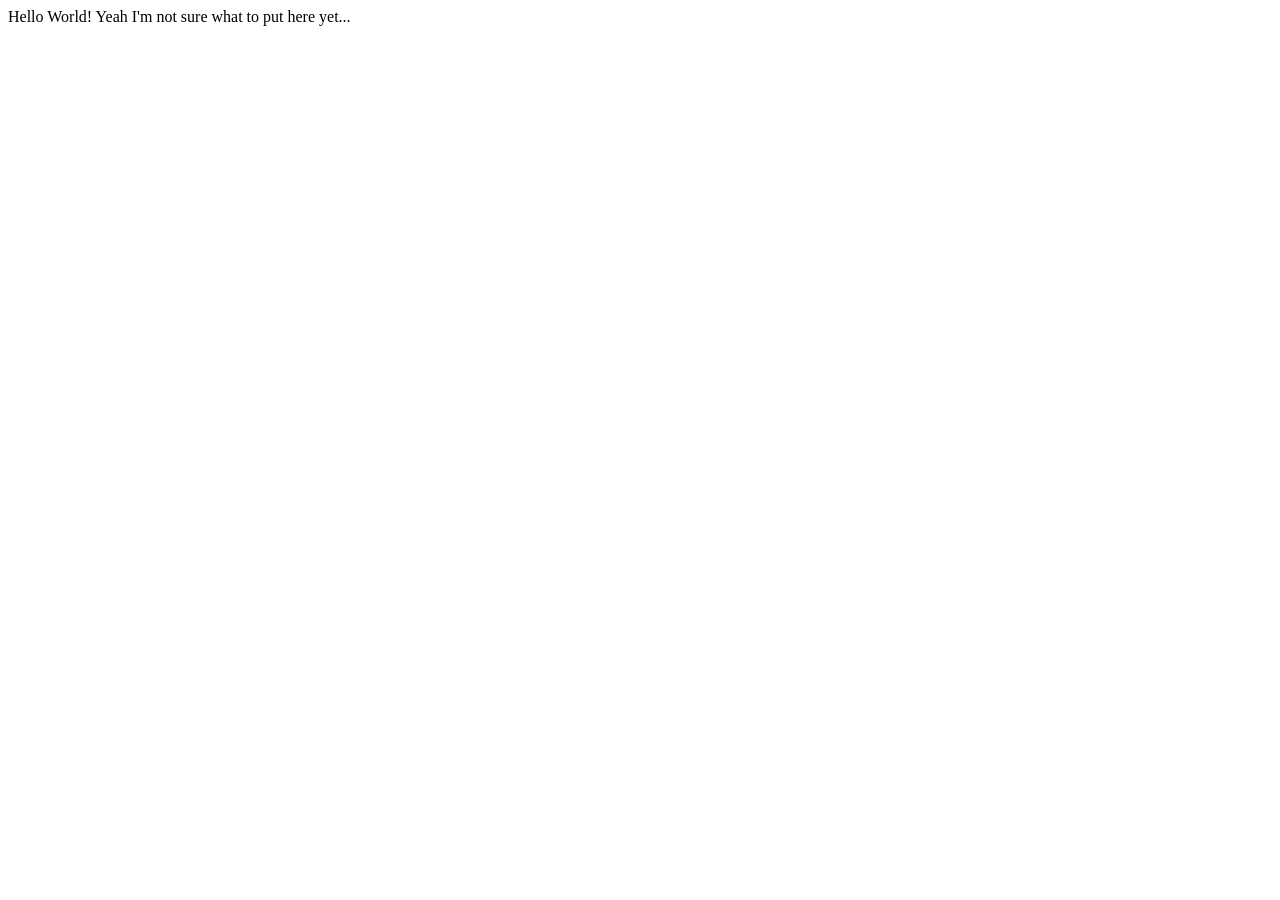
==== index.html @ 2ec55cf7 "Create index.html" ====
<!DOCTYPE html>
<html lang="en">
<head>
  <meta charset="utf-8">
  <meta name="viewport"
     content="width=device-width, initial-scale=1, user-scalable=yes">
 
  <title>Hello World!</title>
</head>
<body>
Hello World! Yeah I'm not sure what to put here yet...
 
</body>
</html>
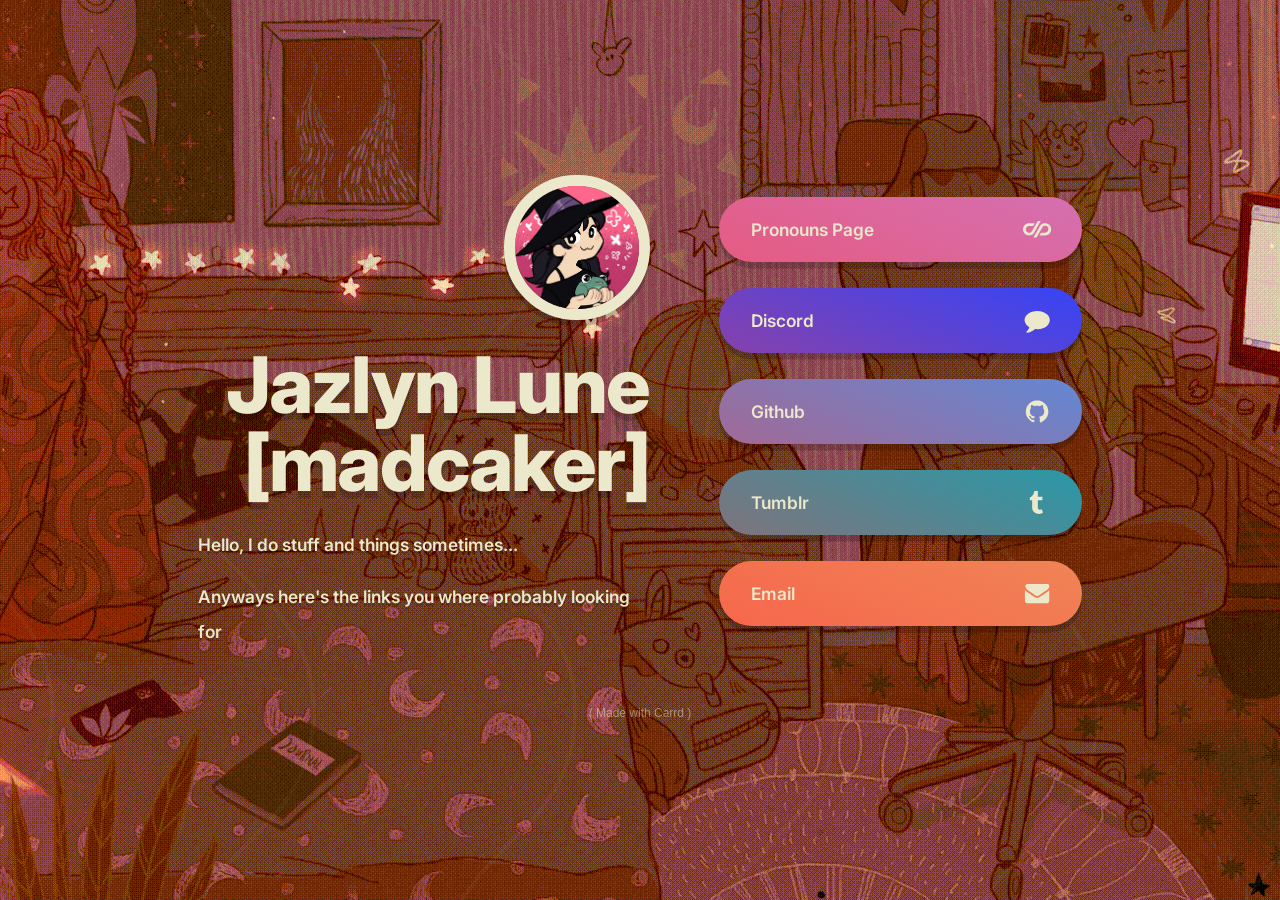
==== commit 2fa877c4: "Literally copied cardd website" ====
--- a/index.html
+++ b/index.html
@@ -1,14 +1,5 @@
-<!DOCTYPE html>
-<html lang="en">
-<head>
-  <meta charset="utf-8">
-  <meta name="viewport"
-     content="width=device-width, initial-scale=1, user-scalable=yes">
- 
-  <title>Hello World!</title>
-</head>
-<body>
-Hello World! Yeah I'm not sure what to put here yet...
- 
-</body>
+<!DOCTYPE HTML><html lang="en">
+<!-- Mirrored from madcaker.carrd.co/ by HTTrack Website Copier/3.x [XR&CO'2014], Fri, 03 Mar 2023 02:53:26 GMT -->
+<head><title>Jazlyn Lune</title><meta charset="utf-8" /><meta name="viewport" content="width=device-width,initial-scale=1" /><meta name="color-scheme" content="light only" /><meta name="description" content="Some bitch idk" /><meta property="og:site_name" content="Jazlyn Lune" /><meta property="og:title" content="Jazlyn Lune" /><meta property="og:type" content="website" /><meta property="og:description" content="Some bitch idk" /><meta property="og:image" content="assets/images/card76d2.jpg?v=fe4a9319" /><meta property="og:image:type" content="image/jpeg" /><meta property="og:image:width" content="1280" /><meta property="og:image:height" content="800" /><meta property="og:url" content="index.html" /><meta property="twitter:card" content="summary_large_image" /><link rel="canonical" href="index.html" /><link href="https://fonts.googleapis.com/css?display=swap&amp;family=Inter:800,800italic,600,600italic" rel="stylesheet" type="text/css" /><style>html,body,div,span,applet,object,iframe,h1,h2,h3,h4,h5,h6,p,blockquote,pre,a,abbr,acronym,address,big,cite,code,del,dfn,em,img,ins,kbd,q,s,samp,small,strike,strong,sub,sup,tt,var,b,u,i,center,dl,dt,dd,ol,ul,li,fieldset,form,label,legend,table,caption,tbody,tfoot,thead,tr,th,td,article,aside,canvas,details,embed,figure,figcaption,footer,header,hgroup,menu,nav,output,ruby,section,summary,time,mark,audio,video{margin:0;padding:0;border:0;font-size:100%;font:inherit;vertical-align:baseline;}article,aside,details,figcaption,figure,footer,header,hgroup,menu,nav,section{display:block;}body{line-height:1;}ol,ul{list-style:none;}blockquote,q{quotes:none;}blockquote:before,blockquote:after,q:before,q:after{content:'';content:none;}table{border-collapse:collapse;border-spacing:0;}body{-webkit-text-size-adjust:none}mark{background-color:transparent;color:inherit}input::-moz-focus-inner{border:0;padding:0}input[type="text"],input[type="email"],select,textarea{-moz-appearance:none;-webkit-appearance:none;-ms-appearance:none;appearance:none}*, *:before, *:after {box-sizing: border-box;}body {line-height: 1.0;min-height: var(--viewport-height);min-width: 320px;overflow-x: hidden;word-wrap: break-word;}body:before {content: '';display: block;background-attachment: scroll;height: var(--background-height);left: 0;pointer-events: none;position: fixed;top: 0;transform: scale(1);width: 100vw;z-index: 0;background-image: url('data:image/svg+xml;charset=utf8,%3Csvg%20xmlns%3D%22http%3A%2F%2Fwww.w3.org%2F2000%2Fsvg%22%20viewBox%3D%220%200%20512%20512%22%20width%3D%22512%22%20height%3D%22512%22%20preserveAspectRatio%3D%22none%22%3E%20%3Cstyle%3E%20path%20%7B%20fill%3A%20none%3B%20stroke-width%3A%204.01px%3B%20stroke%3A%20rgba(237,236,199,0.039)%3B%20vector-effect%3A%20non-scaling-stroke%3B%20%7D%20%3C%2Fstyle%3E%20%3Cpath%20d%3D%22M448%2C512c0-128-128-128-128-256S448%2C128%2C448%2C0%22%20%2F%3E%20%3Cpath%20d%3D%22M192%2C512c0-128-128-128-128-256S192%2C128%2C192%2C0%22%20%2F%3E%3C%2Fsvg%3E'), url('assets/images/bg76d2.gif?v=fe4a9319');background-size: 523px, auto;background-position: center, center;background-repeat: repeat, repeat;background-color: #FFFFFF;}body:after {background-color: #59404B;content: '';display: block;height: 100%;left: 0;opacity: 0;position: fixed;top: 0;transform: scale(1);transition: opacity 1s ease-in-out 0s, visibility 1s 0s;visibility: hidden;width: 100%;z-index: 1;}body.is-loading:after {opacity: 1;visibility: visible;}:root {--background-height: 100vh;--site-language-alignment: left;--site-language-direction: ltr;--site-language-flex-alignment: flex-start;--site-language-indent-left: 1;--site-language-indent-right: 0;--viewport-height: 100vh;}html {font-size: 18pt;}u {text-decoration: underline;}strong {color: inherit;font-weight: bolder;}em {font-style: italic;}code {background-color: rgba(144,144,144,0.25);border-radius: 0.25em;font-family: 'Lucida Console', 'Courier New', monospace;font-size: 0.9em;font-weight: normal;letter-spacing: 0;margin: 0 0.25em;padding: 0.25em 0.5em;text-indent: 0;}mark {background-color: rgba(144,144,144,0.25);}s {text-decoration: line-through;}sub {font-size: smaller;vertical-align: sub;}sup {font-size: smaller;vertical-align: super;}a {color: inherit;text-decoration: underline;transition: color 0.25s ease;}#wrapper {-webkit-overflow-scrolling: touch;align-items: center;display: flex;flex-direction: column;justify-content: center;min-height: var(--viewport-height);overflow: hidden;position: relative;z-index: 2;}#main {--alignment: center;--flex-alignment: center;--indent-left: 1;--indent-right: 1;--border-radius-tl: 0;--border-radius-tr: 0;--border-radius-br: 0;--border-radius-bl: 0;align-items: center;display: flex;flex-grow: 0;flex-shrink: 0;justify-content: center;max-width: 100%;position: relative;text-align: var(--alignment);z-index: 1;transition: opacity 1s ease 0s,transform 1s ease 0s;}#main > .inner {--padding-horizontal: 3rem;--padding-vertical: 3rem;--spacing: 1.5rem;--width: 57rem;border-radius: var(--border-radius-tl) var(--border-radius-tr) var(--border-radius-br) var(--border-radius-bl);max-width: 100%;position: relative;width: var(--width);z-index: 1;padding: var(--padding-vertical) var(--padding-horizontal);}#main > .inner > * {margin-top: var(--spacing);margin-bottom: var(--spacing);}#main > .inner > :first-child {margin-top: 0 !important;}#main > .inner > :last-child {margin-bottom: 0 !important;}#main > .inner > .full {margin-left: calc(var(--padding-horizontal) * -1);max-width: calc(100% + calc(var(--padding-horizontal) * 2) + 0.4725px);width: calc(100% + calc(var(--padding-horizontal) * 2) + 0.4725px);}#main > .inner > .full:first-child {border-top-left-radius: inherit;border-top-right-radius: inherit;margin-top: calc(var(--padding-vertical) * -1) !important;}#main > .inner > .full:last-child {border-bottom-left-radius: inherit;border-bottom-right-radius: inherit;margin-bottom: calc(var(--padding-vertical) * -1) !important;}#main > .inner > .full.screen {border-radius: 0 !important;max-width: 100vw;position: relative;width: 100vw;left: 50%;margin-left: -50vw;right: auto;}body.is-loading #main {opacity: 0;transform: scale(0.97);}body.is-instant #main, body.is-instant #main > .inner > *,body.is-instant #main > .inner > section > * {transition: none !important;}body.is-instant:after {display: none !important;transition: none !important;}.image {display: block;line-height: 0;max-width: 100%;position: relative;}.image .frame {-webkit-backface-visibility: hidden;-webkit-transform: translate3d(0, 0, 0);display: inline-block;max-width: 100%;overflow: hidden;vertical-align: top;width: 100%;}.image .frame img {border-radius: 0 !important;max-width: 100%;vertical-align: top;width: inherit;}.image.full .frame {display: block;}.image.full:first-child .frame {border-top-left-radius: inherit;border-top-right-radius: inherit;}.image.full:last-child .frame {border-bottom-left-radius: inherit;border-bottom-right-radius: inherit;}#image01 .frame {width: 8.375rem;border-radius: 100%;border-color: #EBE8CC;border-style: solid;border-width: 11px;box-shadow: 0rem 0.375rem 0rem 0rem rgba(0,0,0,0.188);transition: none;}#image01 .frame img {transition: none;}h1, h2, h3, p {direction: var(--site-language-direction);position: relative;}h1 span.p, h2 span.p, h3 span.p, p span.p {display: block;position: relative;}h1 span[style], h2 span[style], h3 span[style], p span[style], h1 strong, h2 strong, h3 strong, p strong, h1 a, h2 a, h3 a, p a, h1 code, h2 code, h3 code, p code, h1 mark, h2 mark, h3 mark, p mark {-webkit-text-fill-color: currentcolor;}#text01 {color: #EBE8CC;font-family: 'Inter', sans-serif;letter-spacing: -0.1rem;width: 100%;font-size: 4.5em;line-height: 1;font-weight: 800;text-shadow: 0rem 0.375rem 0rem rgba(0,0,0,0.188);}#text01 a {text-decoration: underline;}#text01 a:hover {text-decoration: none;}#text01 span.p:nth-child(n + 2) {margin-top: 1rem;}#text02 {text-align: left;color: #EBE8CC;font-family: 'Inter', sans-serif;font-size: 1em;line-height: 2;font-weight: 600;text-shadow: 0rem 0.188rem 0rem rgba(0,0,0,0.188);}#text02 a {color: #FFA078;text-decoration: underline;}#text02 a:hover {text-decoration: none;}#text02 span.p:nth-child(n + 2) {margin-top: 1rem;}.buttons {cursor: default;display: flex;justify-content: var(--flex-alignment);letter-spacing: 0;padding: 0;}.buttons li {max-width: 100%;}.buttons li a {align-items: center;justify-content: center;max-width: 100%;text-align: center;text-decoration: none;vertical-align: middle;white-space: nowrap;}#buttons01 {gap: 1.5rem;flex-direction: column;flex-wrap: nowrap;}#buttons01 li a {display: inline-flex;width: 100vw;height: 3.75rem;line-height: 3.75rem;padding: 0 1.875rem;vertical-align: middle;font-family: 'Inter', sans-serif;font-size: 1em;font-weight: 600;border-radius: 2rem;box-shadow: 0rem 0.375rem 0rem 0rem rgba(0,0,0,0.188);flex-direction: row-reverse;justify-content: flex-end;transition: transform 0.25s ease, color 0.25s ease, background-color 0.25s ease, border-color 0.25s ease;}#buttons01 li a svg {display: block;fill: #EBE8CC;flex-grow: 0;flex-shrink: 0;height: 100%;min-width: 16px;width: 1.625em;margin-left: 0.5em;margin-right: calc(-0.125em + 0rem);transition: fill 0.25s ease;}#buttons01 li a .label {direction: var(--site-language-direction);overflow: hidden;text-overflow: ellipsis;flex-grow: 1;flex-shrink: 1;text-align: left;width: 100%;}#buttons01 .button {background-color: #F08456;color: #EBE8CC;background-image: linear-gradient(22deg, rgba(255,61,61,0.412) 0%, rgba(240,132,86,0.008) 100%);background-position: 0% 0%;background-repeat: repeat;background-size: cover;}#buttons01 li a:hover {transform: scale(1.025);}#buttons01 .n01 {background-color: #D470B2;}#buttons01 .n02 {background-color: #3444F7;}#buttons01 .n03 {background-color: #6188D4;}#buttons01 .n04 {background-color: #2799A8;}#buttons01 .n05 {background-color: #F08456;}.container {position: relative;}.container > .wrapper {vertical-align: top;position: relative;max-width: 100%;border-radius: inherit;}.container > .wrapper > .inner {vertical-align: top;position: relative;max-width: 100%;border-radius: inherit;text-align: var(--alignment);}#main .container.full:first-child > .wrapper {border-top-left-radius: inherit;border-top-right-radius: inherit;}#main .container.full:last-child > .wrapper {border-bottom-left-radius: inherit;border-bottom-right-radius: inherit;}#main .container.full:first-child > .wrapper > .inner {border-top-left-radius: inherit;border-top-right-radius: inherit;}#main .container.full:last-child > .wrapper > .inner {border-bottom-left-radius: inherit;border-bottom-right-radius: inherit;}#container01 {--alignment: right;--flex-alignment: flex-end;--indent-left: 0;--indent-right: 1;display: flex;width: 100%;align-items: center;justify-content: center;background-color: transparent;}#container01 > .wrapper > .inner {--gutters: 4rem;--padding-horizontal: 0rem;--padding-vertical: 0rem;padding: var(--padding-vertical) var(--padding-horizontal);}#container01 > .wrapper {max-width: var(--width);width: 100%;}#container01.default > .wrapper > .inner > * {margin-bottom: var(--spacing);margin-top: var(--spacing);}#container01.default > .wrapper > .inner > *:first-child {margin-top: 0 !important;}#container01.default > .wrapper > .inner > *:last-child {margin-bottom: 0 !important;}#container01.columns > .wrapper > .inner {flex-wrap: wrap;display: flex;align-items: center;}#container01.columns > .wrapper > .inner > * {flex-grow: 0;flex-shrink: 0;max-width: 100%;text-align: var(--alignment);padding: 0 0 0 var(--gutters);}#container01.columns > .wrapper > .inner > * > * {margin-bottom: var(--spacing);margin-top: var(--spacing);}#container01.columns > .wrapper > .inner > * > *:first-child {margin-top: 0 !important;}#container01.columns > .wrapper > .inner > * > *:last-child {margin-bottom: 0 !important;}#container01.columns > .wrapper > .inner > *:first-child {margin-left: calc(var(--gutters) * -1);}#container01.default > .wrapper > .inner > .full {margin-left: calc(var(--padding-horizontal) * -1);max-width: none !important;width: calc(100% + (var(--padding-horizontal) * 2) + 0.4725px);}#container01.default > .wrapper > .inner > .full:first-child {margin-top: calc(var(--padding-vertical) * -1) !important;border-top-left-radius: inherit;border-top-right-radius: inherit;}#container01.default > .wrapper > .inner > .full:last-child {margin-bottom: calc(var(--padding-vertical) * -1) !important;border-bottom-left-radius: inherit;border-bottom-right-radius: inherit;}#container01.columns > .wrapper > .inner > div > .full {margin-left: calc(var(--gutters) * -0.5);max-width: none !important;width: calc(100% + var(--gutters) + 0.4725px);}#container01.columns > .wrapper > .inner > div:first-child > .full {margin-left: calc(var(--padding-horizontal) * -1);width: calc(100% + var(--padding-horizontal) + calc(var(--gutters) * 0.5) + 0.4725px);}#container01.columns > .wrapper > .inner > div:last-child > .full {width: calc(100% + var(--padding-horizontal) + calc(var(--gutters) * 0.5) + 0.4725px);}#container01.columns > .wrapper > .inner > div > .full:first-child {margin-top: calc(var(--padding-vertical) * -1) !important;}#container01.columns > .wrapper > .inner > div > .full:last-child {margin-bottom: calc(var(--padding-vertical) * -1) !important;}#container01.columns > .wrapper > .inner > .full {align-self: stretch;}#container01.columns > .wrapper > .inner > .full:first-child {border-bottom-left-radius: inherit;border-top-left-radius: inherit;}#container01.columns > .wrapper > .inner > .full:last-child {border-bottom-right-radius: inherit;border-top-right-radius: inherit;}#container01.columns > .wrapper > .inner > .full > .full:first-child:last-child {border-radius: inherit;height: calc(100% + (var(--padding-vertical) * 2));}#container01.columns > .wrapper > .inner > .full > .full:first-child:last-child > * {border-radius: inherit;height: 100%;position: absolute;width: 100%;}#container01 > .wrapper > .inner > :nth-child(1) {width: calc(55% + (var(--gutters) / 2));}#container01 > .wrapper > .inner > :nth-child(2) {width: calc(45% + (var(--gutters) / 2));}.icc-credits {display: block;opacity: 1 !important;position: relative;transition-delay: 0s !important;}.icc-credits span {border-radius: 24px;cursor: pointer;display: inline-block;font-family: Arial, sans-serif;font-size: 12px;letter-spacing: 0;line-height: 1;position: relative;text-decoration: none;width: auto;}.icc-credits span a {display: inline-block;padding: 0.5em 0.375em;position: relative;text-decoration: none;transition: color 0.25s ease, transform 0.25s ease;z-index: 1;}.icc-credits span a:before {content: '( ';opacity: 1;transition: opacity 0.25s ease;}.icc-credits span a:after {content: ' )';opacity: 1;transition: opacity 0.25s ease;}.icc-credits span::after {background-image: linear-gradient(30deg, #A464A1 15%, #3B5DAD 85%);border-radius: inherit;box-shadow: 0 0.25em 1.25em 0 rgba(0,0,0,0.25);content: '';display: block;height: calc(100% + 2px);left: -1px;opacity: 0;pointer-events: none;position: absolute;top: -1px;transition: opacity 0.25s ease, box-shadow 0.25s ease, transform 0.25s ease;width: calc(100% + 2px);}.icc-credits span:hover {text-transform: none !important;}.icc-credits span:hover a {color: #ffffff !important;transform: scale(1.1) translateY(-0.05rem);}.icc-credits span:hover a:before {opacity: 0;}.icc-credits span:hover a:after {opacity: 0;}.icc-credits span:hover::after {opacity: 1;transform: scale(1.1) translateY(-0.05rem);}#credits span {color: rgba(235,232,204,0.498);margin-top: 1.5rem !important;}@media (max-width: 1920px) {}@media (max-width: 1680px) {html {font-size: 13pt;}}@media (max-width: 1280px) {html {font-size: 13pt;}}@media (max-width: 1024px) {}@media (max-width: 980px) {html {font-size: 11pt;}}@media (max-width: 736px) {html {font-size: 12pt;}#main > .inner {--padding-horizontal: 2rem;--padding-vertical: 3rem;--spacing: 1.5rem;}#image01 .frame {width: 8.375rem;}#text01 {letter-spacing: -0.0875rem;width: 100%;font-size: 2.5em;line-height: 1.25;}#text02 {letter-spacing: 0rem;width: 100%;font-size: 1em;line-height: 2;}#buttons01 {gap: 1.5rem;}#buttons01 li a {letter-spacing: 0rem;font-size: 1em;}#buttons01 li a svg {width: 1.625em;}#container01 {--alignment: center;--flex-alignment: center;--indent-left: 1;--indent-right: 1;}#container01 > .wrapper > .inner {--gutters: 2rem;--padding-horizontal: 0rem;--padding-vertical: 0rem;}#container01.columns > .wrapper > .inner {flex-direction: column !important;flex-wrap: nowrap !important;}#container01.columns > .wrapper > .inner > span {height: 0;margin-top: calc(var(--gutters) * -1);pointer-events: none;visibility: hidden;}#container01.columns > .wrapper > .inner > *:first-child {margin-left: 0 !important;padding-top: 0 !important;}#container01.columns > .wrapper > .inner > * {padding: calc(var(--gutters) * 0.5) 0 !important;}#container01.columns > .wrapper > .inner > *:last-child {padding-bottom: 0 !important;}#container01.columns > .wrapper > .inner > div > .full {margin-left: calc(var(--padding-horizontal) * -1);width: calc(100% + (var(--padding-horizontal) * 2) + 0.4725px);}#container01.columns > .wrapper > .inner > div:first-of-type > .full {margin-left: calc(var(--padding-horizontal) * -1);width: calc(100% + (var(--padding-horizontal) * 2) + 0.4725px);}#container01.columns > .wrapper > .inner > div:last-of-type > .full {margin-left: calc(var(--padding-horizontal) * -1);width: calc(100% + (var(--padding-horizontal) * 2) + 0.4725px);}#container01.columns > .wrapper > .inner > div > .full:first-child {margin-top: calc(var(--gutters) * -0.5) !important;}#container01.columns > .wrapper > .inner > div > .full:last-child {margin-bottom: calc(var(--gutters) * -0.5) !important;}#container01.columns > .wrapper > .inner > div:first-of-type > .full:first-child {margin-top: calc(var(--padding-vertical) * -1) !important;}#container01.columns > .wrapper > .inner > div:last-of-type > .full:last-child {margin-bottom: calc(var(--padding-vertical) * -1) !important;}#container01.columns > .wrapper > .inner > div:first-of-type, #container01.columns > .wrapper > .inner > div:first-of-type > .full:first-child {border-top-left-radius: inherit;border-top-right-radius: inherit;}#container01.columns > .wrapper > .inner > div:last-of-type, #container01.columns > .wrapper > .inner > div:last-of-type > .full:last-child {border-bottom-left-radius: inherit;border-bottom-right-radius: inherit;}#container01.columns > .wrapper > .inner > div:first-of-type, #container01.columns > .wrapper > .inner > div:first-of-type > .full:last-child {border-bottom-left-radius: 0 !important;}#container01.columns > .wrapper > .inner > div:last-of-type, #container01.columns > .wrapper > .inner > div:last-of-type > .full:first-child {border-top-right-radius: 0 !important;}#container01.columns > .wrapper > .inner > .full > .full:first-child:last-child {height: auto;}#container01.columns > .wrapper > .inner > .full > .full:first-child:last-child > * {height: auto;position: relative;width: auto;}#container01 > .wrapper > .inner > :nth-child(1) {--alignment: center;--flex-alignment: center;--indent-left: 1;--indent-right: 1;min-height: 100% !important;width: 100% !important;}#container01 > .wrapper > .inner > :nth-child(2) {--alignment: center;--flex-alignment: center;--indent-left: 1;--indent-right: 1;min-height: 100% !important;width: 100% !important;}}@media (max-width: 480px) {#main > .inner {--spacing: 1.3125rem;}#buttons01 li a {max-width: 100%;width: 100%;}}@media (max-width: 360px) {#main > .inner {--padding-horizontal: 1.5rem;--padding-vertical: 2.25rem;--spacing: 1.125rem;}#text01 {font-size: 2.5em;}#text02 {font-size: 1em;}#buttons01 {gap: 1.125rem;}#container01 > .wrapper > .inner {--gutters: 2rem;--padding-horizontal: 0rem;--padding-vertical: 0rem;}}</style><noscript><style>body {overflow: auto !important;}body:after {display: none !important;}#main > .inner {opacity: 1.0 !important;}#main {opacity: 1.0 !important;transform: none !important;transition: none !important;filter: none !important;}</style></noscript></head><body class="is-loading"><svg xmlns="http://www.w3.org/2000/svg" version="1.1" xmlns:xlink="http://www.w3.org/1999/xlink" viewBox="0 0 40 40" display="none" width="0" height="0"><symbol id="icon-7b8b203a175397e05376f74d544a45d4" viewBox="0 0 40 40"><path d="M25,8.3C25.1,8.1,25,8,24.8,8l-3.4,0c-0.2,0-0.4,0.1-0.5,0.3l-8.4,14.2c-1.2,1.9-2.8,2.4-4.4,2.2C5.4,24.3,4,22.3,4,19.7 c0-2.6,2.2-4.8,4.8-4.8h5.3c0.2,0,0.4-0.1,0.5-0.3l1.9-3.3c0.1-0.2,0-0.3-0.2-0.3H8.8C3.9,11,0,14.9,0,19.7c0,2.3,0.9,4.8,2.6,6.5 c1.6,1.6,3.8,2.2,6.1,2.3c1.3,0,4.9,0,6.6-3C17.2,22.1,25,8.3,25,8.3L25,8.3z M37.4,13.3c-1.6-1.6-3.8-2.2-6.1-2.3 c-1.3,0-4.9,0-6.6,3C22.8,17.4,15,31.2,15,31.2c-0.1,0.2,0,0.3,0.2,0.3l3.4,0c0.2,0,0.4-0.1,0.5-0.3L27.5,17 c1.2-1.9,2.8-2.4,4.4-2.2c2.7,0.3,4.1,2.3,4.1,4.9c0,2.6-2.2,4.8-4.8,4.8h-5.3c-0.2,0-0.4,0.1-0.5,0.3l-1.9,3.3 c-0.1,0.2,0,0.3,0.2,0.3h7.6c4.8,0,8.8-3.9,8.8-8.8C40,17.4,39.1,14.9,37.4,13.3L37.4,13.3z"/></symbol><symbol id="icon-021973a1bb185878b41e1ef48ed6bbaa" viewBox="0 0 40 40"><path d="M35.7,13c-1.6-2-3.8-3.5-6.5-4.7c-2.8-1.1-5.8-1.7-9-1.7c-2.4,0-4.8,0.3-7,1C10.9,8.2,9,9.2,7.4,10.3 c-1.6,1.2-2.9,2.5-3.8,4.1c-1,1.6-1.4,3.3-1.4,5c0,2,0.6,3.9,1.8,5.7c1.2,1.8,2.9,3.2,5,4.4c-0.1,0.5-0.3,1-0.5,1.5 c-0.2,0.5-0.4,0.9-0.5,1.2c-0.2,0.3-0.4,0.7-0.7,1c-0.3,0.4-0.5,0.6-0.6,0.8c-0.1,0.2-0.4,0.4-0.7,0.8c-0.3,0.4-0.5,0.6-0.6,0.7 c0,0-0.1,0.1-0.2,0.2C5,35.8,5,35.8,5,35.8L4.8,36c-0.1,0.1-0.1,0.2-0.1,0.2c0,0,0,0.1,0,0.2c0,0.1,0,0.2,0,0.2v0 c0.1,0.2,0.2,0.4,0.4,0.6c0.2,0.1,0.4,0.2,0.6,0.2C6.6,37.3,7.3,37.2,8,37c3.5-0.9,6.6-2.5,9.2-4.9c1,0.1,2,0.2,2.9,0.2 c3.3,0,6.3-0.6,9-1.7c2.8-1.1,4.9-2.7,6.5-4.7c1.6-2,2.4-4.1,2.4-6.5C38.1,17.1,37.3,14.9,35.7,13z" /></symbol><symbol id="icon-8c4b37645de3c276d895d87df51ba614" viewBox="0 0 40 40"><path d="M36,20.3c0,3.5-1,6.6-3.1,9.4c-2,2.8-4.7,4.7-7.9,5.8c-0.4,0.1-0.6,0-0.8-0.1c-0.2-0.2-0.3-0.4-0.3-0.6v-4.4 c0-1.3-0.4-2.3-1.1-3c0.8-0.1,1.5-0.2,2.1-0.4c0.6-0.2,1.3-0.4,2-0.8c0.7-0.4,1.2-0.8,1.7-1.4c0.5-0.5,0.8-1.3,1.1-2.2 s0.4-2,0.4-3.1c0-1.7-0.5-3.1-1.6-4.3c0.5-1.3,0.5-2.7-0.2-4.2c-0.4-0.1-1,0-1.7,0.2c-0.7,0.3-1.4,0.6-1.9,0.9L24,12.5 c-1.3-0.4-2.6-0.5-4-0.5s-2.7,0.2-4,0.5c-0.2-0.2-0.5-0.3-0.9-0.6c-0.4-0.2-0.9-0.5-1.7-0.8c-0.8-0.3-1.4-0.4-1.8-0.3 c-0.6,1.6-0.7,3-0.1,4.2c-1.1,1.2-1.6,2.6-1.6,4.3c0,1.2,0.1,2.2,0.4,3.1s0.6,1.6,1.1,2.2s1,1,1.7,1.4c0.7,0.4,1.3,0.6,2,0.8 c0.6,0.2,1.3,0.3,2.1,0.4c-0.6,0.5-0.9,1.2-1,2.1c-0.3,0.1-0.6,0.2-0.9,0.3c-0.3,0.1-0.7,0.1-1.2,0.1c-0.5,0-0.9-0.1-1.4-0.4 c-0.5-0.3-0.8-0.7-1.2-1.3c-0.3-0.4-0.6-0.8-1-1.1c-0.4-0.3-0.8-0.4-1-0.5L9,26.5c-0.3,0-0.5,0-0.6,0.1c-0.1,0.1-0.1,0.1-0.1,0.2 c0,0.1,0.1,0.2,0.2,0.3c0.1,0.1,0.2,0.2,0.3,0.2l0.1,0.1c0.3,0.1,0.6,0.4,0.9,0.8s0.5,0.7,0.7,1.1l0.2,0.5c0.2,0.5,0.5,1,0.9,1.3 c0.4,0.3,0.9,0.5,1.4,0.6c0.5,0.1,1,0.1,1.4,0.1c0.5,0,0.9,0,1.2-0.1l0.5-0.1c0,0.5,0,1.1,0,1.9c0,0.7,0,1.1,0,1.1 c0,0.2-0.1,0.5-0.3,0.6c-0.2,0.2-0.5,0.2-0.8,0.1c-3.2-1.1-5.8-3-7.9-5.8S4,23.8,4,20.3c0-2.9,0.7-5.6,2.1-8S9.5,7.8,12,6.4 s5.1-2.1,8-2.1s5.6,0.7,8,2.1s4.4,3.4,5.8,5.8S36,17.4,36,20.3L36,20.3z"/></symbol><symbol id="icon-c1d8f15855a0b42b59eb995995e64fcd" viewBox="0 0 40 40"><path d="M26.8,29.7l1.6,4.6c-0.3,0.5-1,0.9-2.2,1.3s-2.3,0.6-3.4,0.6c-1.4,0-2.6-0.1-3.7-0.5s-2.1-0.8-2.8-1.4 c-0.7-0.6-1.3-1.3-1.9-2.1c-0.5-0.8-0.9-1.6-1.1-2.3c-0.2-0.8-0.3-1.5-0.3-2.3V16.9H9.7v-4.2c0.9-0.3,1.8-0.8,2.5-1.4 s1.3-1.1,1.8-1.8s0.8-1.3,1.1-2c0.3-0.7,0.5-1.4,0.7-1.9S16,4.6,16.1,4c0-0.1,0-0.1,0.1-0.2s0.1-0.1,0.1-0.1h4.8V12h6.5v4.9h-6.5V27 c0,0.4,0,0.8,0.1,1.1c0.1,0.3,0.2,0.7,0.4,1s0.5,0.6,1,0.8c0.4,0.2,1,0.3,1.6,0.3C25.2,30.2,26.1,30,26.8,29.7L26.8,29.7z"/></symbol><symbol id="icon-c3c8e1063e3b7f84f6b54712741de139" viewBox="0 0 40 40"><path d="M37.3,15.3v15.3c0,0.8-0.3,1.6-0.9,2.2c-0.6,0.6-1.4,0.9-2.2,0.9H5.8c-0.8,0-1.6-0.3-2.2-0.9s-0.9-1.4-0.9-2.2V15.3 c0.5,0.6,1.2,1.1,2,1.7c4.7,3.1,7.9,5.4,9.6,6.7c0.7,0.5,1.4,0.9,1.8,1.2c0.4,0.3,1,0.6,1.9,0.9c0.7,0.3,1.5,0.5,2.1,0.5l0,0 c0.6,0,1.4-0.2,2.1-0.5c0.7-0.3,1.4-0.6,1.9-0.9c0.4-0.3,1-0.7,1.8-1.2c2.2-1.6,5.4-3.8,9.6-6.7C36.1,16.5,36.7,15.9,37.3,15.3 L37.3,15.3z M37.3,9.6c0,1-0.3,2-0.9,2.9c-0.6,0.9-1.5,1.8-2.4,2.4c-4.9,3.3-7.9,5.4-9,6.2c-0.1,0.1-0.4,0.3-0.8,0.6 c-0.4,0.3-0.7,0.5-1,0.7c-0.3,0.2-0.6,0.4-1,0.6c-0.4,0.2-0.7,0.4-1.1,0.5c-0.4,0.1-0.6,0.2-0.9,0.2l0,0c-0.3,0-0.6-0.1-0.9-0.2 c-0.3-0.1-0.7-0.3-1.1-0.5c-0.4-0.2-0.7-0.4-1-0.6c-0.3-0.2-0.6-0.4-1-0.7c-0.4-0.3-0.7-0.5-0.8-0.6c-1.1-0.8-2.8-2-5.1-3.5 c-2.3-1.6-3.3-2.4-3.7-2.7c-0.8-0.5-1.6-1.2-2.3-2.2s-1-1.9-1-2.6c0-1,0.3-1.9,0.8-2.5c0.5-0.6,1.2-1,2.3-1h28.4 c0.8,0,1.6,0.3,2.2,0.9C37.1,8.1,37.3,8.8,37.3,9.6L37.3,9.6z"/></symbol></svg><div id="wrapper"><div id="main"><div class="inner"><div id="container01" class="container columns"><div class="wrapper"><div class="inner"><div><div id="image01" class="image"><span class="frame"><img src="assets/images/image0176d2.png?v=fe4a9319" alt="Picrew profile picture" /></span></div><h1 id="text01">Jazlyn Lune [madcaker]</h1><p id="text02"><span class="p">Hello, I do stuff and things sometimes...</span><span class="p">Anyways here&#039;s the links you where probably looking for</span></p></div><div><ul id="buttons01" class="buttons"><li><a href="https://pronouns.madcaker.dev/" class="button n01"><svg><use xlink:href="#icon-7b8b203a175397e05376f74d544a45d4"></use></svg><span class="label">Pronouns Page</span></a></li><li><a href="https://discordapp.com/users/500959414417752090" class="button n02"><svg><use xlink:href="#icon-021973a1bb185878b41e1ef48ed6bbaa"></use></svg><span class="label">Discord</span></a></li><li><a href="https://github.com/madcaker" class="button n03"><svg><use xlink:href="#icon-8c4b37645de3c276d895d87df51ba614"></use></svg><span class="label">Github</span></a></li><li><a href="https://www.tumblr.com/blog/madcaker" class="button n04"><svg><use xlink:href="#icon-c1d8f15855a0b42b59eb995995e64fcd"></use></svg><span class="label">Tumblr</span></a></li><li><a href="mailto:jazlyn@madcaker.dev" class="button n05"><svg><use xlink:href="#icon-c3c8e1063e3b7f84f6b54712741de139"></use></svg><span class="label">Email</span></a></li></ul></div></div></div></div><div id="credits" class="icc-credits"><span><a href="https://carrd.co/build?ref=auto">Made with Carrd</a></span></div></div></div></div><script data-cfasync="false" src="cdn-cgi/scripts/5c5dd728/cloudflare-static/email-decode.min.js"></script><script>(function() {var on = addEventListener,$ = function(q) { return document.querySelector(q) },$$ = function(q) { return document.querySelectorAll(q) },$body = document.body,$inner = $('.inner'),client = (function() {var o = {browser: 'other',browserVersion: 0,os: 'other',osVersion: 0,mobile: false,canUse: null,flags: {lsdUnits: false,},},ua = navigator.userAgent,a, i;a = [['firefox', /Firefox\/([0-9\.]+)/],['edge', /Edge\/([0-9\.]+)/],['safari', /Version\/([0-9\.]+).+Safari/],['chrome', /Chrome\/([0-9\.]+)/],['chrome', /CriOS\/([0-9\.]+)/],['ie', /Trident\/.+rv:([0-9]+)/]];for (i=0; i < a.length; i++) {if (ua.match(a[i][1])) {o.browser = a[i][0];o.browserVersion = parseFloat(RegExp.$1);break;}}a = [['ios', /([0-9_]+) like Mac OS X/, function(v) { return v.replace('_', '.').replace('_', ''); }],['ios', /CPU like Mac OS X/, function(v) { return 0 }],['ios', /iPad; CPU/, function(v) { return 0 }],['android', /Android ([0-9\.]+)/, null],['mac', /Macintosh.+Mac OS X ([0-9_]+)/, function(v) { return v.replace('_', '.').replace('_', ''); }],['windows', /Windows NT ([0-9\.]+)/, null],['undefined', /Undefined/, null],];for (i=0; i < a.length; i++) {if (ua.match(a[i][1])) {o.os = a[i][0];o.osVersion = parseFloat( a[i][2] ? (a[i][2])(RegExp.$1) : RegExp.$1 );break;}}if (o.os == 'mac'&& ('ontouchstart' in window)&& ((screen.width == 1024 && screen.height == 1366)|| (screen.width == 834 && screen.height == 1112)|| (screen.width == 810 && screen.height == 1080)|| (screen.width == 768 && screen.height == 1024)))o.os = 'ios';o.mobile = (o.os == 'android' || o.os == 'ios');var _canUse = document.createElement('div');o.canUse = function(property, value) {var style;style = _canUse.style;if (!(property in style))return false;if (typeof value !== 'undefined') {style[property] = value;if (style[property] == '')return false;}return true;};o.flags.lsdUnits = o.canUse('width', '100dvw');return o;}()),trigger = function(t) {dispatchEvent(new Event(t));},cssRules = function(selectorText) {var ss = document.styleSheets,a = [],f = function(s) {var r = s.cssRules,i;for (i=0; i < r.length; i++) {if (r[i] instanceof CSSMediaRule && matchMedia(r[i].conditionText).matches)(f)(r[i]); else if (r[i] instanceof CSSStyleRule && r[i].selectorText == selectorText)a.push(r[i]);}},x, i;for (i=0; i < ss.length; i++)f(ss[i]);return a;},thisHash = function() {var h = location.hash ? location.hash.substring(1) : null,a;if (!h)return null;if (h.match(/\?/)) {a = h.split('?');h = a[0];history.replaceState(undefined, undefined, '#' + h);window.location.search = a[1];}if (h.length > 0&& !h.match(/^[a-zA-Z]/))h = 'x' + h;if (typeof h == 'string')h = h.toLowerCase();return h;},scrollToElement = function(e, style, duration) {var y, cy, dy,start, easing, offset, f;if (!e)y = 0; else {offset = (e.dataset.scrollOffset ? parseInt(e.dataset.scrollOffset) : 0) * parseFloat(getComputedStyle(document.documentElement).fontSize);switch (e.dataset.scrollBehavior ? e.dataset.scrollBehavior : 'default') {case 'default':default:y = e.offsetTop + offset;break;case 'center':if (e.offsetHeight < window.innerHeight)y = e.offsetTop - ((window.innerHeight - e.offsetHeight) / 2) + offset; else y = e.offsetTop - offset;break;case 'previous':if (e.previousElementSibling)y = e.previousElementSibling.offsetTop + e.previousElementSibling.offsetHeight + offset; else y = e.offsetTop + offset;break;}}if (!style)style = 'smooth';if (!duration)duration = 750;if (style == 'instant') {window.scrollTo(0, y);return;}start = Date.now();cy = window.scrollY;dy = y - cy;switch (style) {case 'linear':easing = function (t) { return t };break;case 'smooth':easing = function (t) { return t<.5 ? 4*t*t*t : (t-1)*(2*t-2)*(2*t-2)+1 };break;}f = function() {var t = Date.now() - start;if (t >= duration)window.scroll(0, y); else {window.scroll(0, cy + (dy * easing(t / duration)));requestAnimationFrame(f);}};f();},scrollToTop = function() {scrollToElement(null);},loadElements = function(parent) {var a, e, x, i;a = parent.querySelectorAll('iframe[data-src]:not([data-src=""])');for (i=0; i < a.length; i++) {a[i].contentWindow.location.replace(a[i].dataset.src);a[i].dataset.initialSrc = a[i].dataset.src;a[i].dataset.src = '';}a = parent.querySelectorAll('video[autoplay]');for (i=0; i < a.length; i++) {if (a[i].paused)a[i].play();}e = parent.querySelector('[data-autofocus="1"]');x = e ? e.tagName : null;switch (x) {case 'FORM':e = e.querySelector('.field input, .field select, .field textarea');if (e)e.focus();break;default:break;}},unloadElements = function(parent) {var a, e, x, i;a = parent.querySelectorAll('iframe[data-src=""]');for (i=0; i < a.length; i++) {if (a[i].dataset.srcUnload === '0')continue;if ('initialSrc' in a[i].dataset)a[i].dataset.src = a[i].dataset.initialSrc; else a[i].dataset.src = a[i].src;a[i].contentWindow.location.replace('about:blank');}a = parent.querySelectorAll('video');for (i=0; i < a.length; i++) {if (!a[i].paused)a[i].pause();}e = $(':focus');if (e)e.blur();};window._scrollToTop = scrollToTop;var thisURL = function() {return window.location.href.replace(window.location.search, '').replace(/#$/, '');};var getVar = function(name) {var a = window.location.search.substring(1).split('&'),b, k;for (k in a) {b = a[k].split('=');if (b[0] == name)return b[1];}return null;};var errors = {handle: function(handler) {window.onerror = function(message, url, line, column, error) {(handler)(error.message);return true;};},unhandle: function() {window.onerror = null;}};on('load', function() {setTimeout(function() {$body.classList.remove('is-loading');$body.classList.add('is-playing');setTimeout(function() {$body.classList.remove('is-playing');$body.classList.add('is-ready');}, 1000);}, 100);});loadElements(document.body);var style, sheet, rule;style = document.createElement('style');style.appendChild(document.createTextNode(''));document.head.appendChild(style);sheet = style.sheet;if (client.mobile) {(function() {if (client.flags.lsdUnits) {document.documentElement.style.setProperty('--viewport-height', '100svh');document.documentElement.style.setProperty('--background-height', '100dvh');} else {var f = function() {document.documentElement.style.setProperty('--viewport-height', window.innerHeight + 'px');document.documentElement.style.setProperty('--background-height', (window.innerHeight + 250) + 'px');};on('load', f);on('orientationchange', function() {setTimeout(function() {(f)();}, 100);});}})();}if (client.os == 'android') {(function() {sheet.insertRule('body::after { }', 0);rule = sheet.cssRules[0];var f = function() {rule.style.cssText = 'height: ' + (Math.max(screen.width, screen.height)) + 'px';};on('load', f);on('orientationchange', f);on('touchmove', f);})();$body.classList.add('is-touch');} else if (client.os == 'ios') {if (client.osVersion <= 11)(function() {sheet.insertRule('body::after { }', 0);rule = sheet.cssRules[0];rule.style.cssText = '-webkit-transform: scale(1.0)';})();if (client.osVersion <= 11)(function() {sheet.insertRule('body.ios-focus-fix::before { }', 0);rule = sheet.cssRules[0];rule.style.cssText = 'height: calc(100% + 60px)';on('focus', function(event) {$body.classList.add('ios-focus-fix');}, true);on('blur', function(event) {$body.classList.remove('ios-focus-fix');}, true);})();$body.classList.add('is-touch');}var scrollEvents = {items: [],add: function(o) {this.items.push({element: o.element,triggerElement: (('triggerElement' in o && o.triggerElement) ? o.triggerElement : o.element),enter: ('enter' in o ? o.enter : null),leave: ('leave' in o ? o.leave : null),mode: ('mode' in o ? o.mode : 3),offset: ('offset' in o ? o.offset : 0),initialState: ('initialState' in o ? o.initialState : null),state: false,});},handler: function() {var height, top, bottom, scrollPad;if (client.os == 'ios') {height = document.documentElement.clientHeight;top = document.body.scrollTop + window.scrollY;bottom = top + height;scrollPad = 125;} else {height = document.documentElement.clientHeight;top = document.documentElement.scrollTop;bottom = top + height;scrollPad = 0;}scrollEvents.items.forEach(function(item) {var bcr, elementTop, elementBottom, state, a, b;if (!item.enter&& !item.leave)return true;if (!item.triggerElement)return true;if (item.triggerElement.offsetParent === null) {if (item.state == true&& item.leave) {item.state = false;(item.leave).apply(item.element);if (!item.enter)item.leave = null;}return true;}bcr = item.triggerElement.getBoundingClientRect();elementTop = top + Math.floor(bcr.top);elementBottom = elementTop + bcr.height;if (item.initialState !== null) {state = item.initialState;item.initialState = null;} else {switch (item.mode) {case 1:default:state = (bottom > (elementTop - item.offset) && top < (elementBottom + item.offset));break;case 2:a = (top + (height * 0.5));state = (a > (elementTop - item.offset) && a < (elementBottom + item.offset));break;case 3:a = top + (height * 0.25);if (a - (height * 0.375) <= 0)a = 0;b = top + (height * 0.75);if (b + (height * 0.375) >= document.body.scrollHeight - scrollPad)b = document.body.scrollHeight + scrollPad;state = (b > (elementTop - item.offset) && a < (elementBottom + item.offset));break;}}if (state != item.state) {item.state = state;if (item.state) {if (item.enter) {(item.enter).apply(item.element);if (!item.leave)item.enter = null;}} else {if (item.leave) {(item.leave).apply(item.element);if (!item.enter)item.leave = null;}}}});},init: function() {on('load', this.handler);on('resize', this.handler);on('scroll', this.handler);(this.handler)();}};scrollEvents.init();var onvisible = {effects: {'blur-in': {transition: function (speed, delay) {return 'opacity ' + speed + 's ease' + (delay ? ' ' + delay + 's' : '') + ', ' +'filter ' + speed + 's ease' + (delay ? ' ' + delay + 's' : '');},rewind: function(intensity) {this.style.opacity = 0;this.style.filter = 'blur(' + (0.25 * intensity) + 'rem)';},play: function() {this.style.opacity = 1;this.style.filter = 'none';},},'zoom-in': {transition: function (speed, delay) {return 'opacity ' + speed + 's ease' + (delay ? ' ' + delay + 's' : '') + ', ' +'transform ' + speed + 's ease' + (delay ? ' ' + delay + 's' : '');},rewind: function(intensity, alt) {this.style.opacity = 0;this.style.transform = 'scale(' + (1 - ((alt ? 0.25 : 0.05) * intensity)) + ')';},play: function() {this.style.opacity = 1;this.style.transform = 'none';},},'zoom-out': {transition: function (speed, delay) {return 'opacity ' + speed + 's ease' + (delay ? ' ' + delay + 's' : '') + ', ' +'transform ' + speed + 's ease' + (delay ? ' ' + delay + 's' : '');},rewind: function(intensity, alt) {this.style.opacity = 0;this.style.transform = 'scale(' + (1 + ((alt ? 0.25 : 0.05) * intensity)) + ')';},play: function() {this.style.opacity = 1;this.style.transform = 'none';},},'slide-left': {transition: function (speed, delay) {return 'transform ' + speed + 's ease' + (delay ? ' ' + delay + 's' : '');},rewind: function() {this.style.transform = 'translateX(100vw)';},play: function() {this.style.transform = 'none';},},'slide-right': {transition: function (speed, delay) {return 'transform ' + speed + 's ease' + (delay ? ' ' + delay + 's' : '');},rewind: function() {this.style.transform = 'translateX(-100vw)';},play: function() {this.style.transform = 'none';},},'flip-forward': {transition: function (speed, delay) {return 'opacity ' + speed + 's ease' + (delay ? ' ' + delay + 's' : '') + ', ' +'transform ' + speed + 's ease' + (delay ? ' ' + delay + 's' : '');},rewind: function(intensity, alt) {this.style.opacity = 0;this.style.transformOrigin = '50% 50%';this.style.transform = 'perspective(1000px) rotateX(' + ((alt ? 45 : 15) * intensity) + 'deg)';},play: function() {this.style.opacity = 1;this.style.transform = 'none';},},'flip-backward': {transition: function (speed, delay) {return 'opacity ' + speed + 's ease' + (delay ? ' ' + delay + 's' : '') + ', ' +'transform ' + speed + 's ease' + (delay ? ' ' + delay + 's' : '');},rewind: function(intensity, alt) {this.style.opacity = 0;this.style.transformOrigin = '50% 50%';this.style.transform = 'perspective(1000px) rotateX(' + ((alt ? -45 : -15) * intensity) + 'deg)';},play: function() {this.style.opacity = 1;this.style.transform = 'none';},},'flip-left': {transition: function (speed, delay) {return 'opacity ' + speed + 's ease' + (delay ? ' ' + delay + 's' : '') + ', ' +'transform ' + speed + 's ease' + (delay ? ' ' + delay + 's' : '');},rewind: function(intensity, alt) {this.style.opacity = 0;this.style.transformOrigin = '50% 50%';this.style.transform = 'perspective(1000px) rotateY(' + ((alt ? 45 : 15) * intensity) + 'deg)';},play: function() {this.style.opacity = 1;this.style.transform = 'none';},},'flip-right': {transition: function (speed, delay) {return 'opacity ' + speed + 's ease' + (delay ? ' ' + delay + 's' : '') + ', ' +'transform ' + speed + 's ease' + (delay ? ' ' + delay + 's' : '');},rewind: function(intensity, alt) {this.style.opacity = 0;this.style.transformOrigin = '50% 50%';this.style.transform = 'perspective(1000px) rotateY(' + ((alt ? -45 : -15) * intensity) + 'deg)';},play: function() {this.style.opacity = 1;this.style.transform = 'none';},},'tilt-left': {transition: function (speed, delay) {return 'opacity ' + speed + 's ease' + (delay ? ' ' + delay + 's' : '') + ', ' +'transform ' + speed + 's ease' + (delay ? ' ' + delay + 's' : '');},rewind: function(intensity, alt) {this.style.opacity = 0;this.style.transform = 'rotate(' + ((alt ? 45 : 5) * intensity) + 'deg)';},play: function() {this.style.opacity = 1;this.style.transform = 'none';},},'tilt-right': {transition: function (speed, delay) {return 'opacity ' + speed + 's ease' + (delay ? ' ' + delay + 's' : '') + ', ' +'transform ' + speed + 's ease' + (delay ? ' ' + delay + 's' : '');},rewind: function(intensity, alt) {this.style.opacity = 0;this.style.transform = 'rotate(' + ((alt ? -45 : -5) * intensity) + 'deg)';},play: function() {this.style.opacity = 1;this.style.transform = 'none';},},'fade-right': {transition: function (speed, delay) {return 'opacity ' + speed + 's ease' + (delay ? ' ' + delay + 's' : '') + ', ' +'transform ' + speed + 's ease' + (delay ? ' ' + delay + 's' : '');},rewind: function(intensity) {this.style.opacity = 0;this.style.transform = 'translateX(' + (-1.5 * intensity) + 'rem)';},play: function() {this.style.opacity = 1;this.style.transform = 'none';},},'fade-left': {transition: function (speed, delay) {return 'opacity ' + speed + 's ease' + (delay ? ' ' + delay + 's' : '') + ', ' +'transform ' + speed + 's ease' + (delay ? ' ' + delay + 's' : '');},rewind: function(intensity) {this.style.opacity = 0;this.style.transform = 'translateX(' + (1.5 * intensity) + 'rem)';},play: function() {this.style.opacity = 1;this.style.transform = 'none';},},'fade-down': {transition: function (speed, delay) {return 'opacity ' + speed + 's ease' + (delay ? ' ' + delay + 's' : '') + ', ' +'transform ' + speed + 's ease' + (delay ? ' ' + delay + 's' : '');},rewind: function(intensity) {this.style.opacity = 0;this.style.transform = 'translateY(' + (-1.5 * intensity) + 'rem)';},play: function() {this.style.opacity = 1;this.style.transform = 'none';},},'fade-up': {transition: function (speed, delay) {return 'opacity ' + speed + 's ease' + (delay ? ' ' + delay + 's' : '') + ', ' +'transform ' + speed + 's ease' + (delay ? ' ' + delay + 's' : '');},rewind: function(intensity) {this.style.opacity = 0;this.style.transform = 'translateY(' + (1.5 * intensity) + 'rem)';},play: function() {this.style.opacity = 1;this.style.transform = 'none';},},'fade-in': {transition: function (speed, delay) {return 'opacity ' + speed + 's ease' + (delay ? ' ' + delay + 's' : '');},rewind: function() {this.style.opacity = 0;},play: function() {this.style.opacity = 1;},},'fade-in-background': {custom: true,transition: function (speed, delay) {this.style.setProperty('--onvisible-speed', speed + 's');if (delay)this.style.setProperty('--onvisible-delay', delay + 's');},rewind: function() {this.style.removeProperty('--onvisible-background-color');},play: function() {this.style.setProperty('--onvisible-background-color', 'rgba(0,0,0,0.001)');},},'zoom-in-image': {target: 'img',transition: function (speed, delay) {return 'transform ' + speed + 's ease' + (delay ? ' ' + delay + 's' : '');},rewind: function() {this.style.transform = 'scale(1)';},play: function(intensity) {this.style.transform = 'scale(' + (1 + (0.1 * intensity)) + ')';},},'zoom-out-image': {target: 'img',transition: function (speed, delay) {return 'transform ' + speed + 's ease' + (delay ? ' ' + delay + 's' : '');},rewind: function(intensity) {this.style.transform = 'scale(' + (1 + (0.1 * intensity)) + ')';},play: function() {this.style.transform = 'none';},},'focus-image': {target: 'img',transition: function (speed, delay) {return 'transform ' + speed + 's ease' + (delay ? ' ' + delay + 's' : '') + ', ' +'filter ' + speed + 's ease' + (delay ? ' ' + delay + 's' : '');},rewind: function(intensity) {this.style.transform = 'scale(' + (1 + (0.05 * intensity)) + ')';this.style.filter = 'blur(' + (0.25 * intensity) + 'rem)';},play: function(intensity) {this.style.transform = 'none';this.style.filter = 'none';},},},add: function(selector, settings) {var style = settings.style in this.effects ? settings.style : 'fade',speed = parseInt('speed' in settings ? settings.speed : 1000) / 1000,intensity = ((parseInt('intensity' in settings ? settings.intensity : 5) / 10) * 1.75) + 0.25,delay = parseInt('delay' in settings ? settings.delay : 0) / 1000,replay = 'replay' in settings ? settings.replay : false,stagger = 'stagger' in settings ? (parseInt(settings.stagger) > -125 ? (parseInt(settings.stagger) / 1000) : false) : false,staggerOrder = 'staggerOrder' in settings ? settings.staggerOrder : 'default',state = 'state' in settings ? settings.state : null,effect = this.effects[style];if ('CARRD_DISABLE_ANIMATION' in window) {if (style == 'fade-in-background')$$(selector).forEach(function(e) {e.style.setProperty('--onvisible-background-color', 'rgba(0,0,0,0.001)');});return;}$$(selector).forEach(function(e) {var children = (stagger !== false) ? e.querySelectorAll(':scope > li, :scope ul > li') : null,enter = function(staggerDelay=0) {var _this = this,transitionOrig;if (effect.target)_this = this.querySelector(effect.target);if (!effect.custom) {transitionOrig = _this.style.transition;_this.style.setProperty('backface-visibility', 'hidden');_this.style.transition = effect.transition(speed, delay + staggerDelay);} else effect.transition.apply(_this, [speed, delay + staggerDelay]);effect.play.apply(_this, [intensity, !!children]);if (!effect.custom)setTimeout(function() {_this.style.removeProperty('backface-visibility');_this.style.transition = transitionOrig;}, (speed + delay + staggerDelay) * 1000 * 2);},leave = function() {var _this = this,transitionOrig;if (effect.target)_this = this.querySelector(effect.target);if (!effect.custom) {transitionOrig = _this.style.transition;_this.style.setProperty('backface-visibility', 'hidden');_this.style.transition = effect.transition(speed);} else effect.transition.apply(_this, [speed]);effect.rewind.apply(_this, [intensity, !!children]);if (!effect.custom)setTimeout(function() {_this.style.removeProperty('backface-visibility');_this.style.transition = transitionOrig;}, speed * 1000 * 2);},targetElement, triggerElement;if (effect.target)targetElement = e.querySelector(effect.target); else targetElement = e;if (children)children.forEach(function(targetElement) {effect.rewind.apply(targetElement, [intensity, true]);}); else effect.rewind.apply(targetElement, [intensity]);triggerElement = e;if (e.parentNode) {if (e.parentNode.dataset.onvisibleTrigger)triggerElement = e.parentNode; else if (e.parentNode.parentNode) {if (e.parentNode.parentNode.dataset.onvisibleTrigger)triggerElement = e.parentNode.parentNode;}}scrollEvents.add({element: e,triggerElement: triggerElement,initialState: state,enter: children ? function() {var staggerDelay = 0,childHandler = function(e) {enter.apply(e, [staggerDelay]);staggerDelay += stagger;},a;if (staggerOrder == 'default') {children.forEach(childHandler);} else {a = Array.from(children);switch (staggerOrder) {case 'reverse':a.reverse();break;case 'random':a.sort(function() {return Math.random() - 0.5;});break;}a.forEach(childHandler);}} : enter,leave: (replay ? (children ? function() {children.forEach(function(e) {leave.apply(e);});} : leave) : null),});});},};onvisible.add('#image01', { style: 'fade-down', speed: 1000, intensity: 2, delay: 0, staggerOrder: '', replay: false });onvisible.add('#text01', { style: 'fade-right', speed: 1000, intensity: 2, delay: 0, staggerOrder: '', replay: false });onvisible.add('#text02', { style: 'fade-up', speed: 1000, intensity: 2, delay: 250, staggerOrder: '', replay: false });onvisible.add('#buttons01', { style: 'fade-left', speed: 1000, intensity: 6, delay: 0, stagger: 125, replay: false });})();</script></body>
+<!-- Mirrored from madcaker.carrd.co/ by HTTrack Website Copier/3.x [XR&CO'2014], Fri, 03 Mar 2023 02:53:27 GMT -->
 </html>
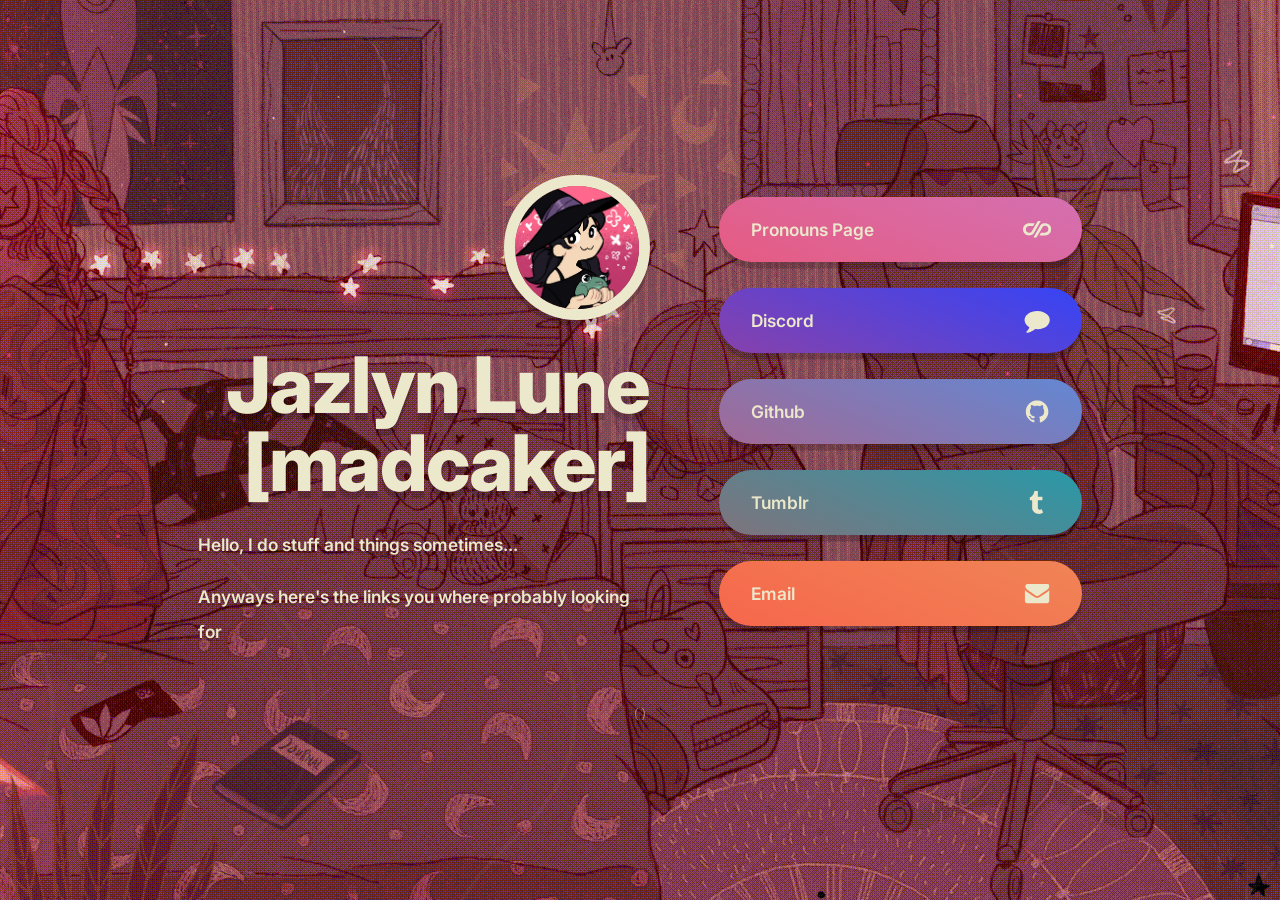
==== commit 54072bee: "Update index.html" ====
--- a/index.html
+++ b/index.html
@@ -1,5 +1,5 @@
 <!DOCTYPE HTML><html lang="en">
 <!-- Mirrored from madcaker.carrd.co/ by HTTrack Website Copier/3.x [XR&CO'2014], Fri, 03 Mar 2023 02:53:26 GMT -->
-<head><title>Jazlyn Lune</title><meta charset="utf-8" /><meta name="viewport" content="width=device-width,initial-scale=1" /><meta name="color-scheme" content="light only" /><meta name="description" content="Some bitch idk" /><meta property="og:site_name" content="Jazlyn Lune" /><meta property="og:title" content="Jazlyn Lune" /><meta property="og:type" content="website" /><meta property="og:description" content="Some bitch idk" /><meta property="og:image" content="assets/images/card76d2.jpg?v=fe4a9319" /><meta property="og:image:type" content="image/jpeg" /><meta property="og:image:width" content="1280" /><meta property="og:image:height" content="800" /><meta property="og:url" content="index.html" /><meta property="twitter:card" content="summary_large_image" /><link rel="canonical" href="index.html" /><link href="https://fonts.googleapis.com/css?display=swap&amp;family=Inter:800,800italic,600,600italic" rel="stylesheet" type="text/css" /><style>html,body,div,span,applet,object,iframe,h1,h2,h3,h4,h5,h6,p,blockquote,pre,a,abbr,acronym,address,big,cite,code,del,dfn,em,img,ins,kbd,q,s,samp,small,strike,strong,sub,sup,tt,var,b,u,i,center,dl,dt,dd,ol,ul,li,fieldset,form,label,legend,table,caption,tbody,tfoot,thead,tr,th,td,article,aside,canvas,details,embed,figure,figcaption,footer,header,hgroup,menu,nav,output,ruby,section,summary,time,mark,audio,video{margin:0;padding:0;border:0;font-size:100%;font:inherit;vertical-align:baseline;}article,aside,details,figcaption,figure,footer,header,hgroup,menu,nav,section{display:block;}body{line-height:1;}ol,ul{list-style:none;}blockquote,q{quotes:none;}blockquote:before,blockquote:after,q:before,q:after{content:'';content:none;}table{border-collapse:collapse;border-spacing:0;}body{-webkit-text-size-adjust:none}mark{background-color:transparent;color:inherit}input::-moz-focus-inner{border:0;padding:0}input[type="text"],input[type="email"],select,textarea{-moz-appearance:none;-webkit-appearance:none;-ms-appearance:none;appearance:none}*, *:before, *:after {box-sizing: border-box;}body {line-height: 1.0;min-height: var(--viewport-height);min-width: 320px;overflow-x: hidden;word-wrap: break-word;}body:before {content: '';display: block;background-attachment: scroll;height: var(--background-height);left: 0;pointer-events: none;position: fixed;top: 0;transform: scale(1);width: 100vw;z-index: 0;background-image: url('data:image/svg+xml;charset=utf8,%3Csvg%20xmlns%3D%22http%3A%2F%2Fwww.w3.org%2F2000%2Fsvg%22%20viewBox%3D%220%200%20512%20512%22%20width%3D%22512%22%20height%3D%22512%22%20preserveAspectRatio%3D%22none%22%3E%20%3Cstyle%3E%20path%20%7B%20fill%3A%20none%3B%20stroke-width%3A%204.01px%3B%20stroke%3A%20rgba(237,236,199,0.039)%3B%20vector-effect%3A%20non-scaling-stroke%3B%20%7D%20%3C%2Fstyle%3E%20%3Cpath%20d%3D%22M448%2C512c0-128-128-128-128-256S448%2C128%2C448%2C0%22%20%2F%3E%20%3Cpath%20d%3D%22M192%2C512c0-128-128-128-128-256S192%2C128%2C192%2C0%22%20%2F%3E%3C%2Fsvg%3E'), url('assets/images/bg76d2.gif?v=fe4a9319');background-size: 523px, auto;background-position: center, center;background-repeat: repeat, repeat;background-color: #FFFFFF;}body:after {background-color: #59404B;content: '';display: block;height: 100%;left: 0;opacity: 0;position: fixed;top: 0;transform: scale(1);transition: opacity 1s ease-in-out 0s, visibility 1s 0s;visibility: hidden;width: 100%;z-index: 1;}body.is-loading:after {opacity: 1;visibility: visible;}:root {--background-height: 100vh;--site-language-alignment: left;--site-language-direction: ltr;--site-language-flex-alignment: flex-start;--site-language-indent-left: 1;--site-language-indent-right: 0;--viewport-height: 100vh;}html {font-size: 18pt;}u {text-decoration: underline;}strong {color: inherit;font-weight: bolder;}em {font-style: italic;}code {background-color: rgba(144,144,144,0.25);border-radius: 0.25em;font-family: 'Lucida Console', 'Courier New', monospace;font-size: 0.9em;font-weight: normal;letter-spacing: 0;margin: 0 0.25em;padding: 0.25em 0.5em;text-indent: 0;}mark {background-color: rgba(144,144,144,0.25);}s {text-decoration: line-through;}sub {font-size: smaller;vertical-align: sub;}sup {font-size: smaller;vertical-align: super;}a {color: inherit;text-decoration: underline;transition: color 0.25s ease;}#wrapper {-webkit-overflow-scrolling: touch;align-items: center;display: flex;flex-direction: column;justify-content: center;min-height: var(--viewport-height);overflow: hidden;position: relative;z-index: 2;}#main {--alignment: center;--flex-alignment: center;--indent-left: 1;--indent-right: 1;--border-radius-tl: 0;--border-radius-tr: 0;--border-radius-br: 0;--border-radius-bl: 0;align-items: center;display: flex;flex-grow: 0;flex-shrink: 0;justify-content: center;max-width: 100%;position: relative;text-align: var(--alignment);z-index: 1;transition: opacity 1s ease 0s,transform 1s ease 0s;}#main > .inner {--padding-horizontal: 3rem;--padding-vertical: 3rem;--spacing: 1.5rem;--width: 57rem;border-radius: var(--border-radius-tl) var(--border-radius-tr) var(--border-radius-br) var(--border-radius-bl);max-width: 100%;position: relative;width: var(--width);z-index: 1;padding: var(--padding-vertical) var(--padding-horizontal);}#main > .inner > * {margin-top: var(--spacing);margin-bottom: var(--spacing);}#main > .inner > :first-child {margin-top: 0 !important;}#main > .inner > :last-child {margin-bottom: 0 !important;}#main > .inner > .full {margin-left: calc(var(--padding-horizontal) * -1);max-width: calc(100% + calc(var(--padding-horizontal) * 2) + 0.4725px);width: calc(100% + calc(var(--padding-horizontal) * 2) + 0.4725px);}#main > .inner > .full:first-child {border-top-left-radius: inherit;border-top-right-radius: inherit;margin-top: calc(var(--padding-vertical) * -1) !important;}#main > .inner > .full:last-child {border-bottom-left-radius: inherit;border-bottom-right-radius: inherit;margin-bottom: calc(var(--padding-vertical) * -1) !important;}#main > .inner > .full.screen {border-radius: 0 !important;max-width: 100vw;position: relative;width: 100vw;left: 50%;margin-left: -50vw;right: auto;}body.is-loading #main {opacity: 0;transform: scale(0.97);}body.is-instant #main, body.is-instant #main > .inner > *,body.is-instant #main > .inner > section > * {transition: none !important;}body.is-instant:after {display: none !important;transition: none !important;}.image {display: block;line-height: 0;max-width: 100%;position: relative;}.image .frame {-webkit-backface-visibility: hidden;-webkit-transform: translate3d(0, 0, 0);display: inline-block;max-width: 100%;overflow: hidden;vertical-align: top;width: 100%;}.image .frame img {border-radius: 0 !important;max-width: 100%;vertical-align: top;width: inherit;}.image.full .frame {display: block;}.image.full:first-child .frame {border-top-left-radius: inherit;border-top-right-radius: inherit;}.image.full:last-child .frame {border-bottom-left-radius: inherit;border-bottom-right-radius: inherit;}#image01 .frame {width: 8.375rem;border-radius: 100%;border-color: #EBE8CC;border-style: solid;border-width: 11px;box-shadow: 0rem 0.375rem 0rem 0rem rgba(0,0,0,0.188);transition: none;}#image01 .frame img {transition: none;}h1, h2, h3, p {direction: var(--site-language-direction);position: relative;}h1 span.p, h2 span.p, h3 span.p, p span.p {display: block;position: relative;}h1 span[style], h2 span[style], h3 span[style], p span[style], h1 strong, h2 strong, h3 strong, p strong, h1 a, h2 a, h3 a, p a, h1 code, h2 code, h3 code, p code, h1 mark, h2 mark, h3 mark, p mark {-webkit-text-fill-color: currentcolor;}#text01 {color: #EBE8CC;font-family: 'Inter', sans-serif;letter-spacing: -0.1rem;width: 100%;font-size: 4.5em;line-height: 1;font-weight: 800;text-shadow: 0rem 0.375rem 0rem rgba(0,0,0,0.188);}#text01 a {text-decoration: underline;}#text01 a:hover {text-decoration: none;}#text01 span.p:nth-child(n + 2) {margin-top: 1rem;}#text02 {text-align: left;color: #EBE8CC;font-family: 'Inter', sans-serif;font-size: 1em;line-height: 2;font-weight: 600;text-shadow: 0rem 0.188rem 0rem rgba(0,0,0,0.188);}#text02 a {color: #FFA078;text-decoration: underline;}#text02 a:hover {text-decoration: none;}#text02 span.p:nth-child(n + 2) {margin-top: 1rem;}.buttons {cursor: default;display: flex;justify-content: var(--flex-alignment);letter-spacing: 0;padding: 0;}.buttons li {max-width: 100%;}.buttons li a {align-items: center;justify-content: center;max-width: 100%;text-align: center;text-decoration: none;vertical-align: middle;white-space: nowrap;}#buttons01 {gap: 1.5rem;flex-direction: column;flex-wrap: nowrap;}#buttons01 li a {display: inline-flex;width: 100vw;height: 3.75rem;line-height: 3.75rem;padding: 0 1.875rem;vertical-align: middle;font-family: 'Inter', sans-serif;font-size: 1em;font-weight: 600;border-radius: 2rem;box-shadow: 0rem 0.375rem 0rem 0rem rgba(0,0,0,0.188);flex-direction: row-reverse;justify-content: flex-end;transition: transform 0.25s ease, color 0.25s ease, background-color 0.25s ease, border-color 0.25s ease;}#buttons01 li a svg {display: block;fill: #EBE8CC;flex-grow: 0;flex-shrink: 0;height: 100%;min-width: 16px;width: 1.625em;margin-left: 0.5em;margin-right: calc(-0.125em + 0rem);transition: fill 0.25s ease;}#buttons01 li a .label {direction: var(--site-language-direction);overflow: hidden;text-overflow: ellipsis;flex-grow: 1;flex-shrink: 1;text-align: left;width: 100%;}#buttons01 .button {background-color: #F08456;color: #EBE8CC;background-image: linear-gradient(22deg, rgba(255,61,61,0.412) 0%, rgba(240,132,86,0.008) 100%);background-position: 0% 0%;background-repeat: repeat;background-size: cover;}#buttons01 li a:hover {transform: scale(1.025);}#buttons01 .n01 {background-color: #D470B2;}#buttons01 .n02 {background-color: #3444F7;}#buttons01 .n03 {background-color: #6188D4;}#buttons01 .n04 {background-color: #2799A8;}#buttons01 .n05 {background-color: #F08456;}.container {position: relative;}.container > .wrapper {vertical-align: top;position: relative;max-width: 100%;border-radius: inherit;}.container > .wrapper > .inner {vertical-align: top;position: relative;max-width: 100%;border-radius: inherit;text-align: var(--alignment);}#main .container.full:first-child > .wrapper {border-top-left-radius: inherit;border-top-right-radius: inherit;}#main .container.full:last-child > .wrapper {border-bottom-left-radius: inherit;border-bottom-right-radius: inherit;}#main .container.full:first-child > .wrapper > .inner {border-top-left-radius: inherit;border-top-right-radius: inherit;}#main .container.full:last-child > .wrapper > .inner {border-bottom-left-radius: inherit;border-bottom-right-radius: inherit;}#container01 {--alignment: right;--flex-alignment: flex-end;--indent-left: 0;--indent-right: 1;display: flex;width: 100%;align-items: center;justify-content: center;background-color: transparent;}#container01 > .wrapper > .inner {--gutters: 4rem;--padding-horizontal: 0rem;--padding-vertical: 0rem;padding: var(--padding-vertical) var(--padding-horizontal);}#container01 > .wrapper {max-width: var(--width);width: 100%;}#container01.default > .wrapper > .inner > * {margin-bottom: var(--spacing);margin-top: var(--spacing);}#container01.default > .wrapper > .inner > *:first-child {margin-top: 0 !important;}#container01.default > .wrapper > .inner > *:last-child {margin-bottom: 0 !important;}#container01.columns > .wrapper > .inner {flex-wrap: wrap;display: flex;align-items: center;}#container01.columns > .wrapper > .inner > * {flex-grow: 0;flex-shrink: 0;max-width: 100%;text-align: var(--alignment);padding: 0 0 0 var(--gutters);}#container01.columns > .wrapper > .inner > * > * {margin-bottom: var(--spacing);margin-top: var(--spacing);}#container01.columns > .wrapper > .inner > * > *:first-child {margin-top: 0 !important;}#container01.columns > .wrapper > .inner > * > *:last-child {margin-bottom: 0 !important;}#container01.columns > .wrapper > .inner > *:first-child {margin-left: calc(var(--gutters) * -1);}#container01.default > .wrapper > .inner > .full {margin-left: calc(var(--padding-horizontal) * -1);max-width: none !important;width: calc(100% + (var(--padding-horizontal) * 2) + 0.4725px);}#container01.default > .wrapper > .inner > .full:first-child {margin-top: calc(var(--padding-vertical) * -1) !important;border-top-left-radius: inherit;border-top-right-radius: inherit;}#container01.default > .wrapper > .inner > .full:last-child {margin-bottom: calc(var(--padding-vertical) * -1) !important;border-bottom-left-radius: inherit;border-bottom-right-radius: inherit;}#container01.columns > .wrapper > .inner > div > .full {margin-left: calc(var(--gutters) * -0.5);max-width: none !important;width: calc(100% + var(--gutters) + 0.4725px);}#container01.columns > .wrapper > .inner > div:first-child > .full {margin-left: calc(var(--padding-horizontal) * -1);width: calc(100% + var(--padding-horizontal) + calc(var(--gutters) * 0.5) + 0.4725px);}#container01.columns > .wrapper > .inner > div:last-child > .full {width: calc(100% + var(--padding-horizontal) + calc(var(--gutters) * 0.5) + 0.4725px);}#container01.columns > .wrapper > .inner > div > .full:first-child {margin-top: calc(var(--padding-vertical) * -1) !important;}#container01.columns > .wrapper > .inner > div > .full:last-child {margin-bottom: calc(var(--padding-vertical) * -1) !important;}#container01.columns > .wrapper > .inner > .full {align-self: stretch;}#container01.columns > .wrapper > .inner > .full:first-child {border-bottom-left-radius: inherit;border-top-left-radius: inherit;}#container01.columns > .wrapper > .inner > .full:last-child {border-bottom-right-radius: inherit;border-top-right-radius: inherit;}#container01.columns > .wrapper > .inner > .full > .full:first-child:last-child {border-radius: inherit;height: calc(100% + (var(--padding-vertical) * 2));}#container01.columns > .wrapper > .inner > .full > .full:first-child:last-child > * {border-radius: inherit;height: 100%;position: absolute;width: 100%;}#container01 > .wrapper > .inner > :nth-child(1) {width: calc(55% + (var(--gutters) / 2));}#container01 > .wrapper > .inner > :nth-child(2) {width: calc(45% + (var(--gutters) / 2));}.icc-credits {display: block;opacity: 1 !important;position: relative;transition-delay: 0s !important;}.icc-credits span {border-radius: 24px;cursor: pointer;display: inline-block;font-family: Arial, sans-serif;font-size: 12px;letter-spacing: 0;line-height: 1;position: relative;text-decoration: none;width: auto;}.icc-credits span a {display: inline-block;padding: 0.5em 0.375em;position: relative;text-decoration: none;transition: color 0.25s ease, transform 0.25s ease;z-index: 1;}.icc-credits span a:before {content: '( ';opacity: 1;transition: opacity 0.25s ease;}.icc-credits span a:after {content: ' )';opacity: 1;transition: opacity 0.25s ease;}.icc-credits span::after {background-image: linear-gradient(30deg, #A464A1 15%, #3B5DAD 85%);border-radius: inherit;box-shadow: 0 0.25em 1.25em 0 rgba(0,0,0,0.25);content: '';display: block;height: calc(100% + 2px);left: -1px;opacity: 0;pointer-events: none;position: absolute;top: -1px;transition: opacity 0.25s ease, box-shadow 0.25s ease, transform 0.25s ease;width: calc(100% + 2px);}.icc-credits span:hover {text-transform: none !important;}.icc-credits span:hover a {color: #ffffff !important;transform: scale(1.1) translateY(-0.05rem);}.icc-credits span:hover a:before {opacity: 0;}.icc-credits span:hover a:after {opacity: 0;}.icc-credits span:hover::after {opacity: 1;transform: scale(1.1) translateY(-0.05rem);}#credits span {color: rgba(235,232,204,0.498);margin-top: 1.5rem !important;}@media (max-width: 1920px) {}@media (max-width: 1680px) {html {font-size: 13pt;}}@media (max-width: 1280px) {html {font-size: 13pt;}}@media (max-width: 1024px) {}@media (max-width: 980px) {html {font-size: 11pt;}}@media (max-width: 736px) {html {font-size: 12pt;}#main > .inner {--padding-horizontal: 2rem;--padding-vertical: 3rem;--spacing: 1.5rem;}#image01 .frame {width: 8.375rem;}#text01 {letter-spacing: -0.0875rem;width: 100%;font-size: 2.5em;line-height: 1.25;}#text02 {letter-spacing: 0rem;width: 100%;font-size: 1em;line-height: 2;}#buttons01 {gap: 1.5rem;}#buttons01 li a {letter-spacing: 0rem;font-size: 1em;}#buttons01 li a svg {width: 1.625em;}#container01 {--alignment: center;--flex-alignment: center;--indent-left: 1;--indent-right: 1;}#container01 > .wrapper > .inner {--gutters: 2rem;--padding-horizontal: 0rem;--padding-vertical: 0rem;}#container01.columns > .wrapper > .inner {flex-direction: column !important;flex-wrap: nowrap !important;}#container01.columns > .wrapper > .inner > span {height: 0;margin-top: calc(var(--gutters) * -1);pointer-events: none;visibility: hidden;}#container01.columns > .wrapper > .inner > *:first-child {margin-left: 0 !important;padding-top: 0 !important;}#container01.columns > .wrapper > .inner > * {padding: calc(var(--gutters) * 0.5) 0 !important;}#container01.columns > .wrapper > .inner > *:last-child {padding-bottom: 0 !important;}#container01.columns > .wrapper > .inner > div > .full {margin-left: calc(var(--padding-horizontal) * -1);width: calc(100% + (var(--padding-horizontal) * 2) + 0.4725px);}#container01.columns > .wrapper > .inner > div:first-of-type > .full {margin-left: calc(var(--padding-horizontal) * -1);width: calc(100% + (var(--padding-horizontal) * 2) + 0.4725px);}#container01.columns > .wrapper > .inner > div:last-of-type > .full {margin-left: calc(var(--padding-horizontal) * -1);width: calc(100% + (var(--padding-horizontal) * 2) + 0.4725px);}#container01.columns > .wrapper > .inner > div > .full:first-child {margin-top: calc(var(--gutters) * -0.5) !important;}#container01.columns > .wrapper > .inner > div > .full:last-child {margin-bottom: calc(var(--gutters) * -0.5) !important;}#container01.columns > .wrapper > .inner > div:first-of-type > .full:first-child {margin-top: calc(var(--padding-vertical) * -1) !important;}#container01.columns > .wrapper > .inner > div:last-of-type > .full:last-child {margin-bottom: calc(var(--padding-vertical) * -1) !important;}#container01.columns > .wrapper > .inner > div:first-of-type, #container01.columns > .wrapper > .inner > div:first-of-type > .full:first-child {border-top-left-radius: inherit;border-top-right-radius: inherit;}#container01.columns > .wrapper > .inner > div:last-of-type, #container01.columns > .wrapper > .inner > div:last-of-type > .full:last-child {border-bottom-left-radius: inherit;border-bottom-right-radius: inherit;}#container01.columns > .wrapper > .inner > div:first-of-type, #container01.columns > .wrapper > .inner > div:first-of-type > .full:last-child {border-bottom-left-radius: 0 !important;}#container01.columns > .wrapper > .inner > div:last-of-type, #container01.columns > .wrapper > .inner > div:last-of-type > .full:first-child {border-top-right-radius: 0 !important;}#container01.columns > .wrapper > .inner > .full > .full:first-child:last-child {height: auto;}#container01.columns > .wrapper > .inner > .full > .full:first-child:last-child > * {height: auto;position: relative;width: auto;}#container01 > .wrapper > .inner > :nth-child(1) {--alignment: center;--flex-alignment: center;--indent-left: 1;--indent-right: 1;min-height: 100% !important;width: 100% !important;}#container01 > .wrapper > .inner > :nth-child(2) {--alignment: center;--flex-alignment: center;--indent-left: 1;--indent-right: 1;min-height: 100% !important;width: 100% !important;}}@media (max-width: 480px) {#main > .inner {--spacing: 1.3125rem;}#buttons01 li a {max-width: 100%;width: 100%;}}@media (max-width: 360px) {#main > .inner {--padding-horizontal: 1.5rem;--padding-vertical: 2.25rem;--spacing: 1.125rem;}#text01 {font-size: 2.5em;}#text02 {font-size: 1em;}#buttons01 {gap: 1.125rem;}#container01 > .wrapper > .inner {--gutters: 2rem;--padding-horizontal: 0rem;--padding-vertical: 0rem;}}</style><noscript><style>body {overflow: auto !important;}body:after {display: none !important;}#main > .inner {opacity: 1.0 !important;}#main {opacity: 1.0 !important;transform: none !important;transition: none !important;filter: none !important;}</style></noscript></head><body class="is-loading"><svg xmlns="http://www.w3.org/2000/svg" version="1.1" xmlns:xlink="http://www.w3.org/1999/xlink" viewBox="0 0 40 40" display="none" width="0" height="0"><symbol id="icon-7b8b203a175397e05376f74d544a45d4" viewBox="0 0 40 40"><path d="M25,8.3C25.1,8.1,25,8,24.8,8l-3.4,0c-0.2,0-0.4,0.1-0.5,0.3l-8.4,14.2c-1.2,1.9-2.8,2.4-4.4,2.2C5.4,24.3,4,22.3,4,19.7 c0-2.6,2.2-4.8,4.8-4.8h5.3c0.2,0,0.4-0.1,0.5-0.3l1.9-3.3c0.1-0.2,0-0.3-0.2-0.3H8.8C3.9,11,0,14.9,0,19.7c0,2.3,0.9,4.8,2.6,6.5 c1.6,1.6,3.8,2.2,6.1,2.3c1.3,0,4.9,0,6.6-3C17.2,22.1,25,8.3,25,8.3L25,8.3z M37.4,13.3c-1.6-1.6-3.8-2.2-6.1-2.3 c-1.3,0-4.9,0-6.6,3C22.8,17.4,15,31.2,15,31.2c-0.1,0.2,0,0.3,0.2,0.3l3.4,0c0.2,0,0.4-0.1,0.5-0.3L27.5,17 c1.2-1.9,2.8-2.4,4.4-2.2c2.7,0.3,4.1,2.3,4.1,4.9c0,2.6-2.2,4.8-4.8,4.8h-5.3c-0.2,0-0.4,0.1-0.5,0.3l-1.9,3.3 c-0.1,0.2,0,0.3,0.2,0.3h7.6c4.8,0,8.8-3.9,8.8-8.8C40,17.4,39.1,14.9,37.4,13.3L37.4,13.3z"/></symbol><symbol id="icon-021973a1bb185878b41e1ef48ed6bbaa" viewBox="0 0 40 40"><path d="M35.7,13c-1.6-2-3.8-3.5-6.5-4.7c-2.8-1.1-5.8-1.7-9-1.7c-2.4,0-4.8,0.3-7,1C10.9,8.2,9,9.2,7.4,10.3 c-1.6,1.2-2.9,2.5-3.8,4.1c-1,1.6-1.4,3.3-1.4,5c0,2,0.6,3.9,1.8,5.7c1.2,1.8,2.9,3.2,5,4.4c-0.1,0.5-0.3,1-0.5,1.5 c-0.2,0.5-0.4,0.9-0.5,1.2c-0.2,0.3-0.4,0.7-0.7,1c-0.3,0.4-0.5,0.6-0.6,0.8c-0.1,0.2-0.4,0.4-0.7,0.8c-0.3,0.4-0.5,0.6-0.6,0.7 c0,0-0.1,0.1-0.2,0.2C5,35.8,5,35.8,5,35.8L4.8,36c-0.1,0.1-0.1,0.2-0.1,0.2c0,0,0,0.1,0,0.2c0,0.1,0,0.2,0,0.2v0 c0.1,0.2,0.2,0.4,0.4,0.6c0.2,0.1,0.4,0.2,0.6,0.2C6.6,37.3,7.3,37.2,8,37c3.5-0.9,6.6-2.5,9.2-4.9c1,0.1,2,0.2,2.9,0.2 c3.3,0,6.3-0.6,9-1.7c2.8-1.1,4.9-2.7,6.5-4.7c1.6-2,2.4-4.1,2.4-6.5C38.1,17.1,37.3,14.9,35.7,13z" /></symbol><symbol id="icon-8c4b37645de3c276d895d87df51ba614" viewBox="0 0 40 40"><path d="M36,20.3c0,3.5-1,6.6-3.1,9.4c-2,2.8-4.7,4.7-7.9,5.8c-0.4,0.1-0.6,0-0.8-0.1c-0.2-0.2-0.3-0.4-0.3-0.6v-4.4 c0-1.3-0.4-2.3-1.1-3c0.8-0.1,1.5-0.2,2.1-0.4c0.6-0.2,1.3-0.4,2-0.8c0.7-0.4,1.2-0.8,1.7-1.4c0.5-0.5,0.8-1.3,1.1-2.2 s0.4-2,0.4-3.1c0-1.7-0.5-3.1-1.6-4.3c0.5-1.3,0.5-2.7-0.2-4.2c-0.4-0.1-1,0-1.7,0.2c-0.7,0.3-1.4,0.6-1.9,0.9L24,12.5 c-1.3-0.4-2.6-0.5-4-0.5s-2.7,0.2-4,0.5c-0.2-0.2-0.5-0.3-0.9-0.6c-0.4-0.2-0.9-0.5-1.7-0.8c-0.8-0.3-1.4-0.4-1.8-0.3 c-0.6,1.6-0.7,3-0.1,4.2c-1.1,1.2-1.6,2.6-1.6,4.3c0,1.2,0.1,2.2,0.4,3.1s0.6,1.6,1.1,2.2s1,1,1.7,1.4c0.7,0.4,1.3,0.6,2,0.8 c0.6,0.2,1.3,0.3,2.1,0.4c-0.6,0.5-0.9,1.2-1,2.1c-0.3,0.1-0.6,0.2-0.9,0.3c-0.3,0.1-0.7,0.1-1.2,0.1c-0.5,0-0.9-0.1-1.4-0.4 c-0.5-0.3-0.8-0.7-1.2-1.3c-0.3-0.4-0.6-0.8-1-1.1c-0.4-0.3-0.8-0.4-1-0.5L9,26.5c-0.3,0-0.5,0-0.6,0.1c-0.1,0.1-0.1,0.1-0.1,0.2 c0,0.1,0.1,0.2,0.2,0.3c0.1,0.1,0.2,0.2,0.3,0.2l0.1,0.1c0.3,0.1,0.6,0.4,0.9,0.8s0.5,0.7,0.7,1.1l0.2,0.5c0.2,0.5,0.5,1,0.9,1.3 c0.4,0.3,0.9,0.5,1.4,0.6c0.5,0.1,1,0.1,1.4,0.1c0.5,0,0.9,0,1.2-0.1l0.5-0.1c0,0.5,0,1.1,0,1.9c0,0.7,0,1.1,0,1.1 c0,0.2-0.1,0.5-0.3,0.6c-0.2,0.2-0.5,0.2-0.8,0.1c-3.2-1.1-5.8-3-7.9-5.8S4,23.8,4,20.3c0-2.9,0.7-5.6,2.1-8S9.5,7.8,12,6.4 s5.1-2.1,8-2.1s5.6,0.7,8,2.1s4.4,3.4,5.8,5.8S36,17.4,36,20.3L36,20.3z"/></symbol><symbol id="icon-c1d8f15855a0b42b59eb995995e64fcd" viewBox="0 0 40 40"><path d="M26.8,29.7l1.6,4.6c-0.3,0.5-1,0.9-2.2,1.3s-2.3,0.6-3.4,0.6c-1.4,0-2.6-0.1-3.7-0.5s-2.1-0.8-2.8-1.4 c-0.7-0.6-1.3-1.3-1.9-2.1c-0.5-0.8-0.9-1.6-1.1-2.3c-0.2-0.8-0.3-1.5-0.3-2.3V16.9H9.7v-4.2c0.9-0.3,1.8-0.8,2.5-1.4 s1.3-1.1,1.8-1.8s0.8-1.3,1.1-2c0.3-0.7,0.5-1.4,0.7-1.9S16,4.6,16.1,4c0-0.1,0-0.1,0.1-0.2s0.1-0.1,0.1-0.1h4.8V12h6.5v4.9h-6.5V27 c0,0.4,0,0.8,0.1,1.1c0.1,0.3,0.2,0.7,0.4,1s0.5,0.6,1,0.8c0.4,0.2,1,0.3,1.6,0.3C25.2,30.2,26.1,30,26.8,29.7L26.8,29.7z"/></symbol><symbol id="icon-c3c8e1063e3b7f84f6b54712741de139" viewBox="0 0 40 40"><path d="M37.3,15.3v15.3c0,0.8-0.3,1.6-0.9,2.2c-0.6,0.6-1.4,0.9-2.2,0.9H5.8c-0.8,0-1.6-0.3-2.2-0.9s-0.9-1.4-0.9-2.2V15.3 c0.5,0.6,1.2,1.1,2,1.7c4.7,3.1,7.9,5.4,9.6,6.7c0.7,0.5,1.4,0.9,1.8,1.2c0.4,0.3,1,0.6,1.9,0.9c0.7,0.3,1.5,0.5,2.1,0.5l0,0 c0.6,0,1.4-0.2,2.1-0.5c0.7-0.3,1.4-0.6,1.9-0.9c0.4-0.3,1-0.7,1.8-1.2c2.2-1.6,5.4-3.8,9.6-6.7C36.1,16.5,36.7,15.9,37.3,15.3 L37.3,15.3z M37.3,9.6c0,1-0.3,2-0.9,2.9c-0.6,0.9-1.5,1.8-2.4,2.4c-4.9,3.3-7.9,5.4-9,6.2c-0.1,0.1-0.4,0.3-0.8,0.6 c-0.4,0.3-0.7,0.5-1,0.7c-0.3,0.2-0.6,0.4-1,0.6c-0.4,0.2-0.7,0.4-1.1,0.5c-0.4,0.1-0.6,0.2-0.9,0.2l0,0c-0.3,0-0.6-0.1-0.9-0.2 c-0.3-0.1-0.7-0.3-1.1-0.5c-0.4-0.2-0.7-0.4-1-0.6c-0.3-0.2-0.6-0.4-1-0.7c-0.4-0.3-0.7-0.5-0.8-0.6c-1.1-0.8-2.8-2-5.1-3.5 c-2.3-1.6-3.3-2.4-3.7-2.7c-0.8-0.5-1.6-1.2-2.3-2.2s-1-1.9-1-2.6c0-1,0.3-1.9,0.8-2.5c0.5-0.6,1.2-1,2.3-1h28.4 c0.8,0,1.6,0.3,2.2,0.9C37.1,8.1,37.3,8.8,37.3,9.6L37.3,9.6z"/></symbol></svg><div id="wrapper"><div id="main"><div class="inner"><div id="container01" class="container columns"><div class="wrapper"><div class="inner"><div><div id="image01" class="image"><span class="frame"><img src="assets/images/image0176d2.png?v=fe4a9319" alt="Picrew profile picture" /></span></div><h1 id="text01">Jazlyn Lune [madcaker]</h1><p id="text02"><span class="p">Hello, I do stuff and things sometimes...</span><span class="p">Anyways here&#039;s the links you where probably looking for</span></p></div><div><ul id="buttons01" class="buttons"><li><a href="https://pronouns.madcaker.dev/" class="button n01"><svg><use xlink:href="#icon-7b8b203a175397e05376f74d544a45d4"></use></svg><span class="label">Pronouns Page</span></a></li><li><a href="https://discordapp.com/users/500959414417752090" class="button n02"><svg><use xlink:href="#icon-021973a1bb185878b41e1ef48ed6bbaa"></use></svg><span class="label">Discord</span></a></li><li><a href="https://github.com/madcaker" class="button n03"><svg><use xlink:href="#icon-8c4b37645de3c276d895d87df51ba614"></use></svg><span class="label">Github</span></a></li><li><a href="https://www.tumblr.com/blog/madcaker" class="button n04"><svg><use xlink:href="#icon-c1d8f15855a0b42b59eb995995e64fcd"></use></svg><span class="label">Tumblr</span></a></li><li><a href="mailto:jazlyn@madcaker.dev" class="button n05"><svg><use xlink:href="#icon-c3c8e1063e3b7f84f6b54712741de139"></use></svg><span class="label">Email</span></a></li></ul></div></div></div></div><div id="credits" class="icc-credits"><span><a href="https://carrd.co/build?ref=auto">Made with Carrd</a></span></div></div></div></div><script data-cfasync="false" src="cdn-cgi/scripts/5c5dd728/cloudflare-static/email-decode.min.js"></script><script>(function() {var on = addEventListener,$ = function(q) { return document.querySelector(q) },$$ = function(q) { return document.querySelectorAll(q) },$body = document.body,$inner = $('.inner'),client = (function() {var o = {browser: 'other',browserVersion: 0,os: 'other',osVersion: 0,mobile: false,canUse: null,flags: {lsdUnits: false,},},ua = navigator.userAgent,a, i;a = [['firefox', /Firefox\/([0-9\.]+)/],['edge', /Edge\/([0-9\.]+)/],['safari', /Version\/([0-9\.]+).+Safari/],['chrome', /Chrome\/([0-9\.]+)/],['chrome', /CriOS\/([0-9\.]+)/],['ie', /Trident\/.+rv:([0-9]+)/]];for (i=0; i < a.length; i++) {if (ua.match(a[i][1])) {o.browser = a[i][0];o.browserVersion = parseFloat(RegExp.$1);break;}}a = [['ios', /([0-9_]+) like Mac OS X/, function(v) { return v.replace('_', '.').replace('_', ''); }],['ios', /CPU like Mac OS X/, function(v) { return 0 }],['ios', /iPad; CPU/, function(v) { return 0 }],['android', /Android ([0-9\.]+)/, null],['mac', /Macintosh.+Mac OS X ([0-9_]+)/, function(v) { return v.replace('_', '.').replace('_', ''); }],['windows', /Windows NT ([0-9\.]+)/, null],['undefined', /Undefined/, null],];for (i=0; i < a.length; i++) {if (ua.match(a[i][1])) {o.os = a[i][0];o.osVersion = parseFloat( a[i][2] ? (a[i][2])(RegExp.$1) : RegExp.$1 );break;}}if (o.os == 'mac'&& ('ontouchstart' in window)&& ((screen.width == 1024 && screen.height == 1366)|| (screen.width == 834 && screen.height == 1112)|| (screen.width == 810 && screen.height == 1080)|| (screen.width == 768 && screen.height == 1024)))o.os = 'ios';o.mobile = (o.os == 'android' || o.os == 'ios');var _canUse = document.createElement('div');o.canUse = function(property, value) {var style;style = _canUse.style;if (!(property in style))return false;if (typeof value !== 'undefined') {style[property] = value;if (style[property] == '')return false;}return true;};o.flags.lsdUnits = o.canUse('width', '100dvw');return o;}()),trigger = function(t) {dispatchEvent(new Event(t));},cssRules = function(selectorText) {var ss = document.styleSheets,a = [],f = function(s) {var r = s.cssRules,i;for (i=0; i < r.length; i++) {if (r[i] instanceof CSSMediaRule && matchMedia(r[i].conditionText).matches)(f)(r[i]); else if (r[i] instanceof CSSStyleRule && r[i].selectorText == selectorText)a.push(r[i]);}},x, i;for (i=0; i < ss.length; i++)f(ss[i]);return a;},thisHash = function() {var h = location.hash ? location.hash.substring(1) : null,a;if (!h)return null;if (h.match(/\?/)) {a = h.split('?');h = a[0];history.replaceState(undefined, undefined, '#' + h);window.location.search = a[1];}if (h.length > 0&& !h.match(/^[a-zA-Z]/))h = 'x' + h;if (typeof h == 'string')h = h.toLowerCase();return h;},scrollToElement = function(e, style, duration) {var y, cy, dy,start, easing, offset, f;if (!e)y = 0; else {offset = (e.dataset.scrollOffset ? parseInt(e.dataset.scrollOffset) : 0) * parseFloat(getComputedStyle(document.documentElement).fontSize);switch (e.dataset.scrollBehavior ? e.dataset.scrollBehavior : 'default') {case 'default':default:y = e.offsetTop + offset;break;case 'center':if (e.offsetHeight < window.innerHeight)y = e.offsetTop - ((window.innerHeight - e.offsetHeight) / 2) + offset; else y = e.offsetTop - offset;break;case 'previous':if (e.previousElementSibling)y = e.previousElementSibling.offsetTop + e.previousElementSibling.offsetHeight + offset; else y = e.offsetTop + offset;break;}}if (!style)style = 'smooth';if (!duration)duration = 750;if (style == 'instant') {window.scrollTo(0, y);return;}start = Date.now();cy = window.scrollY;dy = y - cy;switch (style) {case 'linear':easing = function (t) { return t };break;case 'smooth':easing = function (t) { return t<.5 ? 4*t*t*t : (t-1)*(2*t-2)*(2*t-2)+1 };break;}f = function() {var t = Date.now() - start;if (t >= duration)window.scroll(0, y); else {window.scroll(0, cy + (dy * easing(t / duration)));requestAnimationFrame(f);}};f();},scrollToTop = function() {scrollToElement(null);},loadElements = function(parent) {var a, e, x, i;a = parent.querySelectorAll('iframe[data-src]:not([data-src=""])');for (i=0; i < a.length; i++) {a[i].contentWindow.location.replace(a[i].dataset.src);a[i].dataset.initialSrc = a[i].dataset.src;a[i].dataset.src = '';}a = parent.querySelectorAll('video[autoplay]');for (i=0; i < a.length; i++) {if (a[i].paused)a[i].play();}e = parent.querySelector('[data-autofocus="1"]');x = e ? e.tagName : null;switch (x) {case 'FORM':e = e.querySelector('.field input, .field select, .field textarea');if (e)e.focus();break;default:break;}},unloadElements = function(parent) {var a, e, x, i;a = parent.querySelectorAll('iframe[data-src=""]');for (i=0; i < a.length; i++) {if (a[i].dataset.srcUnload === '0')continue;if ('initialSrc' in a[i].dataset)a[i].dataset.src = a[i].dataset.initialSrc; else a[i].dataset.src = a[i].src;a[i].contentWindow.location.replace('about:blank');}a = parent.querySelectorAll('video');for (i=0; i < a.length; i++) {if (!a[i].paused)a[i].pause();}e = $(':focus');if (e)e.blur();};window._scrollToTop = scrollToTop;var thisURL = function() {return window.location.href.replace(window.location.search, '').replace(/#$/, '');};var getVar = function(name) {var a = window.location.search.substring(1).split('&'),b, k;for (k in a) {b = a[k].split('=');if (b[0] == name)return b[1];}return null;};var errors = {handle: function(handler) {window.onerror = function(message, url, line, column, error) {(handler)(error.message);return true;};},unhandle: function() {window.onerror = null;}};on('load', function() {setTimeout(function() {$body.classList.remove('is-loading');$body.classList.add('is-playing');setTimeout(function() {$body.classList.remove('is-playing');$body.classList.add('is-ready');}, 1000);}, 100);});loadElements(document.body);var style, sheet, rule;style = document.createElement('style');style.appendChild(document.createTextNode(''));document.head.appendChild(style);sheet = style.sheet;if (client.mobile) {(function() {if (client.flags.lsdUnits) {document.documentElement.style.setProperty('--viewport-height', '100svh');document.documentElement.style.setProperty('--background-height', '100dvh');} else {var f = function() {document.documentElement.style.setProperty('--viewport-height', window.innerHeight + 'px');document.documentElement.style.setProperty('--background-height', (window.innerHeight + 250) + 'px');};on('load', f);on('orientationchange', function() {setTimeout(function() {(f)();}, 100);});}})();}if (client.os == 'android') {(function() {sheet.insertRule('body::after { }', 0);rule = sheet.cssRules[0];var f = function() {rule.style.cssText = 'height: ' + (Math.max(screen.width, screen.height)) + 'px';};on('load', f);on('orientationchange', f);on('touchmove', f);})();$body.classList.add('is-touch');} else if (client.os == 'ios') {if (client.osVersion <= 11)(function() {sheet.insertRule('body::after { }', 0);rule = sheet.cssRules[0];rule.style.cssText = '-webkit-transform: scale(1.0)';})();if (client.osVersion <= 11)(function() {sheet.insertRule('body.ios-focus-fix::before { }', 0);rule = sheet.cssRules[0];rule.style.cssText = 'height: calc(100% + 60px)';on('focus', function(event) {$body.classList.add('ios-focus-fix');}, true);on('blur', function(event) {$body.classList.remove('ios-focus-fix');}, true);})();$body.classList.add('is-touch');}var scrollEvents = {items: [],add: function(o) {this.items.push({element: o.element,triggerElement: (('triggerElement' in o && o.triggerElement) ? o.triggerElement : o.element),enter: ('enter' in o ? o.enter : null),leave: ('leave' in o ? o.leave : null),mode: ('mode' in o ? o.mode : 3),offset: ('offset' in o ? o.offset : 0),initialState: ('initialState' in o ? o.initialState : null),state: false,});},handler: function() {var height, top, bottom, scrollPad;if (client.os == 'ios') {height = document.documentElement.clientHeight;top = document.body.scrollTop + window.scrollY;bottom = top + height;scrollPad = 125;} else {height = document.documentElement.clientHeight;top = document.documentElement.scrollTop;bottom = top + height;scrollPad = 0;}scrollEvents.items.forEach(function(item) {var bcr, elementTop, elementBottom, state, a, b;if (!item.enter&& !item.leave)return true;if (!item.triggerElement)return true;if (item.triggerElement.offsetParent === null) {if (item.state == true&& item.leave) {item.state = false;(item.leave).apply(item.element);if (!item.enter)item.leave = null;}return true;}bcr = item.triggerElement.getBoundingClientRect();elementTop = top + Math.floor(bcr.top);elementBottom = elementTop + bcr.height;if (item.initialState !== null) {state = item.initialState;item.initialState = null;} else {switch (item.mode) {case 1:default:state = (bottom > (elementTop - item.offset) && top < (elementBottom + item.offset));break;case 2:a = (top + (height * 0.5));state = (a > (elementTop - item.offset) && a < (elementBottom + item.offset));break;case 3:a = top + (height * 0.25);if (a - (height * 0.375) <= 0)a = 0;b = top + (height * 0.75);if (b + (height * 0.375) >= document.body.scrollHeight - scrollPad)b = document.body.scrollHeight + scrollPad;state = (b > (elementTop - item.offset) && a < (elementBottom + item.offset));break;}}if (state != item.state) {item.state = state;if (item.state) {if (item.enter) {(item.enter).apply(item.element);if (!item.leave)item.enter = null;}} else {if (item.leave) {(item.leave).apply(item.element);if (!item.enter)item.leave = null;}}}});},init: function() {on('load', this.handler);on('resize', this.handler);on('scroll', this.handler);(this.handler)();}};scrollEvents.init();var onvisible = {effects: {'blur-in': {transition: function (speed, delay) {return 'opacity ' + speed + 's ease' + (delay ? ' ' + delay + 's' : '') + ', ' +'filter ' + speed + 's ease' + (delay ? ' ' + delay + 's' : '');},rewind: function(intensity) {this.style.opacity = 0;this.style.filter = 'blur(' + (0.25 * intensity) + 'rem)';},play: function() {this.style.opacity = 1;this.style.filter = 'none';},},'zoom-in': {transition: function (speed, delay) {return 'opacity ' + speed + 's ease' + (delay ? ' ' + delay + 's' : '') + ', ' +'transform ' + speed + 's ease' + (delay ? ' ' + delay + 's' : '');},rewind: function(intensity, alt) {this.style.opacity = 0;this.style.transform = 'scale(' + (1 - ((alt ? 0.25 : 0.05) * intensity)) + ')';},play: function() {this.style.opacity = 1;this.style.transform = 'none';},},'zoom-out': {transition: function (speed, delay) {return 'opacity ' + speed + 's ease' + (delay ? ' ' + delay + 's' : '') + ', ' +'transform ' + speed + 's ease' + (delay ? ' ' + delay + 's' : '');},rewind: function(intensity, alt) {this.style.opacity = 0;this.style.transform = 'scale(' + (1 + ((alt ? 0.25 : 0.05) * intensity)) + ')';},play: function() {this.style.opacity = 1;this.style.transform = 'none';},},'slide-left': {transition: function (speed, delay) {return 'transform ' + speed + 's ease' + (delay ? ' ' + delay + 's' : '');},rewind: function() {this.style.transform = 'translateX(100vw)';},play: function() {this.style.transform = 'none';},},'slide-right': {transition: function (speed, delay) {return 'transform ' + speed + 's ease' + (delay ? ' ' + delay + 's' : '');},rewind: function() {this.style.transform = 'translateX(-100vw)';},play: function() {this.style.transform = 'none';},},'flip-forward': {transition: function (speed, delay) {return 'opacity ' + speed + 's ease' + (delay ? ' ' + delay + 's' : '') + ', ' +'transform ' + speed + 's ease' + (delay ? ' ' + delay + 's' : '');},rewind: function(intensity, alt) {this.style.opacity = 0;this.style.transformOrigin = '50% 50%';this.style.transform = 'perspective(1000px) rotateX(' + ((alt ? 45 : 15) * intensity) + 'deg)';},play: function() {this.style.opacity = 1;this.style.transform = 'none';},},'flip-backward': {transition: function (speed, delay) {return 'opacity ' + speed + 's ease' + (delay ? ' ' + delay + 's' : '') + ', ' +'transform ' + speed + 's ease' + (delay ? ' ' + delay + 's' : '');},rewind: function(intensity, alt) {this.style.opacity = 0;this.style.transformOrigin = '50% 50%';this.style.transform = 'perspective(1000px) rotateX(' + ((alt ? -45 : -15) * intensity) + 'deg)';},play: function() {this.style.opacity = 1;this.style.transform = 'none';},},'flip-left': {transition: function (speed, delay) {return 'opacity ' + speed + 's ease' + (delay ? ' ' + delay + 's' : '') + ', ' +'transform ' + speed + 's ease' + (delay ? ' ' + delay + 's' : '');},rewind: function(intensity, alt) {this.style.opacity = 0;this.style.transformOrigin = '50% 50%';this.style.transform = 'perspective(1000px) rotateY(' + ((alt ? 45 : 15) * intensity) + 'deg)';},play: function() {this.style.opacity = 1;this.style.transform = 'none';},},'flip-right': {transition: function (speed, delay) {return 'opacity ' + speed + 's ease' + (delay ? ' ' + delay + 's' : '') + ', ' +'transform ' + speed + 's ease' + (delay ? ' ' + delay + 's' : '');},rewind: function(intensity, alt) {this.style.opacity = 0;this.style.transformOrigin = '50% 50%';this.style.transform = 'perspective(1000px) rotateY(' + ((alt ? -45 : -15) * intensity) + 'deg)';},play: function() {this.style.opacity = 1;this.style.transform = 'none';},},'tilt-left': {transition: function (speed, delay) {return 'opacity ' + speed + 's ease' + (delay ? ' ' + delay + 's' : '') + ', ' +'transform ' + speed + 's ease' + (delay ? ' ' + delay + 's' : '');},rewind: function(intensity, alt) {this.style.opacity = 0;this.style.transform = 'rotate(' + ((alt ? 45 : 5) * intensity) + 'deg)';},play: function() {this.style.opacity = 1;this.style.transform = 'none';},},'tilt-right': {transition: function (speed, delay) {return 'opacity ' + speed + 's ease' + (delay ? ' ' + delay + 's' : '') + ', ' +'transform ' + speed + 's ease' + (delay ? ' ' + delay + 's' : '');},rewind: function(intensity, alt) {this.style.opacity = 0;this.style.transform = 'rotate(' + ((alt ? -45 : -5) * intensity) + 'deg)';},play: function() {this.style.opacity = 1;this.style.transform = 'none';},},'fade-right': {transition: function (speed, delay) {return 'opacity ' + speed + 's ease' + (delay ? ' ' + delay + 's' : '') + ', ' +'transform ' + speed + 's ease' + (delay ? ' ' + delay + 's' : '');},rewind: function(intensity) {this.style.opacity = 0;this.style.transform = 'translateX(' + (-1.5 * intensity) + 'rem)';},play: function() {this.style.opacity = 1;this.style.transform = 'none';},},'fade-left': {transition: function (speed, delay) {return 'opacity ' + speed + 's ease' + (delay ? ' ' + delay + 's' : '') + ', ' +'transform ' + speed + 's ease' + (delay ? ' ' + delay + 's' : '');},rewind: function(intensity) {this.style.opacity = 0;this.style.transform = 'translateX(' + (1.5 * intensity) + 'rem)';},play: function() {this.style.opacity = 1;this.style.transform = 'none';},},'fade-down': {transition: function (speed, delay) {return 'opacity ' + speed + 's ease' + (delay ? ' ' + delay + 's' : '') + ', ' +'transform ' + speed + 's ease' + (delay ? ' ' + delay + 's' : '');},rewind: function(intensity) {this.style.opacity = 0;this.style.transform = 'translateY(' + (-1.5 * intensity) + 'rem)';},play: function() {this.style.opacity = 1;this.style.transform = 'none';},},'fade-up': {transition: function (speed, delay) {return 'opacity ' + speed + 's ease' + (delay ? ' ' + delay + 's' : '') + ', ' +'transform ' + speed + 's ease' + (delay ? ' ' + delay + 's' : '');},rewind: function(intensity) {this.style.opacity = 0;this.style.transform = 'translateY(' + (1.5 * intensity) + 'rem)';},play: function() {this.style.opacity = 1;this.style.transform = 'none';},},'fade-in': {transition: function (speed, delay) {return 'opacity ' + speed + 's ease' + (delay ? ' ' + delay + 's' : '');},rewind: function() {this.style.opacity = 0;},play: function() {this.style.opacity = 1;},},'fade-in-background': {custom: true,transition: function (speed, delay) {this.style.setProperty('--onvisible-speed', speed + 's');if (delay)this.style.setProperty('--onvisible-delay', delay + 's');},rewind: function() {this.style.removeProperty('--onvisible-background-color');},play: function() {this.style.setProperty('--onvisible-background-color', 'rgba(0,0,0,0.001)');},},'zoom-in-image': {target: 'img',transition: function (speed, delay) {return 'transform ' + speed + 's ease' + (delay ? ' ' + delay + 's' : '');},rewind: function() {this.style.transform = 'scale(1)';},play: function(intensity) {this.style.transform = 'scale(' + (1 + (0.1 * intensity)) + ')';},},'zoom-out-image': {target: 'img',transition: function (speed, delay) {return 'transform ' + speed + 's ease' + (delay ? ' ' + delay + 's' : '');},rewind: function(intensity) {this.style.transform = 'scale(' + (1 + (0.1 * intensity)) + ')';},play: function() {this.style.transform = 'none';},},'focus-image': {target: 'img',transition: function (speed, delay) {return 'transform ' + speed + 's ease' + (delay ? ' ' + delay + 's' : '') + ', ' +'filter ' + speed + 's ease' + (delay ? ' ' + delay + 's' : '');},rewind: function(intensity) {this.style.transform = 'scale(' + (1 + (0.05 * intensity)) + ')';this.style.filter = 'blur(' + (0.25 * intensity) + 'rem)';},play: function(intensity) {this.style.transform = 'none';this.style.filter = 'none';},},},add: function(selector, settings) {var style = settings.style in this.effects ? settings.style : 'fade',speed = parseInt('speed' in settings ? settings.speed : 1000) / 1000,intensity = ((parseInt('intensity' in settings ? settings.intensity : 5) / 10) * 1.75) + 0.25,delay = parseInt('delay' in settings ? settings.delay : 0) / 1000,replay = 'replay' in settings ? settings.replay : false,stagger = 'stagger' in settings ? (parseInt(settings.stagger) > -125 ? (parseInt(settings.stagger) / 1000) : false) : false,staggerOrder = 'staggerOrder' in settings ? settings.staggerOrder : 'default',state = 'state' in settings ? settings.state : null,effect = this.effects[style];if ('CARRD_DISABLE_ANIMATION' in window) {if (style == 'fade-in-background')$$(selector).forEach(function(e) {e.style.setProperty('--onvisible-background-color', 'rgba(0,0,0,0.001)');});return;}$$(selector).forEach(function(e) {var children = (stagger !== false) ? e.querySelectorAll(':scope > li, :scope ul > li') : null,enter = function(staggerDelay=0) {var _this = this,transitionOrig;if (effect.target)_this = this.querySelector(effect.target);if (!effect.custom) {transitionOrig = _this.style.transition;_this.style.setProperty('backface-visibility', 'hidden');_this.style.transition = effect.transition(speed, delay + staggerDelay);} else effect.transition.apply(_this, [speed, delay + staggerDelay]);effect.play.apply(_this, [intensity, !!children]);if (!effect.custom)setTimeout(function() {_this.style.removeProperty('backface-visibility');_this.style.transition = transitionOrig;}, (speed + delay + staggerDelay) * 1000 * 2);},leave = function() {var _this = this,transitionOrig;if (effect.target)_this = this.querySelector(effect.target);if (!effect.custom) {transitionOrig = _this.style.transition;_this.style.setProperty('backface-visibility', 'hidden');_this.style.transition = effect.transition(speed);} else effect.transition.apply(_this, [speed]);effect.rewind.apply(_this, [intensity, !!children]);if (!effect.custom)setTimeout(function() {_this.style.removeProperty('backface-visibility');_this.style.transition = transitionOrig;}, speed * 1000 * 2);},targetElement, triggerElement;if (effect.target)targetElement = e.querySelector(effect.target); else targetElement = e;if (children)children.forEach(function(targetElement) {effect.rewind.apply(targetElement, [intensity, true]);}); else effect.rewind.apply(targetElement, [intensity]);triggerElement = e;if (e.parentNode) {if (e.parentNode.dataset.onvisibleTrigger)triggerElement = e.parentNode; else if (e.parentNode.parentNode) {if (e.parentNode.parentNode.dataset.onvisibleTrigger)triggerElement = e.parentNode.parentNode;}}scrollEvents.add({element: e,triggerElement: triggerElement,initialState: state,enter: children ? function() {var staggerDelay = 0,childHandler = function(e) {enter.apply(e, [staggerDelay]);staggerDelay += stagger;},a;if (staggerOrder == 'default') {children.forEach(childHandler);} else {a = Array.from(children);switch (staggerOrder) {case 'reverse':a.reverse();break;case 'random':a.sort(function() {return Math.random() - 0.5;});break;}a.forEach(childHandler);}} : enter,leave: (replay ? (children ? function() {children.forEach(function(e) {leave.apply(e);});} : leave) : null),});});},};onvisible.add('#image01', { style: 'fade-down', speed: 1000, intensity: 2, delay: 0, staggerOrder: '', replay: false });onvisible.add('#text01', { style: 'fade-right', speed: 1000, intensity: 2, delay: 0, staggerOrder: '', replay: false });onvisible.add('#text02', { style: 'fade-up', speed: 1000, intensity: 2, delay: 250, staggerOrder: '', replay: false });onvisible.add('#buttons01', { style: 'fade-left', speed: 1000, intensity: 6, delay: 0, stagger: 125, replay: false });})();</script></body>
+<head><title>Jazlyn Lune</title><meta charset="utf-8" /><meta name="viewport" content="width=device-width,initial-scale=1" /><meta name="color-scheme" content="light only" /><meta name="description" content="Some bitch idk" /><meta property="og:site_name" content="Jazlyn Lune" /><meta property="og:title" content="Jazlyn Lune" /><meta property="og:type" content="website" /><meta property="og:description" content="Some bitch idk" /><meta property="og:image" content="assets/images/card76d2.jpg?v=fe4a9319" /><meta property="og:image:type" content="image/jpeg" /><meta property="og:image:width" content="1280" /><meta property="og:image:height" content="800" /><meta property="og:url" content="index.html" /><meta property="twitter:card" content="summary_large_image" /><link rel="canonical" href="index.html" /><link href="https://fonts.googleapis.com/css?display=swap&amp;family=Inter:800,800italic,600,600italic" rel="stylesheet" type="text/css" /><style>html,body,div,span,applet,object,iframe,h1,h2,h3,h4,h5,h6,p,blockquote,pre,a,abbr,acronym,address,big,cite,code,del,dfn,em,img,ins,kbd,q,s,samp,small,strike,strong,sub,sup,tt,var,b,u,i,center,dl,dt,dd,ol,ul,li,fieldset,form,label,legend,table,caption,tbody,tfoot,thead,tr,th,td,article,aside,canvas,details,embed,figure,figcaption,footer,header,hgroup,menu,nav,output,ruby,section,summary,time,mark,audio,video{margin:0;padding:0;border:0;font-size:100%;font:inherit;vertical-align:baseline;}article,aside,details,figcaption,figure,footer,header,hgroup,menu,nav,section{display:block;}body{line-height:1;}ol,ul{list-style:none;}blockquote,q{quotes:none;}blockquote:before,blockquote:after,q:before,q:after{content:'';content:none;}table{border-collapse:collapse;border-spacing:0;}body{-webkit-text-size-adjust:none}mark{background-color:transparent;color:inherit}input::-moz-focus-inner{border:0;padding:0}input[type="text"],input[type="email"],select,textarea{-moz-appearance:none;-webkit-appearance:none;-ms-appearance:none;appearance:none}*, *:before, *:after {box-sizing: border-box;}body {line-height: 1.0;min-height: var(--viewport-height);min-width: 320px;overflow-x: hidden;word-wrap: break-word;}body:before {content: '';display: block;background-attachment: scroll;height: var(--background-height);left: 0;pointer-events: none;position: fixed;top: 0;transform: scale(1);width: 100vw;z-index: 0;background-image: url('data:image/svg+xml;charset=utf8,%3Csvg%20xmlns%3D%22http%3A%2F%2Fwww.w3.org%2F2000%2Fsvg%22%20viewBox%3D%220%200%20512%20512%22%20width%3D%22512%22%20height%3D%22512%22%20preserveAspectRatio%3D%22none%22%3E%20%3Cstyle%3E%20path%20%7B%20fill%3A%20none%3B%20stroke-width%3A%204.01px%3B%20stroke%3A%20rgba(237,236,199,0.039)%3B%20vector-effect%3A%20non-scaling-stroke%3B%20%7D%20%3C%2Fstyle%3E%20%3Cpath%20d%3D%22M448%2C512c0-128-128-128-128-256S448%2C128%2C448%2C0%22%20%2F%3E%20%3Cpath%20d%3D%22M192%2C512c0-128-128-128-128-256S192%2C128%2C192%2C0%22%20%2F%3E%3C%2Fsvg%3E'), url('assets/images/bg76d2.gif?v=fe4a9319');background-size: 523px, auto;background-position: center, center;background-repeat: repeat, repeat;background-color: #FFFFFF;}body:after {background-color: #59404B;content: '';display: block;height: 100%;left: 0;opacity: 0;position: fixed;top: 0;transform: scale(1);transition: opacity 1s ease-in-out 0s, visibility 1s 0s;visibility: hidden;width: 100%;z-index: 1;}body.is-loading:after {opacity: 1;visibility: visible;}:root {--background-height: 100vh;--site-language-alignment: left;--site-language-direction: ltr;--site-language-flex-alignment: flex-start;--site-language-indent-left: 1;--site-language-indent-right: 0;--viewport-height: 100vh;}html {font-size: 18pt;}u {text-decoration: underline;}strong {color: inherit;font-weight: bolder;}em {font-style: italic;}code {background-color: rgba(144,144,144,0.25);border-radius: 0.25em;font-family: 'Lucida Console', 'Courier New', monospace;font-size: 0.9em;font-weight: normal;letter-spacing: 0;margin: 0 0.25em;padding: 0.25em 0.5em;text-indent: 0;}mark {background-color: rgba(144,144,144,0.25);}s {text-decoration: line-through;}sub {font-size: smaller;vertical-align: sub;}sup {font-size: smaller;vertical-align: super;}a {color: inherit;text-decoration: underline;transition: color 0.25s ease;}#wrapper {-webkit-overflow-scrolling: touch;align-items: center;display: flex;flex-direction: column;justify-content: center;min-height: var(--viewport-height);overflow: hidden;position: relative;z-index: 2;}#main {--alignment: center;--flex-alignment: center;--indent-left: 1;--indent-right: 1;--border-radius-tl: 0;--border-radius-tr: 0;--border-radius-br: 0;--border-radius-bl: 0;align-items: center;display: flex;flex-grow: 0;flex-shrink: 0;justify-content: center;max-width: 100%;position: relative;text-align: var(--alignment);z-index: 1;transition: opacity 1s ease 0s,transform 1s ease 0s;}#main > .inner {--padding-horizontal: 3rem;--padding-vertical: 3rem;--spacing: 1.5rem;--width: 57rem;border-radius: var(--border-radius-tl) var(--border-radius-tr) var(--border-radius-br) var(--border-radius-bl);max-width: 100%;position: relative;width: var(--width);z-index: 1;padding: var(--padding-vertical) var(--padding-horizontal);}#main > .inner > * {margin-top: var(--spacing);margin-bottom: var(--spacing);}#main > .inner > :first-child {margin-top: 0 !important;}#main > .inner > :last-child {margin-bottom: 0 !important;}#main > .inner > .full {margin-left: calc(var(--padding-horizontal) * -1);max-width: calc(100% + calc(var(--padding-horizontal) * 2) + 0.4725px);width: calc(100% + calc(var(--padding-horizontal) * 2) + 0.4725px);}#main > .inner > .full:first-child {border-top-left-radius: inherit;border-top-right-radius: inherit;margin-top: calc(var(--padding-vertical) * -1) !important;}#main > .inner > .full:last-child {border-bottom-left-radius: inherit;border-bottom-right-radius: inherit;margin-bottom: calc(var(--padding-vertical) * -1) !important;}#main > .inner > .full.screen {border-radius: 0 !important;max-width: 100vw;position: relative;width: 100vw;left: 50%;margin-left: -50vw;right: auto;}body.is-loading #main {opacity: 0;transform: scale(0.97);}body.is-instant #main, body.is-instant #main > .inner > *,body.is-instant #main > .inner > section > * {transition: none !important;}body.is-instant:after {display: none !important;transition: none !important;}.image {display: block;line-height: 0;max-width: 100%;position: relative;}.image .frame {-webkit-backface-visibility: hidden;-webkit-transform: translate3d(0, 0, 0);display: inline-block;max-width: 100%;overflow: hidden;vertical-align: top;width: 100%;}.image .frame img {border-radius: 0 !important;max-width: 100%;vertical-align: top;width: inherit;}.image.full .frame {display: block;}.image.full:first-child .frame {border-top-left-radius: inherit;border-top-right-radius: inherit;}.image.full:last-child .frame {border-bottom-left-radius: inherit;border-bottom-right-radius: inherit;}#image01 .frame {width: 8.375rem;border-radius: 100%;border-color: #EBE8CC;border-style: solid;border-width: 11px;box-shadow: 0rem 0.375rem 0rem 0rem rgba(0,0,0,0.188);transition: none;}#image01 .frame img {transition: none;}h1, h2, h3, p {direction: var(--site-language-direction);position: relative;}h1 span.p, h2 span.p, h3 span.p, p span.p {display: block;position: relative;}h1 span[style], h2 span[style], h3 span[style], p span[style], h1 strong, h2 strong, h3 strong, p strong, h1 a, h2 a, h3 a, p a, h1 code, h2 code, h3 code, p code, h1 mark, h2 mark, h3 mark, p mark {-webkit-text-fill-color: currentcolor;}#text01 {color: #EBE8CC;font-family: 'Inter', sans-serif;letter-spacing: -0.1rem;width: 100%;font-size: 4.5em;line-height: 1;font-weight: 800;text-shadow: 0rem 0.375rem 0rem rgba(0,0,0,0.188);}#text01 a {text-decoration: underline;}#text01 a:hover {text-decoration: none;}#text01 span.p:nth-child(n + 2) {margin-top: 1rem;}#text02 {text-align: left;color: #EBE8CC;font-family: 'Inter', sans-serif;font-size: 1em;line-height: 2;font-weight: 600;text-shadow: 0rem 0.188rem 0rem rgba(0,0,0,0.188);}#text02 a {color: #FFA078;text-decoration: underline;}#text02 a:hover {text-decoration: none;}#text02 span.p:nth-child(n + 2) {margin-top: 1rem;}.buttons {cursor: default;display: flex;justify-content: var(--flex-alignment);letter-spacing: 0;padding: 0;}.buttons li {max-width: 100%;}.buttons li a {align-items: center;justify-content: center;max-width: 100%;text-align: center;text-decoration: none;vertical-align: middle;white-space: nowrap;}#buttons01 {gap: 1.5rem;flex-direction: column;flex-wrap: nowrap;}#buttons01 li a {display: inline-flex;width: 100vw;height: 3.75rem;line-height: 3.75rem;padding: 0 1.875rem;vertical-align: middle;font-family: 'Inter', sans-serif;font-size: 1em;font-weight: 600;border-radius: 2rem;box-shadow: 0rem 0.375rem 0rem 0rem rgba(0,0,0,0.188);flex-direction: row-reverse;justify-content: flex-end;transition: transform 0.25s ease, color 0.25s ease, background-color 0.25s ease, border-color 0.25s ease;}#buttons01 li a svg {display: block;fill: #EBE8CC;flex-grow: 0;flex-shrink: 0;height: 100%;min-width: 16px;width: 1.625em;margin-left: 0.5em;margin-right: calc(-0.125em + 0rem);transition: fill 0.25s ease;}#buttons01 li a .label {direction: var(--site-language-direction);overflow: hidden;text-overflow: ellipsis;flex-grow: 1;flex-shrink: 1;text-align: left;width: 100%;}#buttons01 .button {background-color: #F08456;color: #EBE8CC;background-image: linear-gradient(22deg, rgba(255,61,61,0.412) 0%, rgba(240,132,86,0.008) 100%);background-position: 0% 0%;background-repeat: repeat;background-size: cover;}#buttons01 li a:hover {transform: scale(1.025);}#buttons01 .n01 {background-color: #D470B2;}#buttons01 .n02 {background-color: #3444F7;}#buttons01 .n03 {background-color: #6188D4;}#buttons01 .n04 {background-color: #2799A8;}#buttons01 .n05 {background-color: #F08456;}.container {position: relative;}.container > .wrapper {vertical-align: top;position: relative;max-width: 100%;border-radius: inherit;}.container > .wrapper > .inner {vertical-align: top;position: relative;max-width: 100%;border-radius: inherit;text-align: var(--alignment);}#main .container.full:first-child > .wrapper {border-top-left-radius: inherit;border-top-right-radius: inherit;}#main .container.full:last-child > .wrapper {border-bottom-left-radius: inherit;border-bottom-right-radius: inherit;}#main .container.full:first-child > .wrapper > .inner {border-top-left-radius: inherit;border-top-right-radius: inherit;}#main .container.full:last-child > .wrapper > .inner {border-bottom-left-radius: inherit;border-bottom-right-radius: inherit;}#container01 {--alignment: right;--flex-alignment: flex-end;--indent-left: 0;--indent-right: 1;display: flex;width: 100%;align-items: center;justify-content: center;background-color: transparent;}#container01 > .wrapper > .inner {--gutters: 4rem;--padding-horizontal: 0rem;--padding-vertical: 0rem;padding: var(--padding-vertical) var(--padding-horizontal);}#container01 > .wrapper {max-width: var(--width);width: 100%;}#container01.default > .wrapper > .inner > * {margin-bottom: var(--spacing);margin-top: var(--spacing);}#container01.default > .wrapper > .inner > *:first-child {margin-top: 0 !important;}#container01.default > .wrapper > .inner > *:last-child {margin-bottom: 0 !important;}#container01.columns > .wrapper > .inner {flex-wrap: wrap;display: flex;align-items: center;}#container01.columns > .wrapper > .inner > * {flex-grow: 0;flex-shrink: 0;max-width: 100%;text-align: var(--alignment);padding: 0 0 0 var(--gutters);}#container01.columns > .wrapper > .inner > * > * {margin-bottom: var(--spacing);margin-top: var(--spacing);}#container01.columns > .wrapper > .inner > * > *:first-child {margin-top: 0 !important;}#container01.columns > .wrapper > .inner > * > *:last-child {margin-bottom: 0 !important;}#container01.columns > .wrapper > .inner > *:first-child {margin-left: calc(var(--gutters) * -1);}#container01.default > .wrapper > .inner > .full {margin-left: calc(var(--padding-horizontal) * -1);max-width: none !important;width: calc(100% + (var(--padding-horizontal) * 2) + 0.4725px);}#container01.default > .wrapper > .inner > .full:first-child {margin-top: calc(var(--padding-vertical) * -1) !important;border-top-left-radius: inherit;border-top-right-radius: inherit;}#container01.default > .wrapper > .inner > .full:last-child {margin-bottom: calc(var(--padding-vertical) * -1) !important;border-bottom-left-radius: inherit;border-bottom-right-radius: inherit;}#container01.columns > .wrapper > .inner > div > .full {margin-left: calc(var(--gutters) * -0.5);max-width: none !important;width: calc(100% + var(--gutters) + 0.4725px);}#container01.columns > .wrapper > .inner > div:first-child > .full {margin-left: calc(var(--padding-horizontal) * -1);width: calc(100% + var(--padding-horizontal) + calc(var(--gutters) * 0.5) + 0.4725px);}#container01.columns > .wrapper > .inner > div:last-child > .full {width: calc(100% + var(--padding-horizontal) + calc(var(--gutters) * 0.5) + 0.4725px);}#container01.columns > .wrapper > .inner > div > .full:first-child {margin-top: calc(var(--padding-vertical) * -1) !important;}#container01.columns > .wrapper > .inner > div > .full:last-child {margin-bottom: calc(var(--padding-vertical) * -1) !important;}#container01.columns > .wrapper > .inner > .full {align-self: stretch;}#container01.columns > .wrapper > .inner > .full:first-child {border-bottom-left-radius: inherit;border-top-left-radius: inherit;}#container01.columns > .wrapper > .inner > .full:last-child {border-bottom-right-radius: inherit;border-top-right-radius: inherit;}#container01.columns > .wrapper > .inner > .full > .full:first-child:last-child {border-radius: inherit;height: calc(100% + (var(--padding-vertical) * 2));}#container01.columns > .wrapper > .inner > .full > .full:first-child:last-child > * {border-radius: inherit;height: 100%;position: absolute;width: 100%;}#container01 > .wrapper > .inner > :nth-child(1) {width: calc(55% + (var(--gutters) / 2));}#container01 > .wrapper > .inner > :nth-child(2) {width: calc(45% + (var(--gutters) / 2));}.icc-credits {display: block;opacity: 1 !important;position: relative;transition-delay: 0s !important;}.icc-credits span {border-radius: 24px;cursor: pointer;display: inline-block;font-family: Arial, sans-serif;font-size: 12px;letter-spacing: 0;line-height: 1;position: relative;text-decoration: none;width: auto;}.icc-credits span a {display: inline-block;padding: 0.5em 0.375em;position: relative;text-decoration: none;transition: color 0.25s ease, transform 0.25s ease;z-index: 1;}.icc-credits span a:before {content: '( ';opacity: 1;transition: opacity 0.25s ease;}.icc-credits span a:after {content: ' )';opacity: 1;transition: opacity 0.25s ease;}.icc-credits span::after {background-image: linear-gradient(30deg, #A464A1 15%, #3B5DAD 85%);border-radius: inherit;box-shadow: 0 0.25em 1.25em 0 rgba(0,0,0,0.25);content: '';display: block;height: calc(100% + 2px);left: -1px;opacity: 0;pointer-events: none;position: absolute;top: -1px;transition: opacity 0.25s ease, box-shadow 0.25s ease, transform 0.25s ease;width: calc(100% + 2px);}.icc-credits span:hover {text-transform: none !important;}.icc-credits span:hover a {color: #ffffff !important;transform: scale(1.1) translateY(-0.05rem);}.icc-credits span:hover a:before {opacity: 0;}.icc-credits span:hover a:after {opacity: 0;}.icc-credits span:hover::after {opacity: 1;transform: scale(1.1) translateY(-0.05rem);}#credits span {color: rgba(235,232,204,0.498);margin-top: 1.5rem !important;}@media (max-width: 1920px) {}@media (max-width: 1680px) {html {font-size: 13pt;}}@media (max-width: 1280px) {html {font-size: 13pt;}}@media (max-width: 1024px) {}@media (max-width: 980px) {html {font-size: 11pt;}}@media (max-width: 736px) {html {font-size: 12pt;}#main > .inner {--padding-horizontal: 2rem;--padding-vertical: 3rem;--spacing: 1.5rem;}#image01 .frame {width: 8.375rem;}#text01 {letter-spacing: -0.0875rem;width: 100%;font-size: 2.5em;line-height: 1.25;}#text02 {letter-spacing: 0rem;width: 100%;font-size: 1em;line-height: 2;}#buttons01 {gap: 1.5rem;}#buttons01 li a {letter-spacing: 0rem;font-size: 1em;}#buttons01 li a svg {width: 1.625em;}#container01 {--alignment: center;--flex-alignment: center;--indent-left: 1;--indent-right: 1;}#container01 > .wrapper > .inner {--gutters: 2rem;--padding-horizontal: 0rem;--padding-vertical: 0rem;}#container01.columns > .wrapper > .inner {flex-direction: column !important;flex-wrap: nowrap !important;}#container01.columns > .wrapper > .inner > span {height: 0;margin-top: calc(var(--gutters) * -1);pointer-events: none;visibility: hidden;}#container01.columns > .wrapper > .inner > *:first-child {margin-left: 0 !important;padding-top: 0 !important;}#container01.columns > .wrapper > .inner > * {padding: calc(var(--gutters) * 0.5) 0 !important;}#container01.columns > .wrapper > .inner > *:last-child {padding-bottom: 0 !important;}#container01.columns > .wrapper > .inner > div > .full {margin-left: calc(var(--padding-horizontal) * -1);width: calc(100% + (var(--padding-horizontal) * 2) + 0.4725px);}#container01.columns > .wrapper > .inner > div:first-of-type > .full {margin-left: calc(var(--padding-horizontal) * -1);width: calc(100% + (var(--padding-horizontal) * 2) + 0.4725px);}#container01.columns > .wrapper > .inner > div:last-of-type > .full {margin-left: calc(var(--padding-horizontal) * -1);width: calc(100% + (var(--padding-horizontal) * 2) + 0.4725px);}#container01.columns > .wrapper > .inner > div > .full:first-child {margin-top: calc(var(--gutters) * -0.5) !important;}#container01.columns > .wrapper > .inner > div > .full:last-child {margin-bottom: calc(var(--gutters) * -0.5) !important;}#container01.columns > .wrapper > .inner > div:first-of-type > .full:first-child {margin-top: calc(var(--padding-vertical) * -1) !important;}#container01.columns > .wrapper > .inner > div:last-of-type > .full:last-child {margin-bottom: calc(var(--padding-vertical) * -1) !important;}#container01.columns > .wrapper > .inner > div:first-of-type, #container01.columns > .wrapper > .inner > div:first-of-type > .full:first-child {border-top-left-radius: inherit;border-top-right-radius: inherit;}#container01.columns > .wrapper > .inner > div:last-of-type, #container01.columns > .wrapper > .inner > div:last-of-type > .full:last-child {border-bottom-left-radius: inherit;border-bottom-right-radius: inherit;}#container01.columns > .wrapper > .inner > div:first-of-type, #container01.columns > .wrapper > .inner > div:first-of-type > .full:last-child {border-bottom-left-radius: 0 !important;}#container01.columns > .wrapper > .inner > div:last-of-type, #container01.columns > .wrapper > .inner > div:last-of-type > .full:first-child {border-top-right-radius: 0 !important;}#container01.columns > .wrapper > .inner > .full > .full:first-child:last-child {height: auto;}#container01.columns > .wrapper > .inner > .full > .full:first-child:last-child > * {height: auto;position: relative;width: auto;}#container01 > .wrapper > .inner > :nth-child(1) {--alignment: center;--flex-alignment: center;--indent-left: 1;--indent-right: 1;min-height: 100% !important;width: 100% !important;}#container01 > .wrapper > .inner > :nth-child(2) {--alignment: center;--flex-alignment: center;--indent-left: 1;--indent-right: 1;min-height: 100% !important;width: 100% !important;}}@media (max-width: 480px) {#main > .inner {--spacing: 1.3125rem;}#buttons01 li a {max-width: 100%;width: 100%;}}@media (max-width: 360px) {#main > .inner {--padding-horizontal: 1.5rem;--padding-vertical: 2.25rem;--spacing: 1.125rem;}#text01 {font-size: 2.5em;}#text02 {font-size: 1em;}#buttons01 {gap: 1.125rem;}#container01 > .wrapper > .inner {--gutters: 2rem;--padding-horizontal: 0rem;--padding-vertical: 0rem;}}</style><noscript><style>body {overflow: auto !important;}body:after {display: none !important;}#main > .inner {opacity: 1.0 !important;}#main {opacity: 1.0 !important;transform: none !important;transition: none !important;filter: none !important;}</style></noscript></head><body class="is-loading"><svg xmlns="http://www.w3.org/2000/svg" version="1.1" xmlns:xlink="http://www.w3.org/1999/xlink" viewBox="0 0 40 40" display="none" width="0" height="0"><symbol id="icon-7b8b203a175397e05376f74d544a45d4" viewBox="0 0 40 40"><path d="M25,8.3C25.1,8.1,25,8,24.8,8l-3.4,0c-0.2,0-0.4,0.1-0.5,0.3l-8.4,14.2c-1.2,1.9-2.8,2.4-4.4,2.2C5.4,24.3,4,22.3,4,19.7 c0-2.6,2.2-4.8,4.8-4.8h5.3c0.2,0,0.4-0.1,0.5-0.3l1.9-3.3c0.1-0.2,0-0.3-0.2-0.3H8.8C3.9,11,0,14.9,0,19.7c0,2.3,0.9,4.8,2.6,6.5 c1.6,1.6,3.8,2.2,6.1,2.3c1.3,0,4.9,0,6.6-3C17.2,22.1,25,8.3,25,8.3L25,8.3z M37.4,13.3c-1.6-1.6-3.8-2.2-6.1-2.3 c-1.3,0-4.9,0-6.6,3C22.8,17.4,15,31.2,15,31.2c-0.1,0.2,0,0.3,0.2,0.3l3.4,0c0.2,0,0.4-0.1,0.5-0.3L27.5,17 c1.2-1.9,2.8-2.4,4.4-2.2c2.7,0.3,4.1,2.3,4.1,4.9c0,2.6-2.2,4.8-4.8,4.8h-5.3c-0.2,0-0.4,0.1-0.5,0.3l-1.9,3.3 c-0.1,0.2,0,0.3,0.2,0.3h7.6c4.8,0,8.8-3.9,8.8-8.8C40,17.4,39.1,14.9,37.4,13.3L37.4,13.3z"/></symbol><symbol id="icon-021973a1bb185878b41e1ef48ed6bbaa" viewBox="0 0 40 40"><path d="M35.7,13c-1.6-2-3.8-3.5-6.5-4.7c-2.8-1.1-5.8-1.7-9-1.7c-2.4,0-4.8,0.3-7,1C10.9,8.2,9,9.2,7.4,10.3 c-1.6,1.2-2.9,2.5-3.8,4.1c-1,1.6-1.4,3.3-1.4,5c0,2,0.6,3.9,1.8,5.7c1.2,1.8,2.9,3.2,5,4.4c-0.1,0.5-0.3,1-0.5,1.5 c-0.2,0.5-0.4,0.9-0.5,1.2c-0.2,0.3-0.4,0.7-0.7,1c-0.3,0.4-0.5,0.6-0.6,0.8c-0.1,0.2-0.4,0.4-0.7,0.8c-0.3,0.4-0.5,0.6-0.6,0.7 c0,0-0.1,0.1-0.2,0.2C5,35.8,5,35.8,5,35.8L4.8,36c-0.1,0.1-0.1,0.2-0.1,0.2c0,0,0,0.1,0,0.2c0,0.1,0,0.2,0,0.2v0 c0.1,0.2,0.2,0.4,0.4,0.6c0.2,0.1,0.4,0.2,0.6,0.2C6.6,37.3,7.3,37.2,8,37c3.5-0.9,6.6-2.5,9.2-4.9c1,0.1,2,0.2,2.9,0.2 c3.3,0,6.3-0.6,9-1.7c2.8-1.1,4.9-2.7,6.5-4.7c1.6-2,2.4-4.1,2.4-6.5C38.1,17.1,37.3,14.9,35.7,13z" /></symbol><symbol id="icon-8c4b37645de3c276d895d87df51ba614" viewBox="0 0 40 40"><path d="M36,20.3c0,3.5-1,6.6-3.1,9.4c-2,2.8-4.7,4.7-7.9,5.8c-0.4,0.1-0.6,0-0.8-0.1c-0.2-0.2-0.3-0.4-0.3-0.6v-4.4 c0-1.3-0.4-2.3-1.1-3c0.8-0.1,1.5-0.2,2.1-0.4c0.6-0.2,1.3-0.4,2-0.8c0.7-0.4,1.2-0.8,1.7-1.4c0.5-0.5,0.8-1.3,1.1-2.2 s0.4-2,0.4-3.1c0-1.7-0.5-3.1-1.6-4.3c0.5-1.3,0.5-2.7-0.2-4.2c-0.4-0.1-1,0-1.7,0.2c-0.7,0.3-1.4,0.6-1.9,0.9L24,12.5 c-1.3-0.4-2.6-0.5-4-0.5s-2.7,0.2-4,0.5c-0.2-0.2-0.5-0.3-0.9-0.6c-0.4-0.2-0.9-0.5-1.7-0.8c-0.8-0.3-1.4-0.4-1.8-0.3 c-0.6,1.6-0.7,3-0.1,4.2c-1.1,1.2-1.6,2.6-1.6,4.3c0,1.2,0.1,2.2,0.4,3.1s0.6,1.6,1.1,2.2s1,1,1.7,1.4c0.7,0.4,1.3,0.6,2,0.8 c0.6,0.2,1.3,0.3,2.1,0.4c-0.6,0.5-0.9,1.2-1,2.1c-0.3,0.1-0.6,0.2-0.9,0.3c-0.3,0.1-0.7,0.1-1.2,0.1c-0.5,0-0.9-0.1-1.4-0.4 c-0.5-0.3-0.8-0.7-1.2-1.3c-0.3-0.4-0.6-0.8-1-1.1c-0.4-0.3-0.8-0.4-1-0.5L9,26.5c-0.3,0-0.5,0-0.6,0.1c-0.1,0.1-0.1,0.1-0.1,0.2 c0,0.1,0.1,0.2,0.2,0.3c0.1,0.1,0.2,0.2,0.3,0.2l0.1,0.1c0.3,0.1,0.6,0.4,0.9,0.8s0.5,0.7,0.7,1.1l0.2,0.5c0.2,0.5,0.5,1,0.9,1.3 c0.4,0.3,0.9,0.5,1.4,0.6c0.5,0.1,1,0.1,1.4,0.1c0.5,0,0.9,0,1.2-0.1l0.5-0.1c0,0.5,0,1.1,0,1.9c0,0.7,0,1.1,0,1.1 c0,0.2-0.1,0.5-0.3,0.6c-0.2,0.2-0.5,0.2-0.8,0.1c-3.2-1.1-5.8-3-7.9-5.8S4,23.8,4,20.3c0-2.9,0.7-5.6,2.1-8S9.5,7.8,12,6.4 s5.1-2.1,8-2.1s5.6,0.7,8,2.1s4.4,3.4,5.8,5.8S36,17.4,36,20.3L36,20.3z"/></symbol><symbol id="icon-c1d8f15855a0b42b59eb995995e64fcd" viewBox="0 0 40 40"><path d="M26.8,29.7l1.6,4.6c-0.3,0.5-1,0.9-2.2,1.3s-2.3,0.6-3.4,0.6c-1.4,0-2.6-0.1-3.7-0.5s-2.1-0.8-2.8-1.4 c-0.7-0.6-1.3-1.3-1.9-2.1c-0.5-0.8-0.9-1.6-1.1-2.3c-0.2-0.8-0.3-1.5-0.3-2.3V16.9H9.7v-4.2c0.9-0.3,1.8-0.8,2.5-1.4 s1.3-1.1,1.8-1.8s0.8-1.3,1.1-2c0.3-0.7,0.5-1.4,0.7-1.9S16,4.6,16.1,4c0-0.1,0-0.1,0.1-0.2s0.1-0.1,0.1-0.1h4.8V12h6.5v4.9h-6.5V27 c0,0.4,0,0.8,0.1,1.1c0.1,0.3,0.2,0.7,0.4,1s0.5,0.6,1,0.8c0.4,0.2,1,0.3,1.6,0.3C25.2,30.2,26.1,30,26.8,29.7L26.8,29.7z"/></symbol><symbol id="icon-c3c8e1063e3b7f84f6b54712741de139" viewBox="0 0 40 40"><path d="M37.3,15.3v15.3c0,0.8-0.3,1.6-0.9,2.2c-0.6,0.6-1.4,0.9-2.2,0.9H5.8c-0.8,0-1.6-0.3-2.2-0.9s-0.9-1.4-0.9-2.2V15.3 c0.5,0.6,1.2,1.1,2,1.7c4.7,3.1,7.9,5.4,9.6,6.7c0.7,0.5,1.4,0.9,1.8,1.2c0.4,0.3,1,0.6,1.9,0.9c0.7,0.3,1.5,0.5,2.1,0.5l0,0 c0.6,0,1.4-0.2,2.1-0.5c0.7-0.3,1.4-0.6,1.9-0.9c0.4-0.3,1-0.7,1.8-1.2c2.2-1.6,5.4-3.8,9.6-6.7C36.1,16.5,36.7,15.9,37.3,15.3 L37.3,15.3z M37.3,9.6c0,1-0.3,2-0.9,2.9c-0.6,0.9-1.5,1.8-2.4,2.4c-4.9,3.3-7.9,5.4-9,6.2c-0.1,0.1-0.4,0.3-0.8,0.6 c-0.4,0.3-0.7,0.5-1,0.7c-0.3,0.2-0.6,0.4-1,0.6c-0.4,0.2-0.7,0.4-1.1,0.5c-0.4,0.1-0.6,0.2-0.9,0.2l0,0c-0.3,0-0.6-0.1-0.9-0.2 c-0.3-0.1-0.7-0.3-1.1-0.5c-0.4-0.2-0.7-0.4-1-0.6c-0.3-0.2-0.6-0.4-1-0.7c-0.4-0.3-0.7-0.5-0.8-0.6c-1.1-0.8-2.8-2-5.1-3.5 c-2.3-1.6-3.3-2.4-3.7-2.7c-0.8-0.5-1.6-1.2-2.3-2.2s-1-1.9-1-2.6c0-1,0.3-1.9,0.8-2.5c0.5-0.6,1.2-1,2.3-1h28.4 c0.8,0,1.6,0.3,2.2,0.9C37.1,8.1,37.3,8.8,37.3,9.6L37.3,9.6z"/></symbol></svg><div id="wrapper"><div id="main"><div class="inner"><div id="container01" class="container columns"><div class="wrapper"><div class="inner"><div><div id="image01" class="image"><span class="frame"><img src="assets/images/image0176d2.png?v=fe4a9319" alt="Picrew profile picture" /></span></div><h1 id="text01">Jazlyn Lune [madcaker]</h1><p id="text02"><span class="p">Hello, I do stuff and things sometimes...</span><span class="p">Anyways here&#039;s the links you where probably looking for</span></p></div><div><ul id="buttons01" class="buttons"><li><a href="https://pronouns.madcaker.dev/" class="button n01"><svg><use xlink:href="#icon-7b8b203a175397e05376f74d544a45d4"></use></svg><span class="label">Pronouns Page</span></a></li><li><a href="https://discordapp.com/users/500959414417752090" class="button n02"><svg><use xlink:href="#icon-021973a1bb185878b41e1ef48ed6bbaa"></use></svg><span class="label">Discord</span></a></li><li><a href="https://github.com/madcaker" class="button n03"><svg><use xlink:href="#icon-8c4b37645de3c276d895d87df51ba614"></use></svg><span class="label">Github</span></a></li><li><a href="https://www.tumblr.com/blog/madcaker" class="button n04"><svg><use xlink:href="#icon-c1d8f15855a0b42b59eb995995e64fcd"></use></svg><span class="label">Tumblr</span></a></li><li><a href="mailto:jazlyn@madcaker.dev" class="button n05"><svg><use xlink:href="#icon-c3c8e1063e3b7f84f6b54712741de139"></use></svg><span class="label">Email</span></a></li></ul></div></div></div></div><div id="credits" class="icc-credits"><span><a></a></span></div></div></div></div><script data-cfasync="false" src="cdn-cgi/scripts/5c5dd728/cloudflare-static/email-decode.min.js"></script><script>(function() {var on = addEventListener,$ = function(q) { return document.querySelector(q) },$$ = function(q) { return document.querySelectorAll(q) },$body = document.body,$inner = $('.inner'),client = (function() {var o = {browser: 'other',browserVersion: 0,os: 'other',osVersion: 0,mobile: false,canUse: null,flags: {lsdUnits: false,},},ua = navigator.userAgent,a, i;a = [['firefox', /Firefox\/([0-9\.]+)/],['edge', /Edge\/([0-9\.]+)/],['safari', /Version\/([0-9\.]+).+Safari/],['chrome', /Chrome\/([0-9\.]+)/],['chrome', /CriOS\/([0-9\.]+)/],['ie', /Trident\/.+rv:([0-9]+)/]];for (i=0; i < a.length; i++) {if (ua.match(a[i][1])) {o.browser = a[i][0];o.browserVersion = parseFloat(RegExp.$1);break;}}a = [['ios', /([0-9_]+) like Mac OS X/, function(v) { return v.replace('_', '.').replace('_', ''); }],['ios', /CPU like Mac OS X/, function(v) { return 0 }],['ios', /iPad; CPU/, function(v) { return 0 }],['android', /Android ([0-9\.]+)/, null],['mac', /Macintosh.+Mac OS X ([0-9_]+)/, function(v) { return v.replace('_', '.').replace('_', ''); }],['windows', /Windows NT ([0-9\.]+)/, null],['undefined', /Undefined/, null],];for (i=0; i < a.length; i++) {if (ua.match(a[i][1])) {o.os = a[i][0];o.osVersion = parseFloat( a[i][2] ? (a[i][2])(RegExp.$1) : RegExp.$1 );break;}}if (o.os == 'mac'&& ('ontouchstart' in window)&& ((screen.width == 1024 && screen.height == 1366)|| (screen.width == 834 && screen.height == 1112)|| (screen.width == 810 && screen.height == 1080)|| (screen.width == 768 && screen.height == 1024)))o.os = 'ios';o.mobile = (o.os == 'android' || o.os == 'ios');var _canUse = document.createElement('div');o.canUse = function(property, value) {var style;style = _canUse.style;if (!(property in style))return false;if (typeof value !== 'undefined') {style[property] = value;if (style[property] == '')return false;}return true;};o.flags.lsdUnits = o.canUse('width', '100dvw');return o;}()),trigger = function(t) {dispatchEvent(new Event(t));},cssRules = function(selectorText) {var ss = document.styleSheets,a = [],f = function(s) {var r = s.cssRules,i;for (i=0; i < r.length; i++) {if (r[i] instanceof CSSMediaRule && matchMedia(r[i].conditionText).matches)(f)(r[i]); else if (r[i] instanceof CSSStyleRule && r[i].selectorText == selectorText)a.push(r[i]);}},x, i;for (i=0; i < ss.length; i++)f(ss[i]);return a;},thisHash = function() {var h = location.hash ? location.hash.substring(1) : null,a;if (!h)return null;if (h.match(/\?/)) {a = h.split('?');h = a[0];history.replaceState(undefined, undefined, '#' + h);window.location.search = a[1];}if (h.length > 0&& !h.match(/^[a-zA-Z]/))h = 'x' + h;if (typeof h == 'string')h = h.toLowerCase();return h;},scrollToElement = function(e, style, duration) {var y, cy, dy,start, easing, offset, f;if (!e)y = 0; else {offset = (e.dataset.scrollOffset ? parseInt(e.dataset.scrollOffset) : 0) * parseFloat(getComputedStyle(document.documentElement).fontSize);switch (e.dataset.scrollBehavior ? e.dataset.scrollBehavior : 'default') {case 'default':default:y = e.offsetTop + offset;break;case 'center':if (e.offsetHeight < window.innerHeight)y = e.offsetTop - ((window.innerHeight - e.offsetHeight) / 2) + offset; else y = e.offsetTop - offset;break;case 'previous':if (e.previousElementSibling)y = e.previousElementSibling.offsetTop + e.previousElementSibling.offsetHeight + offset; else y = e.offsetTop + offset;break;}}if (!style)style = 'smooth';if (!duration)duration = 750;if (style == 'instant') {window.scrollTo(0, y);return;}start = Date.now();cy = window.scrollY;dy = y - cy;switch (style) {case 'linear':easing = function (t) { return t };break;case 'smooth':easing = function (t) { return t<.5 ? 4*t*t*t : (t-1)*(2*t-2)*(2*t-2)+1 };break;}f = function() {var t = Date.now() - start;if (t >= duration)window.scroll(0, y); else {window.scroll(0, cy + (dy * easing(t / duration)));requestAnimationFrame(f);}};f();},scrollToTop = function() {scrollToElement(null);},loadElements = function(parent) {var a, e, x, i;a = parent.querySelectorAll('iframe[data-src]:not([data-src=""])');for (i=0; i < a.length; i++) {a[i].contentWindow.location.replace(a[i].dataset.src);a[i].dataset.initialSrc = a[i].dataset.src;a[i].dataset.src = '';}a = parent.querySelectorAll('video[autoplay]');for (i=0; i < a.length; i++) {if (a[i].paused)a[i].play();}e = parent.querySelector('[data-autofocus="1"]');x = e ? e.tagName : null;switch (x) {case 'FORM':e = e.querySelector('.field input, .field select, .field textarea');if (e)e.focus();break;default:break;}},unloadElements = function(parent) {var a, e, x, i;a = parent.querySelectorAll('iframe[data-src=""]');for (i=0; i < a.length; i++) {if (a[i].dataset.srcUnload === '0')continue;if ('initialSrc' in a[i].dataset)a[i].dataset.src = a[i].dataset.initialSrc; else a[i].dataset.src = a[i].src;a[i].contentWindow.location.replace('about:blank');}a = parent.querySelectorAll('video');for (i=0; i < a.length; i++) {if (!a[i].paused)a[i].pause();}e = $(':focus');if (e)e.blur();};window._scrollToTop = scrollToTop;var thisURL = function() {return window.location.href.replace(window.location.search, '').replace(/#$/, '');};var getVar = function(name) {var a = window.location.search.substring(1).split('&'),b, k;for (k in a) {b = a[k].split('=');if (b[0] == name)return b[1];}return null;};var errors = {handle: function(handler) {window.onerror = function(message, url, line, column, error) {(handler)(error.message);return true;};},unhandle: function() {window.onerror = null;}};on('load', function() {setTimeout(function() {$body.classList.remove('is-loading');$body.classList.add('is-playing');setTimeout(function() {$body.classList.remove('is-playing');$body.classList.add('is-ready');}, 1000);}, 100);});loadElements(document.body);var style, sheet, rule;style = document.createElement('style');style.appendChild(document.createTextNode(''));document.head.appendChild(style);sheet = style.sheet;if (client.mobile) {(function() {if (client.flags.lsdUnits) {document.documentElement.style.setProperty('--viewport-height', '100svh');document.documentElement.style.setProperty('--background-height', '100dvh');} else {var f = function() {document.documentElement.style.setProperty('--viewport-height', window.innerHeight + 'px');document.documentElement.style.setProperty('--background-height', (window.innerHeight + 250) + 'px');};on('load', f);on('orientationchange', function() {setTimeout(function() {(f)();}, 100);});}})();}if (client.os == 'android') {(function() {sheet.insertRule('body::after { }', 0);rule = sheet.cssRules[0];var f = function() {rule.style.cssText = 'height: ' + (Math.max(screen.width, screen.height)) + 'px';};on('load', f);on('orientationchange', f);on('touchmove', f);})();$body.classList.add('is-touch');} else if (client.os == 'ios') {if (client.osVersion <= 11)(function() {sheet.insertRule('body::after { }', 0);rule = sheet.cssRules[0];rule.style.cssText = '-webkit-transform: scale(1.0)';})();if (client.osVersion <= 11)(function() {sheet.insertRule('body.ios-focus-fix::before { }', 0);rule = sheet.cssRules[0];rule.style.cssText = 'height: calc(100% + 60px)';on('focus', function(event) {$body.classList.add('ios-focus-fix');}, true);on('blur', function(event) {$body.classList.remove('ios-focus-fix');}, true);})();$body.classList.add('is-touch');}var scrollEvents = {items: [],add: function(o) {this.items.push({element: o.element,triggerElement: (('triggerElement' in o && o.triggerElement) ? o.triggerElement : o.element),enter: ('enter' in o ? o.enter : null),leave: ('leave' in o ? o.leave : null),mode: ('mode' in o ? o.mode : 3),offset: ('offset' in o ? o.offset : 0),initialState: ('initialState' in o ? o.initialState : null),state: false,});},handler: function() {var height, top, bottom, scrollPad;if (client.os == 'ios') {height = document.documentElement.clientHeight;top = document.body.scrollTop + window.scrollY;bottom = top + height;scrollPad = 125;} else {height = document.documentElement.clientHeight;top = document.documentElement.scrollTop;bottom = top + height;scrollPad = 0;}scrollEvents.items.forEach(function(item) {var bcr, elementTop, elementBottom, state, a, b;if (!item.enter&& !item.leave)return true;if (!item.triggerElement)return true;if (item.triggerElement.offsetParent === null) {if (item.state == true&& item.leave) {item.state = false;(item.leave).apply(item.element);if (!item.enter)item.leave = null;}return true;}bcr = item.triggerElement.getBoundingClientRect();elementTop = top + Math.floor(bcr.top);elementBottom = elementTop + bcr.height;if (item.initialState !== null) {state = item.initialState;item.initialState = null;} else {switch (item.mode) {case 1:default:state = (bottom > (elementTop - item.offset) && top < (elementBottom + item.offset));break;case 2:a = (top + (height * 0.5));state = (a > (elementTop - item.offset) && a < (elementBottom + item.offset));break;case 3:a = top + (height * 0.25);if (a - (height * 0.375) <= 0)a = 0;b = top + (height * 0.75);if (b + (height * 0.375) >= document.body.scrollHeight - scrollPad)b = document.body.scrollHeight + scrollPad;state = (b > (elementTop - item.offset) && a < (elementBottom + item.offset));break;}}if (state != item.state) {item.state = state;if (item.state) {if (item.enter) {(item.enter).apply(item.element);if (!item.leave)item.enter = null;}} else {if (item.leave) {(item.leave).apply(item.element);if (!item.enter)item.leave = null;}}}});},init: function() {on('load', this.handler);on('resize', this.handler);on('scroll', this.handler);(this.handler)();}};scrollEvents.init();var onvisible = {effects: {'blur-in': {transition: function (speed, delay) {return 'opacity ' + speed + 's ease' + (delay ? ' ' + delay + 's' : '') + ', ' +'filter ' + speed + 's ease' + (delay ? ' ' + delay + 's' : '');},rewind: function(intensity) {this.style.opacity = 0;this.style.filter = 'blur(' + (0.25 * intensity) + 'rem)';},play: function() {this.style.opacity = 1;this.style.filter = 'none';},},'zoom-in': {transition: function (speed, delay) {return 'opacity ' + speed + 's ease' + (delay ? ' ' + delay + 's' : '') + ', ' +'transform ' + speed + 's ease' + (delay ? ' ' + delay + 's' : '');},rewind: function(intensity, alt) {this.style.opacity = 0;this.style.transform = 'scale(' + (1 - ((alt ? 0.25 : 0.05) * intensity)) + ')';},play: function() {this.style.opacity = 1;this.style.transform = 'none';},},'zoom-out': {transition: function (speed, delay) {return 'opacity ' + speed + 's ease' + (delay ? ' ' + delay + 's' : '') + ', ' +'transform ' + speed + 's ease' + (delay ? ' ' + delay + 's' : '');},rewind: function(intensity, alt) {this.style.opacity = 0;this.style.transform = 'scale(' + (1 + ((alt ? 0.25 : 0.05) * intensity)) + ')';},play: function() {this.style.opacity = 1;this.style.transform = 'none';},},'slide-left': {transition: function (speed, delay) {return 'transform ' + speed + 's ease' + (delay ? ' ' + delay + 's' : '');},rewind: function() {this.style.transform = 'translateX(100vw)';},play: function() {this.style.transform = 'none';},},'slide-right': {transition: function (speed, delay) {return 'transform ' + speed + 's ease' + (delay ? ' ' + delay + 's' : '');},rewind: function() {this.style.transform = 'translateX(-100vw)';},play: function() {this.style.transform = 'none';},},'flip-forward': {transition: function (speed, delay) {return 'opacity ' + speed + 's ease' + (delay ? ' ' + delay + 's' : '') + ', ' +'transform ' + speed + 's ease' + (delay ? ' ' + delay + 's' : '');},rewind: function(intensity, alt) {this.style.opacity = 0;this.style.transformOrigin = '50% 50%';this.style.transform = 'perspective(1000px) rotateX(' + ((alt ? 45 : 15) * intensity) + 'deg)';},play: function() {this.style.opacity = 1;this.style.transform = 'none';},},'flip-backward': {transition: function (speed, delay) {return 'opacity ' + speed + 's ease' + (delay ? ' ' + delay + 's' : '') + ', ' +'transform ' + speed + 's ease' + (delay ? ' ' + delay + 's' : '');},rewind: function(intensity, alt) {this.style.opacity = 0;this.style.transformOrigin = '50% 50%';this.style.transform = 'perspective(1000px) rotateX(' + ((alt ? -45 : -15) * intensity) + 'deg)';},play: function() {this.style.opacity = 1;this.style.transform = 'none';},},'flip-left': {transition: function (speed, delay) {return 'opacity ' + speed + 's ease' + (delay ? ' ' + delay + 's' : '') + ', ' +'transform ' + speed + 's ease' + (delay ? ' ' + delay + 's' : '');},rewind: function(intensity, alt) {this.style.opacity = 0;this.style.transformOrigin = '50% 50%';this.style.transform = 'perspective(1000px) rotateY(' + ((alt ? 45 : 15) * intensity) + 'deg)';},play: function() {this.style.opacity = 1;this.style.transform = 'none';},},'flip-right': {transition: function (speed, delay) {return 'opacity ' + speed + 's ease' + (delay ? ' ' + delay + 's' : '') + ', ' +'transform ' + speed + 's ease' + (delay ? ' ' + delay + 's' : '');},rewind: function(intensity, alt) {this.style.opacity = 0;this.style.transformOrigin = '50% 50%';this.style.transform = 'perspective(1000px) rotateY(' + ((alt ? -45 : -15) * intensity) + 'deg)';},play: function() {this.style.opacity = 1;this.style.transform = 'none';},},'tilt-left': {transition: function (speed, delay) {return 'opacity ' + speed + 's ease' + (delay ? ' ' + delay + 's' : '') + ', ' +'transform ' + speed + 's ease' + (delay ? ' ' + delay + 's' : '');},rewind: function(intensity, alt) {this.style.opacity = 0;this.style.transform = 'rotate(' + ((alt ? 45 : 5) * intensity) + 'deg)';},play: function() {this.style.opacity = 1;this.style.transform = 'none';},},'tilt-right': {transition: function (speed, delay) {return 'opacity ' + speed + 's ease' + (delay ? ' ' + delay + 's' : '') + ', ' +'transform ' + speed + 's ease' + (delay ? ' ' + delay + 's' : '');},rewind: function(intensity, alt) {this.style.opacity = 0;this.style.transform = 'rotate(' + ((alt ? -45 : -5) * intensity) + 'deg)';},play: function() {this.style.opacity = 1;this.style.transform = 'none';},},'fade-right': {transition: function (speed, delay) {return 'opacity ' + speed + 's ease' + (delay ? ' ' + delay + 's' : '') + ', ' +'transform ' + speed + 's ease' + (delay ? ' ' + delay + 's' : '');},rewind: function(intensity) {this.style.opacity = 0;this.style.transform = 'translateX(' + (-1.5 * intensity) + 'rem)';},play: function() {this.style.opacity = 1;this.style.transform = 'none';},},'fade-left': {transition: function (speed, delay) {return 'opacity ' + speed + 's ease' + (delay ? ' ' + delay + 's' : '') + ', ' +'transform ' + speed + 's ease' + (delay ? ' ' + delay + 's' : '');},rewind: function(intensity) {this.style.opacity = 0;this.style.transform = 'translateX(' + (1.5 * intensity) + 'rem)';},play: function() {this.style.opacity = 1;this.style.transform = 'none';},},'fade-down': {transition: function (speed, delay) {return 'opacity ' + speed + 's ease' + (delay ? ' ' + delay + 's' : '') + ', ' +'transform ' + speed + 's ease' + (delay ? ' ' + delay + 's' : '');},rewind: function(intensity) {this.style.opacity = 0;this.style.transform = 'translateY(' + (-1.5 * intensity) + 'rem)';},play: function() {this.style.opacity = 1;this.style.transform = 'none';},},'fade-up': {transition: function (speed, delay) {return 'opacity ' + speed + 's ease' + (delay ? ' ' + delay + 's' : '') + ', ' +'transform ' + speed + 's ease' + (delay ? ' ' + delay + 's' : '');},rewind: function(intensity) {this.style.opacity = 0;this.style.transform = 'translateY(' + (1.5 * intensity) + 'rem)';},play: function() {this.style.opacity = 1;this.style.transform = 'none';},},'fade-in': {transition: function (speed, delay) {return 'opacity ' + speed + 's ease' + (delay ? ' ' + delay + 's' : '');},rewind: function() {this.style.opacity = 0;},play: function() {this.style.opacity = 1;},},'fade-in-background': {custom: true,transition: function (speed, delay) {this.style.setProperty('--onvisible-speed', speed + 's');if (delay)this.style.setProperty('--onvisible-delay', delay + 's');},rewind: function() {this.style.removeProperty('--onvisible-background-color');},play: function() {this.style.setProperty('--onvisible-background-color', 'rgba(0,0,0,0.001)');},},'zoom-in-image': {target: 'img',transition: function (speed, delay) {return 'transform ' + speed + 's ease' + (delay ? ' ' + delay + 's' : '');},rewind: function() {this.style.transform = 'scale(1)';},play: function(intensity) {this.style.transform = 'scale(' + (1 + (0.1 * intensity)) + ')';},},'zoom-out-image': {target: 'img',transition: function (speed, delay) {return 'transform ' + speed + 's ease' + (delay ? ' ' + delay + 's' : '');},rewind: function(intensity) {this.style.transform = 'scale(' + (1 + (0.1 * intensity)) + ')';},play: function() {this.style.transform = 'none';},},'focus-image': {target: 'img',transition: function (speed, delay) {return 'transform ' + speed + 's ease' + (delay ? ' ' + delay + 's' : '') + ', ' +'filter ' + speed + 's ease' + (delay ? ' ' + delay + 's' : '');},rewind: function(intensity) {this.style.transform = 'scale(' + (1 + (0.05 * intensity)) + ')';this.style.filter = 'blur(' + (0.25 * intensity) + 'rem)';},play: function(intensity) {this.style.transform = 'none';this.style.filter = 'none';},},},add: function(selector, settings) {var style = settings.style in this.effects ? settings.style : 'fade',speed = parseInt('speed' in settings ? settings.speed : 1000) / 1000,intensity = ((parseInt('intensity' in settings ? settings.intensity : 5) / 10) * 1.75) + 0.25,delay = parseInt('delay' in settings ? settings.delay : 0) / 1000,replay = 'replay' in settings ? settings.replay : false,stagger = 'stagger' in settings ? (parseInt(settings.stagger) > -125 ? (parseInt(settings.stagger) / 1000) : false) : false,staggerOrder = 'staggerOrder' in settings ? settings.staggerOrder : 'default',state = 'state' in settings ? settings.state : null,effect = this.effects[style];if ('CARRD_DISABLE_ANIMATION' in window) {if (style == 'fade-in-background')$$(selector).forEach(function(e) {e.style.setProperty('--onvisible-background-color', 'rgba(0,0,0,0.001)');});return;}$$(selector).forEach(function(e) {var children = (stagger !== false) ? e.querySelectorAll(':scope > li, :scope ul > li') : null,enter = function(staggerDelay=0) {var _this = this,transitionOrig;if (effect.target)_this = this.querySelector(effect.target);if (!effect.custom) {transitionOrig = _this.style.transition;_this.style.setProperty('backface-visibility', 'hidden');_this.style.transition = effect.transition(speed, delay + staggerDelay);} else effect.transition.apply(_this, [speed, delay + staggerDelay]);effect.play.apply(_this, [intensity, !!children]);if (!effect.custom)setTimeout(function() {_this.style.removeProperty('backface-visibility');_this.style.transition = transitionOrig;}, (speed + delay + staggerDelay) * 1000 * 2);},leave = function() {var _this = this,transitionOrig;if (effect.target)_this = this.querySelector(effect.target);if (!effect.custom) {transitionOrig = _this.style.transition;_this.style.setProperty('backface-visibility', 'hidden');_this.style.transition = effect.transition(speed);} else effect.transition.apply(_this, [speed]);effect.rewind.apply(_this, [intensity, !!children]);if (!effect.custom)setTimeout(function() {_this.style.removeProperty('backface-visibility');_this.style.transition = transitionOrig;}, speed * 1000 * 2);},targetElement, triggerElement;if (effect.target)targetElement = e.querySelector(effect.target); else targetElement = e;if (children)children.forEach(function(targetElement) {effect.rewind.apply(targetElement, [intensity, true]);}); else effect.rewind.apply(targetElement, [intensity]);triggerElement = e;if (e.parentNode) {if (e.parentNode.dataset.onvisibleTrigger)triggerElement = e.parentNode; else if (e.parentNode.parentNode) {if (e.parentNode.parentNode.dataset.onvisibleTrigger)triggerElement = e.parentNode.parentNode;}}scrollEvents.add({element: e,triggerElement: triggerElement,initialState: state,enter: children ? function() {var staggerDelay = 0,childHandler = function(e) {enter.apply(e, [staggerDelay]);staggerDelay += stagger;},a;if (staggerOrder == 'default') {children.forEach(childHandler);} else {a = Array.from(children);switch (staggerOrder) {case 'reverse':a.reverse();break;case 'random':a.sort(function() {return Math.random() - 0.5;});break;}a.forEach(childHandler);}} : enter,leave: (replay ? (children ? function() {children.forEach(function(e) {leave.apply(e);});} : leave) : null),});});},};onvisible.add('#image01', { style: 'fade-down', speed: 1000, intensity: 2, delay: 0, staggerOrder: '', replay: false });onvisible.add('#text01', { style: 'fade-right', speed: 1000, intensity: 2, delay: 0, staggerOrder: '', replay: false });onvisible.add('#text02', { style: 'fade-up', speed: 1000, intensity: 2, delay: 250, staggerOrder: '', replay: false });onvisible.add('#buttons01', { style: 'fade-left', speed: 1000, intensity: 6, delay: 0, stagger: 125, replay: false });})();</script></body>
 <!-- Mirrored from madcaker.carrd.co/ by HTTrack Website Copier/3.x [XR&CO'2014], Fri, 03 Mar 2023 02:53:27 GMT -->
 </html>
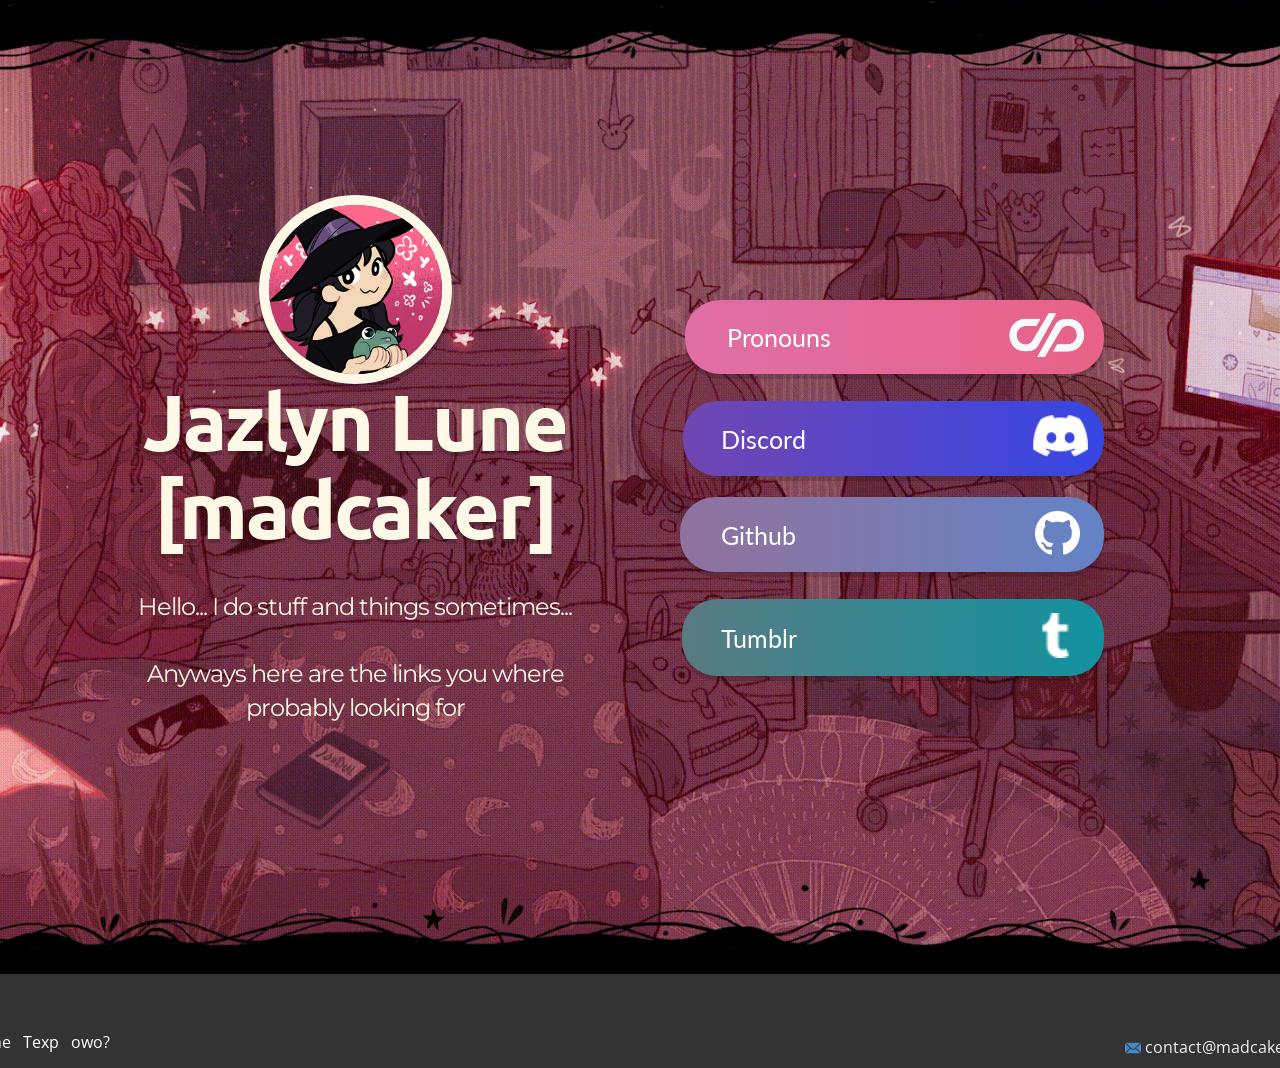
==== commit 1dbd02d2: "Watermark" ====
--- a/index.html
+++ b/index.html
@@ -1,5 +1,96 @@
-<!DOCTYPE HTML><html lang="en">
-<!-- Mirrored from madcaker.carrd.co/ by HTTrack Website Copier/3.x [XR&CO'2014], Fri, 03 Mar 2023 02:53:26 GMT -->
-<head><title>Jazlyn Lune</title><meta charset="utf-8" /><meta name="viewport" content="width=device-width,initial-scale=1" /><meta name="color-scheme" content="light only" /><meta name="description" content="Some bitch idk" /><meta property="og:site_name" content="Jazlyn Lune" /><meta property="og:title" content="Jazlyn Lune" /><meta property="og:type" content="website" /><meta property="og:description" content="Some bitch idk" /><meta property="og:image" content="assets/images/card76d2.jpg?v=fe4a9319" /><meta property="og:image:type" content="image/jpeg" /><meta property="og:image:width" content="1280" /><meta property="og:image:height" content="800" /><meta property="og:url" content="index.html" /><meta property="twitter:card" content="summary_large_image" /><link rel="canonical" href="index.html" /><link href="https://fonts.googleapis.com/css?display=swap&amp;family=Inter:800,800italic,600,600italic" rel="stylesheet" type="text/css" /><style>html,body,div,span,applet,object,iframe,h1,h2,h3,h4,h5,h6,p,blockquote,pre,a,abbr,acronym,address,big,cite,code,del,dfn,em,img,ins,kbd,q,s,samp,small,strike,strong,sub,sup,tt,var,b,u,i,center,dl,dt,dd,ol,ul,li,fieldset,form,label,legend,table,caption,tbody,tfoot,thead,tr,th,td,article,aside,canvas,details,embed,figure,figcaption,footer,header,hgroup,menu,nav,output,ruby,section,summary,time,mark,audio,video{margin:0;padding:0;border:0;font-size:100%;font:inherit;vertical-align:baseline;}article,aside,details,figcaption,figure,footer,header,hgroup,menu,nav,section{display:block;}body{line-height:1;}ol,ul{list-style:none;}blockquote,q{quotes:none;}blockquote:before,blockquote:after,q:before,q:after{content:'';content:none;}table{border-collapse:collapse;border-spacing:0;}body{-webkit-text-size-adjust:none}mark{background-color:transparent;color:inherit}input::-moz-focus-inner{border:0;padding:0}input[type="text"],input[type="email"],select,textarea{-moz-appearance:none;-webkit-appearance:none;-ms-appearance:none;appearance:none}*, *:before, *:after {box-sizing: border-box;}body {line-height: 1.0;min-height: var(--viewport-height);min-width: 320px;overflow-x: hidden;word-wrap: break-word;}body:before {content: '';display: block;background-attachment: scroll;height: var(--background-height);left: 0;pointer-events: none;position: fixed;top: 0;transform: scale(1);width: 100vw;z-index: 0;background-image: url('data:image/svg+xml;charset=utf8,%3Csvg%20xmlns%3D%22http%3A%2F%2Fwww.w3.org%2F2000%2Fsvg%22%20viewBox%3D%220%200%20512%20512%22%20width%3D%22512%22%20height%3D%22512%22%20preserveAspectRatio%3D%22none%22%3E%20%3Cstyle%3E%20path%20%7B%20fill%3A%20none%3B%20stroke-width%3A%204.01px%3B%20stroke%3A%20rgba(237,236,199,0.039)%3B%20vector-effect%3A%20non-scaling-stroke%3B%20%7D%20%3C%2Fstyle%3E%20%3Cpath%20d%3D%22M448%2C512c0-128-128-128-128-256S448%2C128%2C448%2C0%22%20%2F%3E%20%3Cpath%20d%3D%22M192%2C512c0-128-128-128-128-256S192%2C128%2C192%2C0%22%20%2F%3E%3C%2Fsvg%3E'), url('assets/images/bg76d2.gif?v=fe4a9319');background-size: 523px, auto;background-position: center, center;background-repeat: repeat, repeat;background-color: #FFFFFF;}body:after {background-color: #59404B;content: '';display: block;height: 100%;left: 0;opacity: 0;position: fixed;top: 0;transform: scale(1);transition: opacity 1s ease-in-out 0s, visibility 1s 0s;visibility: hidden;width: 100%;z-index: 1;}body.is-loading:after {opacity: 1;visibility: visible;}:root {--background-height: 100vh;--site-language-alignment: left;--site-language-direction: ltr;--site-language-flex-alignment: flex-start;--site-language-indent-left: 1;--site-language-indent-right: 0;--viewport-height: 100vh;}html {font-size: 18pt;}u {text-decoration: underline;}strong {color: inherit;font-weight: bolder;}em {font-style: italic;}code {background-color: rgba(144,144,144,0.25);border-radius: 0.25em;font-family: 'Lucida Console', 'Courier New', monospace;font-size: 0.9em;font-weight: normal;letter-spacing: 0;margin: 0 0.25em;padding: 0.25em 0.5em;text-indent: 0;}mark {background-color: rgba(144,144,144,0.25);}s {text-decoration: line-through;}sub {font-size: smaller;vertical-align: sub;}sup {font-size: smaller;vertical-align: super;}a {color: inherit;text-decoration: underline;transition: color 0.25s ease;}#wrapper {-webkit-overflow-scrolling: touch;align-items: center;display: flex;flex-direction: column;justify-content: center;min-height: var(--viewport-height);overflow: hidden;position: relative;z-index: 2;}#main {--alignment: center;--flex-alignment: center;--indent-left: 1;--indent-right: 1;--border-radius-tl: 0;--border-radius-tr: 0;--border-radius-br: 0;--border-radius-bl: 0;align-items: center;display: flex;flex-grow: 0;flex-shrink: 0;justify-content: center;max-width: 100%;position: relative;text-align: var(--alignment);z-index: 1;transition: opacity 1s ease 0s,transform 1s ease 0s;}#main > .inner {--padding-horizontal: 3rem;--padding-vertical: 3rem;--spacing: 1.5rem;--width: 57rem;border-radius: var(--border-radius-tl) var(--border-radius-tr) var(--border-radius-br) var(--border-radius-bl);max-width: 100%;position: relative;width: var(--width);z-index: 1;padding: var(--padding-vertical) var(--padding-horizontal);}#main > .inner > * {margin-top: var(--spacing);margin-bottom: var(--spacing);}#main > .inner > :first-child {margin-top: 0 !important;}#main > .inner > :last-child {margin-bottom: 0 !important;}#main > .inner > .full {margin-left: calc(var(--padding-horizontal) * -1);max-width: calc(100% + calc(var(--padding-horizontal) * 2) + 0.4725px);width: calc(100% + calc(var(--padding-horizontal) * 2) + 0.4725px);}#main > .inner > .full:first-child {border-top-left-radius: inherit;border-top-right-radius: inherit;margin-top: calc(var(--padding-vertical) * -1) !important;}#main > .inner > .full:last-child {border-bottom-left-radius: inherit;border-bottom-right-radius: inherit;margin-bottom: calc(var(--padding-vertical) * -1) !important;}#main > .inner > .full.screen {border-radius: 0 !important;max-width: 100vw;position: relative;width: 100vw;left: 50%;margin-left: -50vw;right: auto;}body.is-loading #main {opacity: 0;transform: scale(0.97);}body.is-instant #main, body.is-instant #main > .inner > *,body.is-instant #main > .inner > section > * {transition: none !important;}body.is-instant:after {display: none !important;transition: none !important;}.image {display: block;line-height: 0;max-width: 100%;position: relative;}.image .frame {-webkit-backface-visibility: hidden;-webkit-transform: translate3d(0, 0, 0);display: inline-block;max-width: 100%;overflow: hidden;vertical-align: top;width: 100%;}.image .frame img {border-radius: 0 !important;max-width: 100%;vertical-align: top;width: inherit;}.image.full .frame {display: block;}.image.full:first-child .frame {border-top-left-radius: inherit;border-top-right-radius: inherit;}.image.full:last-child .frame {border-bottom-left-radius: inherit;border-bottom-right-radius: inherit;}#image01 .frame {width: 8.375rem;border-radius: 100%;border-color: #EBE8CC;border-style: solid;border-width: 11px;box-shadow: 0rem 0.375rem 0rem 0rem rgba(0,0,0,0.188);transition: none;}#image01 .frame img {transition: none;}h1, h2, h3, p {direction: var(--site-language-direction);position: relative;}h1 span.p, h2 span.p, h3 span.p, p span.p {display: block;position: relative;}h1 span[style], h2 span[style], h3 span[style], p span[style], h1 strong, h2 strong, h3 strong, p strong, h1 a, h2 a, h3 a, p a, h1 code, h2 code, h3 code, p code, h1 mark, h2 mark, h3 mark, p mark {-webkit-text-fill-color: currentcolor;}#text01 {color: #EBE8CC;font-family: 'Inter', sans-serif;letter-spacing: -0.1rem;width: 100%;font-size: 4.5em;line-height: 1;font-weight: 800;text-shadow: 0rem 0.375rem 0rem rgba(0,0,0,0.188);}#text01 a {text-decoration: underline;}#text01 a:hover {text-decoration: none;}#text01 span.p:nth-child(n + 2) {margin-top: 1rem;}#text02 {text-align: left;color: #EBE8CC;font-family: 'Inter', sans-serif;font-size: 1em;line-height: 2;font-weight: 600;text-shadow: 0rem 0.188rem 0rem rgba(0,0,0,0.188);}#text02 a {color: #FFA078;text-decoration: underline;}#text02 a:hover {text-decoration: none;}#text02 span.p:nth-child(n + 2) {margin-top: 1rem;}.buttons {cursor: default;display: flex;justify-content: var(--flex-alignment);letter-spacing: 0;padding: 0;}.buttons li {max-width: 100%;}.buttons li a {align-items: center;justify-content: center;max-width: 100%;text-align: center;text-decoration: none;vertical-align: middle;white-space: nowrap;}#buttons01 {gap: 1.5rem;flex-direction: column;flex-wrap: nowrap;}#buttons01 li a {display: inline-flex;width: 100vw;height: 3.75rem;line-height: 3.75rem;padding: 0 1.875rem;vertical-align: middle;font-family: 'Inter', sans-serif;font-size: 1em;font-weight: 600;border-radius: 2rem;box-shadow: 0rem 0.375rem 0rem 0rem rgba(0,0,0,0.188);flex-direction: row-reverse;justify-content: flex-end;transition: transform 0.25s ease, color 0.25s ease, background-color 0.25s ease, border-color 0.25s ease;}#buttons01 li a svg {display: block;fill: #EBE8CC;flex-grow: 0;flex-shrink: 0;height: 100%;min-width: 16px;width: 1.625em;margin-left: 0.5em;margin-right: calc(-0.125em + 0rem);transition: fill 0.25s ease;}#buttons01 li a .label {direction: var(--site-language-direction);overflow: hidden;text-overflow: ellipsis;flex-grow: 1;flex-shrink: 1;text-align: left;width: 100%;}#buttons01 .button {background-color: #F08456;color: #EBE8CC;background-image: linear-gradient(22deg, rgba(255,61,61,0.412) 0%, rgba(240,132,86,0.008) 100%);background-position: 0% 0%;background-repeat: repeat;background-size: cover;}#buttons01 li a:hover {transform: scale(1.025);}#buttons01 .n01 {background-color: #D470B2;}#buttons01 .n02 {background-color: #3444F7;}#buttons01 .n03 {background-color: #6188D4;}#buttons01 .n04 {background-color: #2799A8;}#buttons01 .n05 {background-color: #F08456;}.container {position: relative;}.container > .wrapper {vertical-align: top;position: relative;max-width: 100%;border-radius: inherit;}.container > .wrapper > .inner {vertical-align: top;position: relative;max-width: 100%;border-radius: inherit;text-align: var(--alignment);}#main .container.full:first-child > .wrapper {border-top-left-radius: inherit;border-top-right-radius: inherit;}#main .container.full:last-child > .wrapper {border-bottom-left-radius: inherit;border-bottom-right-radius: inherit;}#main .container.full:first-child > .wrapper > .inner {border-top-left-radius: inherit;border-top-right-radius: inherit;}#main .container.full:last-child > .wrapper > .inner {border-bottom-left-radius: inherit;border-bottom-right-radius: inherit;}#container01 {--alignment: right;--flex-alignment: flex-end;--indent-left: 0;--indent-right: 1;display: flex;width: 100%;align-items: center;justify-content: center;background-color: transparent;}#container01 > .wrapper > .inner {--gutters: 4rem;--padding-horizontal: 0rem;--padding-vertical: 0rem;padding: var(--padding-vertical) var(--padding-horizontal);}#container01 > .wrapper {max-width: var(--width);width: 100%;}#container01.default > .wrapper > .inner > * {margin-bottom: var(--spacing);margin-top: var(--spacing);}#container01.default > .wrapper > .inner > *:first-child {margin-top: 0 !important;}#container01.default > .wrapper > .inner > *:last-child {margin-bottom: 0 !important;}#container01.columns > .wrapper > .inner {flex-wrap: wrap;display: flex;align-items: center;}#container01.columns > .wrapper > .inner > * {flex-grow: 0;flex-shrink: 0;max-width: 100%;text-align: var(--alignment);padding: 0 0 0 var(--gutters);}#container01.columns > .wrapper > .inner > * > * {margin-bottom: var(--spacing);margin-top: var(--spacing);}#container01.columns > .wrapper > .inner > * > *:first-child {margin-top: 0 !important;}#container01.columns > .wrapper > .inner > * > *:last-child {margin-bottom: 0 !important;}#container01.columns > .wrapper > .inner > *:first-child {margin-left: calc(var(--gutters) * -1);}#container01.default > .wrapper > .inner > .full {margin-left: calc(var(--padding-horizontal) * -1);max-width: none !important;width: calc(100% + (var(--padding-horizontal) * 2) + 0.4725px);}#container01.default > .wrapper > .inner > .full:first-child {margin-top: calc(var(--padding-vertical) * -1) !important;border-top-left-radius: inherit;border-top-right-radius: inherit;}#container01.default > .wrapper > .inner > .full:last-child {margin-bottom: calc(var(--padding-vertical) * -1) !important;border-bottom-left-radius: inherit;border-bottom-right-radius: inherit;}#container01.columns > .wrapper > .inner > div > .full {margin-left: calc(var(--gutters) * -0.5);max-width: none !important;width: calc(100% + var(--gutters) + 0.4725px);}#container01.columns > .wrapper > .inner > div:first-child > .full {margin-left: calc(var(--padding-horizontal) * -1);width: calc(100% + var(--padding-horizontal) + calc(var(--gutters) * 0.5) + 0.4725px);}#container01.columns > .wrapper > .inner > div:last-child > .full {width: calc(100% + var(--padding-horizontal) + calc(var(--gutters) * 0.5) + 0.4725px);}#container01.columns > .wrapper > .inner > div > .full:first-child {margin-top: calc(var(--padding-vertical) * -1) !important;}#container01.columns > .wrapper > .inner > div > .full:last-child {margin-bottom: calc(var(--padding-vertical) * -1) !important;}#container01.columns > .wrapper > .inner > .full {align-self: stretch;}#container01.columns > .wrapper > .inner > .full:first-child {border-bottom-left-radius: inherit;border-top-left-radius: inherit;}#container01.columns > .wrapper > .inner > .full:last-child {border-bottom-right-radius: inherit;border-top-right-radius: inherit;}#container01.columns > .wrapper > .inner > .full > .full:first-child:last-child {border-radius: inherit;height: calc(100% + (var(--padding-vertical) * 2));}#container01.columns > .wrapper > .inner > .full > .full:first-child:last-child > * {border-radius: inherit;height: 100%;position: absolute;width: 100%;}#container01 > .wrapper > .inner > :nth-child(1) {width: calc(55% + (var(--gutters) / 2));}#container01 > .wrapper > .inner > :nth-child(2) {width: calc(45% + (var(--gutters) / 2));}.icc-credits {display: block;opacity: 1 !important;position: relative;transition-delay: 0s !important;}.icc-credits span {border-radius: 24px;cursor: pointer;display: inline-block;font-family: Arial, sans-serif;font-size: 12px;letter-spacing: 0;line-height: 1;position: relative;text-decoration: none;width: auto;}.icc-credits span a {display: inline-block;padding: 0.5em 0.375em;position: relative;text-decoration: none;transition: color 0.25s ease, transform 0.25s ease;z-index: 1;}.icc-credits span a:before {content: '( ';opacity: 1;transition: opacity 0.25s ease;}.icc-credits span a:after {content: ' )';opacity: 1;transition: opacity 0.25s ease;}.icc-credits span::after {background-image: linear-gradient(30deg, #A464A1 15%, #3B5DAD 85%);border-radius: inherit;box-shadow: 0 0.25em 1.25em 0 rgba(0,0,0,0.25);content: '';display: block;height: calc(100% + 2px);left: -1px;opacity: 0;pointer-events: none;position: absolute;top: -1px;transition: opacity 0.25s ease, box-shadow 0.25s ease, transform 0.25s ease;width: calc(100% + 2px);}.icc-credits span:hover {text-transform: none !important;}.icc-credits span:hover a {color: #ffffff !important;transform: scale(1.1) translateY(-0.05rem);}.icc-credits span:hover a:before {opacity: 0;}.icc-credits span:hover a:after {opacity: 0;}.icc-credits span:hover::after {opacity: 1;transform: scale(1.1) translateY(-0.05rem);}#credits span {color: rgba(235,232,204,0.498);margin-top: 1.5rem !important;}@media (max-width: 1920px) {}@media (max-width: 1680px) {html {font-size: 13pt;}}@media (max-width: 1280px) {html {font-size: 13pt;}}@media (max-width: 1024px) {}@media (max-width: 980px) {html {font-size: 11pt;}}@media (max-width: 736px) {html {font-size: 12pt;}#main > .inner {--padding-horizontal: 2rem;--padding-vertical: 3rem;--spacing: 1.5rem;}#image01 .frame {width: 8.375rem;}#text01 {letter-spacing: -0.0875rem;width: 100%;font-size: 2.5em;line-height: 1.25;}#text02 {letter-spacing: 0rem;width: 100%;font-size: 1em;line-height: 2;}#buttons01 {gap: 1.5rem;}#buttons01 li a {letter-spacing: 0rem;font-size: 1em;}#buttons01 li a svg {width: 1.625em;}#container01 {--alignment: center;--flex-alignment: center;--indent-left: 1;--indent-right: 1;}#container01 > .wrapper > .inner {--gutters: 2rem;--padding-horizontal: 0rem;--padding-vertical: 0rem;}#container01.columns > .wrapper > .inner {flex-direction: column !important;flex-wrap: nowrap !important;}#container01.columns > .wrapper > .inner > span {height: 0;margin-top: calc(var(--gutters) * -1);pointer-events: none;visibility: hidden;}#container01.columns > .wrapper > .inner > *:first-child {margin-left: 0 !important;padding-top: 0 !important;}#container01.columns > .wrapper > .inner > * {padding: calc(var(--gutters) * 0.5) 0 !important;}#container01.columns > .wrapper > .inner > *:last-child {padding-bottom: 0 !important;}#container01.columns > .wrapper > .inner > div > .full {margin-left: calc(var(--padding-horizontal) * -1);width: calc(100% + (var(--padding-horizontal) * 2) + 0.4725px);}#container01.columns > .wrapper > .inner > div:first-of-type > .full {margin-left: calc(var(--padding-horizontal) * -1);width: calc(100% + (var(--padding-horizontal) * 2) + 0.4725px);}#container01.columns > .wrapper > .inner > div:last-of-type > .full {margin-left: calc(var(--padding-horizontal) * -1);width: calc(100% + (var(--padding-horizontal) * 2) + 0.4725px);}#container01.columns > .wrapper > .inner > div > .full:first-child {margin-top: calc(var(--gutters) * -0.5) !important;}#container01.columns > .wrapper > .inner > div > .full:last-child {margin-bottom: calc(var(--gutters) * -0.5) !important;}#container01.columns > .wrapper > .inner > div:first-of-type > .full:first-child {margin-top: calc(var(--padding-vertical) * -1) !important;}#container01.columns > .wrapper > .inner > div:last-of-type > .full:last-child {margin-bottom: calc(var(--padding-vertical) * -1) !important;}#container01.columns > .wrapper > .inner > div:first-of-type, #container01.columns > .wrapper > .inner > div:first-of-type > .full:first-child {border-top-left-radius: inherit;border-top-right-radius: inherit;}#container01.columns > .wrapper > .inner > div:last-of-type, #container01.columns > .wrapper > .inner > div:last-of-type > .full:last-child {border-bottom-left-radius: inherit;border-bottom-right-radius: inherit;}#container01.columns > .wrapper > .inner > div:first-of-type, #container01.columns > .wrapper > .inner > div:first-of-type > .full:last-child {border-bottom-left-radius: 0 !important;}#container01.columns > .wrapper > .inner > div:last-of-type, #container01.columns > .wrapper > .inner > div:last-of-type > .full:first-child {border-top-right-radius: 0 !important;}#container01.columns > .wrapper > .inner > .full > .full:first-child:last-child {height: auto;}#container01.columns > .wrapper > .inner > .full > .full:first-child:last-child > * {height: auto;position: relative;width: auto;}#container01 > .wrapper > .inner > :nth-child(1) {--alignment: center;--flex-alignment: center;--indent-left: 1;--indent-right: 1;min-height: 100% !important;width: 100% !important;}#container01 > .wrapper > .inner > :nth-child(2) {--alignment: center;--flex-alignment: center;--indent-left: 1;--indent-right: 1;min-height: 100% !important;width: 100% !important;}}@media (max-width: 480px) {#main > .inner {--spacing: 1.3125rem;}#buttons01 li a {max-width: 100%;width: 100%;}}@media (max-width: 360px) {#main > .inner {--padding-horizontal: 1.5rem;--padding-vertical: 2.25rem;--spacing: 1.125rem;}#text01 {font-size: 2.5em;}#text02 {font-size: 1em;}#buttons01 {gap: 1.125rem;}#container01 > .wrapper > .inner {--gutters: 2rem;--padding-horizontal: 0rem;--padding-vertical: 0rem;}}</style><noscript><style>body {overflow: auto !important;}body:after {display: none !important;}#main > .inner {opacity: 1.0 !important;}#main {opacity: 1.0 !important;transform: none !important;transition: none !important;filter: none !important;}</style></noscript></head><body class="is-loading"><svg xmlns="http://www.w3.org/2000/svg" version="1.1" xmlns:xlink="http://www.w3.org/1999/xlink" viewBox="0 0 40 40" display="none" width="0" height="0"><symbol id="icon-7b8b203a175397e05376f74d544a45d4" viewBox="0 0 40 40"><path d="M25,8.3C25.1,8.1,25,8,24.8,8l-3.4,0c-0.2,0-0.4,0.1-0.5,0.3l-8.4,14.2c-1.2,1.9-2.8,2.4-4.4,2.2C5.4,24.3,4,22.3,4,19.7 c0-2.6,2.2-4.8,4.8-4.8h5.3c0.2,0,0.4-0.1,0.5-0.3l1.9-3.3c0.1-0.2,0-0.3-0.2-0.3H8.8C3.9,11,0,14.9,0,19.7c0,2.3,0.9,4.8,2.6,6.5 c1.6,1.6,3.8,2.2,6.1,2.3c1.3,0,4.9,0,6.6-3C17.2,22.1,25,8.3,25,8.3L25,8.3z M37.4,13.3c-1.6-1.6-3.8-2.2-6.1-2.3 c-1.3,0-4.9,0-6.6,3C22.8,17.4,15,31.2,15,31.2c-0.1,0.2,0,0.3,0.2,0.3l3.4,0c0.2,0,0.4-0.1,0.5-0.3L27.5,17 c1.2-1.9,2.8-2.4,4.4-2.2c2.7,0.3,4.1,2.3,4.1,4.9c0,2.6-2.2,4.8-4.8,4.8h-5.3c-0.2,0-0.4,0.1-0.5,0.3l-1.9,3.3 c-0.1,0.2,0,0.3,0.2,0.3h7.6c4.8,0,8.8-3.9,8.8-8.8C40,17.4,39.1,14.9,37.4,13.3L37.4,13.3z"/></symbol><symbol id="icon-021973a1bb185878b41e1ef48ed6bbaa" viewBox="0 0 40 40"><path d="M35.7,13c-1.6-2-3.8-3.5-6.5-4.7c-2.8-1.1-5.8-1.7-9-1.7c-2.4,0-4.8,0.3-7,1C10.9,8.2,9,9.2,7.4,10.3 c-1.6,1.2-2.9,2.5-3.8,4.1c-1,1.6-1.4,3.3-1.4,5c0,2,0.6,3.9,1.8,5.7c1.2,1.8,2.9,3.2,5,4.4c-0.1,0.5-0.3,1-0.5,1.5 c-0.2,0.5-0.4,0.9-0.5,1.2c-0.2,0.3-0.4,0.7-0.7,1c-0.3,0.4-0.5,0.6-0.6,0.8c-0.1,0.2-0.4,0.4-0.7,0.8c-0.3,0.4-0.5,0.6-0.6,0.7 c0,0-0.1,0.1-0.2,0.2C5,35.8,5,35.8,5,35.8L4.8,36c-0.1,0.1-0.1,0.2-0.1,0.2c0,0,0,0.1,0,0.2c0,0.1,0,0.2,0,0.2v0 c0.1,0.2,0.2,0.4,0.4,0.6c0.2,0.1,0.4,0.2,0.6,0.2C6.6,37.3,7.3,37.2,8,37c3.5-0.9,6.6-2.5,9.2-4.9c1,0.1,2,0.2,2.9,0.2 c3.3,0,6.3-0.6,9-1.7c2.8-1.1,4.9-2.7,6.5-4.7c1.6-2,2.4-4.1,2.4-6.5C38.1,17.1,37.3,14.9,35.7,13z" /></symbol><symbol id="icon-8c4b37645de3c276d895d87df51ba614" viewBox="0 0 40 40"><path d="M36,20.3c0,3.5-1,6.6-3.1,9.4c-2,2.8-4.7,4.7-7.9,5.8c-0.4,0.1-0.6,0-0.8-0.1c-0.2-0.2-0.3-0.4-0.3-0.6v-4.4 c0-1.3-0.4-2.3-1.1-3c0.8-0.1,1.5-0.2,2.1-0.4c0.6-0.2,1.3-0.4,2-0.8c0.7-0.4,1.2-0.8,1.7-1.4c0.5-0.5,0.8-1.3,1.1-2.2 s0.4-2,0.4-3.1c0-1.7-0.5-3.1-1.6-4.3c0.5-1.3,0.5-2.7-0.2-4.2c-0.4-0.1-1,0-1.7,0.2c-0.7,0.3-1.4,0.6-1.9,0.9L24,12.5 c-1.3-0.4-2.6-0.5-4-0.5s-2.7,0.2-4,0.5c-0.2-0.2-0.5-0.3-0.9-0.6c-0.4-0.2-0.9-0.5-1.7-0.8c-0.8-0.3-1.4-0.4-1.8-0.3 c-0.6,1.6-0.7,3-0.1,4.2c-1.1,1.2-1.6,2.6-1.6,4.3c0,1.2,0.1,2.2,0.4,3.1s0.6,1.6,1.1,2.2s1,1,1.7,1.4c0.7,0.4,1.3,0.6,2,0.8 c0.6,0.2,1.3,0.3,2.1,0.4c-0.6,0.5-0.9,1.2-1,2.1c-0.3,0.1-0.6,0.2-0.9,0.3c-0.3,0.1-0.7,0.1-1.2,0.1c-0.5,0-0.9-0.1-1.4-0.4 c-0.5-0.3-0.8-0.7-1.2-1.3c-0.3-0.4-0.6-0.8-1-1.1c-0.4-0.3-0.8-0.4-1-0.5L9,26.5c-0.3,0-0.5,0-0.6,0.1c-0.1,0.1-0.1,0.1-0.1,0.2 c0,0.1,0.1,0.2,0.2,0.3c0.1,0.1,0.2,0.2,0.3,0.2l0.1,0.1c0.3,0.1,0.6,0.4,0.9,0.8s0.5,0.7,0.7,1.1l0.2,0.5c0.2,0.5,0.5,1,0.9,1.3 c0.4,0.3,0.9,0.5,1.4,0.6c0.5,0.1,1,0.1,1.4,0.1c0.5,0,0.9,0,1.2-0.1l0.5-0.1c0,0.5,0,1.1,0,1.9c0,0.7,0,1.1,0,1.1 c0,0.2-0.1,0.5-0.3,0.6c-0.2,0.2-0.5,0.2-0.8,0.1c-3.2-1.1-5.8-3-7.9-5.8S4,23.8,4,20.3c0-2.9,0.7-5.6,2.1-8S9.5,7.8,12,6.4 s5.1-2.1,8-2.1s5.6,0.7,8,2.1s4.4,3.4,5.8,5.8S36,17.4,36,20.3L36,20.3z"/></symbol><symbol id="icon-c1d8f15855a0b42b59eb995995e64fcd" viewBox="0 0 40 40"><path d="M26.8,29.7l1.6,4.6c-0.3,0.5-1,0.9-2.2,1.3s-2.3,0.6-3.4,0.6c-1.4,0-2.6-0.1-3.7-0.5s-2.1-0.8-2.8-1.4 c-0.7-0.6-1.3-1.3-1.9-2.1c-0.5-0.8-0.9-1.6-1.1-2.3c-0.2-0.8-0.3-1.5-0.3-2.3V16.9H9.7v-4.2c0.9-0.3,1.8-0.8,2.5-1.4 s1.3-1.1,1.8-1.8s0.8-1.3,1.1-2c0.3-0.7,0.5-1.4,0.7-1.9S16,4.6,16.1,4c0-0.1,0-0.1,0.1-0.2s0.1-0.1,0.1-0.1h4.8V12h6.5v4.9h-6.5V27 c0,0.4,0,0.8,0.1,1.1c0.1,0.3,0.2,0.7,0.4,1s0.5,0.6,1,0.8c0.4,0.2,1,0.3,1.6,0.3C25.2,30.2,26.1,30,26.8,29.7L26.8,29.7z"/></symbol><symbol id="icon-c3c8e1063e3b7f84f6b54712741de139" viewBox="0 0 40 40"><path d="M37.3,15.3v15.3c0,0.8-0.3,1.6-0.9,2.2c-0.6,0.6-1.4,0.9-2.2,0.9H5.8c-0.8,0-1.6-0.3-2.2-0.9s-0.9-1.4-0.9-2.2V15.3 c0.5,0.6,1.2,1.1,2,1.7c4.7,3.1,7.9,5.4,9.6,6.7c0.7,0.5,1.4,0.9,1.8,1.2c0.4,0.3,1,0.6,1.9,0.9c0.7,0.3,1.5,0.5,2.1,0.5l0,0 c0.6,0,1.4-0.2,2.1-0.5c0.7-0.3,1.4-0.6,1.9-0.9c0.4-0.3,1-0.7,1.8-1.2c2.2-1.6,5.4-3.8,9.6-6.7C36.1,16.5,36.7,15.9,37.3,15.3 L37.3,15.3z M37.3,9.6c0,1-0.3,2-0.9,2.9c-0.6,0.9-1.5,1.8-2.4,2.4c-4.9,3.3-7.9,5.4-9,6.2c-0.1,0.1-0.4,0.3-0.8,0.6 c-0.4,0.3-0.7,0.5-1,0.7c-0.3,0.2-0.6,0.4-1,0.6c-0.4,0.2-0.7,0.4-1.1,0.5c-0.4,0.1-0.6,0.2-0.9,0.2l0,0c-0.3,0-0.6-0.1-0.9-0.2 c-0.3-0.1-0.7-0.3-1.1-0.5c-0.4-0.2-0.7-0.4-1-0.6c-0.3-0.2-0.6-0.4-1-0.7c-0.4-0.3-0.7-0.5-0.8-0.6c-1.1-0.8-2.8-2-5.1-3.5 c-2.3-1.6-3.3-2.4-3.7-2.7c-0.8-0.5-1.6-1.2-2.3-2.2s-1-1.9-1-2.6c0-1,0.3-1.9,0.8-2.5c0.5-0.6,1.2-1,2.3-1h28.4 c0.8,0,1.6,0.3,2.2,0.9C37.1,8.1,37.3,8.8,37.3,9.6L37.3,9.6z"/></symbol></svg><div id="wrapper"><div id="main"><div class="inner"><div id="container01" class="container columns"><div class="wrapper"><div class="inner"><div><div id="image01" class="image"><span class="frame"><img src="assets/images/image0176d2.png?v=fe4a9319" alt="Picrew profile picture" /></span></div><h1 id="text01">Jazlyn Lune [madcaker]</h1><p id="text02"><span class="p">Hello, I do stuff and things sometimes...</span><span class="p">Anyways here&#039;s the links you where probably looking for</span></p></div><div><ul id="buttons01" class="buttons"><li><a href="https://pronouns.madcaker.dev/" class="button n01"><svg><use xlink:href="#icon-7b8b203a175397e05376f74d544a45d4"></use></svg><span class="label">Pronouns Page</span></a></li><li><a href="https://discordapp.com/users/500959414417752090" class="button n02"><svg><use xlink:href="#icon-021973a1bb185878b41e1ef48ed6bbaa"></use></svg><span class="label">Discord</span></a></li><li><a href="https://github.com/madcaker" class="button n03"><svg><use xlink:href="#icon-8c4b37645de3c276d895d87df51ba614"></use></svg><span class="label">Github</span></a></li><li><a href="https://www.tumblr.com/blog/madcaker" class="button n04"><svg><use xlink:href="#icon-c1d8f15855a0b42b59eb995995e64fcd"></use></svg><span class="label">Tumblr</span></a></li><li><a href="mailto:jazlyn@madcaker.dev" class="button n05"><svg><use xlink:href="#icon-c3c8e1063e3b7f84f6b54712741de139"></use></svg><span class="label">Email</span></a></li></ul></div></div></div></div><div id="credits" class="icc-credits"><span><a></a></span></div></div></div></div><script data-cfasync="false" src="cdn-cgi/scripts/5c5dd728/cloudflare-static/email-decode.min.js"></script><script>(function() {var on = addEventListener,$ = function(q) { return document.querySelector(q) },$$ = function(q) { return document.querySelectorAll(q) },$body = document.body,$inner = $('.inner'),client = (function() {var o = {browser: 'other',browserVersion: 0,os: 'other',osVersion: 0,mobile: false,canUse: null,flags: {lsdUnits: false,},},ua = navigator.userAgent,a, i;a = [['firefox', /Firefox\/([0-9\.]+)/],['edge', /Edge\/([0-9\.]+)/],['safari', /Version\/([0-9\.]+).+Safari/],['chrome', /Chrome\/([0-9\.]+)/],['chrome', /CriOS\/([0-9\.]+)/],['ie', /Trident\/.+rv:([0-9]+)/]];for (i=0; i < a.length; i++) {if (ua.match(a[i][1])) {o.browser = a[i][0];o.browserVersion = parseFloat(RegExp.$1);break;}}a = [['ios', /([0-9_]+) like Mac OS X/, function(v) { return v.replace('_', '.').replace('_', ''); }],['ios', /CPU like Mac OS X/, function(v) { return 0 }],['ios', /iPad; CPU/, function(v) { return 0 }],['android', /Android ([0-9\.]+)/, null],['mac', /Macintosh.+Mac OS X ([0-9_]+)/, function(v) { return v.replace('_', '.').replace('_', ''); }],['windows', /Windows NT ([0-9\.]+)/, null],['undefined', /Undefined/, null],];for (i=0; i < a.length; i++) {if (ua.match(a[i][1])) {o.os = a[i][0];o.osVersion = parseFloat( a[i][2] ? (a[i][2])(RegExp.$1) : RegExp.$1 );break;}}if (o.os == 'mac'&& ('ontouchstart' in window)&& ((screen.width == 1024 && screen.height == 1366)|| (screen.width == 834 && screen.height == 1112)|| (screen.width == 810 && screen.height == 1080)|| (screen.width == 768 && screen.height == 1024)))o.os = 'ios';o.mobile = (o.os == 'android' || o.os == 'ios');var _canUse = document.createElement('div');o.canUse = function(property, value) {var style;style = _canUse.style;if (!(property in style))return false;if (typeof value !== 'undefined') {style[property] = value;if (style[property] == '')return false;}return true;};o.flags.lsdUnits = o.canUse('width', '100dvw');return o;}()),trigger = function(t) {dispatchEvent(new Event(t));},cssRules = function(selectorText) {var ss = document.styleSheets,a = [],f = function(s) {var r = s.cssRules,i;for (i=0; i < r.length; i++) {if (r[i] instanceof CSSMediaRule && matchMedia(r[i].conditionText).matches)(f)(r[i]); else if (r[i] instanceof CSSStyleRule && r[i].selectorText == selectorText)a.push(r[i]);}},x, i;for (i=0; i < ss.length; i++)f(ss[i]);return a;},thisHash = function() {var h = location.hash ? location.hash.substring(1) : null,a;if (!h)return null;if (h.match(/\?/)) {a = h.split('?');h = a[0];history.replaceState(undefined, undefined, '#' + h);window.location.search = a[1];}if (h.length > 0&& !h.match(/^[a-zA-Z]/))h = 'x' + h;if (typeof h == 'string')h = h.toLowerCase();return h;},scrollToElement = function(e, style, duration) {var y, cy, dy,start, easing, offset, f;if (!e)y = 0; else {offset = (e.dataset.scrollOffset ? parseInt(e.dataset.scrollOffset) : 0) * parseFloat(getComputedStyle(document.documentElement).fontSize);switch (e.dataset.scrollBehavior ? e.dataset.scrollBehavior : 'default') {case 'default':default:y = e.offsetTop + offset;break;case 'center':if (e.offsetHeight < window.innerHeight)y = e.offsetTop - ((window.innerHeight - e.offsetHeight) / 2) + offset; else y = e.offsetTop - offset;break;case 'previous':if (e.previousElementSibling)y = e.previousElementSibling.offsetTop + e.previousElementSibling.offsetHeight + offset; else y = e.offsetTop + offset;break;}}if (!style)style = 'smooth';if (!duration)duration = 750;if (style == 'instant') {window.scrollTo(0, y);return;}start = Date.now();cy = window.scrollY;dy = y - cy;switch (style) {case 'linear':easing = function (t) { return t };break;case 'smooth':easing = function (t) { return t<.5 ? 4*t*t*t : (t-1)*(2*t-2)*(2*t-2)+1 };break;}f = function() {var t = Date.now() - start;if (t >= duration)window.scroll(0, y); else {window.scroll(0, cy + (dy * easing(t / duration)));requestAnimationFrame(f);}};f();},scrollToTop = function() {scrollToElement(null);},loadElements = function(parent) {var a, e, x, i;a = parent.querySelectorAll('iframe[data-src]:not([data-src=""])');for (i=0; i < a.length; i++) {a[i].contentWindow.location.replace(a[i].dataset.src);a[i].dataset.initialSrc = a[i].dataset.src;a[i].dataset.src = '';}a = parent.querySelectorAll('video[autoplay]');for (i=0; i < a.length; i++) {if (a[i].paused)a[i].play();}e = parent.querySelector('[data-autofocus="1"]');x = e ? e.tagName : null;switch (x) {case 'FORM':e = e.querySelector('.field input, .field select, .field textarea');if (e)e.focus();break;default:break;}},unloadElements = function(parent) {var a, e, x, i;a = parent.querySelectorAll('iframe[data-src=""]');for (i=0; i < a.length; i++) {if (a[i].dataset.srcUnload === '0')continue;if ('initialSrc' in a[i].dataset)a[i].dataset.src = a[i].dataset.initialSrc; else a[i].dataset.src = a[i].src;a[i].contentWindow.location.replace('about:blank');}a = parent.querySelectorAll('video');for (i=0; i < a.length; i++) {if (!a[i].paused)a[i].pause();}e = $(':focus');if (e)e.blur();};window._scrollToTop = scrollToTop;var thisURL = function() {return window.location.href.replace(window.location.search, '').replace(/#$/, '');};var getVar = function(name) {var a = window.location.search.substring(1).split('&'),b, k;for (k in a) {b = a[k].split('=');if (b[0] == name)return b[1];}return null;};var errors = {handle: function(handler) {window.onerror = function(message, url, line, column, error) {(handler)(error.message);return true;};},unhandle: function() {window.onerror = null;}};on('load', function() {setTimeout(function() {$body.classList.remove('is-loading');$body.classList.add('is-playing');setTimeout(function() {$body.classList.remove('is-playing');$body.classList.add('is-ready');}, 1000);}, 100);});loadElements(document.body);var style, sheet, rule;style = document.createElement('style');style.appendChild(document.createTextNode(''));document.head.appendChild(style);sheet = style.sheet;if (client.mobile) {(function() {if (client.flags.lsdUnits) {document.documentElement.style.setProperty('--viewport-height', '100svh');document.documentElement.style.setProperty('--background-height', '100dvh');} else {var f = function() {document.documentElement.style.setProperty('--viewport-height', window.innerHeight + 'px');document.documentElement.style.setProperty('--background-height', (window.innerHeight + 250) + 'px');};on('load', f);on('orientationchange', function() {setTimeout(function() {(f)();}, 100);});}})();}if (client.os == 'android') {(function() {sheet.insertRule('body::after { }', 0);rule = sheet.cssRules[0];var f = function() {rule.style.cssText = 'height: ' + (Math.max(screen.width, screen.height)) + 'px';};on('load', f);on('orientationchange', f);on('touchmove', f);})();$body.classList.add('is-touch');} else if (client.os == 'ios') {if (client.osVersion <= 11)(function() {sheet.insertRule('body::after { }', 0);rule = sheet.cssRules[0];rule.style.cssText = '-webkit-transform: scale(1.0)';})();if (client.osVersion <= 11)(function() {sheet.insertRule('body.ios-focus-fix::before { }', 0);rule = sheet.cssRules[0];rule.style.cssText = 'height: calc(100% + 60px)';on('focus', function(event) {$body.classList.add('ios-focus-fix');}, true);on('blur', function(event) {$body.classList.remove('ios-focus-fix');}, true);})();$body.classList.add('is-touch');}var scrollEvents = {items: [],add: function(o) {this.items.push({element: o.element,triggerElement: (('triggerElement' in o && o.triggerElement) ? o.triggerElement : o.element),enter: ('enter' in o ? o.enter : null),leave: ('leave' in o ? o.leave : null),mode: ('mode' in o ? o.mode : 3),offset: ('offset' in o ? o.offset : 0),initialState: ('initialState' in o ? o.initialState : null),state: false,});},handler: function() {var height, top, bottom, scrollPad;if (client.os == 'ios') {height = document.documentElement.clientHeight;top = document.body.scrollTop + window.scrollY;bottom = top + height;scrollPad = 125;} else {height = document.documentElement.clientHeight;top = document.documentElement.scrollTop;bottom = top + height;scrollPad = 0;}scrollEvents.items.forEach(function(item) {var bcr, elementTop, elementBottom, state, a, b;if (!item.enter&& !item.leave)return true;if (!item.triggerElement)return true;if (item.triggerElement.offsetParent === null) {if (item.state == true&& item.leave) {item.state = false;(item.leave).apply(item.element);if (!item.enter)item.leave = null;}return true;}bcr = item.triggerElement.getBoundingClientRect();elementTop = top + Math.floor(bcr.top);elementBottom = elementTop + bcr.height;if (item.initialState !== null) {state = item.initialState;item.initialState = null;} else {switch (item.mode) {case 1:default:state = (bottom > (elementTop - item.offset) && top < (elementBottom + item.offset));break;case 2:a = (top + (height * 0.5));state = (a > (elementTop - item.offset) && a < (elementBottom + item.offset));break;case 3:a = top + (height * 0.25);if (a - (height * 0.375) <= 0)a = 0;b = top + (height * 0.75);if (b + (height * 0.375) >= document.body.scrollHeight - scrollPad)b = document.body.scrollHeight + scrollPad;state = (b > (elementTop - item.offset) && a < (elementBottom + item.offset));break;}}if (state != item.state) {item.state = state;if (item.state) {if (item.enter) {(item.enter).apply(item.element);if (!item.leave)item.enter = null;}} else {if (item.leave) {(item.leave).apply(item.element);if (!item.enter)item.leave = null;}}}});},init: function() {on('load', this.handler);on('resize', this.handler);on('scroll', this.handler);(this.handler)();}};scrollEvents.init();var onvisible = {effects: {'blur-in': {transition: function (speed, delay) {return 'opacity ' + speed + 's ease' + (delay ? ' ' + delay + 's' : '') + ', ' +'filter ' + speed + 's ease' + (delay ? ' ' + delay + 's' : '');},rewind: function(intensity) {this.style.opacity = 0;this.style.filter = 'blur(' + (0.25 * intensity) + 'rem)';},play: function() {this.style.opacity = 1;this.style.filter = 'none';},},'zoom-in': {transition: function (speed, delay) {return 'opacity ' + speed + 's ease' + (delay ? ' ' + delay + 's' : '') + ', ' +'transform ' + speed + 's ease' + (delay ? ' ' + delay + 's' : '');},rewind: function(intensity, alt) {this.style.opacity = 0;this.style.transform = 'scale(' + (1 - ((alt ? 0.25 : 0.05) * intensity)) + ')';},play: function() {this.style.opacity = 1;this.style.transform = 'none';},},'zoom-out': {transition: function (speed, delay) {return 'opacity ' + speed + 's ease' + (delay ? ' ' + delay + 's' : '') + ', ' +'transform ' + speed + 's ease' + (delay ? ' ' + delay + 's' : '');},rewind: function(intensity, alt) {this.style.opacity = 0;this.style.transform = 'scale(' + (1 + ((alt ? 0.25 : 0.05) * intensity)) + ')';},play: function() {this.style.opacity = 1;this.style.transform = 'none';},},'slide-left': {transition: function (speed, delay) {return 'transform ' + speed + 's ease' + (delay ? ' ' + delay + 's' : '');},rewind: function() {this.style.transform = 'translateX(100vw)';},play: function() {this.style.transform = 'none';},},'slide-right': {transition: function (speed, delay) {return 'transform ' + speed + 's ease' + (delay ? ' ' + delay + 's' : '');},rewind: function() {this.style.transform = 'translateX(-100vw)';},play: function() {this.style.transform = 'none';},},'flip-forward': {transition: function (speed, delay) {return 'opacity ' + speed + 's ease' + (delay ? ' ' + delay + 's' : '') + ', ' +'transform ' + speed + 's ease' + (delay ? ' ' + delay + 's' : '');},rewind: function(intensity, alt) {this.style.opacity = 0;this.style.transformOrigin = '50% 50%';this.style.transform = 'perspective(1000px) rotateX(' + ((alt ? 45 : 15) * intensity) + 'deg)';},play: function() {this.style.opacity = 1;this.style.transform = 'none';},},'flip-backward': {transition: function (speed, delay) {return 'opacity ' + speed + 's ease' + (delay ? ' ' + delay + 's' : '') + ', ' +'transform ' + speed + 's ease' + (delay ? ' ' + delay + 's' : '');},rewind: function(intensity, alt) {this.style.opacity = 0;this.style.transformOrigin = '50% 50%';this.style.transform = 'perspective(1000px) rotateX(' + ((alt ? -45 : -15) * intensity) + 'deg)';},play: function() {this.style.opacity = 1;this.style.transform = 'none';},},'flip-left': {transition: function (speed, delay) {return 'opacity ' + speed + 's ease' + (delay ? ' ' + delay + 's' : '') + ', ' +'transform ' + speed + 's ease' + (delay ? ' ' + delay + 's' : '');},rewind: function(intensity, alt) {this.style.opacity = 0;this.style.transformOrigin = '50% 50%';this.style.transform = 'perspective(1000px) rotateY(' + ((alt ? 45 : 15) * intensity) + 'deg)';},play: function() {this.style.opacity = 1;this.style.transform = 'none';},},'flip-right': {transition: function (speed, delay) {return 'opacity ' + speed + 's ease' + (delay ? ' ' + delay + 's' : '') + ', ' +'transform ' + speed + 's ease' + (delay ? ' ' + delay + 's' : '');},rewind: function(intensity, alt) {this.style.opacity = 0;this.style.transformOrigin = '50% 50%';this.style.transform = 'perspective(1000px) rotateY(' + ((alt ? -45 : -15) * intensity) + 'deg)';},play: function() {this.style.opacity = 1;this.style.transform = 'none';},},'tilt-left': {transition: function (speed, delay) {return 'opacity ' + speed + 's ease' + (delay ? ' ' + delay + 's' : '') + ', ' +'transform ' + speed + 's ease' + (delay ? ' ' + delay + 's' : '');},rewind: function(intensity, alt) {this.style.opacity = 0;this.style.transform = 'rotate(' + ((alt ? 45 : 5) * intensity) + 'deg)';},play: function() {this.style.opacity = 1;this.style.transform = 'none';},},'tilt-right': {transition: function (speed, delay) {return 'opacity ' + speed + 's ease' + (delay ? ' ' + delay + 's' : '') + ', ' +'transform ' + speed + 's ease' + (delay ? ' ' + delay + 's' : '');},rewind: function(intensity, alt) {this.style.opacity = 0;this.style.transform = 'rotate(' + ((alt ? -45 : -5) * intensity) + 'deg)';},play: function() {this.style.opacity = 1;this.style.transform = 'none';},},'fade-right': {transition: function (speed, delay) {return 'opacity ' + speed + 's ease' + (delay ? ' ' + delay + 's' : '') + ', ' +'transform ' + speed + 's ease' + (delay ? ' ' + delay + 's' : '');},rewind: function(intensity) {this.style.opacity = 0;this.style.transform = 'translateX(' + (-1.5 * intensity) + 'rem)';},play: function() {this.style.opacity = 1;this.style.transform = 'none';},},'fade-left': {transition: function (speed, delay) {return 'opacity ' + speed + 's ease' + (delay ? ' ' + delay + 's' : '') + ', ' +'transform ' + speed + 's ease' + (delay ? ' ' + delay + 's' : '');},rewind: function(intensity) {this.style.opacity = 0;this.style.transform = 'translateX(' + (1.5 * intensity) + 'rem)';},play: function() {this.style.opacity = 1;this.style.transform = 'none';},},'fade-down': {transition: function (speed, delay) {return 'opacity ' + speed + 's ease' + (delay ? ' ' + delay + 's' : '') + ', ' +'transform ' + speed + 's ease' + (delay ? ' ' + delay + 's' : '');},rewind: function(intensity) {this.style.opacity = 0;this.style.transform = 'translateY(' + (-1.5 * intensity) + 'rem)';},play: function() {this.style.opacity = 1;this.style.transform = 'none';},},'fade-up': {transition: function (speed, delay) {return 'opacity ' + speed + 's ease' + (delay ? ' ' + delay + 's' : '') + ', ' +'transform ' + speed + 's ease' + (delay ? ' ' + delay + 's' : '');},rewind: function(intensity) {this.style.opacity = 0;this.style.transform = 'translateY(' + (1.5 * intensity) + 'rem)';},play: function() {this.style.opacity = 1;this.style.transform = 'none';},},'fade-in': {transition: function (speed, delay) {return 'opacity ' + speed + 's ease' + (delay ? ' ' + delay + 's' : '');},rewind: function() {this.style.opacity = 0;},play: function() {this.style.opacity = 1;},},'fade-in-background': {custom: true,transition: function (speed, delay) {this.style.setProperty('--onvisible-speed', speed + 's');if (delay)this.style.setProperty('--onvisible-delay', delay + 's');},rewind: function() {this.style.removeProperty('--onvisible-background-color');},play: function() {this.style.setProperty('--onvisible-background-color', 'rgba(0,0,0,0.001)');},},'zoom-in-image': {target: 'img',transition: function (speed, delay) {return 'transform ' + speed + 's ease' + (delay ? ' ' + delay + 's' : '');},rewind: function() {this.style.transform = 'scale(1)';},play: function(intensity) {this.style.transform = 'scale(' + (1 + (0.1 * intensity)) + ')';},},'zoom-out-image': {target: 'img',transition: function (speed, delay) {return 'transform ' + speed + 's ease' + (delay ? ' ' + delay + 's' : '');},rewind: function(intensity) {this.style.transform = 'scale(' + (1 + (0.1 * intensity)) + ')';},play: function() {this.style.transform = 'none';},},'focus-image': {target: 'img',transition: function (speed, delay) {return 'transform ' + speed + 's ease' + (delay ? ' ' + delay + 's' : '') + ', ' +'filter ' + speed + 's ease' + (delay ? ' ' + delay + 's' : '');},rewind: function(intensity) {this.style.transform = 'scale(' + (1 + (0.05 * intensity)) + ')';this.style.filter = 'blur(' + (0.25 * intensity) + 'rem)';},play: function(intensity) {this.style.transform = 'none';this.style.filter = 'none';},},},add: function(selector, settings) {var style = settings.style in this.effects ? settings.style : 'fade',speed = parseInt('speed' in settings ? settings.speed : 1000) / 1000,intensity = ((parseInt('intensity' in settings ? settings.intensity : 5) / 10) * 1.75) + 0.25,delay = parseInt('delay' in settings ? settings.delay : 0) / 1000,replay = 'replay' in settings ? settings.replay : false,stagger = 'stagger' in settings ? (parseInt(settings.stagger) > -125 ? (parseInt(settings.stagger) / 1000) : false) : false,staggerOrder = 'staggerOrder' in settings ? settings.staggerOrder : 'default',state = 'state' in settings ? settings.state : null,effect = this.effects[style];if ('CARRD_DISABLE_ANIMATION' in window) {if (style == 'fade-in-background')$$(selector).forEach(function(e) {e.style.setProperty('--onvisible-background-color', 'rgba(0,0,0,0.001)');});return;}$$(selector).forEach(function(e) {var children = (stagger !== false) ? e.querySelectorAll(':scope > li, :scope ul > li') : null,enter = function(staggerDelay=0) {var _this = this,transitionOrig;if (effect.target)_this = this.querySelector(effect.target);if (!effect.custom) {transitionOrig = _this.style.transition;_this.style.setProperty('backface-visibility', 'hidden');_this.style.transition = effect.transition(speed, delay + staggerDelay);} else effect.transition.apply(_this, [speed, delay + staggerDelay]);effect.play.apply(_this, [intensity, !!children]);if (!effect.custom)setTimeout(function() {_this.style.removeProperty('backface-visibility');_this.style.transition = transitionOrig;}, (speed + delay + staggerDelay) * 1000 * 2);},leave = function() {var _this = this,transitionOrig;if (effect.target)_this = this.querySelector(effect.target);if (!effect.custom) {transitionOrig = _this.style.transition;_this.style.setProperty('backface-visibility', 'hidden');_this.style.transition = effect.transition(speed);} else effect.transition.apply(_this, [speed]);effect.rewind.apply(_this, [intensity, !!children]);if (!effect.custom)setTimeout(function() {_this.style.removeProperty('backface-visibility');_this.style.transition = transitionOrig;}, speed * 1000 * 2);},targetElement, triggerElement;if (effect.target)targetElement = e.querySelector(effect.target); else targetElement = e;if (children)children.forEach(function(targetElement) {effect.rewind.apply(targetElement, [intensity, true]);}); else effect.rewind.apply(targetElement, [intensity]);triggerElement = e;if (e.parentNode) {if (e.parentNode.dataset.onvisibleTrigger)triggerElement = e.parentNode; else if (e.parentNode.parentNode) {if (e.parentNode.parentNode.dataset.onvisibleTrigger)triggerElement = e.parentNode.parentNode;}}scrollEvents.add({element: e,triggerElement: triggerElement,initialState: state,enter: children ? function() {var staggerDelay = 0,childHandler = function(e) {enter.apply(e, [staggerDelay]);staggerDelay += stagger;},a;if (staggerOrder == 'default') {children.forEach(childHandler);} else {a = Array.from(children);switch (staggerOrder) {case 'reverse':a.reverse();break;case 'random':a.sort(function() {return Math.random() - 0.5;});break;}a.forEach(childHandler);}} : enter,leave: (replay ? (children ? function() {children.forEach(function(e) {leave.apply(e);});} : leave) : null),});});},};onvisible.add('#image01', { style: 'fade-down', speed: 1000, intensity: 2, delay: 0, staggerOrder: '', replay: false });onvisible.add('#text01', { style: 'fade-right', speed: 1000, intensity: 2, delay: 0, staggerOrder: '', replay: false });onvisible.add('#text02', { style: 'fade-up', speed: 1000, intensity: 2, delay: 250, staggerOrder: '', replay: false });onvisible.add('#buttons01', { style: 'fade-left', speed: 1000, intensity: 6, delay: 0, stagger: 125, replay: false });})();</script></body>
-<!-- Mirrored from madcaker.carrd.co/ by HTTrack Website Copier/3.x [XR&CO'2014], Fri, 03 Mar 2023 02:53:27 GMT -->
-</html>+<!DOCTYPE html>
+<html style="font-size: 16px;" lang="en"><head>
+    <meta name="viewport" content="width=device-width, initial-scale=1.0">
+    <meta charset="utf-8">
+    <meta name="keywords" content="Jazlyn Lune[madcaker]​, Hello... I do stuff and things sometimes...Anyways here are the links you where probably looking for​​">
+    <meta name="description" content="">
+    <title>Home</title>
+    <link rel="stylesheet" href="nicepage.css" media="screen">
+<link rel="stylesheet" href="Home.css" media="screen">
+    <script class="u-script" type="text/javascript" src="jquery.js" defer=""></script>
+    <script class="u-script" type="text/javascript" src="nicepage.js" defer=""></script>
+    <meta name="generator" content="Nicepage 5.6.2, nicepage.com">
+    <link id="u-theme-google-font" rel="stylesheet" href="https://fonts.googleapis.com/css?family=Roboto:100,100i,300,300i,400,400i,500,500i,700,700i,900,900i|Open+Sans:300,300i,400,400i,500,500i,600,600i,700,700i,800,800i">
+    <link id="u-page-google-font" rel="stylesheet" href="https://fonts.googleapis.com/css?family=Ubuntu:300,300i,400,400i,500,500i,700,700i|Source+Sans+Pro:200,200i,300,300i,400,400i,600,600i,700,700i,900,900i|Lato:100,100i,300,300i,400,400i,700,700i,900,900i|Montserrat:100,100i,200,200i,300,300i,400,400i,500,500i,600,600i,700,700i,800,800i,900,900i">
+    
+    
+    <script type="application/ld+json">{
+		"@context": "http://schema.org",
+		"@type": "Organization",
+		"name": "Site1"
+}</script>
+    <meta name="theme-color" content="#478ac9">
+    <meta property="og:title" content="Home">
+    <meta property="og:description" content="">
+    <meta property="og:type" content="website">
+  <meta data-intl-tel-input-cdn-path="intlTelInput/"></head>
+  <body data-home-page="Home.html" data-home-page-title="Home" class="u-body u-xl-mode" data-lang="en">
+    <section class="u-align-center u-clearfix u-image u-section-1" id="carousel_94f2" data-image-width="1920" data-image-height="1080">
+      <div class="u-clearfix u-sheet u-sheet-1">
+        <img class="u-border-10 u-border-palette-3-light-3 u-image u-image-circle u-preserve-proportions u-image-1" src="images/image0176d2.png" alt="" data-image-width="251" data-image-height="251" data-animation-name="customAnimationIn" data-animation-duration="2000" data-animation-delay="0" data-animation-direction="">
+        <h1 class="u-align-center u-custom-font u-font-ubuntu u-text u-text-1">Jazlyn Lune<br>[madcaker] 
+        </h1>
+        <a href="https://pronouns.madcaker.dev" class="u-btn u-btn-round u-button-style u-custom-font u-font-source-sans-pro u-gradient u-hover-palette-1-light-2 u-none u-radius-35 u-text-grey-10 u-btn-1" target="_blank" data-animation-name="" data-animation-duration="0" data-animation-direction="">&nbsp; &nbsp; &nbsp; &nbsp; &nbsp; &nbsp; &nbsp; &nbsp; &nbsp; &nbsp; &nbsp; &nbsp; &nbsp; &nbsp; &nbsp; &nbsp; &nbsp; &nbsp; &nbsp; &nbsp; &nbsp; &nbsp; &nbsp; &nbsp; &nbsp; &nbsp; &nbsp; &nbsp; &nbsp; &nbsp; &nbsp; &nbsp; &nbsp; &nbsp; &nbsp; &nbsp; &nbsp; &nbsp; &nbsp; &nbsp; &nbsp; &nbsp; &nbsp;<span class="u-file-icon u-icon u-icon-1"><img src="images/logo-light1.png" alt=""></span>
+        </a>
+        <p class="u-align-left u-custom-font u-font-lato u-text u-text-custom-color-6 u-text-2">
+          <a class="u-active-none u-border-none u-btn u-button-link u-button-style u-hover-none u-none u-text-body-alt-color u-btn-2" href="https://pronouns.madcaker.dev"> &nbsp;Pronouns</a>
+        </p>
+        <a href="https://discord.com/users/500959414417752090" class="u-border-none u-btn u-btn-round u-button-style u-custom-font u-font-source-sans-pro u-gradient u-hover-palette-1-light-2 u-none u-radius-35 u-text-grey-10 u-btn-3" target="_blank" data-animation-name="" data-animation-duration="0" data-animation-direction="">&nbsp; &nbsp; &nbsp; &nbsp; &nbsp; &nbsp; &nbsp; &nbsp; &nbsp; &nbsp; &nbsp; &nbsp; &nbsp; &nbsp; &nbsp; &nbsp; &nbsp; &nbsp; &nbsp; &nbsp; &nbsp; &nbsp; &nbsp; &nbsp; &nbsp; &nbsp; &nbsp; &nbsp; &nbsp; &nbsp; &nbsp; &nbsp; &nbsp; &nbsp; &nbsp; &nbsp; &nbsp; &nbsp; &nbsp; &nbsp; &nbsp; &nbsp; &nbsp; &nbsp; &nbsp; &nbsp; &nbsp; &nbsp;<span class="u-file-icon u-icon u-icon-2"><img src="images/icons8-discord-new-641.png" alt=""></span>‎
+        </a>
+        <p class="u-align-left u-custom-font u-font-lato u-text u-text-custom-color-6 u-text-3">
+          <a class="u-active-none u-border-none u-btn u-button-link u-button-style u-hover-none u-none u-text-body-alt-color u-btn-4" href="https://discord.com/users/500959414417752090"> Discord</a>
+        </p>
+        <a href="https://github.com/madcaker" class="u-border-none u-btn u-btn-round u-button-style u-custom-font u-font-source-sans-pro u-gradient u-hover-palette-1-light-2 u-none u-radius-35 u-text-grey-10 u-btn-5" target="_blank" data-animation-name="" data-animation-duration="0" data-animation-direction="">&nbsp; &nbsp; &nbsp; &nbsp; &nbsp; &nbsp; &nbsp; &nbsp; &nbsp; &nbsp; &nbsp; &nbsp; &nbsp; &nbsp; &nbsp; &nbsp; &nbsp; &nbsp; &nbsp; &nbsp; &nbsp; &nbsp; &nbsp; &nbsp; &nbsp; &nbsp; &nbsp; &nbsp; &nbsp; &nbsp; &nbsp; &nbsp; &nbsp; &nbsp; &nbsp; &nbsp; &nbsp; &nbsp; &nbsp; &nbsp; &nbsp; &nbsp; &nbsp; &nbsp; &nbsp; &nbsp; &nbsp; &nbsp;<span class="u-file-icon u-icon u-icon-3"><img src="images/github-mark-white2.png" alt=""></span> ‎
+        </a>
+        <p class="u-align-left u-custom-font u-font-lato u-text u-text-custom-color-6 u-text-4">
+          <a class="u-active-none u-border-none u-btn u-button-link u-button-style u-hover-none u-none u-text-body-alt-color u-btn-6" href="https://github.com/madcaker"> Github</a>
+        </p>
+        <h2 class="u-align-center u-custom-font u-font-montserrat u-hidden-sm u-subtitle u-text u-text-palette-3-light-3 u-text-5">Hello... I do stuff and things sometimes...<br>
+          <br>Anyways here are the links you where probably looking for 
+        </h2>
+        <a href="https://www.tumblr.com/madcaker" class="u-border-none u-btn u-btn-round u-button-style u-custom-font u-font-source-sans-pro u-gradient u-hover-palette-1-light-2 u-none u-radius-35 u-text-grey-10 u-btn-7" target="_blank" data-animation-name="" data-animation-duration="0" data-animation-direction="">&nbsp; &nbsp; &nbsp; &nbsp; &nbsp; &nbsp; &nbsp; &nbsp; &nbsp; &nbsp; &nbsp; &nbsp; &nbsp; &nbsp; &nbsp; &nbsp; &nbsp; &nbsp; &nbsp; &nbsp; &nbsp; &nbsp; &nbsp; &nbsp; &nbsp; &nbsp; &nbsp; &nbsp; &nbsp; &nbsp; &nbsp; &nbsp; &nbsp; &nbsp; &nbsp; &nbsp; &nbsp; &nbsp; &nbsp; &nbsp; &nbsp; &nbsp; &nbsp; &nbsp; &nbsp; &nbsp; &nbsp;<span class="u-file-icon u-icon u-icon-4"><img src="images/icons8-tumblr-a-microblogging-and-social-networking-website-24.png" alt=""></span> ‎
+        </a>
+        <p class="u-align-left u-custom-font u-font-lato u-text u-text-custom-color-6 u-text-6">
+          <a class="u-active-none u-border-none u-btn u-button-link u-button-style u-hover-none u-none u-text-body-alt-color u-btn-8" href="https://www.tumblr.com/madcaker"> Tumblr</a>
+        </p>
+      </div>
+    </section>
+    
+    
+    <footer class="u-align-center u-clearfix u-footer u-grey-80 u-footer" id="sec-23f0"><div class="u-clearfix u-sheet u-valign-bottom-sm u-sheet-1">
+        <a class="u-login u-login-1" href="secretpageomg.html">Login</a>
+        <nav class="u-menu u-menu-one-level u-offcanvas u-menu-1" data-responsive-from="XS">
+          <div class="menu-collapse">
+            <a class="u-button-style u-custom-left-right-menu-spacing u-custom-top-bottom-menu-spacing u-nav-link" href="#">
+              <svg class="u-svg-link" viewBox="0 0 24 24"><use xmlns:xlink="http://www.w3.org/1999/xlink" xlink:href="#svg-e741"></use></svg>
+              <svg class="u-svg-content" version="1.1" id="svg-e741" viewBox="0 0 16 16" x="0px" y="0px" xmlns:xlink="http://www.w3.org/1999/xlink" xmlns="http://www.w3.org/2000/svg"><g><rect y="1" width="16" height="2"></rect><rect y="7" width="16" height="2"></rect><rect y="13" width="16" height="2"></rect>
+</g></svg>
+            </a>
+          </div>
+          <div class="u-custom-menu u-nav-container">
+            <ul class="u-nav u-unstyled"><li class="u-nav-item"><a class="u-button-style u-nav-link" href="Home.html" style="padding: 11px 6px;">Home</a>
+</li><li class="u-nav-item"><a class="u-button-style u-nav-link" href="https://www.madcaker.dev/texp" style="padding: 11px 6px;">Texp</a>
+</li><li class="u-nav-item"><a class="u-button-style u-nav-link" href="https://www.madcaker.com/owo" style="padding: 11px 6px;">owo?</a>
+</li></ul>
+          </div>
+          <div class="u-custom-menu u-nav-container-collapse">
+            <div class="u-black u-container-style u-inner-container-layout u-opacity u-opacity-95 u-sidenav">
+              <div class="u-inner-container-layout u-sidenav-overflow">
+                <div class="u-menu-close"></div>
+                <ul class="u-align-center u-nav u-popupmenu-items u-unstyled u-nav-2"><li class="u-nav-item"><a class="u-button-style u-nav-link" href="Home.html">Home</a>
+</li><li class="u-nav-item"><a class="u-button-style u-nav-link" href="https://www.madcaker.dev/texp">Texp</a>
+</li><li class="u-nav-item"><a class="u-button-style u-nav-link" href="https://www.madcaker.com/owo">owo?</a>
+</li></ul>
+              </div>
+            </div>
+            <div class="u-black u-menu-overlay u-opacity u-opacity-70"></div>
+          </div>
+        </nav>
+        <a href="mailto:contact@madcaker.dev?subject=-Sent%20from%20madcaker.dev-" class="u-active-none u-bottom-left-radius-0 u-bottom-right-radius-0 u-btn u-btn-rectangle u-button-style u-hover-none u-none u-radius-0 u-text-grey-5 u-top-left-radius-0 u-top-right-radius-0 u-btn-1"><span class="u-icon u-icon-1"><svg class="u-svg-content" viewBox="0 0 24 16" x="0px" y="0px" style="width: 1em; height: 1em;"><path fill="currentColor" d="M23.8,1.1l-7.3,6.8l7.3,6.8c0.1-0.2,0.2-0.6,0.2-0.9V2C24,1.7,23.9,1.4,23.8,1.1z M21.8,0H2.2
+	c-0.4,0-0.7,0.1-1,0.2L10.6,9c0.8,0.8,2.2,0.8,3,0l9.2-8.7C22.6,0.1,22.2,0,21.8,0z M0.2,1.1C0.1,1.4,0,1.7,0,2V14
+	c0,0.3,0.1,0.6,0.2,0.9l7.3-6.8L0.2,1.1z M15.5,9l-1.1,1c-1.3,1.2-3.6,1.2-4.9,0l-1-1l-7.3,6.8c0.2,0.1,0.6,0.2,1,0.2H22
+	c0.4,0,0.6-0.1,1-0.2L15.5,9z"></path></svg><img></span>&nbsp;contact@madcaker.dev
+        </a>
+      </div></footer>
+
+</body></html>
--- a/nicepage.css
+++ b/nicepage.css
@@ -0,0 +1,43327 @@
+@charset "UTF-8";
+.u-hidden-block {
+  visibility: hidden!important;
+}
+.u-locked-block {
+  pointer-events: none!important;
+}
+/*! normalize.css v4.1.1 | MIT License | github.com/necolas/normalize.css */
+html {
+  font-family: sans-serif;
+  -ms-text-size-adjust: 100%;
+  -webkit-text-size-adjust: 100%;
+}
+body {
+  margin: 0;
+}
+article,
+aside,
+details,
+figcaption,
+figure,
+footer,
+header,
+main,
+menu,
+nav,
+section,
+summary {
+  display: block;
+}
+audio,
+canvas,
+progress,
+video {
+  display: inline-block;
+}
+audio:not([controls]) {
+  display: none;
+  height: 0;
+}
+progress {
+  vertical-align: baseline;
+}
+template,
+[hidden] {
+  display: none;
+}
+a {
+  background-color: transparent;
+  -webkit-text-decoration-skip: objects;
+}
+a:active,
+a:hover {
+  outline-width: 0;
+}
+abbr[title] {
+  border-bottom: none;
+  text-decoration: underline;
+}
+b,
+strong {
+  font-weight: inherit;
+  font-weight: bold;
+}
+dfn {
+  font-style: italic;
+}
+h1 {
+  font-size: 2em;
+  margin: 0.67em 0;
+}
+mark {
+  background-color: #ff0;
+  color: #000;
+}
+small {
+  font-size: 80%;
+}
+sub,
+sup {
+  font-size: 75%;
+  line-height: 0;
+  position: relative;
+  vertical-align: baseline;
+}
+sub {
+  bottom: -0.25em;
+}
+sup {
+  top: -0.5em;
+}
+img {
+  border-style: none;
+}
+svg:not(:root) {
+  overflow: hidden;
+}
+code,
+kbd,
+pre,
+samp {
+  font-family: monospace,monospace;
+  font-size: 1em;
+}
+hr {
+  box-sizing: content-box;
+  height: 0;
+  overflow: visible;
+}
+button,
+input,
+optgroup,
+select,
+textarea {
+  color: inherit;
+  font: inherit;
+  margin: 0;
+}
+optgroup {
+  font-weight: 700;
+}
+button,
+input {
+  overflow: visible;
+}
+button,
+select {
+  text-transform: none;
+}
+button,
+html [type="button"],
+[type="reset"],
+[type="submit"] {
+  -webkit-appearance: button;
+}
+button::-moz-focus-inner,
+[type="button"]::-moz-focus-inner,
+[type="reset"]::-moz-focus-inner,
+[type="submit"]::-moz-focus-inner {
+  border-style: none;
+  padding: 0;
+}
+button:-moz-focusring,
+[type="button"]:-moz-focusring,
+[type="reset"]:-moz-focusring,
+[type="submit"]:-moz-focusring {
+  outline: 1px dotted ButtonText;
+}
+fieldset {
+  border: 1px solid silver;
+  margin: 0 2px;
+  padding: 0.35em 0.625em 0.75em;
+}
+legend {
+  box-sizing: border-box;
+  color: inherit;
+  display: table;
+  max-width: 100%;
+  padding: 0;
+  white-space: normal;
+}
+textarea {
+  overflow: auto;
+  outline: none;
+}
+button,
+select,
+input,
+textarea {
+  outline: none;
+}
+[type="checkbox"],
+[type="radio"] {
+  box-sizing: border-box;
+  padding: 0;
+}
+[type="number"]::-webkit-inner-spin-button,
+[type="number"]::-webkit-outer-spin-button {
+  height: auto;
+}
+[type="search"] {
+  -webkit-appearance: textfield;
+  outline-offset: -2px;
+}
+[type="search"]::-webkit-search-cancel-button,
+[type="search"]::-webkit-search-decoration {
+  -webkit-appearance: none;
+}
+::-webkit-input-placeholder {
+  color: inherit;
+  opacity: 0.54;
+}
+::-webkit-file-upload-button {
+  -webkit-appearance: button;
+  font: inherit;
+}
+ul,
+ol {
+  padding-left: 20px;
+}
+/* Fade effect */
+/* Over effect */
+/* Slide effect */
+/* Over and Slide effect */
+/* Flip Left effect */
+/* Flip Right effect */
+/* Flip Top effect */
+/* Flip Bottom effect */
+/* Wobble Left effect */
+/* Wobble Right effect */
+/* Wobble top effect */
+/* Wobble bottom effect */
+/* Zoom and Rotate Effects */
+/* Utility */
+.u-over-slide {
+  position: absolute;
+  left: 0;
+  top: 0;
+  width: 100%;
+  height: 100%;
+}
+.u-background-effect {
+  overflow: hidden;
+}
+.u-background-effect ~ .u-container-layout {
+  cursor: pointer;
+}
+/* Fade effect */
+.u-effect-fade .u-over-slide {
+  opacity: 0;
+  transition: all 500ms ease;
+}
+.u-effect-fade:hover .u-over-slide,
+.u-effect-fade.u-effect-active .u-over-slide {
+  opacity: 1;
+}
+/* Over effect */
+.u-effect-over-left .u-over-slide {
+  transform: translate(-100%, 0);
+  transition: all 500ms ease;
+}
+.u-effect-over-left:hover .u-over-slide,
+.u-effect-over-left.u-effect-active .u-over-slide {
+  transform: translate(0, 0);
+}
+.u-effect-over-right .u-over-slide {
+  transform: translate(100%, 0);
+  transition: all 500ms ease;
+}
+.u-effect-over-right:hover .u-over-slide,
+.u-effect-over-right.u-effect-active .u-over-slide {
+  transform: translate(0, 0);
+}
+.u-effect-over-top .u-over-slide {
+  transform: translate(0, -100%);
+  transition: all 500ms ease;
+}
+.u-effect-over-top:hover .u-over-slide,
+.u-effect-over-top.u-effect-active .u-over-slide {
+  transform: translate(0, 0);
+}
+.u-effect-over-bottom .u-over-slide {
+  transform: translate(0, 100%);
+  transition: all 500ms ease;
+}
+.u-effect-over-bottom:hover .u-over-slide,
+.u-effect-over-bottom.u-effect-active .u-over-slide {
+  transform: translate(0, 0);
+}
+.u-effect-over-topleft .u-over-slide {
+  transform: translate(-100%, -100%);
+  transition: all 500ms ease;
+}
+.u-effect-over-topleft:hover .u-over-slide,
+.u-effect-over-topleft.u-effect-active .u-over-slide {
+  transform: translate(0, 0);
+}
+.u-effect-over-topright .u-over-slide {
+  transform: translate(100%, -100%);
+  transition: all 500ms ease;
+}
+.u-effect-over-topright:hover .u-over-slide,
+.u-effect-over-topright.u-effect-active .u-over-slide {
+  transform: translate(0, 0);
+}
+.u-effect-over-bottomleft .u-over-slide {
+  transform: translate(-100%, 100%);
+  transition: all 500ms ease;
+}
+.u-effect-over-bottomleft:hover .u-over-slide,
+.u-effect-over-bottomleft.u-effect-active .u-over-slide {
+  transform: translate(0, 0);
+}
+.u-effect-over-bottomright .u-over-slide {
+  transform: translate(100%, 100%);
+  transition: all 500ms ease;
+}
+.u-effect-over-bottomright:hover .u-over-slide,
+.u-effect-over-bottomright.u-effect-active .u-over-slide {
+  transform: translate(0, 0);
+}
+/* Slide effect */
+.u-effect-slide-left .u-over-slide {
+  transform: translate(-100%, 0);
+  transition: all 500ms ease;
+}
+.u-effect-slide-left:hover .u-over-slide,
+.u-effect-slide-left.u-effect-active .u-over-slide {
+  transform: translate(0, 0);
+}
+.u-effect-slide-left .u-back-slide {
+  transition: all 500ms ease;
+}
+.u-effect-slide-left:hover .u-back-slide,
+.u-effect-slide-left.u-effect-active .u-back-slide {
+  transform: translate(100%, 0);
+}
+.u-effect-slide-right .u-over-slide {
+  transform: translate(100%, 0);
+  transition: all 500ms ease;
+}
+.u-effect-slide-right:hover .u-over-slide,
+.u-effect-slide-right.u-effect-active .u-over-slide {
+  transform: translate(0, 0);
+}
+.u-effect-slide-right .u-back-slide {
+  transition: all 500ms ease;
+}
+.u-effect-slide-right:hover .u-back-slide,
+.u-effect-slide-right.u-effect-active .u-back-slide {
+  transform: translate(-100%, 0);
+}
+.u-effect-slide-top .u-over-slide {
+  transform: translate(0, -100%);
+  transition: all 500ms ease;
+}
+.u-effect-slide-top:hover .u-over-slide,
+.u-effect-slide-top.u-effect-active .u-over-slide {
+  transform: translate(0, 0);
+}
+.u-effect-slide-top .u-back-slide {
+  transition: all 500ms ease;
+}
+.u-effect-slide-top:hover .u-back-slide,
+.u-effect-slide-top.u-effect-active .u-back-slide {
+  transform: translate(0, 100%);
+}
+.u-effect-slide-bottom .u-over-slide {
+  transform: translate(0, 100%);
+  transition: all 500ms ease;
+}
+.u-effect-slide-bottom:hover .u-over-slide,
+.u-effect-slide-bottom.u-effect-active .u-over-slide {
+  transform: translate(0, 0);
+}
+.u-effect-slide-bottom .u-back-slide {
+  transition: all 500ms ease;
+}
+.u-effect-slide-bottom:hover .u-back-slide,
+.u-effect-slide-bottom.u-effect-active .u-back-slide {
+  transform: translate(0, -100%);
+}
+.u-effect-slide-topleft .u-over-slide {
+  transform: translate(-100%, -100%);
+  transition: all 500ms ease;
+}
+.u-effect-slide-topleft:hover .u-over-slide,
+.u-effect-slide-topleft.u-effect-active .u-over-slide {
+  transform: translate(0, 0);
+}
+.u-effect-slide-topleft .u-back-slide {
+  transition: all 500ms ease;
+}
+.u-effect-slide-topleft:hover .u-back-slide,
+.u-effect-slide-topleft.u-effect-active .u-back-slide {
+  transform: translate(100%, 100%);
+}
+.u-effect-slide-topright .u-over-slide {
+  transform: translate(100%, -100%);
+  transition: all 500ms ease;
+}
+.u-effect-slide-topright:hover .u-over-slide,
+.u-effect-slide-topright.u-effect-active .u-over-slide {
+  transform: translate(0, 0);
+}
+.u-effect-slide-topright .u-back-slide {
+  transition: all 500ms ease;
+}
+.u-effect-slide-topright:hover .u-back-slide,
+.u-effect-slide-topright.u-effect-active .u-back-slide {
+  transform: translate(-100%, 100%);
+}
+.u-effect-slide-bottomleft .u-over-slide {
+  transform: translate(-100%, 100%);
+  transition: all 500ms ease;
+}
+.u-effect-slide-bottomleft:hover .u-over-slide,
+.u-effect-slide-bottomleft.u-effect-active .u-over-slide {
+  transform: translate(0, 0);
+}
+.u-effect-slide-bottomleft .u-back-slide {
+  transition: all 500ms ease;
+}
+.u-effect-slide-bottomleft:hover .u-back-slide,
+.u-effect-slide-bottomleft.u-effect-active .u-back-slide {
+  transform: translate(100%, -100%);
+}
+.u-effect-slide-bottomright .u-over-slide {
+  transform: translate(100%, 100%);
+  transition: all 500ms ease;
+}
+.u-effect-slide-bottomright:hover .u-over-slide,
+.u-effect-slide-bottomright.u-effect-active .u-over-slide {
+  transform: translate(0, 0);
+}
+.u-effect-slide-bottomright .u-back-slide {
+  transition: all 500ms ease;
+}
+.u-effect-slide-bottomright:hover .u-back-slide,
+.u-effect-slide-bottomright.u-effect-active .u-back-slide {
+  transform: translate(-100%, -100%);
+}
+/* Flip */
+.u-effect-flip-left,
+.u-effect-flip-left .u-slidesWrapper {
+  perspective: 300px;
+}
+.u-effect-flip-left .u-over-slide {
+  opacity: 0;
+  transform: rotateY(180deg);
+  transform-origin: center left;
+  transition: transform 500ms ease, transform-origin 500ms ease, opacity 0ms ease 500ms;
+}
+.u-effect-flip-left:hover .u-over-slide,
+.u-effect-flip-left.u-effect-active .u-over-slide {
+  opacity: 1;
+  transform: rotateY(0deg);
+  transition: transform 500ms ease, transform-origin 500ms ease;
+}
+.u-effect-flip-right,
+.u-effect-flip-right .u-slidesWrapper {
+  perspective: 300px;
+}
+.u-effect-flip-right .u-over-slide {
+  opacity: 0;
+  transform: rotateY(-180deg);
+  transform-origin: center right;
+  transition: transform 500ms ease, transform-origin 500ms ease, opacity 0ms ease 500ms;
+}
+.u-effect-flip-right:hover .u-over-slide,
+.u-effect-flip-right.u-effect-active .u-over-slide {
+  opacity: 1;
+  transform: rotateY(0deg);
+  transition: transform 500ms ease, transform-origin 500ms ease;
+}
+.u-effect-flip-top,
+.u-effect-flip-top .u-slidesWrapper {
+  perspective: 300px;
+}
+.u-effect-flip-top .u-over-slide {
+  opacity: 0;
+  transform: rotateX(-180deg);
+  transform-origin: center top;
+  transition: transform 500ms ease, transform-origin 500ms ease, opacity 0ms ease 500ms;
+}
+.u-effect-flip-top:hover .u-over-slide,
+.u-effect-flip-top.u-effect-active .u-over-slide {
+  opacity: 1;
+  transform: rotateX(0deg);
+  transition: transform 500ms ease, transform-origin 500ms ease;
+}
+.u-effect-flip-bottom,
+.u-effect-flip-bottom .u-slidesWrapper {
+  perspective: 300px;
+}
+.u-effect-flip-bottom .u-over-slide {
+  opacity: 0;
+  transform: rotateX(180deg);
+  transform-origin: center bottom;
+  transition: transform 500ms ease, transform-origin 500ms ease, opacity 0ms ease 500ms;
+}
+.u-effect-flip-bottom:hover .u-over-slide,
+.u-effect-flip-bottom.u-effect-active .u-over-slide {
+  opacity: 1;
+  transform: rotateX(0deg);
+  transition: transform 500ms ease, transform-origin 500ms ease;
+}
+/* Wooble */
+.u-effect-wobble-left,
+.u-effect-wobble-left .u-slidesWrapper {
+  perspective: 300px;
+}
+.u-effect-wobble-left .u-over-slide {
+  opacity: 0;
+  transform: rotateY(130deg);
+  transform-origin: center left;
+  transition: transform 500ms ease, transform-origin 500ms ease, opacity 0ms ease 500ms;
+}
+.u-effect-wobble-left:hover .u-over-slide,
+.u-effect-wobble-left.u-effect-active .u-over-slide {
+  opacity: 1;
+  transform: rotateY(0deg);
+  transform-origin: center right;
+  transition: transform 500ms ease, transform-origin 500ms ease;
+}
+.u-effect-wobble-right,
+.u-effect-wobble-right .u-slidesWrapper {
+  perspective: 300px;
+}
+.u-effect-wobble-right .u-over-slide {
+  opacity: 0;
+  transform: rotateY(-130deg);
+  transform-origin: center right;
+  transition: transform 500ms ease, transform-origin 500ms ease, opacity 0ms ease 500ms;
+}
+.u-effect-wobble-right:hover .u-over-slide,
+.u-effect-wobble-right.u-effect-active .u-over-slide {
+  opacity: 1;
+  transform: rotateY(0deg);
+  transform-origin: center left;
+  transition: transform 500ms ease, transform-origin 500ms ease;
+}
+.u-effect-wobble-top,
+.u-effect-wobble-top .u-slidesWrapper {
+  perspective: 300px;
+}
+.u-effect-wobble-top .u-over-slide {
+  opacity: 0;
+  transform: rotateX(-130deg);
+  transform-origin: center top;
+  transition: transform 500ms ease, transform-origin 500ms ease, opacity 0ms ease 500ms;
+}
+.u-effect-wobble-top:hover .u-over-slide,
+.u-effect-wobble-top.u-effect-active .u-over-slide {
+  opacity: 1;
+  transform: rotateX(0deg);
+  transform-origin: center bottom;
+  transition: transform 500ms ease, transform-origin 500ms ease;
+}
+.u-effect-wobble-bottom,
+.u-effect-wobble-bottom .u-slidesWrapper {
+  perspective: 300px;
+}
+.u-effect-wobble-bottom .u-over-slide {
+  opacity: 0;
+  transform: rotateX(130deg);
+  transform-origin: center bottom;
+  transition: transform 500ms ease, transform-origin 500ms ease, opacity 0ms ease 500ms;
+}
+.u-effect-wobble-bottom:hover .u-over-slide,
+.u-effect-wobble-bottom.u-effect-active .u-over-slide {
+  opacity: 1;
+  transform: rotateX(0deg);
+  transform-origin: center top;
+  transition: transform 500ms ease, transform-origin 500ms ease;
+}
+/* Zoom */
+.u-effect-zoom .u-over-slide {
+  transition: transform 500ms ease;
+  transform: scale(0, 0);
+}
+.u-effect-zoom:hover .u-over-slide,
+.u-effect-zoom.u-effect-active .u-over-slide {
+  transform: scale(1, 1);
+}
+.u-effect-hover-zoom .u-back-slide,
+.u-effect-hover-zoom .u-background-effect-image {
+  transition: transform 500ms ease;
+  transform: scale(1);
+}
+.u-effect-hover-zoom:hover .u-back-slide,
+.u-effect-hover-zoom:hover .u-background-effect-image,
+.u-effect-hover-zoom.u-effect-active .u-back-slide,
+.u-effect-hover-zoom.u-effect-active .u-background-effect-image {
+  transform: scale(var(--effect-scale));
+}
+.u-effect-hover-zoomOut .u-back-slide,
+.u-effect-hover-zoomOut .u-background-effect-image {
+  transition: transform 500ms ease;
+  transform: scale(var(--effect-scale));
+}
+.u-effect-hover-zoomOut:hover .u-back-slide,
+.u-effect-hover-zoomOut:hover .u-background-effect-image,
+.u-effect-hover-zoomOut.u-effect-active .u-back-slide,
+.u-effect-hover-zoomOut.u-effect-active .u-background-effect-image {
+  transform: scale(1);
+}
+.u-effect-hover-liftUp > .u-background-effect {
+  overflow: visible;
+}
+.u-effect-hover-liftUp .u-back-slide,
+.u-effect-hover-liftUp .u-background-effect-image {
+  transition: transform 500ms ease;
+  transform: scale(1);
+}
+.u-effect-hover-liftUp:hover .u-back-slide,
+.u-effect-hover-liftUp.u-effect-active .u-back-slide,
+.u-effect-hover-liftUp:hover .u-background-effect-image,
+.u-effect-hover-liftUp.u-effect-active .u-background-effect-image {
+  transform: scale(var(--effect-scale));
+  z-index: 1;
+}
+.u-effect-hover-liftUp:hover > .u-container-layout {
+  z-index: 2;
+}
+.u-effect-zoom-rotate .u-over-slide {
+  transition: transform 500ms ease;
+  transform: rotate(0deg) scale(0, 0);
+}
+.u-effect-zoom-rotate:hover .u-over-slide,
+.u-effect-zoom-rotate.u-effect-active .u-over-slide {
+  transform: rotate(360deg) scale(1, 1);
+}
+.u-effect-zoom-rotateX .u-over-slide {
+  transition: transform 500ms ease;
+  transform: rotateX(0deg) scale(0, 0);
+}
+.u-effect-zoom-rotateX:hover .u-over-slide,
+.u-effect-zoom-rotateX.u-effect-active .u-over-slide {
+  transform: rotateX(360deg) scale(1, 1);
+}
+.u-effect-zoom-rotateY .u-over-slide {
+  transition: transform 500ms ease;
+  transform: rotateY(0deg) scale(0, 0);
+}
+.u-effect-zoom-rotateY:hover .u-over-slide,
+.u-effect-zoom-rotateY.u-effect-active .u-over-slide {
+  transform: rotateY(360deg) scale(1, 1);
+}
+.u-effect-hover-slide .u-back-image,
+.u-effect-hover-slide .u-background-effect-image {
+  transition-duration: 500ms;
+  transition-timing-function: ease;
+  transition-property: left, right, top, bottom;
+}
+.u-effect-hover-slide .u-effect-hover-slide-direction-right {
+  left: auto;
+}
+.u-effect-hover-slide .u-effect-hover-slide-direction-up {
+  top: auto;
+}
+.u-effect-hover-slide:hover .u-back-image.u-effect-hover-slide-direction-left,
+.u-effect-hover-slide:hover .u-background-effect-image.u-effect-hover-slide-direction-left,
+.u-effect-hover-slide.u-effect-active .u-back-image.u-effect-hover-slide-direction-left,
+.u-effect-hover-slide.u-effect-active .u-background-effect-image.u-effect-hover-slide-direction-left {
+  left: 0 !important;
+}
+.u-effect-hover-slide:hover .u-back-image.u-effect-hover-slide-direction-right,
+.u-effect-hover-slide:hover .u-background-effect-image.u-effect-hover-slide-direction-right,
+.u-effect-hover-slide.u-effect-active .u-back-image.u-effect-hover-slide-direction-right,
+.u-effect-hover-slide.u-effect-active .u-background-effect-image.u-effect-hover-slide-direction-right {
+  right: 0 !important;
+}
+.u-effect-hover-slide:hover .u-back-image.u-effect-hover-slide-direction-up,
+.u-effect-hover-slide:hover .u-background-effect-image.u-effect-hover-slide-direction-up,
+.u-effect-hover-slide.u-effect-active .u-back-image.u-effect-hover-slide-direction-up,
+.u-effect-hover-slide.u-effect-active .u-background-effect-image.u-effect-hover-slide-direction-up {
+  bottom: 0 !important;
+}
+.u-effect-hover-slide:hover .u-back-image.u-effect-hover-slide-direction-down,
+.u-effect-hover-slide:hover .u-background-effect-image.u-effect-hover-slide-direction-down,
+.u-effect-hover-slide.u-effect-active .u-back-image.u-effect-hover-slide-direction-down,
+.u-effect-hover-slide.u-effect-active .u-background-effect-image.u-effect-hover-slide-direction-down {
+  top: 0 !important;
+}
+.u-btn {
+  /*display: inline-block;*/
+  display: table;
+  /*TODO maye need another solution for negative marin*/
+  cursor: pointer;
+  color: inherit;
+  font-size: inherit;
+  font-family: inherit;
+  line-height: inherit;
+  letter-spacing: inherit;
+  text-transform: inherit;
+  font-style: inherit;
+  font-weight: inherit;
+  text-decoration: none;
+  border: 0 none transparent;
+  outline-width: 0;
+  background-color: transparent;
+  margin: 0;
+  -webkit-text-decoration-skip: objects;
+  font-style: initial;
+  white-space: nowrap;
+  -webkit-user-select: none;
+      -ms-user-select: none;
+          user-select: none;
+  vertical-align: middle;
+  text-align: center;
+  padding: 10px 30px;
+  border-radius: 0;
+  align-self: flex-start;
+}
+.u-btn:focus,
+.u-btn:active:focus,
+.u-btn.active:focus {
+  outline: thin dotted;
+  outline: 5px auto -webkit-focus-ring-color;
+  outline-offset: -2px;
+}
+.u-btn:hover,
+.u-btn:focus {
+  text-decoration: none;
+}
+.u-btn:active,
+.u-btn.active {
+  outline: 0;
+  background-image: none;
+}
+.u-btn.disabled,
+.u-btn[disabled] {
+  opacity: 0.6;
+}
+.u-btn-circle {
+  border-radius: 50%;
+}
+.u-btn-rectangle {
+  border-radius: 0 !important;
+}
+.u-text a,
+.u-post-content a,
+.u-tab-item a,
+.u-nav-item a {
+  font-size: inherit;
+  font-family: inherit;
+  line-height: inherit;
+  letter-spacing: inherit;
+  text-transform: inherit;
+}
+.u-text:not(ul):not(ol):not(p):not(.u-post-content):not(.u-block-content):not(.u-product-desc):not(.u-cart-block-content):not(.u-checkout-block-content) a {
+  color: inherit;
+}
+.u-text:not(ul):not(ol):not(p):not(.u-post-content):not(.u-block-content):not(.u-product-desc):not(.u-cart-block-content):not(.u-checkout-block-content) a,
+.u-text:not(ul):not(ol):not(p):not(.u-post-content):not(.u-block-content):not(.u-product-desc):not(.u-cart-block-content):not(.u-checkout-block-content) a:hover {
+  text-decoration: none;
+}
+.u-link,
+a {
+  border-top-width: 0;
+  border-left-width: 0;
+  border-right-width: 0;
+}
+.u-link {
+  display: table;
+  border-style: solid;
+  border-bottom-width: 0;
+  white-space: nowrap;
+  align-self: flex-start;
+}
+.u-link,
+.u-link:hover,
+.u-link:focus {
+  text-decoration: none;
+}
+.u-link:focus,
+.u-link:active:focus,
+.u-link.active:focus {
+  outline: thin dotted;
+  outline: 5px auto -webkit-focus-ring-color;
+  outline-offset: -2px;
+}
+.u-underline,
+.u-underline:hover {
+  text-decoration: underline;
+  border-bottom-width: 0;
+}
+.u-no-underline,
+.u-no-underline:hover {
+  text-decoration: none;
+  border-bottom-width: 0;
+}
+.u-block-content > :first-child,
+.u-product-desc > :first-child,
+.u-product-tab-pane > :first-child,
+.u-post-content > :first-child {
+  margin-top: 0;
+}
+.u-block-content > :last-child,
+.u-product-desc > :last-child,
+.u-product-tab-pane > :last-child,
+.u-post-content > :last-child {
+  margin-bottom: 0;
+}
+.u-block-content p,
+.u-product-desc p,
+.u-product-tab-pane p,
+.u-post-content p {
+  text-decoration: inherit !important;
+  color: inherit !important;
+  font-style: inherit !important;
+  font-size: inherit !important;
+  font-weight: inherit !important;
+  font-family: inherit !important;
+  line-height: inherit !important;
+  letter-spacing: inherit !important;
+  text-transform: inherit !important;
+}
+.u-logo {
+  color: inherit;
+  font-size: inherit;
+  font-family: inherit;
+  line-height: inherit;
+  letter-spacing: inherit;
+  text-transform: inherit;
+  font-style: inherit;
+  font-weight: inherit;
+  text-decoration: none;
+  border: 0 none transparent;
+  outline-width: 0;
+  background-color: transparent;
+  margin: 0;
+  -webkit-text-decoration-skip: objects;
+}
+.u-image.u-logo {
+  display: table;
+  white-space: nowrap;
+}
+.u-image.u-logo img {
+  display: block;
+}
+.u-form-horizontal {
+  display: flex;
+  flex-flow: row;
+  align-items: center;
+  flex-grow: 1;
+}
+.u-input {
+  display: block;
+  width: 100%;
+  padding: 10px 12px;
+  background-image: none;
+  background-clip: padding-box;
+  border-width: 0;
+  border-radius: 3px;
+  transition: border-color ease-in-out 0.15s, box-shadow ease-in-out 0.15s;
+  background-color: transparent;
+  color: inherit;
+  height: auto;
+}
+.u-form-horizontal .u-form-group:not(.u-label-top) label,
+.u-form-horizontal .u-form-group:not(.u-label-top) input,
+.u-form-horizontal .u-form-select-wrapper,
+.u-form-horizontal .u-form-radio-button-wrapper {
+  display: flex;
+  align-items: center;
+  justify-content: center;
+  margin-bottom: 0;
+  flex-grow: 1;
+}
+.u-form-vertical {
+  display: flex;
+  flex-wrap: wrap;
+  align-items: flex-end;
+}
+.u-form-vertical.u-form-spacing-50,
+.u-form-vertical.u-form-spacing-50 .u-form-step {
+  margin-left: -50px;
+  width: calc(100% +  50px);
+}
+.u-form-vertical.u-form-spacing-50 .u-form-group,
+.u-form-vertical.u-form-spacing-50 .u-form-step .u-form-group {
+  margin-bottom: 50px;
+}
+.u-form-vertical.u-form-spacing-50 .u-form-group:not(.u-image):not(.u-form-progress),
+.u-form-vertical.u-form-spacing-50 .u-form-step .u-form-group:not(.u-image):not(.u-form-progress) {
+  padding-left: 50px;
+}
+.u-form-vertical.u-form-spacing-50 .u-form-group.u-image,
+.u-form-vertical.u-form-spacing-50 .u-form-step .u-form-group.u-image {
+  margin-left: 50px !important;
+}
+.u-form-vertical.u-form-spacing-50 .u-form-group.u-form-line,
+.u-form-vertical.u-form-spacing-50 .u-form-step .u-form-group.u-form-line {
+  margin-left: 50px;
+}
+.u-form-vertical.u-form-spacing-49,
+.u-form-vertical.u-form-spacing-49 .u-form-step {
+  margin-left: -49px;
+  width: calc(100% +  49px);
+}
+.u-form-vertical.u-form-spacing-49 .u-form-group,
+.u-form-vertical.u-form-spacing-49 .u-form-step .u-form-group {
+  margin-bottom: 49px;
+}
+.u-form-vertical.u-form-spacing-49 .u-form-group:not(.u-image):not(.u-form-progress),
+.u-form-vertical.u-form-spacing-49 .u-form-step .u-form-group:not(.u-image):not(.u-form-progress) {
+  padding-left: 49px;
+}
+.u-form-vertical.u-form-spacing-49 .u-form-group.u-image,
+.u-form-vertical.u-form-spacing-49 .u-form-step .u-form-group.u-image {
+  margin-left: 49px !important;
+}
+.u-form-vertical.u-form-spacing-49 .u-form-group.u-form-line,
+.u-form-vertical.u-form-spacing-49 .u-form-step .u-form-group.u-form-line {
+  margin-left: 49px;
+}
+.u-form-vertical.u-form-spacing-48,
+.u-form-vertical.u-form-spacing-48 .u-form-step {
+  margin-left: -48px;
+  width: calc(100% +  48px);
+}
+.u-form-vertical.u-form-spacing-48 .u-form-group,
+.u-form-vertical.u-form-spacing-48 .u-form-step .u-form-group {
+  margin-bottom: 48px;
+}
+.u-form-vertical.u-form-spacing-48 .u-form-group:not(.u-image):not(.u-form-progress),
+.u-form-vertical.u-form-spacing-48 .u-form-step .u-form-group:not(.u-image):not(.u-form-progress) {
+  padding-left: 48px;
+}
+.u-form-vertical.u-form-spacing-48 .u-form-group.u-image,
+.u-form-vertical.u-form-spacing-48 .u-form-step .u-form-group.u-image {
+  margin-left: 48px !important;
+}
+.u-form-vertical.u-form-spacing-48 .u-form-group.u-form-line,
+.u-form-vertical.u-form-spacing-48 .u-form-step .u-form-group.u-form-line {
+  margin-left: 48px;
+}
+.u-form-vertical.u-form-spacing-47,
+.u-form-vertical.u-form-spacing-47 .u-form-step {
+  margin-left: -47px;
+  width: calc(100% +  47px);
+}
+.u-form-vertical.u-form-spacing-47 .u-form-group,
+.u-form-vertical.u-form-spacing-47 .u-form-step .u-form-group {
+  margin-bottom: 47px;
+}
+.u-form-vertical.u-form-spacing-47 .u-form-group:not(.u-image):not(.u-form-progress),
+.u-form-vertical.u-form-spacing-47 .u-form-step .u-form-group:not(.u-image):not(.u-form-progress) {
+  padding-left: 47px;
+}
+.u-form-vertical.u-form-spacing-47 .u-form-group.u-image,
+.u-form-vertical.u-form-spacing-47 .u-form-step .u-form-group.u-image {
+  margin-left: 47px !important;
+}
+.u-form-vertical.u-form-spacing-47 .u-form-group.u-form-line,
+.u-form-vertical.u-form-spacing-47 .u-form-step .u-form-group.u-form-line {
+  margin-left: 47px;
+}
+.u-form-vertical.u-form-spacing-46,
+.u-form-vertical.u-form-spacing-46 .u-form-step {
+  margin-left: -46px;
+  width: calc(100% +  46px);
+}
+.u-form-vertical.u-form-spacing-46 .u-form-group,
+.u-form-vertical.u-form-spacing-46 .u-form-step .u-form-group {
+  margin-bottom: 46px;
+}
+.u-form-vertical.u-form-spacing-46 .u-form-group:not(.u-image):not(.u-form-progress),
+.u-form-vertical.u-form-spacing-46 .u-form-step .u-form-group:not(.u-image):not(.u-form-progress) {
+  padding-left: 46px;
+}
+.u-form-vertical.u-form-spacing-46 .u-form-group.u-image,
+.u-form-vertical.u-form-spacing-46 .u-form-step .u-form-group.u-image {
+  margin-left: 46px !important;
+}
+.u-form-vertical.u-form-spacing-46 .u-form-group.u-form-line,
+.u-form-vertical.u-form-spacing-46 .u-form-step .u-form-group.u-form-line {
+  margin-left: 46px;
+}
+.u-form-vertical.u-form-spacing-45,
+.u-form-vertical.u-form-spacing-45 .u-form-step {
+  margin-left: -45px;
+  width: calc(100% +  45px);
+}
+.u-form-vertical.u-form-spacing-45 .u-form-group,
+.u-form-vertical.u-form-spacing-45 .u-form-step .u-form-group {
+  margin-bottom: 45px;
+}
+.u-form-vertical.u-form-spacing-45 .u-form-group:not(.u-image):not(.u-form-progress),
+.u-form-vertical.u-form-spacing-45 .u-form-step .u-form-group:not(.u-image):not(.u-form-progress) {
+  padding-left: 45px;
+}
+.u-form-vertical.u-form-spacing-45 .u-form-group.u-image,
+.u-form-vertical.u-form-spacing-45 .u-form-step .u-form-group.u-image {
+  margin-left: 45px !important;
+}
+.u-form-vertical.u-form-spacing-45 .u-form-group.u-form-line,
+.u-form-vertical.u-form-spacing-45 .u-form-step .u-form-group.u-form-line {
+  margin-left: 45px;
+}
+.u-form-vertical.u-form-spacing-44,
+.u-form-vertical.u-form-spacing-44 .u-form-step {
+  margin-left: -44px;
+  width: calc(100% +  44px);
+}
+.u-form-vertical.u-form-spacing-44 .u-form-group,
+.u-form-vertical.u-form-spacing-44 .u-form-step .u-form-group {
+  margin-bottom: 44px;
+}
+.u-form-vertical.u-form-spacing-44 .u-form-group:not(.u-image):not(.u-form-progress),
+.u-form-vertical.u-form-spacing-44 .u-form-step .u-form-group:not(.u-image):not(.u-form-progress) {
+  padding-left: 44px;
+}
+.u-form-vertical.u-form-spacing-44 .u-form-group.u-image,
+.u-form-vertical.u-form-spacing-44 .u-form-step .u-form-group.u-image {
+  margin-left: 44px !important;
+}
+.u-form-vertical.u-form-spacing-44 .u-form-group.u-form-line,
+.u-form-vertical.u-form-spacing-44 .u-form-step .u-form-group.u-form-line {
+  margin-left: 44px;
+}
+.u-form-vertical.u-form-spacing-43,
+.u-form-vertical.u-form-spacing-43 .u-form-step {
+  margin-left: -43px;
+  width: calc(100% +  43px);
+}
+.u-form-vertical.u-form-spacing-43 .u-form-group,
+.u-form-vertical.u-form-spacing-43 .u-form-step .u-form-group {
+  margin-bottom: 43px;
+}
+.u-form-vertical.u-form-spacing-43 .u-form-group:not(.u-image):not(.u-form-progress),
+.u-form-vertical.u-form-spacing-43 .u-form-step .u-form-group:not(.u-image):not(.u-form-progress) {
+  padding-left: 43px;
+}
+.u-form-vertical.u-form-spacing-43 .u-form-group.u-image,
+.u-form-vertical.u-form-spacing-43 .u-form-step .u-form-group.u-image {
+  margin-left: 43px !important;
+}
+.u-form-vertical.u-form-spacing-43 .u-form-group.u-form-line,
+.u-form-vertical.u-form-spacing-43 .u-form-step .u-form-group.u-form-line {
+  margin-left: 43px;
+}
+.u-form-vertical.u-form-spacing-42,
+.u-form-vertical.u-form-spacing-42 .u-form-step {
+  margin-left: -42px;
+  width: calc(100% +  42px);
+}
+.u-form-vertical.u-form-spacing-42 .u-form-group,
+.u-form-vertical.u-form-spacing-42 .u-form-step .u-form-group {
+  margin-bottom: 42px;
+}
+.u-form-vertical.u-form-spacing-42 .u-form-group:not(.u-image):not(.u-form-progress),
+.u-form-vertical.u-form-spacing-42 .u-form-step .u-form-group:not(.u-image):not(.u-form-progress) {
+  padding-left: 42px;
+}
+.u-form-vertical.u-form-spacing-42 .u-form-group.u-image,
+.u-form-vertical.u-form-spacing-42 .u-form-step .u-form-group.u-image {
+  margin-left: 42px !important;
+}
+.u-form-vertical.u-form-spacing-42 .u-form-group.u-form-line,
+.u-form-vertical.u-form-spacing-42 .u-form-step .u-form-group.u-form-line {
+  margin-left: 42px;
+}
+.u-form-vertical.u-form-spacing-41,
+.u-form-vertical.u-form-spacing-41 .u-form-step {
+  margin-left: -41px;
+  width: calc(100% +  41px);
+}
+.u-form-vertical.u-form-spacing-41 .u-form-group,
+.u-form-vertical.u-form-spacing-41 .u-form-step .u-form-group {
+  margin-bottom: 41px;
+}
+.u-form-vertical.u-form-spacing-41 .u-form-group:not(.u-image):not(.u-form-progress),
+.u-form-vertical.u-form-spacing-41 .u-form-step .u-form-group:not(.u-image):not(.u-form-progress) {
+  padding-left: 41px;
+}
+.u-form-vertical.u-form-spacing-41 .u-form-group.u-image,
+.u-form-vertical.u-form-spacing-41 .u-form-step .u-form-group.u-image {
+  margin-left: 41px !important;
+}
+.u-form-vertical.u-form-spacing-41 .u-form-group.u-form-line,
+.u-form-vertical.u-form-spacing-41 .u-form-step .u-form-group.u-form-line {
+  margin-left: 41px;
+}
+.u-form-vertical.u-form-spacing-40,
+.u-form-vertical.u-form-spacing-40 .u-form-step {
+  margin-left: -40px;
+  width: calc(100% +  40px);
+}
+.u-form-vertical.u-form-spacing-40 .u-form-group,
+.u-form-vertical.u-form-spacing-40 .u-form-step .u-form-group {
+  margin-bottom: 40px;
+}
+.u-form-vertical.u-form-spacing-40 .u-form-group:not(.u-image):not(.u-form-progress),
+.u-form-vertical.u-form-spacing-40 .u-form-step .u-form-group:not(.u-image):not(.u-form-progress) {
+  padding-left: 40px;
+}
+.u-form-vertical.u-form-spacing-40 .u-form-group.u-image,
+.u-form-vertical.u-form-spacing-40 .u-form-step .u-form-group.u-image {
+  margin-left: 40px !important;
+}
+.u-form-vertical.u-form-spacing-40 .u-form-group.u-form-line,
+.u-form-vertical.u-form-spacing-40 .u-form-step .u-form-group.u-form-line {
+  margin-left: 40px;
+}
+.u-form-vertical.u-form-spacing-39,
+.u-form-vertical.u-form-spacing-39 .u-form-step {
+  margin-left: -39px;
+  width: calc(100% +  39px);
+}
+.u-form-vertical.u-form-spacing-39 .u-form-group,
+.u-form-vertical.u-form-spacing-39 .u-form-step .u-form-group {
+  margin-bottom: 39px;
+}
+.u-form-vertical.u-form-spacing-39 .u-form-group:not(.u-image):not(.u-form-progress),
+.u-form-vertical.u-form-spacing-39 .u-form-step .u-form-group:not(.u-image):not(.u-form-progress) {
+  padding-left: 39px;
+}
+.u-form-vertical.u-form-spacing-39 .u-form-group.u-image,
+.u-form-vertical.u-form-spacing-39 .u-form-step .u-form-group.u-image {
+  margin-left: 39px !important;
+}
+.u-form-vertical.u-form-spacing-39 .u-form-group.u-form-line,
+.u-form-vertical.u-form-spacing-39 .u-form-step .u-form-group.u-form-line {
+  margin-left: 39px;
+}
+.u-form-vertical.u-form-spacing-38,
+.u-form-vertical.u-form-spacing-38 .u-form-step {
+  margin-left: -38px;
+  width: calc(100% +  38px);
+}
+.u-form-vertical.u-form-spacing-38 .u-form-group,
+.u-form-vertical.u-form-spacing-38 .u-form-step .u-form-group {
+  margin-bottom: 38px;
+}
+.u-form-vertical.u-form-spacing-38 .u-form-group:not(.u-image):not(.u-form-progress),
+.u-form-vertical.u-form-spacing-38 .u-form-step .u-form-group:not(.u-image):not(.u-form-progress) {
+  padding-left: 38px;
+}
+.u-form-vertical.u-form-spacing-38 .u-form-group.u-image,
+.u-form-vertical.u-form-spacing-38 .u-form-step .u-form-group.u-image {
+  margin-left: 38px !important;
+}
+.u-form-vertical.u-form-spacing-38 .u-form-group.u-form-line,
+.u-form-vertical.u-form-spacing-38 .u-form-step .u-form-group.u-form-line {
+  margin-left: 38px;
+}
+.u-form-vertical.u-form-spacing-37,
+.u-form-vertical.u-form-spacing-37 .u-form-step {
+  margin-left: -37px;
+  width: calc(100% +  37px);
+}
+.u-form-vertical.u-form-spacing-37 .u-form-group,
+.u-form-vertical.u-form-spacing-37 .u-form-step .u-form-group {
+  margin-bottom: 37px;
+}
+.u-form-vertical.u-form-spacing-37 .u-form-group:not(.u-image):not(.u-form-progress),
+.u-form-vertical.u-form-spacing-37 .u-form-step .u-form-group:not(.u-image):not(.u-form-progress) {
+  padding-left: 37px;
+}
+.u-form-vertical.u-form-spacing-37 .u-form-group.u-image,
+.u-form-vertical.u-form-spacing-37 .u-form-step .u-form-group.u-image {
+  margin-left: 37px !important;
+}
+.u-form-vertical.u-form-spacing-37 .u-form-group.u-form-line,
+.u-form-vertical.u-form-spacing-37 .u-form-step .u-form-group.u-form-line {
+  margin-left: 37px;
+}
+.u-form-vertical.u-form-spacing-36,
+.u-form-vertical.u-form-spacing-36 .u-form-step {
+  margin-left: -36px;
+  width: calc(100% +  36px);
+}
+.u-form-vertical.u-form-spacing-36 .u-form-group,
+.u-form-vertical.u-form-spacing-36 .u-form-step .u-form-group {
+  margin-bottom: 36px;
+}
+.u-form-vertical.u-form-spacing-36 .u-form-group:not(.u-image):not(.u-form-progress),
+.u-form-vertical.u-form-spacing-36 .u-form-step .u-form-group:not(.u-image):not(.u-form-progress) {
+  padding-left: 36px;
+}
+.u-form-vertical.u-form-spacing-36 .u-form-group.u-image,
+.u-form-vertical.u-form-spacing-36 .u-form-step .u-form-group.u-image {
+  margin-left: 36px !important;
+}
+.u-form-vertical.u-form-spacing-36 .u-form-group.u-form-line,
+.u-form-vertical.u-form-spacing-36 .u-form-step .u-form-group.u-form-line {
+  margin-left: 36px;
+}
+.u-form-vertical.u-form-spacing-35,
+.u-form-vertical.u-form-spacing-35 .u-form-step {
+  margin-left: -35px;
+  width: calc(100% +  35px);
+}
+.u-form-vertical.u-form-spacing-35 .u-form-group,
+.u-form-vertical.u-form-spacing-35 .u-form-step .u-form-group {
+  margin-bottom: 35px;
+}
+.u-form-vertical.u-form-spacing-35 .u-form-group:not(.u-image):not(.u-form-progress),
+.u-form-vertical.u-form-spacing-35 .u-form-step .u-form-group:not(.u-image):not(.u-form-progress) {
+  padding-left: 35px;
+}
+.u-form-vertical.u-form-spacing-35 .u-form-group.u-image,
+.u-form-vertical.u-form-spacing-35 .u-form-step .u-form-group.u-image {
+  margin-left: 35px !important;
+}
+.u-form-vertical.u-form-spacing-35 .u-form-group.u-form-line,
+.u-form-vertical.u-form-spacing-35 .u-form-step .u-form-group.u-form-line {
+  margin-left: 35px;
+}
+.u-form-vertical.u-form-spacing-34,
+.u-form-vertical.u-form-spacing-34 .u-form-step {
+  margin-left: -34px;
+  width: calc(100% +  34px);
+}
+.u-form-vertical.u-form-spacing-34 .u-form-group,
+.u-form-vertical.u-form-spacing-34 .u-form-step .u-form-group {
+  margin-bottom: 34px;
+}
+.u-form-vertical.u-form-spacing-34 .u-form-group:not(.u-image):not(.u-form-progress),
+.u-form-vertical.u-form-spacing-34 .u-form-step .u-form-group:not(.u-image):not(.u-form-progress) {
+  padding-left: 34px;
+}
+.u-form-vertical.u-form-spacing-34 .u-form-group.u-image,
+.u-form-vertical.u-form-spacing-34 .u-form-step .u-form-group.u-image {
+  margin-left: 34px !important;
+}
+.u-form-vertical.u-form-spacing-34 .u-form-group.u-form-line,
+.u-form-vertical.u-form-spacing-34 .u-form-step .u-form-group.u-form-line {
+  margin-left: 34px;
+}
+.u-form-vertical.u-form-spacing-33,
+.u-form-vertical.u-form-spacing-33 .u-form-step {
+  margin-left: -33px;
+  width: calc(100% +  33px);
+}
+.u-form-vertical.u-form-spacing-33 .u-form-group,
+.u-form-vertical.u-form-spacing-33 .u-form-step .u-form-group {
+  margin-bottom: 33px;
+}
+.u-form-vertical.u-form-spacing-33 .u-form-group:not(.u-image):not(.u-form-progress),
+.u-form-vertical.u-form-spacing-33 .u-form-step .u-form-group:not(.u-image):not(.u-form-progress) {
+  padding-left: 33px;
+}
+.u-form-vertical.u-form-spacing-33 .u-form-group.u-image,
+.u-form-vertical.u-form-spacing-33 .u-form-step .u-form-group.u-image {
+  margin-left: 33px !important;
+}
+.u-form-vertical.u-form-spacing-33 .u-form-group.u-form-line,
+.u-form-vertical.u-form-spacing-33 .u-form-step .u-form-group.u-form-line {
+  margin-left: 33px;
+}
+.u-form-vertical.u-form-spacing-32,
+.u-form-vertical.u-form-spacing-32 .u-form-step {
+  margin-left: -32px;
+  width: calc(100% +  32px);
+}
+.u-form-vertical.u-form-spacing-32 .u-form-group,
+.u-form-vertical.u-form-spacing-32 .u-form-step .u-form-group {
+  margin-bottom: 32px;
+}
+.u-form-vertical.u-form-spacing-32 .u-form-group:not(.u-image):not(.u-form-progress),
+.u-form-vertical.u-form-spacing-32 .u-form-step .u-form-group:not(.u-image):not(.u-form-progress) {
+  padding-left: 32px;
+}
+.u-form-vertical.u-form-spacing-32 .u-form-group.u-image,
+.u-form-vertical.u-form-spacing-32 .u-form-step .u-form-group.u-image {
+  margin-left: 32px !important;
+}
+.u-form-vertical.u-form-spacing-32 .u-form-group.u-form-line,
+.u-form-vertical.u-form-spacing-32 .u-form-step .u-form-group.u-form-line {
+  margin-left: 32px;
+}
+.u-form-vertical.u-form-spacing-31,
+.u-form-vertical.u-form-spacing-31 .u-form-step {
+  margin-left: -31px;
+  width: calc(100% +  31px);
+}
+.u-form-vertical.u-form-spacing-31 .u-form-group,
+.u-form-vertical.u-form-spacing-31 .u-form-step .u-form-group {
+  margin-bottom: 31px;
+}
+.u-form-vertical.u-form-spacing-31 .u-form-group:not(.u-image):not(.u-form-progress),
+.u-form-vertical.u-form-spacing-31 .u-form-step .u-form-group:not(.u-image):not(.u-form-progress) {
+  padding-left: 31px;
+}
+.u-form-vertical.u-form-spacing-31 .u-form-group.u-image,
+.u-form-vertical.u-form-spacing-31 .u-form-step .u-form-group.u-image {
+  margin-left: 31px !important;
+}
+.u-form-vertical.u-form-spacing-31 .u-form-group.u-form-line,
+.u-form-vertical.u-form-spacing-31 .u-form-step .u-form-group.u-form-line {
+  margin-left: 31px;
+}
+.u-form-vertical.u-form-spacing-30,
+.u-form-vertical.u-form-spacing-30 .u-form-step {
+  margin-left: -30px;
+  width: calc(100% +  30px);
+}
+.u-form-vertical.u-form-spacing-30 .u-form-group,
+.u-form-vertical.u-form-spacing-30 .u-form-step .u-form-group {
+  margin-bottom: 30px;
+}
+.u-form-vertical.u-form-spacing-30 .u-form-group:not(.u-image):not(.u-form-progress),
+.u-form-vertical.u-form-spacing-30 .u-form-step .u-form-group:not(.u-image):not(.u-form-progress) {
+  padding-left: 30px;
+}
+.u-form-vertical.u-form-spacing-30 .u-form-group.u-image,
+.u-form-vertical.u-form-spacing-30 .u-form-step .u-form-group.u-image {
+  margin-left: 30px !important;
+}
+.u-form-vertical.u-form-spacing-30 .u-form-group.u-form-line,
+.u-form-vertical.u-form-spacing-30 .u-form-step .u-form-group.u-form-line {
+  margin-left: 30px;
+}
+.u-form-vertical.u-form-spacing-29,
+.u-form-vertical.u-form-spacing-29 .u-form-step {
+  margin-left: -29px;
+  width: calc(100% +  29px);
+}
+.u-form-vertical.u-form-spacing-29 .u-form-group,
+.u-form-vertical.u-form-spacing-29 .u-form-step .u-form-group {
+  margin-bottom: 29px;
+}
+.u-form-vertical.u-form-spacing-29 .u-form-group:not(.u-image):not(.u-form-progress),
+.u-form-vertical.u-form-spacing-29 .u-form-step .u-form-group:not(.u-image):not(.u-form-progress) {
+  padding-left: 29px;
+}
+.u-form-vertical.u-form-spacing-29 .u-form-group.u-image,
+.u-form-vertical.u-form-spacing-29 .u-form-step .u-form-group.u-image {
+  margin-left: 29px !important;
+}
+.u-form-vertical.u-form-spacing-29 .u-form-group.u-form-line,
+.u-form-vertical.u-form-spacing-29 .u-form-step .u-form-group.u-form-line {
+  margin-left: 29px;
+}
+.u-form-vertical.u-form-spacing-28,
+.u-form-vertical.u-form-spacing-28 .u-form-step {
+  margin-left: -28px;
+  width: calc(100% +  28px);
+}
+.u-form-vertical.u-form-spacing-28 .u-form-group,
+.u-form-vertical.u-form-spacing-28 .u-form-step .u-form-group {
+  margin-bottom: 28px;
+}
+.u-form-vertical.u-form-spacing-28 .u-form-group:not(.u-image):not(.u-form-progress),
+.u-form-vertical.u-form-spacing-28 .u-form-step .u-form-group:not(.u-image):not(.u-form-progress) {
+  padding-left: 28px;
+}
+.u-form-vertical.u-form-spacing-28 .u-form-group.u-image,
+.u-form-vertical.u-form-spacing-28 .u-form-step .u-form-group.u-image {
+  margin-left: 28px !important;
+}
+.u-form-vertical.u-form-spacing-28 .u-form-group.u-form-line,
+.u-form-vertical.u-form-spacing-28 .u-form-step .u-form-group.u-form-line {
+  margin-left: 28px;
+}
+.u-form-vertical.u-form-spacing-27,
+.u-form-vertical.u-form-spacing-27 .u-form-step {
+  margin-left: -27px;
+  width: calc(100% +  27px);
+}
+.u-form-vertical.u-form-spacing-27 .u-form-group,
+.u-form-vertical.u-form-spacing-27 .u-form-step .u-form-group {
+  margin-bottom: 27px;
+}
+.u-form-vertical.u-form-spacing-27 .u-form-group:not(.u-image):not(.u-form-progress),
+.u-form-vertical.u-form-spacing-27 .u-form-step .u-form-group:not(.u-image):not(.u-form-progress) {
+  padding-left: 27px;
+}
+.u-form-vertical.u-form-spacing-27 .u-form-group.u-image,
+.u-form-vertical.u-form-spacing-27 .u-form-step .u-form-group.u-image {
+  margin-left: 27px !important;
+}
+.u-form-vertical.u-form-spacing-27 .u-form-group.u-form-line,
+.u-form-vertical.u-form-spacing-27 .u-form-step .u-form-group.u-form-line {
+  margin-left: 27px;
+}
+.u-form-vertical.u-form-spacing-26,
+.u-form-vertical.u-form-spacing-26 .u-form-step {
+  margin-left: -26px;
+  width: calc(100% +  26px);
+}
+.u-form-vertical.u-form-spacing-26 .u-form-group,
+.u-form-vertical.u-form-spacing-26 .u-form-step .u-form-group {
+  margin-bottom: 26px;
+}
+.u-form-vertical.u-form-spacing-26 .u-form-group:not(.u-image):not(.u-form-progress),
+.u-form-vertical.u-form-spacing-26 .u-form-step .u-form-group:not(.u-image):not(.u-form-progress) {
+  padding-left: 26px;
+}
+.u-form-vertical.u-form-spacing-26 .u-form-group.u-image,
+.u-form-vertical.u-form-spacing-26 .u-form-step .u-form-group.u-image {
+  margin-left: 26px !important;
+}
+.u-form-vertical.u-form-spacing-26 .u-form-group.u-form-line,
+.u-form-vertical.u-form-spacing-26 .u-form-step .u-form-group.u-form-line {
+  margin-left: 26px;
+}
+.u-form-vertical.u-form-spacing-25,
+.u-form-vertical.u-form-spacing-25 .u-form-step {
+  margin-left: -25px;
+  width: calc(100% +  25px);
+}
+.u-form-vertical.u-form-spacing-25 .u-form-group,
+.u-form-vertical.u-form-spacing-25 .u-form-step .u-form-group {
+  margin-bottom: 25px;
+}
+.u-form-vertical.u-form-spacing-25 .u-form-group:not(.u-image):not(.u-form-progress),
+.u-form-vertical.u-form-spacing-25 .u-form-step .u-form-group:not(.u-image):not(.u-form-progress) {
+  padding-left: 25px;
+}
+.u-form-vertical.u-form-spacing-25 .u-form-group.u-image,
+.u-form-vertical.u-form-spacing-25 .u-form-step .u-form-group.u-image {
+  margin-left: 25px !important;
+}
+.u-form-vertical.u-form-spacing-25 .u-form-group.u-form-line,
+.u-form-vertical.u-form-spacing-25 .u-form-step .u-form-group.u-form-line {
+  margin-left: 25px;
+}
+.u-form-vertical.u-form-spacing-24,
+.u-form-vertical.u-form-spacing-24 .u-form-step {
+  margin-left: -24px;
+  width: calc(100% +  24px);
+}
+.u-form-vertical.u-form-spacing-24 .u-form-group,
+.u-form-vertical.u-form-spacing-24 .u-form-step .u-form-group {
+  margin-bottom: 24px;
+}
+.u-form-vertical.u-form-spacing-24 .u-form-group:not(.u-image):not(.u-form-progress),
+.u-form-vertical.u-form-spacing-24 .u-form-step .u-form-group:not(.u-image):not(.u-form-progress) {
+  padding-left: 24px;
+}
+.u-form-vertical.u-form-spacing-24 .u-form-group.u-image,
+.u-form-vertical.u-form-spacing-24 .u-form-step .u-form-group.u-image {
+  margin-left: 24px !important;
+}
+.u-form-vertical.u-form-spacing-24 .u-form-group.u-form-line,
+.u-form-vertical.u-form-spacing-24 .u-form-step .u-form-group.u-form-line {
+  margin-left: 24px;
+}
+.u-form-vertical.u-form-spacing-23,
+.u-form-vertical.u-form-spacing-23 .u-form-step {
+  margin-left: -23px;
+  width: calc(100% +  23px);
+}
+.u-form-vertical.u-form-spacing-23 .u-form-group,
+.u-form-vertical.u-form-spacing-23 .u-form-step .u-form-group {
+  margin-bottom: 23px;
+}
+.u-form-vertical.u-form-spacing-23 .u-form-group:not(.u-image):not(.u-form-progress),
+.u-form-vertical.u-form-spacing-23 .u-form-step .u-form-group:not(.u-image):not(.u-form-progress) {
+  padding-left: 23px;
+}
+.u-form-vertical.u-form-spacing-23 .u-form-group.u-image,
+.u-form-vertical.u-form-spacing-23 .u-form-step .u-form-group.u-image {
+  margin-left: 23px !important;
+}
+.u-form-vertical.u-form-spacing-23 .u-form-group.u-form-line,
+.u-form-vertical.u-form-spacing-23 .u-form-step .u-form-group.u-form-line {
+  margin-left: 23px;
+}
+.u-form-vertical.u-form-spacing-22,
+.u-form-vertical.u-form-spacing-22 .u-form-step {
+  margin-left: -22px;
+  width: calc(100% +  22px);
+}
+.u-form-vertical.u-form-spacing-22 .u-form-group,
+.u-form-vertical.u-form-spacing-22 .u-form-step .u-form-group {
+  margin-bottom: 22px;
+}
+.u-form-vertical.u-form-spacing-22 .u-form-group:not(.u-image):not(.u-form-progress),
+.u-form-vertical.u-form-spacing-22 .u-form-step .u-form-group:not(.u-image):not(.u-form-progress) {
+  padding-left: 22px;
+}
+.u-form-vertical.u-form-spacing-22 .u-form-group.u-image,
+.u-form-vertical.u-form-spacing-22 .u-form-step .u-form-group.u-image {
+  margin-left: 22px !important;
+}
+.u-form-vertical.u-form-spacing-22 .u-form-group.u-form-line,
+.u-form-vertical.u-form-spacing-22 .u-form-step .u-form-group.u-form-line {
+  margin-left: 22px;
+}
+.u-form-vertical.u-form-spacing-21,
+.u-form-vertical.u-form-spacing-21 .u-form-step {
+  margin-left: -21px;
+  width: calc(100% +  21px);
+}
+.u-form-vertical.u-form-spacing-21 .u-form-group,
+.u-form-vertical.u-form-spacing-21 .u-form-step .u-form-group {
+  margin-bottom: 21px;
+}
+.u-form-vertical.u-form-spacing-21 .u-form-group:not(.u-image):not(.u-form-progress),
+.u-form-vertical.u-form-spacing-21 .u-form-step .u-form-group:not(.u-image):not(.u-form-progress) {
+  padding-left: 21px;
+}
+.u-form-vertical.u-form-spacing-21 .u-form-group.u-image,
+.u-form-vertical.u-form-spacing-21 .u-form-step .u-form-group.u-image {
+  margin-left: 21px !important;
+}
+.u-form-vertical.u-form-spacing-21 .u-form-group.u-form-line,
+.u-form-vertical.u-form-spacing-21 .u-form-step .u-form-group.u-form-line {
+  margin-left: 21px;
+}
+.u-form-vertical.u-form-spacing-20,
+.u-form-vertical.u-form-spacing-20 .u-form-step {
+  margin-left: -20px;
+  width: calc(100% +  20px);
+}
+.u-form-vertical.u-form-spacing-20 .u-form-group,
+.u-form-vertical.u-form-spacing-20 .u-form-step .u-form-group {
+  margin-bottom: 20px;
+}
+.u-form-vertical.u-form-spacing-20 .u-form-group:not(.u-image):not(.u-form-progress),
+.u-form-vertical.u-form-spacing-20 .u-form-step .u-form-group:not(.u-image):not(.u-form-progress) {
+  padding-left: 20px;
+}
+.u-form-vertical.u-form-spacing-20 .u-form-group.u-image,
+.u-form-vertical.u-form-spacing-20 .u-form-step .u-form-group.u-image {
+  margin-left: 20px !important;
+}
+.u-form-vertical.u-form-spacing-20 .u-form-group.u-form-line,
+.u-form-vertical.u-form-spacing-20 .u-form-step .u-form-group.u-form-line {
+  margin-left: 20px;
+}
+.u-form-vertical.u-form-spacing-19,
+.u-form-vertical.u-form-spacing-19 .u-form-step {
+  margin-left: -19px;
+  width: calc(100% +  19px);
+}
+.u-form-vertical.u-form-spacing-19 .u-form-group,
+.u-form-vertical.u-form-spacing-19 .u-form-step .u-form-group {
+  margin-bottom: 19px;
+}
+.u-form-vertical.u-form-spacing-19 .u-form-group:not(.u-image):not(.u-form-progress),
+.u-form-vertical.u-form-spacing-19 .u-form-step .u-form-group:not(.u-image):not(.u-form-progress) {
+  padding-left: 19px;
+}
+.u-form-vertical.u-form-spacing-19 .u-form-group.u-image,
+.u-form-vertical.u-form-spacing-19 .u-form-step .u-form-group.u-image {
+  margin-left: 19px !important;
+}
+.u-form-vertical.u-form-spacing-19 .u-form-group.u-form-line,
+.u-form-vertical.u-form-spacing-19 .u-form-step .u-form-group.u-form-line {
+  margin-left: 19px;
+}
+.u-form-vertical.u-form-spacing-18,
+.u-form-vertical.u-form-spacing-18 .u-form-step {
+  margin-left: -18px;
+  width: calc(100% +  18px);
+}
+.u-form-vertical.u-form-spacing-18 .u-form-group,
+.u-form-vertical.u-form-spacing-18 .u-form-step .u-form-group {
+  margin-bottom: 18px;
+}
+.u-form-vertical.u-form-spacing-18 .u-form-group:not(.u-image):not(.u-form-progress),
+.u-form-vertical.u-form-spacing-18 .u-form-step .u-form-group:not(.u-image):not(.u-form-progress) {
+  padding-left: 18px;
+}
+.u-form-vertical.u-form-spacing-18 .u-form-group.u-image,
+.u-form-vertical.u-form-spacing-18 .u-form-step .u-form-group.u-image {
+  margin-left: 18px !important;
+}
+.u-form-vertical.u-form-spacing-18 .u-form-group.u-form-line,
+.u-form-vertical.u-form-spacing-18 .u-form-step .u-form-group.u-form-line {
+  margin-left: 18px;
+}
+.u-form-vertical.u-form-spacing-17,
+.u-form-vertical.u-form-spacing-17 .u-form-step {
+  margin-left: -17px;
+  width: calc(100% +  17px);
+}
+.u-form-vertical.u-form-spacing-17 .u-form-group,
+.u-form-vertical.u-form-spacing-17 .u-form-step .u-form-group {
+  margin-bottom: 17px;
+}
+.u-form-vertical.u-form-spacing-17 .u-form-group:not(.u-image):not(.u-form-progress),
+.u-form-vertical.u-form-spacing-17 .u-form-step .u-form-group:not(.u-image):not(.u-form-progress) {
+  padding-left: 17px;
+}
+.u-form-vertical.u-form-spacing-17 .u-form-group.u-image,
+.u-form-vertical.u-form-spacing-17 .u-form-step .u-form-group.u-image {
+  margin-left: 17px !important;
+}
+.u-form-vertical.u-form-spacing-17 .u-form-group.u-form-line,
+.u-form-vertical.u-form-spacing-17 .u-form-step .u-form-group.u-form-line {
+  margin-left: 17px;
+}
+.u-form-vertical.u-form-spacing-16,
+.u-form-vertical.u-form-spacing-16 .u-form-step {
+  margin-left: -16px;
+  width: calc(100% +  16px);
+}
+.u-form-vertical.u-form-spacing-16 .u-form-group,
+.u-form-vertical.u-form-spacing-16 .u-form-step .u-form-group {
+  margin-bottom: 16px;
+}
+.u-form-vertical.u-form-spacing-16 .u-form-group:not(.u-image):not(.u-form-progress),
+.u-form-vertical.u-form-spacing-16 .u-form-step .u-form-group:not(.u-image):not(.u-form-progress) {
+  padding-left: 16px;
+}
+.u-form-vertical.u-form-spacing-16 .u-form-group.u-image,
+.u-form-vertical.u-form-spacing-16 .u-form-step .u-form-group.u-image {
+  margin-left: 16px !important;
+}
+.u-form-vertical.u-form-spacing-16 .u-form-group.u-form-line,
+.u-form-vertical.u-form-spacing-16 .u-form-step .u-form-group.u-form-line {
+  margin-left: 16px;
+}
+.u-form-vertical.u-form-spacing-15,
+.u-form-vertical.u-form-spacing-15 .u-form-step {
+  margin-left: -15px;
+  width: calc(100% +  15px);
+}
+.u-form-vertical.u-form-spacing-15 .u-form-group,
+.u-form-vertical.u-form-spacing-15 .u-form-step .u-form-group {
+  margin-bottom: 15px;
+}
+.u-form-vertical.u-form-spacing-15 .u-form-group:not(.u-image):not(.u-form-progress),
+.u-form-vertical.u-form-spacing-15 .u-form-step .u-form-group:not(.u-image):not(.u-form-progress) {
+  padding-left: 15px;
+}
+.u-form-vertical.u-form-spacing-15 .u-form-group.u-image,
+.u-form-vertical.u-form-spacing-15 .u-form-step .u-form-group.u-image {
+  margin-left: 15px !important;
+}
+.u-form-vertical.u-form-spacing-15 .u-form-group.u-form-line,
+.u-form-vertical.u-form-spacing-15 .u-form-step .u-form-group.u-form-line {
+  margin-left: 15px;
+}
+.u-form-vertical.u-form-spacing-14,
+.u-form-vertical.u-form-spacing-14 .u-form-step {
+  margin-left: -14px;
+  width: calc(100% +  14px);
+}
+.u-form-vertical.u-form-spacing-14 .u-form-group,
+.u-form-vertical.u-form-spacing-14 .u-form-step .u-form-group {
+  margin-bottom: 14px;
+}
+.u-form-vertical.u-form-spacing-14 .u-form-group:not(.u-image):not(.u-form-progress),
+.u-form-vertical.u-form-spacing-14 .u-form-step .u-form-group:not(.u-image):not(.u-form-progress) {
+  padding-left: 14px;
+}
+.u-form-vertical.u-form-spacing-14 .u-form-group.u-image,
+.u-form-vertical.u-form-spacing-14 .u-form-step .u-form-group.u-image {
+  margin-left: 14px !important;
+}
+.u-form-vertical.u-form-spacing-14 .u-form-group.u-form-line,
+.u-form-vertical.u-form-spacing-14 .u-form-step .u-form-group.u-form-line {
+  margin-left: 14px;
+}
+.u-form-vertical.u-form-spacing-13,
+.u-form-vertical.u-form-spacing-13 .u-form-step {
+  margin-left: -13px;
+  width: calc(100% +  13px);
+}
+.u-form-vertical.u-form-spacing-13 .u-form-group,
+.u-form-vertical.u-form-spacing-13 .u-form-step .u-form-group {
+  margin-bottom: 13px;
+}
+.u-form-vertical.u-form-spacing-13 .u-form-group:not(.u-image):not(.u-form-progress),
+.u-form-vertical.u-form-spacing-13 .u-form-step .u-form-group:not(.u-image):not(.u-form-progress) {
+  padding-left: 13px;
+}
+.u-form-vertical.u-form-spacing-13 .u-form-group.u-image,
+.u-form-vertical.u-form-spacing-13 .u-form-step .u-form-group.u-image {
+  margin-left: 13px !important;
+}
+.u-form-vertical.u-form-spacing-13 .u-form-group.u-form-line,
+.u-form-vertical.u-form-spacing-13 .u-form-step .u-form-group.u-form-line {
+  margin-left: 13px;
+}
+.u-form-vertical.u-form-spacing-12,
+.u-form-vertical.u-form-spacing-12 .u-form-step {
+  margin-left: -12px;
+  width: calc(100% +  12px);
+}
+.u-form-vertical.u-form-spacing-12 .u-form-group,
+.u-form-vertical.u-form-spacing-12 .u-form-step .u-form-group {
+  margin-bottom: 12px;
+}
+.u-form-vertical.u-form-spacing-12 .u-form-group:not(.u-image):not(.u-form-progress),
+.u-form-vertical.u-form-spacing-12 .u-form-step .u-form-group:not(.u-image):not(.u-form-progress) {
+  padding-left: 12px;
+}
+.u-form-vertical.u-form-spacing-12 .u-form-group.u-image,
+.u-form-vertical.u-form-spacing-12 .u-form-step .u-form-group.u-image {
+  margin-left: 12px !important;
+}
+.u-form-vertical.u-form-spacing-12 .u-form-group.u-form-line,
+.u-form-vertical.u-form-spacing-12 .u-form-step .u-form-group.u-form-line {
+  margin-left: 12px;
+}
+.u-form-vertical.u-form-spacing-11,
+.u-form-vertical.u-form-spacing-11 .u-form-step {
+  margin-left: -11px;
+  width: calc(100% +  11px);
+}
+.u-form-vertical.u-form-spacing-11 .u-form-group,
+.u-form-vertical.u-form-spacing-11 .u-form-step .u-form-group {
+  margin-bottom: 11px;
+}
+.u-form-vertical.u-form-spacing-11 .u-form-group:not(.u-image):not(.u-form-progress),
+.u-form-vertical.u-form-spacing-11 .u-form-step .u-form-group:not(.u-image):not(.u-form-progress) {
+  padding-left: 11px;
+}
+.u-form-vertical.u-form-spacing-11 .u-form-group.u-image,
+.u-form-vertical.u-form-spacing-11 .u-form-step .u-form-group.u-image {
+  margin-left: 11px !important;
+}
+.u-form-vertical.u-form-spacing-11 .u-form-group.u-form-line,
+.u-form-vertical.u-form-spacing-11 .u-form-step .u-form-group.u-form-line {
+  margin-left: 11px;
+}
+.u-form-vertical.u-form-spacing-10,
+.u-form-vertical.u-form-spacing-10 .u-form-step {
+  margin-left: -10px;
+  width: calc(100% +  10px);
+}
+.u-form-vertical.u-form-spacing-10 .u-form-group,
+.u-form-vertical.u-form-spacing-10 .u-form-step .u-form-group {
+  margin-bottom: 10px;
+}
+.u-form-vertical.u-form-spacing-10 .u-form-group:not(.u-image):not(.u-form-progress),
+.u-form-vertical.u-form-spacing-10 .u-form-step .u-form-group:not(.u-image):not(.u-form-progress) {
+  padding-left: 10px;
+}
+.u-form-vertical.u-form-spacing-10 .u-form-group.u-image,
+.u-form-vertical.u-form-spacing-10 .u-form-step .u-form-group.u-image {
+  margin-left: 10px !important;
+}
+.u-form-vertical.u-form-spacing-10 .u-form-group.u-form-line,
+.u-form-vertical.u-form-spacing-10 .u-form-step .u-form-group.u-form-line {
+  margin-left: 10px;
+}
+.u-form-vertical.u-form-spacing-9,
+.u-form-vertical.u-form-spacing-9 .u-form-step {
+  margin-left: -9px;
+  width: calc(100% +  9px);
+}
+.u-form-vertical.u-form-spacing-9 .u-form-group,
+.u-form-vertical.u-form-spacing-9 .u-form-step .u-form-group {
+  margin-bottom: 9px;
+}
+.u-form-vertical.u-form-spacing-9 .u-form-group:not(.u-image):not(.u-form-progress),
+.u-form-vertical.u-form-spacing-9 .u-form-step .u-form-group:not(.u-image):not(.u-form-progress) {
+  padding-left: 9px;
+}
+.u-form-vertical.u-form-spacing-9 .u-form-group.u-image,
+.u-form-vertical.u-form-spacing-9 .u-form-step .u-form-group.u-image {
+  margin-left: 9px !important;
+}
+.u-form-vertical.u-form-spacing-9 .u-form-group.u-form-line,
+.u-form-vertical.u-form-spacing-9 .u-form-step .u-form-group.u-form-line {
+  margin-left: 9px;
+}
+.u-form-vertical.u-form-spacing-8,
+.u-form-vertical.u-form-spacing-8 .u-form-step {
+  margin-left: -8px;
+  width: calc(100% +  8px);
+}
+.u-form-vertical.u-form-spacing-8 .u-form-group,
+.u-form-vertical.u-form-spacing-8 .u-form-step .u-form-group {
+  margin-bottom: 8px;
+}
+.u-form-vertical.u-form-spacing-8 .u-form-group:not(.u-image):not(.u-form-progress),
+.u-form-vertical.u-form-spacing-8 .u-form-step .u-form-group:not(.u-image):not(.u-form-progress) {
+  padding-left: 8px;
+}
+.u-form-vertical.u-form-spacing-8 .u-form-group.u-image,
+.u-form-vertical.u-form-spacing-8 .u-form-step .u-form-group.u-image {
+  margin-left: 8px !important;
+}
+.u-form-vertical.u-form-spacing-8 .u-form-group.u-form-line,
+.u-form-vertical.u-form-spacing-8 .u-form-step .u-form-group.u-form-line {
+  margin-left: 8px;
+}
+.u-form-vertical.u-form-spacing-7,
+.u-form-vertical.u-form-spacing-7 .u-form-step {
+  margin-left: -7px;
+  width: calc(100% +  7px);
+}
+.u-form-vertical.u-form-spacing-7 .u-form-group,
+.u-form-vertical.u-form-spacing-7 .u-form-step .u-form-group {
+  margin-bottom: 7px;
+}
+.u-form-vertical.u-form-spacing-7 .u-form-group:not(.u-image):not(.u-form-progress),
+.u-form-vertical.u-form-spacing-7 .u-form-step .u-form-group:not(.u-image):not(.u-form-progress) {
+  padding-left: 7px;
+}
+.u-form-vertical.u-form-spacing-7 .u-form-group.u-image,
+.u-form-vertical.u-form-spacing-7 .u-form-step .u-form-group.u-image {
+  margin-left: 7px !important;
+}
+.u-form-vertical.u-form-spacing-7 .u-form-group.u-form-line,
+.u-form-vertical.u-form-spacing-7 .u-form-step .u-form-group.u-form-line {
+  margin-left: 7px;
+}
+.u-form-vertical.u-form-spacing-6,
+.u-form-vertical.u-form-spacing-6 .u-form-step {
+  margin-left: -6px;
+  width: calc(100% +  6px);
+}
+.u-form-vertical.u-form-spacing-6 .u-form-group,
+.u-form-vertical.u-form-spacing-6 .u-form-step .u-form-group {
+  margin-bottom: 6px;
+}
+.u-form-vertical.u-form-spacing-6 .u-form-group:not(.u-image):not(.u-form-progress),
+.u-form-vertical.u-form-spacing-6 .u-form-step .u-form-group:not(.u-image):not(.u-form-progress) {
+  padding-left: 6px;
+}
+.u-form-vertical.u-form-spacing-6 .u-form-group.u-image,
+.u-form-vertical.u-form-spacing-6 .u-form-step .u-form-group.u-image {
+  margin-left: 6px !important;
+}
+.u-form-vertical.u-form-spacing-6 .u-form-group.u-form-line,
+.u-form-vertical.u-form-spacing-6 .u-form-step .u-form-group.u-form-line {
+  margin-left: 6px;
+}
+.u-form-vertical.u-form-spacing-5,
+.u-form-vertical.u-form-spacing-5 .u-form-step {
+  margin-left: -5px;
+  width: calc(100% +  5px);
+}
+.u-form-vertical.u-form-spacing-5 .u-form-group,
+.u-form-vertical.u-form-spacing-5 .u-form-step .u-form-group {
+  margin-bottom: 5px;
+}
+.u-form-vertical.u-form-spacing-5 .u-form-group:not(.u-image):not(.u-form-progress),
+.u-form-vertical.u-form-spacing-5 .u-form-step .u-form-group:not(.u-image):not(.u-form-progress) {
+  padding-left: 5px;
+}
+.u-form-vertical.u-form-spacing-5 .u-form-group.u-image,
+.u-form-vertical.u-form-spacing-5 .u-form-step .u-form-group.u-image {
+  margin-left: 5px !important;
+}
+.u-form-vertical.u-form-spacing-5 .u-form-group.u-form-line,
+.u-form-vertical.u-form-spacing-5 .u-form-step .u-form-group.u-form-line {
+  margin-left: 5px;
+}
+.u-form-vertical.u-form-spacing-4,
+.u-form-vertical.u-form-spacing-4 .u-form-step {
+  margin-left: -4px;
+  width: calc(100% +  4px);
+}
+.u-form-vertical.u-form-spacing-4 .u-form-group,
+.u-form-vertical.u-form-spacing-4 .u-form-step .u-form-group {
+  margin-bottom: 4px;
+}
+.u-form-vertical.u-form-spacing-4 .u-form-group:not(.u-image):not(.u-form-progress),
+.u-form-vertical.u-form-spacing-4 .u-form-step .u-form-group:not(.u-image):not(.u-form-progress) {
+  padding-left: 4px;
+}
+.u-form-vertical.u-form-spacing-4 .u-form-group.u-image,
+.u-form-vertical.u-form-spacing-4 .u-form-step .u-form-group.u-image {
+  margin-left: 4px !important;
+}
+.u-form-vertical.u-form-spacing-4 .u-form-group.u-form-line,
+.u-form-vertical.u-form-spacing-4 .u-form-step .u-form-group.u-form-line {
+  margin-left: 4px;
+}
+.u-form-vertical.u-form-spacing-3,
+.u-form-vertical.u-form-spacing-3 .u-form-step {
+  margin-left: -3px;
+  width: calc(100% +  3px);
+}
+.u-form-vertical.u-form-spacing-3 .u-form-group,
+.u-form-vertical.u-form-spacing-3 .u-form-step .u-form-group {
+  margin-bottom: 3px;
+}
+.u-form-vertical.u-form-spacing-3 .u-form-group:not(.u-image):not(.u-form-progress),
+.u-form-vertical.u-form-spacing-3 .u-form-step .u-form-group:not(.u-image):not(.u-form-progress) {
+  padding-left: 3px;
+}
+.u-form-vertical.u-form-spacing-3 .u-form-group.u-image,
+.u-form-vertical.u-form-spacing-3 .u-form-step .u-form-group.u-image {
+  margin-left: 3px !important;
+}
+.u-form-vertical.u-form-spacing-3 .u-form-group.u-form-line,
+.u-form-vertical.u-form-spacing-3 .u-form-step .u-form-group.u-form-line {
+  margin-left: 3px;
+}
+.u-form-vertical.u-form-spacing-2,
+.u-form-vertical.u-form-spacing-2 .u-form-step {
+  margin-left: -2px;
+  width: calc(100% +  2px);
+}
+.u-form-vertical.u-form-spacing-2 .u-form-group,
+.u-form-vertical.u-form-spacing-2 .u-form-step .u-form-group {
+  margin-bottom: 2px;
+}
+.u-form-vertical.u-form-spacing-2 .u-form-group:not(.u-image):not(.u-form-progress),
+.u-form-vertical.u-form-spacing-2 .u-form-step .u-form-group:not(.u-image):not(.u-form-progress) {
+  padding-left: 2px;
+}
+.u-form-vertical.u-form-spacing-2 .u-form-group.u-image,
+.u-form-vertical.u-form-spacing-2 .u-form-step .u-form-group.u-image {
+  margin-left: 2px !important;
+}
+.u-form-vertical.u-form-spacing-2 .u-form-group.u-form-line,
+.u-form-vertical.u-form-spacing-2 .u-form-step .u-form-group.u-form-line {
+  margin-left: 2px;
+}
+.u-form-vertical.u-form-spacing-1,
+.u-form-vertical.u-form-spacing-1 .u-form-step {
+  margin-left: -1px;
+  width: calc(100% +  1px);
+}
+.u-form-vertical.u-form-spacing-1 .u-form-group,
+.u-form-vertical.u-form-spacing-1 .u-form-step .u-form-group {
+  margin-bottom: 1px;
+}
+.u-form-vertical.u-form-spacing-1 .u-form-group:not(.u-image):not(.u-form-progress),
+.u-form-vertical.u-form-spacing-1 .u-form-step .u-form-group:not(.u-image):not(.u-form-progress) {
+  padding-left: 1px;
+}
+.u-form-vertical.u-form-spacing-1 .u-form-group.u-image,
+.u-form-vertical.u-form-spacing-1 .u-form-step .u-form-group.u-image {
+  margin-left: 1px !important;
+}
+.u-form-vertical.u-form-spacing-1 .u-form-group.u-form-line,
+.u-form-vertical.u-form-spacing-1 .u-form-step .u-form-group.u-form-line {
+  margin-left: 1px;
+}
+.u-form-vertical.u-form-spacing-0,
+.u-form-vertical.u-form-spacing-0 .u-form-step {
+  margin-left: 0px;
+  width: calc(100% +  0px);
+}
+.u-form-vertical.u-form-spacing-0 .u-form-group,
+.u-form-vertical.u-form-spacing-0 .u-form-step .u-form-group {
+  margin-bottom: 0px;
+}
+.u-form-vertical.u-form-spacing-0 .u-form-group:not(.u-image):not(.u-form-progress),
+.u-form-vertical.u-form-spacing-0 .u-form-step .u-form-group:not(.u-image):not(.u-form-progress) {
+  padding-left: 0px;
+}
+.u-form-vertical.u-form-spacing-0 .u-form-group.u-image,
+.u-form-vertical.u-form-spacing-0 .u-form-step .u-form-group.u-image {
+  margin-left: 0px !important;
+}
+.u-form-vertical.u-form-spacing-0 .u-form-group.u-form-line,
+.u-form-vertical.u-form-spacing-0 .u-form-step .u-form-group.u-form-line {
+  margin-left: 0px;
+}
+.u-form-vertical .u-form-group {
+  width: 100%;
+}
+.u-form-vertical .u-form-partition-factor-10 {
+  width: 10%;
+}
+.u-form-vertical .u-form-partition-factor-9 {
+  width: 11.11111111%;
+}
+.u-form-vertical .u-form-partition-factor-8 {
+  width: 12.5%;
+}
+.u-form-vertical .u-form-partition-factor-7 {
+  width: 14.28571429%;
+}
+.u-form-vertical .u-form-partition-factor-6 {
+  width: 16.66666667%;
+}
+.u-form-vertical .u-form-partition-factor-5 {
+  width: 20%;
+}
+.u-form-vertical .u-form-partition-factor-4 {
+  width: 25%;
+}
+.u-form-vertical .u-form-partition-factor-3 {
+  width: 33.33333333%;
+}
+.u-form-vertical .u-form-partition-factor-2 {
+  width: 50%;
+}
+.u-form-vertical .u-form-partition-factor-1 {
+  width: 100%;
+}
+@media (max-width: 575px) {
+  .u-form-vertical .u-form-group {
+    width: 100%;
+  }
+}
+@media (max-width: 575px) {
+  .u-form-vertical .u-form-group.u-label-left {
+    display: block;
+  }
+}
+.u-form-vertical.u-inner-form::before,
+.u-form-vertical.u-inner-form::after {
+  content: "";
+  width: 100%;
+  height: 0;
+  order: 1;
+}
+.u-form-vertical .u-form-image ~ .u-form-group {
+  order: 1;
+}
+.u-form-vertical .u-form-image ~ .u-form-image ~ .u-form-group {
+  order: 2;
+}
+.u-label-left {
+  display: flex;
+}
+.u-label-left label:nth-child(1) {
+  flex: none;
+  width: 100px;
+}
+.u-label-left label + input,
+.u-label-left label + textarea,
+.u-label-left label + .u-form-select-wrapper,
+.u-label-left label + div.u-input {
+  flex-grow: 1;
+}
+.u-agree-label {
+  width: auto!important;
+}
+.u-label-left.u-form-agree label + input {
+  flex-grow: 0;
+}
+.u-form-submit.u-label-left label {
+  pointer-events: none;
+}
+.u-form-submit.u-label-left .u-btn-submit {
+  pointer-events: auto;
+}
+.u-form-horizontal .u-form-group:not(.u-label-top) {
+  display: flex;
+  flex: 0 0 auto;
+  flex-flow: row nowrap;
+  align-items: center;
+  margin-bottom: 0;
+  flex-grow: 1;
+}
+.u-form-horizontal .u-form-group.u-label-top:not(.u-form-submit) {
+  width: 100%;
+}
+.u-form-horizontal .u-form-group.u-form-image {
+  display: none;
+}
+.u-form-horizontal .u-form-group.u-form-line {
+  display: none;
+}
+.u-form-horizontal .u-form-submit {
+  display: flex;
+  flex-grow: 0 !important;
+}
+.u-form-horizontal .u-form-submit label {
+  display: none !important;
+}
+.u-form-horizontal .u-form-group.u-label-top.u-form-submit {
+  align-self: flex-end;
+}
+.u-form-horizontal .u-form-group:not(.u-label-top) label {
+  display: flex;
+  flex-grow: 0;
+  margin-right: 10px;
+}
+.u-form-horizontal .u-form-group:not(.u-label-top) .u-input {
+  display: flex;
+  width: 0;
+  vertical-align: middle;
+  flex-grow: 1;
+  flex-shrink: 1;
+  min-width: 0px;
+}
+.u-label-none:not(.u-form-agree):not(.u-form-checkbox) > label {
+  display: none !important;
+}
+.u-form-horizontal .input-group {
+  width: auto;
+}
+.u-form-control-hidden {
+  display: none !important;
+}
+.u-form .u-btn-submit,
+.u-form .u-btn-step {
+  margin-top: 1px;
+  margin-bottom: 1px;
+  position: relative;
+}
+.u-form-horizontal .u-form-group:not(.u-label-top) {
+  flex-shrink: 1;
+  min-width: 0;
+}
+/* ********  spacing ******** */
+.u-form-horizontal.u-form-spacing-50 .u-form-group {
+  margin-right: 50px;
+}
+.u-form-horizontal.u-form-spacing-49 .u-form-group {
+  margin-right: 49px;
+}
+.u-form-horizontal.u-form-spacing-48 .u-form-group {
+  margin-right: 48px;
+}
+.u-form-horizontal.u-form-spacing-47 .u-form-group {
+  margin-right: 47px;
+}
+.u-form-horizontal.u-form-spacing-46 .u-form-group {
+  margin-right: 46px;
+}
+.u-form-horizontal.u-form-spacing-45 .u-form-group {
+  margin-right: 45px;
+}
+.u-form-horizontal.u-form-spacing-44 .u-form-group {
+  margin-right: 44px;
+}
+.u-form-horizontal.u-form-spacing-43 .u-form-group {
+  margin-right: 43px;
+}
+.u-form-horizontal.u-form-spacing-42 .u-form-group {
+  margin-right: 42px;
+}
+.u-form-horizontal.u-form-spacing-41 .u-form-group {
+  margin-right: 41px;
+}
+.u-form-horizontal.u-form-spacing-40 .u-form-group {
+  margin-right: 40px;
+}
+.u-form-horizontal.u-form-spacing-39 .u-form-group {
+  margin-right: 39px;
+}
+.u-form-horizontal.u-form-spacing-38 .u-form-group {
+  margin-right: 38px;
+}
+.u-form-horizontal.u-form-spacing-37 .u-form-group {
+  margin-right: 37px;
+}
+.u-form-horizontal.u-form-spacing-36 .u-form-group {
+  margin-right: 36px;
+}
+.u-form-horizontal.u-form-spacing-35 .u-form-group {
+  margin-right: 35px;
+}
+.u-form-horizontal.u-form-spacing-34 .u-form-group {
+  margin-right: 34px;
+}
+.u-form-horizontal.u-form-spacing-33 .u-form-group {
+  margin-right: 33px;
+}
+.u-form-horizontal.u-form-spacing-32 .u-form-group {
+  margin-right: 32px;
+}
+.u-form-horizontal.u-form-spacing-31 .u-form-group {
+  margin-right: 31px;
+}
+.u-form-horizontal.u-form-spacing-30 .u-form-group {
+  margin-right: 30px;
+}
+.u-form-horizontal.u-form-spacing-29 .u-form-group {
+  margin-right: 29px;
+}
+.u-form-horizontal.u-form-spacing-28 .u-form-group {
+  margin-right: 28px;
+}
+.u-form-horizontal.u-form-spacing-27 .u-form-group {
+  margin-right: 27px;
+}
+.u-form-horizontal.u-form-spacing-26 .u-form-group {
+  margin-right: 26px;
+}
+.u-form-horizontal.u-form-spacing-25 .u-form-group {
+  margin-right: 25px;
+}
+.u-form-horizontal.u-form-spacing-24 .u-form-group {
+  margin-right: 24px;
+}
+.u-form-horizontal.u-form-spacing-23 .u-form-group {
+  margin-right: 23px;
+}
+.u-form-horizontal.u-form-spacing-22 .u-form-group {
+  margin-right: 22px;
+}
+.u-form-horizontal.u-form-spacing-21 .u-form-group {
+  margin-right: 21px;
+}
+.u-form-horizontal.u-form-spacing-20 .u-form-group {
+  margin-right: 20px;
+}
+.u-form-horizontal.u-form-spacing-19 .u-form-group {
+  margin-right: 19px;
+}
+.u-form-horizontal.u-form-spacing-18 .u-form-group {
+  margin-right: 18px;
+}
+.u-form-horizontal.u-form-spacing-17 .u-form-group {
+  margin-right: 17px;
+}
+.u-form-horizontal.u-form-spacing-16 .u-form-group {
+  margin-right: 16px;
+}
+.u-form-horizontal.u-form-spacing-15 .u-form-group {
+  margin-right: 15px;
+}
+.u-form-horizontal.u-form-spacing-14 .u-form-group {
+  margin-right: 14px;
+}
+.u-form-horizontal.u-form-spacing-13 .u-form-group {
+  margin-right: 13px;
+}
+.u-form-horizontal.u-form-spacing-12 .u-form-group {
+  margin-right: 12px;
+}
+.u-form-horizontal.u-form-spacing-11 .u-form-group {
+  margin-right: 11px;
+}
+.u-form-horizontal.u-form-spacing-10 .u-form-group {
+  margin-right: 10px;
+}
+.u-form-horizontal.u-form-spacing-9 .u-form-group {
+  margin-right: 9px;
+}
+.u-form-horizontal.u-form-spacing-8 .u-form-group {
+  margin-right: 8px;
+}
+.u-form-horizontal.u-form-spacing-7 .u-form-group {
+  margin-right: 7px;
+}
+.u-form-horizontal.u-form-spacing-6 .u-form-group {
+  margin-right: 6px;
+}
+.u-form-horizontal.u-form-spacing-5 .u-form-group {
+  margin-right: 5px;
+}
+.u-form-horizontal.u-form-spacing-4 .u-form-group {
+  margin-right: 4px;
+}
+.u-form-horizontal.u-form-spacing-3 .u-form-group {
+  margin-right: 3px;
+}
+.u-form-horizontal.u-form-spacing-2 .u-form-group {
+  margin-right: 2px;
+}
+.u-form-horizontal.u-form-spacing-1 .u-form-group {
+  margin-right: 1px;
+}
+.u-form-horizontal.u-form-spacing-0 .u-form-group {
+  margin-right: 0px;
+}
+/* ********  end of spacing ******** */
+.u-form-horizontal .u-form-group.u-form-submit {
+  margin-right: 0;
+}
+.u-form div.u-form-send-error,
+.u-form div.u-form-send-success {
+  display: none;
+  position: absolute;
+  bottom: 0px;
+  left: 0px;
+  width: 100%;
+  text-align: center;
+  color: #fff;
+  padding: 20px;
+  border: none;
+}
+.u-form .u-form-group.u-form-checkbox,
+.u-form .u-form-group.u-form-agree {
+  display: flex;
+}
+.u-form .u-form-group.u-form-checkbox input[type="checkbox"],
+.u-form .u-form-group.u-form-agree input[type="checkbox"] {
+  float: left;
+  flex-shrink: 0;
+}
+.u-form .u-form-group.u-form-checkbox label.u-field-label:last-child,
+.u-form .u-form-group.u-form-agree label.u-field-label:last-child,
+.u-form .u-form-group.u-form-checkbox label.u-label:last-child,
+.u-form .u-form-group.u-form-agree label.u-label:last-child {
+  margin-left: 5px;
+}
+.u-form .u-form-group.u-form-checkbox label.u-field-label:last-child a,
+.u-form .u-form-group.u-form-agree label.u-field-label:last-child a,
+.u-form .u-form-group.u-form-checkbox label.u-label:last-child a,
+.u-form .u-form-group.u-form-agree label.u-label:last-child a {
+  margin-top: 0;
+  margin-bottom: 0;
+}
+.u-form .u-form-horizontal .u-form-group.u-form-checkbox,
+.u-form .u-form-horizontal .u-form-group.u-form-agree {
+  align-items: center;
+}
+.u-form .u-form-horizontal input[type="checkbox"] {
+  width: 13px;
+  max-width: 13px;
+  margin-bottom: 3px;
+  min-width: 13px;
+}
+.u-form .u-form-vertical .u-form-group.u-form-checkbox,
+.u-form .u-form-vertical .u-form-group.u-form-agree {
+  align-items: baseline;
+}
+.u-form .u-form-send-message-close {
+  color: white;
+  position: absolute;
+  right: 8px;
+  top: 0;
+}
+.u-form-send-message {
+  z-index: 1;
+}
+.u-form-send-error {
+  background: #F95D51;
+}
+.u-form-send-success {
+  background: #62C584;
+}
+.u-form {
+  position: relative;
+  font-size: 1rem;
+  height: auto !important;
+}
+.u-form-group {
+  text-align: start;
+}
+.u-btn-submit,
+.u-btn-step {
+  display: inline-block;
+}
+.u-field-label,
+.u-label {
+  font-weight: normal;
+}
+.u-form ::placeholder {
+  opacity: 0.5;
+}
+.u-form :-ms-input-placeholder {
+  opacity: 1;
+}
+.u-form-horizontal .u-form-submit {
+  margin-right: 0 !important;
+}
+@media (max-width: 767px) {
+  .u-form-horizontal {
+    flex-direction: column;
+    align-items: stretch;
+    margin: -0.5rem !important;
+  }
+  .u-form-horizontal .u-form-group {
+    border: 0.5rem solid transparent !important;
+    margin-right: 0 !important;
+  }
+  .u-form-horizontal label {
+    display: none;
+  }
+  .u-form-horizontal .u-btn-submit {
+    flex-grow: 1;
+  }
+}
+.u-input-round {
+  border-radius: 4px;
+}
+.u-input-rectangle {
+  border-radius: 0;
+}
+.u-form-select-wrapper {
+  position: relative;
+}
+.u-form-select-wrapper select {
+  -webkit-appearance: none;
+     -moz-appearance: none;
+          appearance: none;
+}
+.u-form-select-wrapper .u-caret {
+  position: absolute;
+  top: 50%;
+  transform: translateY(-50%);
+  right: 10px;
+  pointer-events: none;
+}
+.u-form-select-wrapper select[size] ~ .u-caret {
+  display: none;
+}
+.u-btn-submit-container {
+  width: 100%;
+  pointer-events: none;
+}
+.u-form-file-upload input[type="file"] {
+  display: none !important;
+}
+.u-form-file-upload .u-file-template {
+  display: none !important;
+}
+.u-form-file-upload .u-file-input-wrapper,
+.u-form-file-upload .u-file-list,
+.u-form-file-upload .u-file-item {
+  display: flex;
+}
+.u-form-file-upload .u-file-input-wrapper {
+  flex-wrap: wrap;
+}
+.u-form-file-upload .u-file-item {
+  align-items: center;
+}
+.u-form-file-upload .u-file-name {
+  overflow: hidden;
+  text-overflow: ellipsis;
+  word-wrap: normal;
+}
+.u-form-file-upload .u-file-list {
+  flex: 1 0 auto;
+  flex-direction: column;
+  max-width: 100%;
+}
+.u-form-file-upload .u-file-remove {
+  margin-left: 0.5em;
+}
+.u-form-file-upload .u-upload-button {
+  margin: 0 0.5em 0 0;
+}
+.u-form-file-upload .u-file-remove {
+  cursor: pointer;
+}
+.u-form-file-upload .u-file-max {
+  flex-basis: 100%;
+  margin-top: 0.5em;
+  margin-bottom: 0;
+}
+.u-form-text.u-text {
+  margin-top: 0;
+  margin-bottom: 0;
+}
+.u-input-row {
+  display: flex;
+  align-items: center;
+}
+.u-input-row input {
+  margin: 0;
+  flex-shrink: 0;
+}
+.u-input-row .u-field-label,
+.u-input-row .u-label {
+  display: inline-block;
+  margin-left: 5px;
+  margin-bottom: 0;
+}
+.u-form-input-layout-horizontal .u-form-radio-button-wrapper,
+.u-form-input-layout-horizontal .u-form-checkbox-group-wrapper {
+  display: flex;
+  align-items: center;
+  flex-wrap: wrap;
+}
+.u-form-input-layout-horizontal .u-form-radio-button-wrapper .u-input-row,
+.u-form-input-layout-horizontal .u-form-checkbox-group-wrapper .u-input-row {
+  margin-right: 1em;
+}
+.u-form-rating .u-input-hidden {
+  height: 100%;
+  width: 0 !important;
+  opacity: 0;
+  flex-grow: 0;
+  float: right;
+  display: block;
+  border: none;
+  pointer-events: none;
+  margin-left: -12%;
+}
+.u-form-rating .u-rating-icons {
+  display: flex;
+}
+.u-form-rating .u-rating-icons .u-form-rating-item {
+  display: inline;
+  line-height: 0;
+  cursor: pointer;
+}
+.u-form-horizontal .u-form-rating.u-form-group {
+  display: none;
+}
+.u-form-signature div {
+  position: relative;
+}
+.u-form-signature div canvas {
+  width: 100%;
+  height: 200px;
+}
+.u-form-signature div .u-clear-button {
+  position: absolute;
+  top: 2px;
+  right: 5px;
+  cursor: pointer;
+  margin: 0;
+}
+.u-form-gallery.u-layout-grid .u-back-slide {
+  height: auto;
+}
+.u-form-gallery.u-layout-grid .u-over-slide {
+  display: flex;
+  position: relative;
+  height: auto;
+}
+.u-form-gallery.u-layout-grid input {
+  margin: 0;
+  vertical-align: middle;
+}
+.u-form {
+  --thumb-color: transparent;
+  --thumb-hover-color: transparent;
+  --thumb-border-width: 0;
+  --thumb-border-color: transparent;
+  --thumb-radius: 50%;
+  --thumb-shadow: none;
+  --thumb-size: 13px;
+  --track-color: transparent;
+  --track-active-color: transparent;
+  --range-width: 50%;
+  --number-width: 100px;
+}
+.u-form-number {
+  --progress: 0%;
+}
+.u-form-number .u-input-row {
+  flex: 1;
+}
+.u-form-number .u-input-row .u-input:not(:first-child) {
+  margin-left: 12px;
+}
+.u-form-number.u-form-number-layout-range .u-input-row:after {
+  content: attr(data-value);
+  display: inline-block;
+  margin-left: 12px;
+}
+.u-form-number input[type="number"] {
+  width: var(--number-width);
+}
+.u-form-number input[type="range"] {
+  -webkit-appearance: none;
+  padding-left: 0;
+  padding-right: 0;
+}
+.u-form-number-layout-range.u-form-number input[type="range"] {
+  flex-shrink: 1;
+  width: var(--range-width);
+}
+.u-form-number-layout-range-number.u-form-number input[type="range"] {
+  flex: 1 1 0;
+}
+.u-form-number input[type="range"]:focus {
+  outline: none;
+}
+.u-form-number input[type="range"]::-webkit-slider-thumb {
+  -webkit-appearance: none;
+  width: var(--thumb-size);
+  height: var(--thumb-size);
+  border-radius: var(--thumb-radius);
+  background: var(--thumb-color);
+  border: var(--thumb-border-width) solid var(--thumb-border-color);
+  box-shadow: var(--thumb-shadow);
+  margin-top: -6px;
+}
+.u-form-number input[type="range"]::-webkit-slider-thumb:hover {
+  background: var(--thumb-hover-color);
+}
+.u-form-number input[type="range"]::-webkit-slider-runnable-track {
+  height: 2px;
+  border: none;
+  border-radius: 0;
+  box-shadow: none;
+}
+.u-form-number input[type="range"]::-webkit-slider-runnable-track {
+  background: linear-gradient(var(--track-active-color), var(--track-active-color)) 0/var(--progress) 100% no-repeat, var(--track-color);
+}
+.u-form-number input[type="range"]::-moz-range-thumb {
+  width: var(--thumb-size);
+  height: var(--thumb-size);
+  transform: translateY(-1px);
+  border-radius: var(--thumb-radius);
+  background: var(--thumb-color);
+  border: var(--thumb-border-width) solid var(--thumb-border-color);
+  box-shadow: var(--thumb-shadow);
+}
+.u-form-number input[type="range"]::-moz-range-thumb:hover {
+  background: var(--thumb-hover-color);
+}
+.u-form-number input[type="range"]::-moz-range-track {
+  height: 2px;
+  border: none;
+  border-radius: 0;
+  box-shadow: none;
+}
+.u-form-number input[type="range"]::-moz-range-track {
+  background: linear-gradient(var(--track-active-color), var(--track-active-color)) 0/var(--progress) 100% no-repeat, var(--track-color);
+}
+.u-form.u-carousel form {
+  width: 100%;
+  margin-left: unset;
+}
+.u-form.u-carousel .u-carousel-inner {
+  z-index: 1;
+}
+.u-form.u-carousel .u-form-step.u-carousel-item.u-active {
+  display: flex;
+  flex-wrap: wrap;
+  align-items: flex-end;
+}
+.u-form.u-carousel .u-form-submit {
+  padding-left: 0 !important;
+  margin-bottom: 0 !important;
+}
+.u-form.u-carousel .u-form-submit .u-btn {
+  margin-right: 12px;
+}
+.u-form.u-carousel .u-form-submit .u-btn.u-btn-submit {
+  margin-right: 0;
+}
+.u-form {
+  --progress-spacing: 0;
+  --bar-size: 0;
+  --bar-default-color: transparent;
+  --bar-active-color: transparent;
+  --step-icon-default-color: transparent;
+  --step-icon-done-color: transparent;
+  --step-icon-active-color: transparent;
+  --step-icon-text-default-color: transparent;
+  --step-icon-text-done-color: transparent;
+  --step-icon-text-active-color: transparent;
+  --step-text-default-color: transparent;
+  --step-text-done-color: transparent;
+  --step-text-active-color: transparent;
+  --step-icon-border-color: transparent;
+  --step-icon-border-width: 0;
+  --step-icon-border-radius: 0;
+  --step-icon-size: 0;
+}
+.u-form-progress-inner {
+  display: flex;
+  justify-content: space-between;
+  counter-reset: step;
+  margin-top: 0;
+  margin-bottom: 2em;
+  position: relative;
+  margin-left: var(--progress-spacing);
+  margin-right: var(--progress-spacing);
+}
+.u-form-progress-inner:before,
+.u-form-progress-bar {
+  content: '';
+  position: absolute;
+  top: 50%;
+  left: calc(var(--step-icon-size) / 2);
+  width: calc(100% - var(--step-icon-size));
+  transform: translateY(-50%);
+  background-color: var(--bar-default-color);
+  height: var(--bar-size);
+}
+.u-form-progress.u-hidden-bar .u-form-progress-inner:before,
+.u-form-progress.u-hidden-bar .u-form-progress-bar {
+  display: none;
+}
+.u-form-progress-bar {
+  background-color: var(--bar-active-color);
+  transition: 0.2s;
+  width: 0;
+}
+.u-form-progress-step {
+  display: flex;
+  justify-content: center;
+  align-items: center;
+  z-index: 1;
+}
+.u-form-progress-icon {
+  background-color: var(--step-icon-default-color);
+  border: var(--step-icon-border-width) solid var(--step-icon-border-color);
+  border-radius: var(--step-icon-border-radius);
+  color: var(--step-icon-text-default-color);
+  width: var(--step-icon-size);
+  height: var(--step-icon-size);
+}
+.u-form-progress-icon:empty {
+  display: flex;
+  align-items: center;
+  justify-content: center;
+}
+.u-form-progress-icon:empty:before {
+  counter-increment: step;
+  content: counter(step);
+  line-height: normal;
+}
+.u-form-progress-step.active .u-form-progress-icon {
+  background-color: var(--step-icon-active-color);
+  color: var(--step-icon-text-active-color);
+}
+.u-form-progress-step.done .u-form-progress-icon {
+  background-color: var(--step-icon-done-color);
+  color: var(--step-icon-text-done-color);
+}
+.u-form-progress .u-form-progress-text {
+  position: absolute;
+  top: calc(100% + 0.5rem);
+  bottom: auto;
+  color: var(--step-text-default-color);
+}
+.u-form-progress .u-form-progress-step.active .u-form-progress-text {
+  color: var(--step-text-active-color);
+}
+.u-form-progress .u-form-progress-step.done .u-form-progress-text {
+  color: var(--step-text-done-color);
+}
+.u-form-progress-text-top .u-form-progress-text {
+  top: auto;
+  bottom: calc(100% + 0.5rem);
+}
+.u-form-progress-text-top .u-form-progress-inner {
+  margin-bottom: 0;
+  margin-top: 2em;
+}
+*,
+*:before,
+*:after {
+  box-sizing: border-box;
+}
+html {
+  height: 100%;
+  overflow-y: auto;
+  overflow-x: hidden;
+}
+body {
+  height: auto;
+  min-height: 100%;
+}
+body,
+aside,
+.u-sidebar-block,
+section,
+header,
+footer {
+  position: relative;
+}
+section > *,
+header > *,
+footer > *,
+.u-sheet > *,
+.u-section-row > * {
+  position: relative;
+}
+base {
+  display: none;
+}
+a {
+  color: #259bca;
+  text-decoration: none;
+}
+a:hover {
+  color: #0676a4;
+}
+a:focus {
+  outline: thin dotted;
+  outline: 5px auto -webkit-focus-ring-color;
+  outline-offset: -2px;
+}
+.u-clearfix:after,
+.u-clearfix:before {
+  content: '';
+  display: table;
+}
+.u-clearfix:after {
+  clear: both;
+}
+.u-textlink,
+.u-textlink:hover,
+.u-textlink:focus,
+.u-textlink:active {
+  color: inherit;
+}
+.u-spacing-100.u-countdown-item .u-countdown-counter,
+.u-text.u-spacing-100 li {
+  margin-bottom: 100px;
+}
+.u-text.u-indent-100,
+.u-text.u-indent-100 ul,
+.u-text.u-indent-100 ol {
+  padding-left: 120px;
+}
+.u-form-vertical .u-label-left .u-spacing-100.u-field-label,
+.u-form-vertical .u-label-left .u-spacing-100.u-label,
+.u-rating-icons.u-spacing-100 > .u-form-rating-item {
+  margin-right: 100px;
+}
+.u-spacing-100.u-countdown-counter > div + div,
+.u-spacing-100.u-price-wrapper > div + div,
+.u-spacing-100.u-language-layout-icons .u-language-url + .u-language-url,
+.u-spacing-100 .u-social-url + .u-social-url {
+  margin-left: 100px;
+}
+.u-spacing-100.u-language-layout-dropdown .u-language-url + .u-language-url {
+  margin-top: 100px;
+}
+.u-spacing-100.u-countdown-wrapper > div:not(.u-hidden) + div {
+  margin-left: 50px;
+}
+.u-spacing-100.u-search-icon,
+.u-spacing-100.u-gallery-nav,
+.u-spacing-100.u-carousel-control {
+  padding: 100px;
+}
+blockquote.u-text.u-indent-100 {
+  padding-left: 100px;
+}
+.u-spacing-99.u-countdown-item .u-countdown-counter,
+.u-text.u-spacing-99 li {
+  margin-bottom: 99px;
+}
+.u-text.u-indent-99,
+.u-text.u-indent-99 ul,
+.u-text.u-indent-99 ol {
+  padding-left: 119px;
+}
+.u-form-vertical .u-label-left .u-spacing-99.u-field-label,
+.u-form-vertical .u-label-left .u-spacing-99.u-label,
+.u-rating-icons.u-spacing-99 > .u-form-rating-item {
+  margin-right: 99px;
+}
+.u-spacing-99.u-countdown-counter > div + div,
+.u-spacing-99.u-price-wrapper > div + div,
+.u-spacing-99.u-language-layout-icons .u-language-url + .u-language-url,
+.u-spacing-99 .u-social-url + .u-social-url {
+  margin-left: 99px;
+}
+.u-spacing-99.u-language-layout-dropdown .u-language-url + .u-language-url {
+  margin-top: 99px;
+}
+.u-spacing-99.u-countdown-wrapper > div:not(.u-hidden) + div {
+  margin-left: 49.5px;
+}
+.u-spacing-99.u-search-icon,
+.u-spacing-99.u-gallery-nav,
+.u-spacing-99.u-carousel-control {
+  padding: 99px;
+}
+blockquote.u-text.u-indent-99 {
+  padding-left: 99px;
+}
+.u-spacing-98.u-countdown-item .u-countdown-counter,
+.u-text.u-spacing-98 li {
+  margin-bottom: 98px;
+}
+.u-text.u-indent-98,
+.u-text.u-indent-98 ul,
+.u-text.u-indent-98 ol {
+  padding-left: 118px;
+}
+.u-form-vertical .u-label-left .u-spacing-98.u-field-label,
+.u-form-vertical .u-label-left .u-spacing-98.u-label,
+.u-rating-icons.u-spacing-98 > .u-form-rating-item {
+  margin-right: 98px;
+}
+.u-spacing-98.u-countdown-counter > div + div,
+.u-spacing-98.u-price-wrapper > div + div,
+.u-spacing-98.u-language-layout-icons .u-language-url + .u-language-url,
+.u-spacing-98 .u-social-url + .u-social-url {
+  margin-left: 98px;
+}
+.u-spacing-98.u-language-layout-dropdown .u-language-url + .u-language-url {
+  margin-top: 98px;
+}
+.u-spacing-98.u-countdown-wrapper > div:not(.u-hidden) + div {
+  margin-left: 49px;
+}
+.u-spacing-98.u-search-icon,
+.u-spacing-98.u-gallery-nav,
+.u-spacing-98.u-carousel-control {
+  padding: 98px;
+}
+blockquote.u-text.u-indent-98 {
+  padding-left: 98px;
+}
+.u-spacing-97.u-countdown-item .u-countdown-counter,
+.u-text.u-spacing-97 li {
+  margin-bottom: 97px;
+}
+.u-text.u-indent-97,
+.u-text.u-indent-97 ul,
+.u-text.u-indent-97 ol {
+  padding-left: 117px;
+}
+.u-form-vertical .u-label-left .u-spacing-97.u-field-label,
+.u-form-vertical .u-label-left .u-spacing-97.u-label,
+.u-rating-icons.u-spacing-97 > .u-form-rating-item {
+  margin-right: 97px;
+}
+.u-spacing-97.u-countdown-counter > div + div,
+.u-spacing-97.u-price-wrapper > div + div,
+.u-spacing-97.u-language-layout-icons .u-language-url + .u-language-url,
+.u-spacing-97 .u-social-url + .u-social-url {
+  margin-left: 97px;
+}
+.u-spacing-97.u-language-layout-dropdown .u-language-url + .u-language-url {
+  margin-top: 97px;
+}
+.u-spacing-97.u-countdown-wrapper > div:not(.u-hidden) + div {
+  margin-left: 48.5px;
+}
+.u-spacing-97.u-search-icon,
+.u-spacing-97.u-gallery-nav,
+.u-spacing-97.u-carousel-control {
+  padding: 97px;
+}
+blockquote.u-text.u-indent-97 {
+  padding-left: 97px;
+}
+.u-spacing-96.u-countdown-item .u-countdown-counter,
+.u-text.u-spacing-96 li {
+  margin-bottom: 96px;
+}
+.u-text.u-indent-96,
+.u-text.u-indent-96 ul,
+.u-text.u-indent-96 ol {
+  padding-left: 116px;
+}
+.u-form-vertical .u-label-left .u-spacing-96.u-field-label,
+.u-form-vertical .u-label-left .u-spacing-96.u-label,
+.u-rating-icons.u-spacing-96 > .u-form-rating-item {
+  margin-right: 96px;
+}
+.u-spacing-96.u-countdown-counter > div + div,
+.u-spacing-96.u-price-wrapper > div + div,
+.u-spacing-96.u-language-layout-icons .u-language-url + .u-language-url,
+.u-spacing-96 .u-social-url + .u-social-url {
+  margin-left: 96px;
+}
+.u-spacing-96.u-language-layout-dropdown .u-language-url + .u-language-url {
+  margin-top: 96px;
+}
+.u-spacing-96.u-countdown-wrapper > div:not(.u-hidden) + div {
+  margin-left: 48px;
+}
+.u-spacing-96.u-search-icon,
+.u-spacing-96.u-gallery-nav,
+.u-spacing-96.u-carousel-control {
+  padding: 96px;
+}
+blockquote.u-text.u-indent-96 {
+  padding-left: 96px;
+}
+.u-spacing-95.u-countdown-item .u-countdown-counter,
+.u-text.u-spacing-95 li {
+  margin-bottom: 95px;
+}
+.u-text.u-indent-95,
+.u-text.u-indent-95 ul,
+.u-text.u-indent-95 ol {
+  padding-left: 115px;
+}
+.u-form-vertical .u-label-left .u-spacing-95.u-field-label,
+.u-form-vertical .u-label-left .u-spacing-95.u-label,
+.u-rating-icons.u-spacing-95 > .u-form-rating-item {
+  margin-right: 95px;
+}
+.u-spacing-95.u-countdown-counter > div + div,
+.u-spacing-95.u-price-wrapper > div + div,
+.u-spacing-95.u-language-layout-icons .u-language-url + .u-language-url,
+.u-spacing-95 .u-social-url + .u-social-url {
+  margin-left: 95px;
+}
+.u-spacing-95.u-language-layout-dropdown .u-language-url + .u-language-url {
+  margin-top: 95px;
+}
+.u-spacing-95.u-countdown-wrapper > div:not(.u-hidden) + div {
+  margin-left: 47.5px;
+}
+.u-spacing-95.u-search-icon,
+.u-spacing-95.u-gallery-nav,
+.u-spacing-95.u-carousel-control {
+  padding: 95px;
+}
+blockquote.u-text.u-indent-95 {
+  padding-left: 95px;
+}
+.u-spacing-94.u-countdown-item .u-countdown-counter,
+.u-text.u-spacing-94 li {
+  margin-bottom: 94px;
+}
+.u-text.u-indent-94,
+.u-text.u-indent-94 ul,
+.u-text.u-indent-94 ol {
+  padding-left: 114px;
+}
+.u-form-vertical .u-label-left .u-spacing-94.u-field-label,
+.u-form-vertical .u-label-left .u-spacing-94.u-label,
+.u-rating-icons.u-spacing-94 > .u-form-rating-item {
+  margin-right: 94px;
+}
+.u-spacing-94.u-countdown-counter > div + div,
+.u-spacing-94.u-price-wrapper > div + div,
+.u-spacing-94.u-language-layout-icons .u-language-url + .u-language-url,
+.u-spacing-94 .u-social-url + .u-social-url {
+  margin-left: 94px;
+}
+.u-spacing-94.u-language-layout-dropdown .u-language-url + .u-language-url {
+  margin-top: 94px;
+}
+.u-spacing-94.u-countdown-wrapper > div:not(.u-hidden) + div {
+  margin-left: 47px;
+}
+.u-spacing-94.u-search-icon,
+.u-spacing-94.u-gallery-nav,
+.u-spacing-94.u-carousel-control {
+  padding: 94px;
+}
+blockquote.u-text.u-indent-94 {
+  padding-left: 94px;
+}
+.u-spacing-93.u-countdown-item .u-countdown-counter,
+.u-text.u-spacing-93 li {
+  margin-bottom: 93px;
+}
+.u-text.u-indent-93,
+.u-text.u-indent-93 ul,
+.u-text.u-indent-93 ol {
+  padding-left: 113px;
+}
+.u-form-vertical .u-label-left .u-spacing-93.u-field-label,
+.u-form-vertical .u-label-left .u-spacing-93.u-label,
+.u-rating-icons.u-spacing-93 > .u-form-rating-item {
+  margin-right: 93px;
+}
+.u-spacing-93.u-countdown-counter > div + div,
+.u-spacing-93.u-price-wrapper > div + div,
+.u-spacing-93.u-language-layout-icons .u-language-url + .u-language-url,
+.u-spacing-93 .u-social-url + .u-social-url {
+  margin-left: 93px;
+}
+.u-spacing-93.u-language-layout-dropdown .u-language-url + .u-language-url {
+  margin-top: 93px;
+}
+.u-spacing-93.u-countdown-wrapper > div:not(.u-hidden) + div {
+  margin-left: 46.5px;
+}
+.u-spacing-93.u-search-icon,
+.u-spacing-93.u-gallery-nav,
+.u-spacing-93.u-carousel-control {
+  padding: 93px;
+}
+blockquote.u-text.u-indent-93 {
+  padding-left: 93px;
+}
+.u-spacing-92.u-countdown-item .u-countdown-counter,
+.u-text.u-spacing-92 li {
+  margin-bottom: 92px;
+}
+.u-text.u-indent-92,
+.u-text.u-indent-92 ul,
+.u-text.u-indent-92 ol {
+  padding-left: 112px;
+}
+.u-form-vertical .u-label-left .u-spacing-92.u-field-label,
+.u-form-vertical .u-label-left .u-spacing-92.u-label,
+.u-rating-icons.u-spacing-92 > .u-form-rating-item {
+  margin-right: 92px;
+}
+.u-spacing-92.u-countdown-counter > div + div,
+.u-spacing-92.u-price-wrapper > div + div,
+.u-spacing-92.u-language-layout-icons .u-language-url + .u-language-url,
+.u-spacing-92 .u-social-url + .u-social-url {
+  margin-left: 92px;
+}
+.u-spacing-92.u-language-layout-dropdown .u-language-url + .u-language-url {
+  margin-top: 92px;
+}
+.u-spacing-92.u-countdown-wrapper > div:not(.u-hidden) + div {
+  margin-left: 46px;
+}
+.u-spacing-92.u-search-icon,
+.u-spacing-92.u-gallery-nav,
+.u-spacing-92.u-carousel-control {
+  padding: 92px;
+}
+blockquote.u-text.u-indent-92 {
+  padding-left: 92px;
+}
+.u-spacing-91.u-countdown-item .u-countdown-counter,
+.u-text.u-spacing-91 li {
+  margin-bottom: 91px;
+}
+.u-text.u-indent-91,
+.u-text.u-indent-91 ul,
+.u-text.u-indent-91 ol {
+  padding-left: 111px;
+}
+.u-form-vertical .u-label-left .u-spacing-91.u-field-label,
+.u-form-vertical .u-label-left .u-spacing-91.u-label,
+.u-rating-icons.u-spacing-91 > .u-form-rating-item {
+  margin-right: 91px;
+}
+.u-spacing-91.u-countdown-counter > div + div,
+.u-spacing-91.u-price-wrapper > div + div,
+.u-spacing-91.u-language-layout-icons .u-language-url + .u-language-url,
+.u-spacing-91 .u-social-url + .u-social-url {
+  margin-left: 91px;
+}
+.u-spacing-91.u-language-layout-dropdown .u-language-url + .u-language-url {
+  margin-top: 91px;
+}
+.u-spacing-91.u-countdown-wrapper > div:not(.u-hidden) + div {
+  margin-left: 45.5px;
+}
+.u-spacing-91.u-search-icon,
+.u-spacing-91.u-gallery-nav,
+.u-spacing-91.u-carousel-control {
+  padding: 91px;
+}
+blockquote.u-text.u-indent-91 {
+  padding-left: 91px;
+}
+.u-spacing-90.u-countdown-item .u-countdown-counter,
+.u-text.u-spacing-90 li {
+  margin-bottom: 90px;
+}
+.u-text.u-indent-90,
+.u-text.u-indent-90 ul,
+.u-text.u-indent-90 ol {
+  padding-left: 110px;
+}
+.u-form-vertical .u-label-left .u-spacing-90.u-field-label,
+.u-form-vertical .u-label-left .u-spacing-90.u-label,
+.u-rating-icons.u-spacing-90 > .u-form-rating-item {
+  margin-right: 90px;
+}
+.u-spacing-90.u-countdown-counter > div + div,
+.u-spacing-90.u-price-wrapper > div + div,
+.u-spacing-90.u-language-layout-icons .u-language-url + .u-language-url,
+.u-spacing-90 .u-social-url + .u-social-url {
+  margin-left: 90px;
+}
+.u-spacing-90.u-language-layout-dropdown .u-language-url + .u-language-url {
+  margin-top: 90px;
+}
+.u-spacing-90.u-countdown-wrapper > div:not(.u-hidden) + div {
+  margin-left: 45px;
+}
+.u-spacing-90.u-search-icon,
+.u-spacing-90.u-gallery-nav,
+.u-spacing-90.u-carousel-control {
+  padding: 90px;
+}
+blockquote.u-text.u-indent-90 {
+  padding-left: 90px;
+}
+.u-spacing-89.u-countdown-item .u-countdown-counter,
+.u-text.u-spacing-89 li {
+  margin-bottom: 89px;
+}
+.u-text.u-indent-89,
+.u-text.u-indent-89 ul,
+.u-text.u-indent-89 ol {
+  padding-left: 109px;
+}
+.u-form-vertical .u-label-left .u-spacing-89.u-field-label,
+.u-form-vertical .u-label-left .u-spacing-89.u-label,
+.u-rating-icons.u-spacing-89 > .u-form-rating-item {
+  margin-right: 89px;
+}
+.u-spacing-89.u-countdown-counter > div + div,
+.u-spacing-89.u-price-wrapper > div + div,
+.u-spacing-89.u-language-layout-icons .u-language-url + .u-language-url,
+.u-spacing-89 .u-social-url + .u-social-url {
+  margin-left: 89px;
+}
+.u-spacing-89.u-language-layout-dropdown .u-language-url + .u-language-url {
+  margin-top: 89px;
+}
+.u-spacing-89.u-countdown-wrapper > div:not(.u-hidden) + div {
+  margin-left: 44.5px;
+}
+.u-spacing-89.u-search-icon,
+.u-spacing-89.u-gallery-nav,
+.u-spacing-89.u-carousel-control {
+  padding: 89px;
+}
+blockquote.u-text.u-indent-89 {
+  padding-left: 89px;
+}
+.u-spacing-88.u-countdown-item .u-countdown-counter,
+.u-text.u-spacing-88 li {
+  margin-bottom: 88px;
+}
+.u-text.u-indent-88,
+.u-text.u-indent-88 ul,
+.u-text.u-indent-88 ol {
+  padding-left: 108px;
+}
+.u-form-vertical .u-label-left .u-spacing-88.u-field-label,
+.u-form-vertical .u-label-left .u-spacing-88.u-label,
+.u-rating-icons.u-spacing-88 > .u-form-rating-item {
+  margin-right: 88px;
+}
+.u-spacing-88.u-countdown-counter > div + div,
+.u-spacing-88.u-price-wrapper > div + div,
+.u-spacing-88.u-language-layout-icons .u-language-url + .u-language-url,
+.u-spacing-88 .u-social-url + .u-social-url {
+  margin-left: 88px;
+}
+.u-spacing-88.u-language-layout-dropdown .u-language-url + .u-language-url {
+  margin-top: 88px;
+}
+.u-spacing-88.u-countdown-wrapper > div:not(.u-hidden) + div {
+  margin-left: 44px;
+}
+.u-spacing-88.u-search-icon,
+.u-spacing-88.u-gallery-nav,
+.u-spacing-88.u-carousel-control {
+  padding: 88px;
+}
+blockquote.u-text.u-indent-88 {
+  padding-left: 88px;
+}
+.u-spacing-87.u-countdown-item .u-countdown-counter,
+.u-text.u-spacing-87 li {
+  margin-bottom: 87px;
+}
+.u-text.u-indent-87,
+.u-text.u-indent-87 ul,
+.u-text.u-indent-87 ol {
+  padding-left: 107px;
+}
+.u-form-vertical .u-label-left .u-spacing-87.u-field-label,
+.u-form-vertical .u-label-left .u-spacing-87.u-label,
+.u-rating-icons.u-spacing-87 > .u-form-rating-item {
+  margin-right: 87px;
+}
+.u-spacing-87.u-countdown-counter > div + div,
+.u-spacing-87.u-price-wrapper > div + div,
+.u-spacing-87.u-language-layout-icons .u-language-url + .u-language-url,
+.u-spacing-87 .u-social-url + .u-social-url {
+  margin-left: 87px;
+}
+.u-spacing-87.u-language-layout-dropdown .u-language-url + .u-language-url {
+  margin-top: 87px;
+}
+.u-spacing-87.u-countdown-wrapper > div:not(.u-hidden) + div {
+  margin-left: 43.5px;
+}
+.u-spacing-87.u-search-icon,
+.u-spacing-87.u-gallery-nav,
+.u-spacing-87.u-carousel-control {
+  padding: 87px;
+}
+blockquote.u-text.u-indent-87 {
+  padding-left: 87px;
+}
+.u-spacing-86.u-countdown-item .u-countdown-counter,
+.u-text.u-spacing-86 li {
+  margin-bottom: 86px;
+}
+.u-text.u-indent-86,
+.u-text.u-indent-86 ul,
+.u-text.u-indent-86 ol {
+  padding-left: 106px;
+}
+.u-form-vertical .u-label-left .u-spacing-86.u-field-label,
+.u-form-vertical .u-label-left .u-spacing-86.u-label,
+.u-rating-icons.u-spacing-86 > .u-form-rating-item {
+  margin-right: 86px;
+}
+.u-spacing-86.u-countdown-counter > div + div,
+.u-spacing-86.u-price-wrapper > div + div,
+.u-spacing-86.u-language-layout-icons .u-language-url + .u-language-url,
+.u-spacing-86 .u-social-url + .u-social-url {
+  margin-left: 86px;
+}
+.u-spacing-86.u-language-layout-dropdown .u-language-url + .u-language-url {
+  margin-top: 86px;
+}
+.u-spacing-86.u-countdown-wrapper > div:not(.u-hidden) + div {
+  margin-left: 43px;
+}
+.u-spacing-86.u-search-icon,
+.u-spacing-86.u-gallery-nav,
+.u-spacing-86.u-carousel-control {
+  padding: 86px;
+}
+blockquote.u-text.u-indent-86 {
+  padding-left: 86px;
+}
+.u-spacing-85.u-countdown-item .u-countdown-counter,
+.u-text.u-spacing-85 li {
+  margin-bottom: 85px;
+}
+.u-text.u-indent-85,
+.u-text.u-indent-85 ul,
+.u-text.u-indent-85 ol {
+  padding-left: 105px;
+}
+.u-form-vertical .u-label-left .u-spacing-85.u-field-label,
+.u-form-vertical .u-label-left .u-spacing-85.u-label,
+.u-rating-icons.u-spacing-85 > .u-form-rating-item {
+  margin-right: 85px;
+}
+.u-spacing-85.u-countdown-counter > div + div,
+.u-spacing-85.u-price-wrapper > div + div,
+.u-spacing-85.u-language-layout-icons .u-language-url + .u-language-url,
+.u-spacing-85 .u-social-url + .u-social-url {
+  margin-left: 85px;
+}
+.u-spacing-85.u-language-layout-dropdown .u-language-url + .u-language-url {
+  margin-top: 85px;
+}
+.u-spacing-85.u-countdown-wrapper > div:not(.u-hidden) + div {
+  margin-left: 42.5px;
+}
+.u-spacing-85.u-search-icon,
+.u-spacing-85.u-gallery-nav,
+.u-spacing-85.u-carousel-control {
+  padding: 85px;
+}
+blockquote.u-text.u-indent-85 {
+  padding-left: 85px;
+}
+.u-spacing-84.u-countdown-item .u-countdown-counter,
+.u-text.u-spacing-84 li {
+  margin-bottom: 84px;
+}
+.u-text.u-indent-84,
+.u-text.u-indent-84 ul,
+.u-text.u-indent-84 ol {
+  padding-left: 104px;
+}
+.u-form-vertical .u-label-left .u-spacing-84.u-field-label,
+.u-form-vertical .u-label-left .u-spacing-84.u-label,
+.u-rating-icons.u-spacing-84 > .u-form-rating-item {
+  margin-right: 84px;
+}
+.u-spacing-84.u-countdown-counter > div + div,
+.u-spacing-84.u-price-wrapper > div + div,
+.u-spacing-84.u-language-layout-icons .u-language-url + .u-language-url,
+.u-spacing-84 .u-social-url + .u-social-url {
+  margin-left: 84px;
+}
+.u-spacing-84.u-language-layout-dropdown .u-language-url + .u-language-url {
+  margin-top: 84px;
+}
+.u-spacing-84.u-countdown-wrapper > div:not(.u-hidden) + div {
+  margin-left: 42px;
+}
+.u-spacing-84.u-search-icon,
+.u-spacing-84.u-gallery-nav,
+.u-spacing-84.u-carousel-control {
+  padding: 84px;
+}
+blockquote.u-text.u-indent-84 {
+  padding-left: 84px;
+}
+.u-spacing-83.u-countdown-item .u-countdown-counter,
+.u-text.u-spacing-83 li {
+  margin-bottom: 83px;
+}
+.u-text.u-indent-83,
+.u-text.u-indent-83 ul,
+.u-text.u-indent-83 ol {
+  padding-left: 103px;
+}
+.u-form-vertical .u-label-left .u-spacing-83.u-field-label,
+.u-form-vertical .u-label-left .u-spacing-83.u-label,
+.u-rating-icons.u-spacing-83 > .u-form-rating-item {
+  margin-right: 83px;
+}
+.u-spacing-83.u-countdown-counter > div + div,
+.u-spacing-83.u-price-wrapper > div + div,
+.u-spacing-83.u-language-layout-icons .u-language-url + .u-language-url,
+.u-spacing-83 .u-social-url + .u-social-url {
+  margin-left: 83px;
+}
+.u-spacing-83.u-language-layout-dropdown .u-language-url + .u-language-url {
+  margin-top: 83px;
+}
+.u-spacing-83.u-countdown-wrapper > div:not(.u-hidden) + div {
+  margin-left: 41.5px;
+}
+.u-spacing-83.u-search-icon,
+.u-spacing-83.u-gallery-nav,
+.u-spacing-83.u-carousel-control {
+  padding: 83px;
+}
+blockquote.u-text.u-indent-83 {
+  padding-left: 83px;
+}
+.u-spacing-82.u-countdown-item .u-countdown-counter,
+.u-text.u-spacing-82 li {
+  margin-bottom: 82px;
+}
+.u-text.u-indent-82,
+.u-text.u-indent-82 ul,
+.u-text.u-indent-82 ol {
+  padding-left: 102px;
+}
+.u-form-vertical .u-label-left .u-spacing-82.u-field-label,
+.u-form-vertical .u-label-left .u-spacing-82.u-label,
+.u-rating-icons.u-spacing-82 > .u-form-rating-item {
+  margin-right: 82px;
+}
+.u-spacing-82.u-countdown-counter > div + div,
+.u-spacing-82.u-price-wrapper > div + div,
+.u-spacing-82.u-language-layout-icons .u-language-url + .u-language-url,
+.u-spacing-82 .u-social-url + .u-social-url {
+  margin-left: 82px;
+}
+.u-spacing-82.u-language-layout-dropdown .u-language-url + .u-language-url {
+  margin-top: 82px;
+}
+.u-spacing-82.u-countdown-wrapper > div:not(.u-hidden) + div {
+  margin-left: 41px;
+}
+.u-spacing-82.u-search-icon,
+.u-spacing-82.u-gallery-nav,
+.u-spacing-82.u-carousel-control {
+  padding: 82px;
+}
+blockquote.u-text.u-indent-82 {
+  padding-left: 82px;
+}
+.u-spacing-81.u-countdown-item .u-countdown-counter,
+.u-text.u-spacing-81 li {
+  margin-bottom: 81px;
+}
+.u-text.u-indent-81,
+.u-text.u-indent-81 ul,
+.u-text.u-indent-81 ol {
+  padding-left: 101px;
+}
+.u-form-vertical .u-label-left .u-spacing-81.u-field-label,
+.u-form-vertical .u-label-left .u-spacing-81.u-label,
+.u-rating-icons.u-spacing-81 > .u-form-rating-item {
+  margin-right: 81px;
+}
+.u-spacing-81.u-countdown-counter > div + div,
+.u-spacing-81.u-price-wrapper > div + div,
+.u-spacing-81.u-language-layout-icons .u-language-url + .u-language-url,
+.u-spacing-81 .u-social-url + .u-social-url {
+  margin-left: 81px;
+}
+.u-spacing-81.u-language-layout-dropdown .u-language-url + .u-language-url {
+  margin-top: 81px;
+}
+.u-spacing-81.u-countdown-wrapper > div:not(.u-hidden) + div {
+  margin-left: 40.5px;
+}
+.u-spacing-81.u-search-icon,
+.u-spacing-81.u-gallery-nav,
+.u-spacing-81.u-carousel-control {
+  padding: 81px;
+}
+blockquote.u-text.u-indent-81 {
+  padding-left: 81px;
+}
+.u-spacing-80.u-countdown-item .u-countdown-counter,
+.u-text.u-spacing-80 li {
+  margin-bottom: 80px;
+}
+.u-text.u-indent-80,
+.u-text.u-indent-80 ul,
+.u-text.u-indent-80 ol {
+  padding-left: 100px;
+}
+.u-form-vertical .u-label-left .u-spacing-80.u-field-label,
+.u-form-vertical .u-label-left .u-spacing-80.u-label,
+.u-rating-icons.u-spacing-80 > .u-form-rating-item {
+  margin-right: 80px;
+}
+.u-spacing-80.u-countdown-counter > div + div,
+.u-spacing-80.u-price-wrapper > div + div,
+.u-spacing-80.u-language-layout-icons .u-language-url + .u-language-url,
+.u-spacing-80 .u-social-url + .u-social-url {
+  margin-left: 80px;
+}
+.u-spacing-80.u-language-layout-dropdown .u-language-url + .u-language-url {
+  margin-top: 80px;
+}
+.u-spacing-80.u-countdown-wrapper > div:not(.u-hidden) + div {
+  margin-left: 40px;
+}
+.u-spacing-80.u-search-icon,
+.u-spacing-80.u-gallery-nav,
+.u-spacing-80.u-carousel-control {
+  padding: 80px;
+}
+blockquote.u-text.u-indent-80 {
+  padding-left: 80px;
+}
+.u-spacing-79.u-countdown-item .u-countdown-counter,
+.u-text.u-spacing-79 li {
+  margin-bottom: 79px;
+}
+.u-text.u-indent-79,
+.u-text.u-indent-79 ul,
+.u-text.u-indent-79 ol {
+  padding-left: 99px;
+}
+.u-form-vertical .u-label-left .u-spacing-79.u-field-label,
+.u-form-vertical .u-label-left .u-spacing-79.u-label,
+.u-rating-icons.u-spacing-79 > .u-form-rating-item {
+  margin-right: 79px;
+}
+.u-spacing-79.u-countdown-counter > div + div,
+.u-spacing-79.u-price-wrapper > div + div,
+.u-spacing-79.u-language-layout-icons .u-language-url + .u-language-url,
+.u-spacing-79 .u-social-url + .u-social-url {
+  margin-left: 79px;
+}
+.u-spacing-79.u-language-layout-dropdown .u-language-url + .u-language-url {
+  margin-top: 79px;
+}
+.u-spacing-79.u-countdown-wrapper > div:not(.u-hidden) + div {
+  margin-left: 39.5px;
+}
+.u-spacing-79.u-search-icon,
+.u-spacing-79.u-gallery-nav,
+.u-spacing-79.u-carousel-control {
+  padding: 79px;
+}
+blockquote.u-text.u-indent-79 {
+  padding-left: 79px;
+}
+.u-spacing-78.u-countdown-item .u-countdown-counter,
+.u-text.u-spacing-78 li {
+  margin-bottom: 78px;
+}
+.u-text.u-indent-78,
+.u-text.u-indent-78 ul,
+.u-text.u-indent-78 ol {
+  padding-left: 98px;
+}
+.u-form-vertical .u-label-left .u-spacing-78.u-field-label,
+.u-form-vertical .u-label-left .u-spacing-78.u-label,
+.u-rating-icons.u-spacing-78 > .u-form-rating-item {
+  margin-right: 78px;
+}
+.u-spacing-78.u-countdown-counter > div + div,
+.u-spacing-78.u-price-wrapper > div + div,
+.u-spacing-78.u-language-layout-icons .u-language-url + .u-language-url,
+.u-spacing-78 .u-social-url + .u-social-url {
+  margin-left: 78px;
+}
+.u-spacing-78.u-language-layout-dropdown .u-language-url + .u-language-url {
+  margin-top: 78px;
+}
+.u-spacing-78.u-countdown-wrapper > div:not(.u-hidden) + div {
+  margin-left: 39px;
+}
+.u-spacing-78.u-search-icon,
+.u-spacing-78.u-gallery-nav,
+.u-spacing-78.u-carousel-control {
+  padding: 78px;
+}
+blockquote.u-text.u-indent-78 {
+  padding-left: 78px;
+}
+.u-spacing-77.u-countdown-item .u-countdown-counter,
+.u-text.u-spacing-77 li {
+  margin-bottom: 77px;
+}
+.u-text.u-indent-77,
+.u-text.u-indent-77 ul,
+.u-text.u-indent-77 ol {
+  padding-left: 97px;
+}
+.u-form-vertical .u-label-left .u-spacing-77.u-field-label,
+.u-form-vertical .u-label-left .u-spacing-77.u-label,
+.u-rating-icons.u-spacing-77 > .u-form-rating-item {
+  margin-right: 77px;
+}
+.u-spacing-77.u-countdown-counter > div + div,
+.u-spacing-77.u-price-wrapper > div + div,
+.u-spacing-77.u-language-layout-icons .u-language-url + .u-language-url,
+.u-spacing-77 .u-social-url + .u-social-url {
+  margin-left: 77px;
+}
+.u-spacing-77.u-language-layout-dropdown .u-language-url + .u-language-url {
+  margin-top: 77px;
+}
+.u-spacing-77.u-countdown-wrapper > div:not(.u-hidden) + div {
+  margin-left: 38.5px;
+}
+.u-spacing-77.u-search-icon,
+.u-spacing-77.u-gallery-nav,
+.u-spacing-77.u-carousel-control {
+  padding: 77px;
+}
+blockquote.u-text.u-indent-77 {
+  padding-left: 77px;
+}
+.u-spacing-76.u-countdown-item .u-countdown-counter,
+.u-text.u-spacing-76 li {
+  margin-bottom: 76px;
+}
+.u-text.u-indent-76,
+.u-text.u-indent-76 ul,
+.u-text.u-indent-76 ol {
+  padding-left: 96px;
+}
+.u-form-vertical .u-label-left .u-spacing-76.u-field-label,
+.u-form-vertical .u-label-left .u-spacing-76.u-label,
+.u-rating-icons.u-spacing-76 > .u-form-rating-item {
+  margin-right: 76px;
+}
+.u-spacing-76.u-countdown-counter > div + div,
+.u-spacing-76.u-price-wrapper > div + div,
+.u-spacing-76.u-language-layout-icons .u-language-url + .u-language-url,
+.u-spacing-76 .u-social-url + .u-social-url {
+  margin-left: 76px;
+}
+.u-spacing-76.u-language-layout-dropdown .u-language-url + .u-language-url {
+  margin-top: 76px;
+}
+.u-spacing-76.u-countdown-wrapper > div:not(.u-hidden) + div {
+  margin-left: 38px;
+}
+.u-spacing-76.u-search-icon,
+.u-spacing-76.u-gallery-nav,
+.u-spacing-76.u-carousel-control {
+  padding: 76px;
+}
+blockquote.u-text.u-indent-76 {
+  padding-left: 76px;
+}
+.u-spacing-75.u-countdown-item .u-countdown-counter,
+.u-text.u-spacing-75 li {
+  margin-bottom: 75px;
+}
+.u-text.u-indent-75,
+.u-text.u-indent-75 ul,
+.u-text.u-indent-75 ol {
+  padding-left: 95px;
+}
+.u-form-vertical .u-label-left .u-spacing-75.u-field-label,
+.u-form-vertical .u-label-left .u-spacing-75.u-label,
+.u-rating-icons.u-spacing-75 > .u-form-rating-item {
+  margin-right: 75px;
+}
+.u-spacing-75.u-countdown-counter > div + div,
+.u-spacing-75.u-price-wrapper > div + div,
+.u-spacing-75.u-language-layout-icons .u-language-url + .u-language-url,
+.u-spacing-75 .u-social-url + .u-social-url {
+  margin-left: 75px;
+}
+.u-spacing-75.u-language-layout-dropdown .u-language-url + .u-language-url {
+  margin-top: 75px;
+}
+.u-spacing-75.u-countdown-wrapper > div:not(.u-hidden) + div {
+  margin-left: 37.5px;
+}
+.u-spacing-75.u-search-icon,
+.u-spacing-75.u-gallery-nav,
+.u-spacing-75.u-carousel-control {
+  padding: 75px;
+}
+blockquote.u-text.u-indent-75 {
+  padding-left: 75px;
+}
+.u-spacing-74.u-countdown-item .u-countdown-counter,
+.u-text.u-spacing-74 li {
+  margin-bottom: 74px;
+}
+.u-text.u-indent-74,
+.u-text.u-indent-74 ul,
+.u-text.u-indent-74 ol {
+  padding-left: 94px;
+}
+.u-form-vertical .u-label-left .u-spacing-74.u-field-label,
+.u-form-vertical .u-label-left .u-spacing-74.u-label,
+.u-rating-icons.u-spacing-74 > .u-form-rating-item {
+  margin-right: 74px;
+}
+.u-spacing-74.u-countdown-counter > div + div,
+.u-spacing-74.u-price-wrapper > div + div,
+.u-spacing-74.u-language-layout-icons .u-language-url + .u-language-url,
+.u-spacing-74 .u-social-url + .u-social-url {
+  margin-left: 74px;
+}
+.u-spacing-74.u-language-layout-dropdown .u-language-url + .u-language-url {
+  margin-top: 74px;
+}
+.u-spacing-74.u-countdown-wrapper > div:not(.u-hidden) + div {
+  margin-left: 37px;
+}
+.u-spacing-74.u-search-icon,
+.u-spacing-74.u-gallery-nav,
+.u-spacing-74.u-carousel-control {
+  padding: 74px;
+}
+blockquote.u-text.u-indent-74 {
+  padding-left: 74px;
+}
+.u-spacing-73.u-countdown-item .u-countdown-counter,
+.u-text.u-spacing-73 li {
+  margin-bottom: 73px;
+}
+.u-text.u-indent-73,
+.u-text.u-indent-73 ul,
+.u-text.u-indent-73 ol {
+  padding-left: 93px;
+}
+.u-form-vertical .u-label-left .u-spacing-73.u-field-label,
+.u-form-vertical .u-label-left .u-spacing-73.u-label,
+.u-rating-icons.u-spacing-73 > .u-form-rating-item {
+  margin-right: 73px;
+}
+.u-spacing-73.u-countdown-counter > div + div,
+.u-spacing-73.u-price-wrapper > div + div,
+.u-spacing-73.u-language-layout-icons .u-language-url + .u-language-url,
+.u-spacing-73 .u-social-url + .u-social-url {
+  margin-left: 73px;
+}
+.u-spacing-73.u-language-layout-dropdown .u-language-url + .u-language-url {
+  margin-top: 73px;
+}
+.u-spacing-73.u-countdown-wrapper > div:not(.u-hidden) + div {
+  margin-left: 36.5px;
+}
+.u-spacing-73.u-search-icon,
+.u-spacing-73.u-gallery-nav,
+.u-spacing-73.u-carousel-control {
+  padding: 73px;
+}
+blockquote.u-text.u-indent-73 {
+  padding-left: 73px;
+}
+.u-spacing-72.u-countdown-item .u-countdown-counter,
+.u-text.u-spacing-72 li {
+  margin-bottom: 72px;
+}
+.u-text.u-indent-72,
+.u-text.u-indent-72 ul,
+.u-text.u-indent-72 ol {
+  padding-left: 92px;
+}
+.u-form-vertical .u-label-left .u-spacing-72.u-field-label,
+.u-form-vertical .u-label-left .u-spacing-72.u-label,
+.u-rating-icons.u-spacing-72 > .u-form-rating-item {
+  margin-right: 72px;
+}
+.u-spacing-72.u-countdown-counter > div + div,
+.u-spacing-72.u-price-wrapper > div + div,
+.u-spacing-72.u-language-layout-icons .u-language-url + .u-language-url,
+.u-spacing-72 .u-social-url + .u-social-url {
+  margin-left: 72px;
+}
+.u-spacing-72.u-language-layout-dropdown .u-language-url + .u-language-url {
+  margin-top: 72px;
+}
+.u-spacing-72.u-countdown-wrapper > div:not(.u-hidden) + div {
+  margin-left: 36px;
+}
+.u-spacing-72.u-search-icon,
+.u-spacing-72.u-gallery-nav,
+.u-spacing-72.u-carousel-control {
+  padding: 72px;
+}
+blockquote.u-text.u-indent-72 {
+  padding-left: 72px;
+}
+.u-spacing-71.u-countdown-item .u-countdown-counter,
+.u-text.u-spacing-71 li {
+  margin-bottom: 71px;
+}
+.u-text.u-indent-71,
+.u-text.u-indent-71 ul,
+.u-text.u-indent-71 ol {
+  padding-left: 91px;
+}
+.u-form-vertical .u-label-left .u-spacing-71.u-field-label,
+.u-form-vertical .u-label-left .u-spacing-71.u-label,
+.u-rating-icons.u-spacing-71 > .u-form-rating-item {
+  margin-right: 71px;
+}
+.u-spacing-71.u-countdown-counter > div + div,
+.u-spacing-71.u-price-wrapper > div + div,
+.u-spacing-71.u-language-layout-icons .u-language-url + .u-language-url,
+.u-spacing-71 .u-social-url + .u-social-url {
+  margin-left: 71px;
+}
+.u-spacing-71.u-language-layout-dropdown .u-language-url + .u-language-url {
+  margin-top: 71px;
+}
+.u-spacing-71.u-countdown-wrapper > div:not(.u-hidden) + div {
+  margin-left: 35.5px;
+}
+.u-spacing-71.u-search-icon,
+.u-spacing-71.u-gallery-nav,
+.u-spacing-71.u-carousel-control {
+  padding: 71px;
+}
+blockquote.u-text.u-indent-71 {
+  padding-left: 71px;
+}
+.u-spacing-70.u-countdown-item .u-countdown-counter,
+.u-text.u-spacing-70 li {
+  margin-bottom: 70px;
+}
+.u-text.u-indent-70,
+.u-text.u-indent-70 ul,
+.u-text.u-indent-70 ol {
+  padding-left: 90px;
+}
+.u-form-vertical .u-label-left .u-spacing-70.u-field-label,
+.u-form-vertical .u-label-left .u-spacing-70.u-label,
+.u-rating-icons.u-spacing-70 > .u-form-rating-item {
+  margin-right: 70px;
+}
+.u-spacing-70.u-countdown-counter > div + div,
+.u-spacing-70.u-price-wrapper > div + div,
+.u-spacing-70.u-language-layout-icons .u-language-url + .u-language-url,
+.u-spacing-70 .u-social-url + .u-social-url {
+  margin-left: 70px;
+}
+.u-spacing-70.u-language-layout-dropdown .u-language-url + .u-language-url {
+  margin-top: 70px;
+}
+.u-spacing-70.u-countdown-wrapper > div:not(.u-hidden) + div {
+  margin-left: 35px;
+}
+.u-spacing-70.u-search-icon,
+.u-spacing-70.u-gallery-nav,
+.u-spacing-70.u-carousel-control {
+  padding: 70px;
+}
+blockquote.u-text.u-indent-70 {
+  padding-left: 70px;
+}
+.u-spacing-69.u-countdown-item .u-countdown-counter,
+.u-text.u-spacing-69 li {
+  margin-bottom: 69px;
+}
+.u-text.u-indent-69,
+.u-text.u-indent-69 ul,
+.u-text.u-indent-69 ol {
+  padding-left: 89px;
+}
+.u-form-vertical .u-label-left .u-spacing-69.u-field-label,
+.u-form-vertical .u-label-left .u-spacing-69.u-label,
+.u-rating-icons.u-spacing-69 > .u-form-rating-item {
+  margin-right: 69px;
+}
+.u-spacing-69.u-countdown-counter > div + div,
+.u-spacing-69.u-price-wrapper > div + div,
+.u-spacing-69.u-language-layout-icons .u-language-url + .u-language-url,
+.u-spacing-69 .u-social-url + .u-social-url {
+  margin-left: 69px;
+}
+.u-spacing-69.u-language-layout-dropdown .u-language-url + .u-language-url {
+  margin-top: 69px;
+}
+.u-spacing-69.u-countdown-wrapper > div:not(.u-hidden) + div {
+  margin-left: 34.5px;
+}
+.u-spacing-69.u-search-icon,
+.u-spacing-69.u-gallery-nav,
+.u-spacing-69.u-carousel-control {
+  padding: 69px;
+}
+blockquote.u-text.u-indent-69 {
+  padding-left: 69px;
+}
+.u-spacing-68.u-countdown-item .u-countdown-counter,
+.u-text.u-spacing-68 li {
+  margin-bottom: 68px;
+}
+.u-text.u-indent-68,
+.u-text.u-indent-68 ul,
+.u-text.u-indent-68 ol {
+  padding-left: 88px;
+}
+.u-form-vertical .u-label-left .u-spacing-68.u-field-label,
+.u-form-vertical .u-label-left .u-spacing-68.u-label,
+.u-rating-icons.u-spacing-68 > .u-form-rating-item {
+  margin-right: 68px;
+}
+.u-spacing-68.u-countdown-counter > div + div,
+.u-spacing-68.u-price-wrapper > div + div,
+.u-spacing-68.u-language-layout-icons .u-language-url + .u-language-url,
+.u-spacing-68 .u-social-url + .u-social-url {
+  margin-left: 68px;
+}
+.u-spacing-68.u-language-layout-dropdown .u-language-url + .u-language-url {
+  margin-top: 68px;
+}
+.u-spacing-68.u-countdown-wrapper > div:not(.u-hidden) + div {
+  margin-left: 34px;
+}
+.u-spacing-68.u-search-icon,
+.u-spacing-68.u-gallery-nav,
+.u-spacing-68.u-carousel-control {
+  padding: 68px;
+}
+blockquote.u-text.u-indent-68 {
+  padding-left: 68px;
+}
+.u-spacing-67.u-countdown-item .u-countdown-counter,
+.u-text.u-spacing-67 li {
+  margin-bottom: 67px;
+}
+.u-text.u-indent-67,
+.u-text.u-indent-67 ul,
+.u-text.u-indent-67 ol {
+  padding-left: 87px;
+}
+.u-form-vertical .u-label-left .u-spacing-67.u-field-label,
+.u-form-vertical .u-label-left .u-spacing-67.u-label,
+.u-rating-icons.u-spacing-67 > .u-form-rating-item {
+  margin-right: 67px;
+}
+.u-spacing-67.u-countdown-counter > div + div,
+.u-spacing-67.u-price-wrapper > div + div,
+.u-spacing-67.u-language-layout-icons .u-language-url + .u-language-url,
+.u-spacing-67 .u-social-url + .u-social-url {
+  margin-left: 67px;
+}
+.u-spacing-67.u-language-layout-dropdown .u-language-url + .u-language-url {
+  margin-top: 67px;
+}
+.u-spacing-67.u-countdown-wrapper > div:not(.u-hidden) + div {
+  margin-left: 33.5px;
+}
+.u-spacing-67.u-search-icon,
+.u-spacing-67.u-gallery-nav,
+.u-spacing-67.u-carousel-control {
+  padding: 67px;
+}
+blockquote.u-text.u-indent-67 {
+  padding-left: 67px;
+}
+.u-spacing-66.u-countdown-item .u-countdown-counter,
+.u-text.u-spacing-66 li {
+  margin-bottom: 66px;
+}
+.u-text.u-indent-66,
+.u-text.u-indent-66 ul,
+.u-text.u-indent-66 ol {
+  padding-left: 86px;
+}
+.u-form-vertical .u-label-left .u-spacing-66.u-field-label,
+.u-form-vertical .u-label-left .u-spacing-66.u-label,
+.u-rating-icons.u-spacing-66 > .u-form-rating-item {
+  margin-right: 66px;
+}
+.u-spacing-66.u-countdown-counter > div + div,
+.u-spacing-66.u-price-wrapper > div + div,
+.u-spacing-66.u-language-layout-icons .u-language-url + .u-language-url,
+.u-spacing-66 .u-social-url + .u-social-url {
+  margin-left: 66px;
+}
+.u-spacing-66.u-language-layout-dropdown .u-language-url + .u-language-url {
+  margin-top: 66px;
+}
+.u-spacing-66.u-countdown-wrapper > div:not(.u-hidden) + div {
+  margin-left: 33px;
+}
+.u-spacing-66.u-search-icon,
+.u-spacing-66.u-gallery-nav,
+.u-spacing-66.u-carousel-control {
+  padding: 66px;
+}
+blockquote.u-text.u-indent-66 {
+  padding-left: 66px;
+}
+.u-spacing-65.u-countdown-item .u-countdown-counter,
+.u-text.u-spacing-65 li {
+  margin-bottom: 65px;
+}
+.u-text.u-indent-65,
+.u-text.u-indent-65 ul,
+.u-text.u-indent-65 ol {
+  padding-left: 85px;
+}
+.u-form-vertical .u-label-left .u-spacing-65.u-field-label,
+.u-form-vertical .u-label-left .u-spacing-65.u-label,
+.u-rating-icons.u-spacing-65 > .u-form-rating-item {
+  margin-right: 65px;
+}
+.u-spacing-65.u-countdown-counter > div + div,
+.u-spacing-65.u-price-wrapper > div + div,
+.u-spacing-65.u-language-layout-icons .u-language-url + .u-language-url,
+.u-spacing-65 .u-social-url + .u-social-url {
+  margin-left: 65px;
+}
+.u-spacing-65.u-language-layout-dropdown .u-language-url + .u-language-url {
+  margin-top: 65px;
+}
+.u-spacing-65.u-countdown-wrapper > div:not(.u-hidden) + div {
+  margin-left: 32.5px;
+}
+.u-spacing-65.u-search-icon,
+.u-spacing-65.u-gallery-nav,
+.u-spacing-65.u-carousel-control {
+  padding: 65px;
+}
+blockquote.u-text.u-indent-65 {
+  padding-left: 65px;
+}
+.u-spacing-64.u-countdown-item .u-countdown-counter,
+.u-text.u-spacing-64 li {
+  margin-bottom: 64px;
+}
+.u-text.u-indent-64,
+.u-text.u-indent-64 ul,
+.u-text.u-indent-64 ol {
+  padding-left: 84px;
+}
+.u-form-vertical .u-label-left .u-spacing-64.u-field-label,
+.u-form-vertical .u-label-left .u-spacing-64.u-label,
+.u-rating-icons.u-spacing-64 > .u-form-rating-item {
+  margin-right: 64px;
+}
+.u-spacing-64.u-countdown-counter > div + div,
+.u-spacing-64.u-price-wrapper > div + div,
+.u-spacing-64.u-language-layout-icons .u-language-url + .u-language-url,
+.u-spacing-64 .u-social-url + .u-social-url {
+  margin-left: 64px;
+}
+.u-spacing-64.u-language-layout-dropdown .u-language-url + .u-language-url {
+  margin-top: 64px;
+}
+.u-spacing-64.u-countdown-wrapper > div:not(.u-hidden) + div {
+  margin-left: 32px;
+}
+.u-spacing-64.u-search-icon,
+.u-spacing-64.u-gallery-nav,
+.u-spacing-64.u-carousel-control {
+  padding: 64px;
+}
+blockquote.u-text.u-indent-64 {
+  padding-left: 64px;
+}
+.u-spacing-63.u-countdown-item .u-countdown-counter,
+.u-text.u-spacing-63 li {
+  margin-bottom: 63px;
+}
+.u-text.u-indent-63,
+.u-text.u-indent-63 ul,
+.u-text.u-indent-63 ol {
+  padding-left: 83px;
+}
+.u-form-vertical .u-label-left .u-spacing-63.u-field-label,
+.u-form-vertical .u-label-left .u-spacing-63.u-label,
+.u-rating-icons.u-spacing-63 > .u-form-rating-item {
+  margin-right: 63px;
+}
+.u-spacing-63.u-countdown-counter > div + div,
+.u-spacing-63.u-price-wrapper > div + div,
+.u-spacing-63.u-language-layout-icons .u-language-url + .u-language-url,
+.u-spacing-63 .u-social-url + .u-social-url {
+  margin-left: 63px;
+}
+.u-spacing-63.u-language-layout-dropdown .u-language-url + .u-language-url {
+  margin-top: 63px;
+}
+.u-spacing-63.u-countdown-wrapper > div:not(.u-hidden) + div {
+  margin-left: 31.5px;
+}
+.u-spacing-63.u-search-icon,
+.u-spacing-63.u-gallery-nav,
+.u-spacing-63.u-carousel-control {
+  padding: 63px;
+}
+blockquote.u-text.u-indent-63 {
+  padding-left: 63px;
+}
+.u-spacing-62.u-countdown-item .u-countdown-counter,
+.u-text.u-spacing-62 li {
+  margin-bottom: 62px;
+}
+.u-text.u-indent-62,
+.u-text.u-indent-62 ul,
+.u-text.u-indent-62 ol {
+  padding-left: 82px;
+}
+.u-form-vertical .u-label-left .u-spacing-62.u-field-label,
+.u-form-vertical .u-label-left .u-spacing-62.u-label,
+.u-rating-icons.u-spacing-62 > .u-form-rating-item {
+  margin-right: 62px;
+}
+.u-spacing-62.u-countdown-counter > div + div,
+.u-spacing-62.u-price-wrapper > div + div,
+.u-spacing-62.u-language-layout-icons .u-language-url + .u-language-url,
+.u-spacing-62 .u-social-url + .u-social-url {
+  margin-left: 62px;
+}
+.u-spacing-62.u-language-layout-dropdown .u-language-url + .u-language-url {
+  margin-top: 62px;
+}
+.u-spacing-62.u-countdown-wrapper > div:not(.u-hidden) + div {
+  margin-left: 31px;
+}
+.u-spacing-62.u-search-icon,
+.u-spacing-62.u-gallery-nav,
+.u-spacing-62.u-carousel-control {
+  padding: 62px;
+}
+blockquote.u-text.u-indent-62 {
+  padding-left: 62px;
+}
+.u-spacing-61.u-countdown-item .u-countdown-counter,
+.u-text.u-spacing-61 li {
+  margin-bottom: 61px;
+}
+.u-text.u-indent-61,
+.u-text.u-indent-61 ul,
+.u-text.u-indent-61 ol {
+  padding-left: 81px;
+}
+.u-form-vertical .u-label-left .u-spacing-61.u-field-label,
+.u-form-vertical .u-label-left .u-spacing-61.u-label,
+.u-rating-icons.u-spacing-61 > .u-form-rating-item {
+  margin-right: 61px;
+}
+.u-spacing-61.u-countdown-counter > div + div,
+.u-spacing-61.u-price-wrapper > div + div,
+.u-spacing-61.u-language-layout-icons .u-language-url + .u-language-url,
+.u-spacing-61 .u-social-url + .u-social-url {
+  margin-left: 61px;
+}
+.u-spacing-61.u-language-layout-dropdown .u-language-url + .u-language-url {
+  margin-top: 61px;
+}
+.u-spacing-61.u-countdown-wrapper > div:not(.u-hidden) + div {
+  margin-left: 30.5px;
+}
+.u-spacing-61.u-search-icon,
+.u-spacing-61.u-gallery-nav,
+.u-spacing-61.u-carousel-control {
+  padding: 61px;
+}
+blockquote.u-text.u-indent-61 {
+  padding-left: 61px;
+}
+.u-spacing-60.u-countdown-item .u-countdown-counter,
+.u-text.u-spacing-60 li {
+  margin-bottom: 60px;
+}
+.u-text.u-indent-60,
+.u-text.u-indent-60 ul,
+.u-text.u-indent-60 ol {
+  padding-left: 80px;
+}
+.u-form-vertical .u-label-left .u-spacing-60.u-field-label,
+.u-form-vertical .u-label-left .u-spacing-60.u-label,
+.u-rating-icons.u-spacing-60 > .u-form-rating-item {
+  margin-right: 60px;
+}
+.u-spacing-60.u-countdown-counter > div + div,
+.u-spacing-60.u-price-wrapper > div + div,
+.u-spacing-60.u-language-layout-icons .u-language-url + .u-language-url,
+.u-spacing-60 .u-social-url + .u-social-url {
+  margin-left: 60px;
+}
+.u-spacing-60.u-language-layout-dropdown .u-language-url + .u-language-url {
+  margin-top: 60px;
+}
+.u-spacing-60.u-countdown-wrapper > div:not(.u-hidden) + div {
+  margin-left: 30px;
+}
+.u-spacing-60.u-search-icon,
+.u-spacing-60.u-gallery-nav,
+.u-spacing-60.u-carousel-control {
+  padding: 60px;
+}
+blockquote.u-text.u-indent-60 {
+  padding-left: 60px;
+}
+.u-spacing-59.u-countdown-item .u-countdown-counter,
+.u-text.u-spacing-59 li {
+  margin-bottom: 59px;
+}
+.u-text.u-indent-59,
+.u-text.u-indent-59 ul,
+.u-text.u-indent-59 ol {
+  padding-left: 79px;
+}
+.u-form-vertical .u-label-left .u-spacing-59.u-field-label,
+.u-form-vertical .u-label-left .u-spacing-59.u-label,
+.u-rating-icons.u-spacing-59 > .u-form-rating-item {
+  margin-right: 59px;
+}
+.u-spacing-59.u-countdown-counter > div + div,
+.u-spacing-59.u-price-wrapper > div + div,
+.u-spacing-59.u-language-layout-icons .u-language-url + .u-language-url,
+.u-spacing-59 .u-social-url + .u-social-url {
+  margin-left: 59px;
+}
+.u-spacing-59.u-language-layout-dropdown .u-language-url + .u-language-url {
+  margin-top: 59px;
+}
+.u-spacing-59.u-countdown-wrapper > div:not(.u-hidden) + div {
+  margin-left: 29.5px;
+}
+.u-spacing-59.u-search-icon,
+.u-spacing-59.u-gallery-nav,
+.u-spacing-59.u-carousel-control {
+  padding: 59px;
+}
+blockquote.u-text.u-indent-59 {
+  padding-left: 59px;
+}
+.u-spacing-58.u-countdown-item .u-countdown-counter,
+.u-text.u-spacing-58 li {
+  margin-bottom: 58px;
+}
+.u-text.u-indent-58,
+.u-text.u-indent-58 ul,
+.u-text.u-indent-58 ol {
+  padding-left: 78px;
+}
+.u-form-vertical .u-label-left .u-spacing-58.u-field-label,
+.u-form-vertical .u-label-left .u-spacing-58.u-label,
+.u-rating-icons.u-spacing-58 > .u-form-rating-item {
+  margin-right: 58px;
+}
+.u-spacing-58.u-countdown-counter > div + div,
+.u-spacing-58.u-price-wrapper > div + div,
+.u-spacing-58.u-language-layout-icons .u-language-url + .u-language-url,
+.u-spacing-58 .u-social-url + .u-social-url {
+  margin-left: 58px;
+}
+.u-spacing-58.u-language-layout-dropdown .u-language-url + .u-language-url {
+  margin-top: 58px;
+}
+.u-spacing-58.u-countdown-wrapper > div:not(.u-hidden) + div {
+  margin-left: 29px;
+}
+.u-spacing-58.u-search-icon,
+.u-spacing-58.u-gallery-nav,
+.u-spacing-58.u-carousel-control {
+  padding: 58px;
+}
+blockquote.u-text.u-indent-58 {
+  padding-left: 58px;
+}
+.u-spacing-57.u-countdown-item .u-countdown-counter,
+.u-text.u-spacing-57 li {
+  margin-bottom: 57px;
+}
+.u-text.u-indent-57,
+.u-text.u-indent-57 ul,
+.u-text.u-indent-57 ol {
+  padding-left: 77px;
+}
+.u-form-vertical .u-label-left .u-spacing-57.u-field-label,
+.u-form-vertical .u-label-left .u-spacing-57.u-label,
+.u-rating-icons.u-spacing-57 > .u-form-rating-item {
+  margin-right: 57px;
+}
+.u-spacing-57.u-countdown-counter > div + div,
+.u-spacing-57.u-price-wrapper > div + div,
+.u-spacing-57.u-language-layout-icons .u-language-url + .u-language-url,
+.u-spacing-57 .u-social-url + .u-social-url {
+  margin-left: 57px;
+}
+.u-spacing-57.u-language-layout-dropdown .u-language-url + .u-language-url {
+  margin-top: 57px;
+}
+.u-spacing-57.u-countdown-wrapper > div:not(.u-hidden) + div {
+  margin-left: 28.5px;
+}
+.u-spacing-57.u-search-icon,
+.u-spacing-57.u-gallery-nav,
+.u-spacing-57.u-carousel-control {
+  padding: 57px;
+}
+blockquote.u-text.u-indent-57 {
+  padding-left: 57px;
+}
+.u-spacing-56.u-countdown-item .u-countdown-counter,
+.u-text.u-spacing-56 li {
+  margin-bottom: 56px;
+}
+.u-text.u-indent-56,
+.u-text.u-indent-56 ul,
+.u-text.u-indent-56 ol {
+  padding-left: 76px;
+}
+.u-form-vertical .u-label-left .u-spacing-56.u-field-label,
+.u-form-vertical .u-label-left .u-spacing-56.u-label,
+.u-rating-icons.u-spacing-56 > .u-form-rating-item {
+  margin-right: 56px;
+}
+.u-spacing-56.u-countdown-counter > div + div,
+.u-spacing-56.u-price-wrapper > div + div,
+.u-spacing-56.u-language-layout-icons .u-language-url + .u-language-url,
+.u-spacing-56 .u-social-url + .u-social-url {
+  margin-left: 56px;
+}
+.u-spacing-56.u-language-layout-dropdown .u-language-url + .u-language-url {
+  margin-top: 56px;
+}
+.u-spacing-56.u-countdown-wrapper > div:not(.u-hidden) + div {
+  margin-left: 28px;
+}
+.u-spacing-56.u-search-icon,
+.u-spacing-56.u-gallery-nav,
+.u-spacing-56.u-carousel-control {
+  padding: 56px;
+}
+blockquote.u-text.u-indent-56 {
+  padding-left: 56px;
+}
+.u-spacing-55.u-countdown-item .u-countdown-counter,
+.u-text.u-spacing-55 li {
+  margin-bottom: 55px;
+}
+.u-text.u-indent-55,
+.u-text.u-indent-55 ul,
+.u-text.u-indent-55 ol {
+  padding-left: 75px;
+}
+.u-form-vertical .u-label-left .u-spacing-55.u-field-label,
+.u-form-vertical .u-label-left .u-spacing-55.u-label,
+.u-rating-icons.u-spacing-55 > .u-form-rating-item {
+  margin-right: 55px;
+}
+.u-spacing-55.u-countdown-counter > div + div,
+.u-spacing-55.u-price-wrapper > div + div,
+.u-spacing-55.u-language-layout-icons .u-language-url + .u-language-url,
+.u-spacing-55 .u-social-url + .u-social-url {
+  margin-left: 55px;
+}
+.u-spacing-55.u-language-layout-dropdown .u-language-url + .u-language-url {
+  margin-top: 55px;
+}
+.u-spacing-55.u-countdown-wrapper > div:not(.u-hidden) + div {
+  margin-left: 27.5px;
+}
+.u-spacing-55.u-search-icon,
+.u-spacing-55.u-gallery-nav,
+.u-spacing-55.u-carousel-control {
+  padding: 55px;
+}
+blockquote.u-text.u-indent-55 {
+  padding-left: 55px;
+}
+.u-spacing-54.u-countdown-item .u-countdown-counter,
+.u-text.u-spacing-54 li {
+  margin-bottom: 54px;
+}
+.u-text.u-indent-54,
+.u-text.u-indent-54 ul,
+.u-text.u-indent-54 ol {
+  padding-left: 74px;
+}
+.u-form-vertical .u-label-left .u-spacing-54.u-field-label,
+.u-form-vertical .u-label-left .u-spacing-54.u-label,
+.u-rating-icons.u-spacing-54 > .u-form-rating-item {
+  margin-right: 54px;
+}
+.u-spacing-54.u-countdown-counter > div + div,
+.u-spacing-54.u-price-wrapper > div + div,
+.u-spacing-54.u-language-layout-icons .u-language-url + .u-language-url,
+.u-spacing-54 .u-social-url + .u-social-url {
+  margin-left: 54px;
+}
+.u-spacing-54.u-language-layout-dropdown .u-language-url + .u-language-url {
+  margin-top: 54px;
+}
+.u-spacing-54.u-countdown-wrapper > div:not(.u-hidden) + div {
+  margin-left: 27px;
+}
+.u-spacing-54.u-search-icon,
+.u-spacing-54.u-gallery-nav,
+.u-spacing-54.u-carousel-control {
+  padding: 54px;
+}
+blockquote.u-text.u-indent-54 {
+  padding-left: 54px;
+}
+.u-spacing-53.u-countdown-item .u-countdown-counter,
+.u-text.u-spacing-53 li {
+  margin-bottom: 53px;
+}
+.u-text.u-indent-53,
+.u-text.u-indent-53 ul,
+.u-text.u-indent-53 ol {
+  padding-left: 73px;
+}
+.u-form-vertical .u-label-left .u-spacing-53.u-field-label,
+.u-form-vertical .u-label-left .u-spacing-53.u-label,
+.u-rating-icons.u-spacing-53 > .u-form-rating-item {
+  margin-right: 53px;
+}
+.u-spacing-53.u-countdown-counter > div + div,
+.u-spacing-53.u-price-wrapper > div + div,
+.u-spacing-53.u-language-layout-icons .u-language-url + .u-language-url,
+.u-spacing-53 .u-social-url + .u-social-url {
+  margin-left: 53px;
+}
+.u-spacing-53.u-language-layout-dropdown .u-language-url + .u-language-url {
+  margin-top: 53px;
+}
+.u-spacing-53.u-countdown-wrapper > div:not(.u-hidden) + div {
+  margin-left: 26.5px;
+}
+.u-spacing-53.u-search-icon,
+.u-spacing-53.u-gallery-nav,
+.u-spacing-53.u-carousel-control {
+  padding: 53px;
+}
+blockquote.u-text.u-indent-53 {
+  padding-left: 53px;
+}
+.u-spacing-52.u-countdown-item .u-countdown-counter,
+.u-text.u-spacing-52 li {
+  margin-bottom: 52px;
+}
+.u-text.u-indent-52,
+.u-text.u-indent-52 ul,
+.u-text.u-indent-52 ol {
+  padding-left: 72px;
+}
+.u-form-vertical .u-label-left .u-spacing-52.u-field-label,
+.u-form-vertical .u-label-left .u-spacing-52.u-label,
+.u-rating-icons.u-spacing-52 > .u-form-rating-item {
+  margin-right: 52px;
+}
+.u-spacing-52.u-countdown-counter > div + div,
+.u-spacing-52.u-price-wrapper > div + div,
+.u-spacing-52.u-language-layout-icons .u-language-url + .u-language-url,
+.u-spacing-52 .u-social-url + .u-social-url {
+  margin-left: 52px;
+}
+.u-spacing-52.u-language-layout-dropdown .u-language-url + .u-language-url {
+  margin-top: 52px;
+}
+.u-spacing-52.u-countdown-wrapper > div:not(.u-hidden) + div {
+  margin-left: 26px;
+}
+.u-spacing-52.u-search-icon,
+.u-spacing-52.u-gallery-nav,
+.u-spacing-52.u-carousel-control {
+  padding: 52px;
+}
+blockquote.u-text.u-indent-52 {
+  padding-left: 52px;
+}
+.u-spacing-51.u-countdown-item .u-countdown-counter,
+.u-text.u-spacing-51 li {
+  margin-bottom: 51px;
+}
+.u-text.u-indent-51,
+.u-text.u-indent-51 ul,
+.u-text.u-indent-51 ol {
+  padding-left: 71px;
+}
+.u-form-vertical .u-label-left .u-spacing-51.u-field-label,
+.u-form-vertical .u-label-left .u-spacing-51.u-label,
+.u-rating-icons.u-spacing-51 > .u-form-rating-item {
+  margin-right: 51px;
+}
+.u-spacing-51.u-countdown-counter > div + div,
+.u-spacing-51.u-price-wrapper > div + div,
+.u-spacing-51.u-language-layout-icons .u-language-url + .u-language-url,
+.u-spacing-51 .u-social-url + .u-social-url {
+  margin-left: 51px;
+}
+.u-spacing-51.u-language-layout-dropdown .u-language-url + .u-language-url {
+  margin-top: 51px;
+}
+.u-spacing-51.u-countdown-wrapper > div:not(.u-hidden) + div {
+  margin-left: 25.5px;
+}
+.u-spacing-51.u-search-icon,
+.u-spacing-51.u-gallery-nav,
+.u-spacing-51.u-carousel-control {
+  padding: 51px;
+}
+blockquote.u-text.u-indent-51 {
+  padding-left: 51px;
+}
+.u-spacing-50.u-countdown-item .u-countdown-counter,
+.u-text.u-spacing-50 li {
+  margin-bottom: 50px;
+}
+.u-text.u-indent-50,
+.u-text.u-indent-50 ul,
+.u-text.u-indent-50 ol {
+  padding-left: 70px;
+}
+.u-form-vertical .u-label-left .u-spacing-50.u-field-label,
+.u-form-vertical .u-label-left .u-spacing-50.u-label,
+.u-rating-icons.u-spacing-50 > .u-form-rating-item {
+  margin-right: 50px;
+}
+.u-spacing-50.u-countdown-counter > div + div,
+.u-spacing-50.u-price-wrapper > div + div,
+.u-spacing-50.u-language-layout-icons .u-language-url + .u-language-url,
+.u-spacing-50 .u-social-url + .u-social-url {
+  margin-left: 50px;
+}
+.u-spacing-50.u-language-layout-dropdown .u-language-url + .u-language-url {
+  margin-top: 50px;
+}
+.u-spacing-50.u-countdown-wrapper > div:not(.u-hidden) + div {
+  margin-left: 25px;
+}
+.u-spacing-50.u-search-icon,
+.u-spacing-50.u-gallery-nav,
+.u-spacing-50.u-carousel-control {
+  padding: 50px;
+}
+blockquote.u-text.u-indent-50 {
+  padding-left: 50px;
+}
+.u-spacing-49.u-countdown-item .u-countdown-counter,
+.u-text.u-spacing-49 li {
+  margin-bottom: 49px;
+}
+.u-text.u-indent-49,
+.u-text.u-indent-49 ul,
+.u-text.u-indent-49 ol {
+  padding-left: 69px;
+}
+.u-form-vertical .u-label-left .u-spacing-49.u-field-label,
+.u-form-vertical .u-label-left .u-spacing-49.u-label,
+.u-rating-icons.u-spacing-49 > .u-form-rating-item {
+  margin-right: 49px;
+}
+.u-spacing-49.u-countdown-counter > div + div,
+.u-spacing-49.u-price-wrapper > div + div,
+.u-spacing-49.u-language-layout-icons .u-language-url + .u-language-url,
+.u-spacing-49 .u-social-url + .u-social-url {
+  margin-left: 49px;
+}
+.u-spacing-49.u-language-layout-dropdown .u-language-url + .u-language-url {
+  margin-top: 49px;
+}
+.u-spacing-49.u-countdown-wrapper > div:not(.u-hidden) + div {
+  margin-left: 24.5px;
+}
+.u-spacing-49.u-search-icon,
+.u-spacing-49.u-gallery-nav,
+.u-spacing-49.u-carousel-control {
+  padding: 49px;
+}
+blockquote.u-text.u-indent-49 {
+  padding-left: 49px;
+}
+.u-spacing-48.u-countdown-item .u-countdown-counter,
+.u-text.u-spacing-48 li {
+  margin-bottom: 48px;
+}
+.u-text.u-indent-48,
+.u-text.u-indent-48 ul,
+.u-text.u-indent-48 ol {
+  padding-left: 68px;
+}
+.u-form-vertical .u-label-left .u-spacing-48.u-field-label,
+.u-form-vertical .u-label-left .u-spacing-48.u-label,
+.u-rating-icons.u-spacing-48 > .u-form-rating-item {
+  margin-right: 48px;
+}
+.u-spacing-48.u-countdown-counter > div + div,
+.u-spacing-48.u-price-wrapper > div + div,
+.u-spacing-48.u-language-layout-icons .u-language-url + .u-language-url,
+.u-spacing-48 .u-social-url + .u-social-url {
+  margin-left: 48px;
+}
+.u-spacing-48.u-language-layout-dropdown .u-language-url + .u-language-url {
+  margin-top: 48px;
+}
+.u-spacing-48.u-countdown-wrapper > div:not(.u-hidden) + div {
+  margin-left: 24px;
+}
+.u-spacing-48.u-search-icon,
+.u-spacing-48.u-gallery-nav,
+.u-spacing-48.u-carousel-control {
+  padding: 48px;
+}
+blockquote.u-text.u-indent-48 {
+  padding-left: 48px;
+}
+.u-spacing-47.u-countdown-item .u-countdown-counter,
+.u-text.u-spacing-47 li {
+  margin-bottom: 47px;
+}
+.u-text.u-indent-47,
+.u-text.u-indent-47 ul,
+.u-text.u-indent-47 ol {
+  padding-left: 67px;
+}
+.u-form-vertical .u-label-left .u-spacing-47.u-field-label,
+.u-form-vertical .u-label-left .u-spacing-47.u-label,
+.u-rating-icons.u-spacing-47 > .u-form-rating-item {
+  margin-right: 47px;
+}
+.u-spacing-47.u-countdown-counter > div + div,
+.u-spacing-47.u-price-wrapper > div + div,
+.u-spacing-47.u-language-layout-icons .u-language-url + .u-language-url,
+.u-spacing-47 .u-social-url + .u-social-url {
+  margin-left: 47px;
+}
+.u-spacing-47.u-language-layout-dropdown .u-language-url + .u-language-url {
+  margin-top: 47px;
+}
+.u-spacing-47.u-countdown-wrapper > div:not(.u-hidden) + div {
+  margin-left: 23.5px;
+}
+.u-spacing-47.u-search-icon,
+.u-spacing-47.u-gallery-nav,
+.u-spacing-47.u-carousel-control {
+  padding: 47px;
+}
+blockquote.u-text.u-indent-47 {
+  padding-left: 47px;
+}
+.u-spacing-46.u-countdown-item .u-countdown-counter,
+.u-text.u-spacing-46 li {
+  margin-bottom: 46px;
+}
+.u-text.u-indent-46,
+.u-text.u-indent-46 ul,
+.u-text.u-indent-46 ol {
+  padding-left: 66px;
+}
+.u-form-vertical .u-label-left .u-spacing-46.u-field-label,
+.u-form-vertical .u-label-left .u-spacing-46.u-label,
+.u-rating-icons.u-spacing-46 > .u-form-rating-item {
+  margin-right: 46px;
+}
+.u-spacing-46.u-countdown-counter > div + div,
+.u-spacing-46.u-price-wrapper > div + div,
+.u-spacing-46.u-language-layout-icons .u-language-url + .u-language-url,
+.u-spacing-46 .u-social-url + .u-social-url {
+  margin-left: 46px;
+}
+.u-spacing-46.u-language-layout-dropdown .u-language-url + .u-language-url {
+  margin-top: 46px;
+}
+.u-spacing-46.u-countdown-wrapper > div:not(.u-hidden) + div {
+  margin-left: 23px;
+}
+.u-spacing-46.u-search-icon,
+.u-spacing-46.u-gallery-nav,
+.u-spacing-46.u-carousel-control {
+  padding: 46px;
+}
+blockquote.u-text.u-indent-46 {
+  padding-left: 46px;
+}
+.u-spacing-45.u-countdown-item .u-countdown-counter,
+.u-text.u-spacing-45 li {
+  margin-bottom: 45px;
+}
+.u-text.u-indent-45,
+.u-text.u-indent-45 ul,
+.u-text.u-indent-45 ol {
+  padding-left: 65px;
+}
+.u-form-vertical .u-label-left .u-spacing-45.u-field-label,
+.u-form-vertical .u-label-left .u-spacing-45.u-label,
+.u-rating-icons.u-spacing-45 > .u-form-rating-item {
+  margin-right: 45px;
+}
+.u-spacing-45.u-countdown-counter > div + div,
+.u-spacing-45.u-price-wrapper > div + div,
+.u-spacing-45.u-language-layout-icons .u-language-url + .u-language-url,
+.u-spacing-45 .u-social-url + .u-social-url {
+  margin-left: 45px;
+}
+.u-spacing-45.u-language-layout-dropdown .u-language-url + .u-language-url {
+  margin-top: 45px;
+}
+.u-spacing-45.u-countdown-wrapper > div:not(.u-hidden) + div {
+  margin-left: 22.5px;
+}
+.u-spacing-45.u-search-icon,
+.u-spacing-45.u-gallery-nav,
+.u-spacing-45.u-carousel-control {
+  padding: 45px;
+}
+blockquote.u-text.u-indent-45 {
+  padding-left: 45px;
+}
+.u-spacing-44.u-countdown-item .u-countdown-counter,
+.u-text.u-spacing-44 li {
+  margin-bottom: 44px;
+}
+.u-text.u-indent-44,
+.u-text.u-indent-44 ul,
+.u-text.u-indent-44 ol {
+  padding-left: 64px;
+}
+.u-form-vertical .u-label-left .u-spacing-44.u-field-label,
+.u-form-vertical .u-label-left .u-spacing-44.u-label,
+.u-rating-icons.u-spacing-44 > .u-form-rating-item {
+  margin-right: 44px;
+}
+.u-spacing-44.u-countdown-counter > div + div,
+.u-spacing-44.u-price-wrapper > div + div,
+.u-spacing-44.u-language-layout-icons .u-language-url + .u-language-url,
+.u-spacing-44 .u-social-url + .u-social-url {
+  margin-left: 44px;
+}
+.u-spacing-44.u-language-layout-dropdown .u-language-url + .u-language-url {
+  margin-top: 44px;
+}
+.u-spacing-44.u-countdown-wrapper > div:not(.u-hidden) + div {
+  margin-left: 22px;
+}
+.u-spacing-44.u-search-icon,
+.u-spacing-44.u-gallery-nav,
+.u-spacing-44.u-carousel-control {
+  padding: 44px;
+}
+blockquote.u-text.u-indent-44 {
+  padding-left: 44px;
+}
+.u-spacing-43.u-countdown-item .u-countdown-counter,
+.u-text.u-spacing-43 li {
+  margin-bottom: 43px;
+}
+.u-text.u-indent-43,
+.u-text.u-indent-43 ul,
+.u-text.u-indent-43 ol {
+  padding-left: 63px;
+}
+.u-form-vertical .u-label-left .u-spacing-43.u-field-label,
+.u-form-vertical .u-label-left .u-spacing-43.u-label,
+.u-rating-icons.u-spacing-43 > .u-form-rating-item {
+  margin-right: 43px;
+}
+.u-spacing-43.u-countdown-counter > div + div,
+.u-spacing-43.u-price-wrapper > div + div,
+.u-spacing-43.u-language-layout-icons .u-language-url + .u-language-url,
+.u-spacing-43 .u-social-url + .u-social-url {
+  margin-left: 43px;
+}
+.u-spacing-43.u-language-layout-dropdown .u-language-url + .u-language-url {
+  margin-top: 43px;
+}
+.u-spacing-43.u-countdown-wrapper > div:not(.u-hidden) + div {
+  margin-left: 21.5px;
+}
+.u-spacing-43.u-search-icon,
+.u-spacing-43.u-gallery-nav,
+.u-spacing-43.u-carousel-control {
+  padding: 43px;
+}
+blockquote.u-text.u-indent-43 {
+  padding-left: 43px;
+}
+.u-spacing-42.u-countdown-item .u-countdown-counter,
+.u-text.u-spacing-42 li {
+  margin-bottom: 42px;
+}
+.u-text.u-indent-42,
+.u-text.u-indent-42 ul,
+.u-text.u-indent-42 ol {
+  padding-left: 62px;
+}
+.u-form-vertical .u-label-left .u-spacing-42.u-field-label,
+.u-form-vertical .u-label-left .u-spacing-42.u-label,
+.u-rating-icons.u-spacing-42 > .u-form-rating-item {
+  margin-right: 42px;
+}
+.u-spacing-42.u-countdown-counter > div + div,
+.u-spacing-42.u-price-wrapper > div + div,
+.u-spacing-42.u-language-layout-icons .u-language-url + .u-language-url,
+.u-spacing-42 .u-social-url + .u-social-url {
+  margin-left: 42px;
+}
+.u-spacing-42.u-language-layout-dropdown .u-language-url + .u-language-url {
+  margin-top: 42px;
+}
+.u-spacing-42.u-countdown-wrapper > div:not(.u-hidden) + div {
+  margin-left: 21px;
+}
+.u-spacing-42.u-search-icon,
+.u-spacing-42.u-gallery-nav,
+.u-spacing-42.u-carousel-control {
+  padding: 42px;
+}
+blockquote.u-text.u-indent-42 {
+  padding-left: 42px;
+}
+.u-spacing-41.u-countdown-item .u-countdown-counter,
+.u-text.u-spacing-41 li {
+  margin-bottom: 41px;
+}
+.u-text.u-indent-41,
+.u-text.u-indent-41 ul,
+.u-text.u-indent-41 ol {
+  padding-left: 61px;
+}
+.u-form-vertical .u-label-left .u-spacing-41.u-field-label,
+.u-form-vertical .u-label-left .u-spacing-41.u-label,
+.u-rating-icons.u-spacing-41 > .u-form-rating-item {
+  margin-right: 41px;
+}
+.u-spacing-41.u-countdown-counter > div + div,
+.u-spacing-41.u-price-wrapper > div + div,
+.u-spacing-41.u-language-layout-icons .u-language-url + .u-language-url,
+.u-spacing-41 .u-social-url + .u-social-url {
+  margin-left: 41px;
+}
+.u-spacing-41.u-language-layout-dropdown .u-language-url + .u-language-url {
+  margin-top: 41px;
+}
+.u-spacing-41.u-countdown-wrapper > div:not(.u-hidden) + div {
+  margin-left: 20.5px;
+}
+.u-spacing-41.u-search-icon,
+.u-spacing-41.u-gallery-nav,
+.u-spacing-41.u-carousel-control {
+  padding: 41px;
+}
+blockquote.u-text.u-indent-41 {
+  padding-left: 41px;
+}
+.u-spacing-40.u-countdown-item .u-countdown-counter,
+.u-text.u-spacing-40 li {
+  margin-bottom: 40px;
+}
+.u-text.u-indent-40,
+.u-text.u-indent-40 ul,
+.u-text.u-indent-40 ol {
+  padding-left: 60px;
+}
+.u-form-vertical .u-label-left .u-spacing-40.u-field-label,
+.u-form-vertical .u-label-left .u-spacing-40.u-label,
+.u-rating-icons.u-spacing-40 > .u-form-rating-item {
+  margin-right: 40px;
+}
+.u-spacing-40.u-countdown-counter > div + div,
+.u-spacing-40.u-price-wrapper > div + div,
+.u-spacing-40.u-language-layout-icons .u-language-url + .u-language-url,
+.u-spacing-40 .u-social-url + .u-social-url {
+  margin-left: 40px;
+}
+.u-spacing-40.u-language-layout-dropdown .u-language-url + .u-language-url {
+  margin-top: 40px;
+}
+.u-spacing-40.u-countdown-wrapper > div:not(.u-hidden) + div {
+  margin-left: 20px;
+}
+.u-spacing-40.u-search-icon,
+.u-spacing-40.u-gallery-nav,
+.u-spacing-40.u-carousel-control {
+  padding: 40px;
+}
+blockquote.u-text.u-indent-40 {
+  padding-left: 40px;
+}
+.u-spacing-39.u-countdown-item .u-countdown-counter,
+.u-text.u-spacing-39 li {
+  margin-bottom: 39px;
+}
+.u-text.u-indent-39,
+.u-text.u-indent-39 ul,
+.u-text.u-indent-39 ol {
+  padding-left: 59px;
+}
+.u-form-vertical .u-label-left .u-spacing-39.u-field-label,
+.u-form-vertical .u-label-left .u-spacing-39.u-label,
+.u-rating-icons.u-spacing-39 > .u-form-rating-item {
+  margin-right: 39px;
+}
+.u-spacing-39.u-countdown-counter > div + div,
+.u-spacing-39.u-price-wrapper > div + div,
+.u-spacing-39.u-language-layout-icons .u-language-url + .u-language-url,
+.u-spacing-39 .u-social-url + .u-social-url {
+  margin-left: 39px;
+}
+.u-spacing-39.u-language-layout-dropdown .u-language-url + .u-language-url {
+  margin-top: 39px;
+}
+.u-spacing-39.u-countdown-wrapper > div:not(.u-hidden) + div {
+  margin-left: 19.5px;
+}
+.u-spacing-39.u-search-icon,
+.u-spacing-39.u-gallery-nav,
+.u-spacing-39.u-carousel-control {
+  padding: 39px;
+}
+blockquote.u-text.u-indent-39 {
+  padding-left: 39px;
+}
+.u-spacing-38.u-countdown-item .u-countdown-counter,
+.u-text.u-spacing-38 li {
+  margin-bottom: 38px;
+}
+.u-text.u-indent-38,
+.u-text.u-indent-38 ul,
+.u-text.u-indent-38 ol {
+  padding-left: 58px;
+}
+.u-form-vertical .u-label-left .u-spacing-38.u-field-label,
+.u-form-vertical .u-label-left .u-spacing-38.u-label,
+.u-rating-icons.u-spacing-38 > .u-form-rating-item {
+  margin-right: 38px;
+}
+.u-spacing-38.u-countdown-counter > div + div,
+.u-spacing-38.u-price-wrapper > div + div,
+.u-spacing-38.u-language-layout-icons .u-language-url + .u-language-url,
+.u-spacing-38 .u-social-url + .u-social-url {
+  margin-left: 38px;
+}
+.u-spacing-38.u-language-layout-dropdown .u-language-url + .u-language-url {
+  margin-top: 38px;
+}
+.u-spacing-38.u-countdown-wrapper > div:not(.u-hidden) + div {
+  margin-left: 19px;
+}
+.u-spacing-38.u-search-icon,
+.u-spacing-38.u-gallery-nav,
+.u-spacing-38.u-carousel-control {
+  padding: 38px;
+}
+blockquote.u-text.u-indent-38 {
+  padding-left: 38px;
+}
+.u-spacing-37.u-countdown-item .u-countdown-counter,
+.u-text.u-spacing-37 li {
+  margin-bottom: 37px;
+}
+.u-text.u-indent-37,
+.u-text.u-indent-37 ul,
+.u-text.u-indent-37 ol {
+  padding-left: 57px;
+}
+.u-form-vertical .u-label-left .u-spacing-37.u-field-label,
+.u-form-vertical .u-label-left .u-spacing-37.u-label,
+.u-rating-icons.u-spacing-37 > .u-form-rating-item {
+  margin-right: 37px;
+}
+.u-spacing-37.u-countdown-counter > div + div,
+.u-spacing-37.u-price-wrapper > div + div,
+.u-spacing-37.u-language-layout-icons .u-language-url + .u-language-url,
+.u-spacing-37 .u-social-url + .u-social-url {
+  margin-left: 37px;
+}
+.u-spacing-37.u-language-layout-dropdown .u-language-url + .u-language-url {
+  margin-top: 37px;
+}
+.u-spacing-37.u-countdown-wrapper > div:not(.u-hidden) + div {
+  margin-left: 18.5px;
+}
+.u-spacing-37.u-search-icon,
+.u-spacing-37.u-gallery-nav,
+.u-spacing-37.u-carousel-control {
+  padding: 37px;
+}
+blockquote.u-text.u-indent-37 {
+  padding-left: 37px;
+}
+.u-spacing-36.u-countdown-item .u-countdown-counter,
+.u-text.u-spacing-36 li {
+  margin-bottom: 36px;
+}
+.u-text.u-indent-36,
+.u-text.u-indent-36 ul,
+.u-text.u-indent-36 ol {
+  padding-left: 56px;
+}
+.u-form-vertical .u-label-left .u-spacing-36.u-field-label,
+.u-form-vertical .u-label-left .u-spacing-36.u-label,
+.u-rating-icons.u-spacing-36 > .u-form-rating-item {
+  margin-right: 36px;
+}
+.u-spacing-36.u-countdown-counter > div + div,
+.u-spacing-36.u-price-wrapper > div + div,
+.u-spacing-36.u-language-layout-icons .u-language-url + .u-language-url,
+.u-spacing-36 .u-social-url + .u-social-url {
+  margin-left: 36px;
+}
+.u-spacing-36.u-language-layout-dropdown .u-language-url + .u-language-url {
+  margin-top: 36px;
+}
+.u-spacing-36.u-countdown-wrapper > div:not(.u-hidden) + div {
+  margin-left: 18px;
+}
+.u-spacing-36.u-search-icon,
+.u-spacing-36.u-gallery-nav,
+.u-spacing-36.u-carousel-control {
+  padding: 36px;
+}
+blockquote.u-text.u-indent-36 {
+  padding-left: 36px;
+}
+.u-spacing-35.u-countdown-item .u-countdown-counter,
+.u-text.u-spacing-35 li {
+  margin-bottom: 35px;
+}
+.u-text.u-indent-35,
+.u-text.u-indent-35 ul,
+.u-text.u-indent-35 ol {
+  padding-left: 55px;
+}
+.u-form-vertical .u-label-left .u-spacing-35.u-field-label,
+.u-form-vertical .u-label-left .u-spacing-35.u-label,
+.u-rating-icons.u-spacing-35 > .u-form-rating-item {
+  margin-right: 35px;
+}
+.u-spacing-35.u-countdown-counter > div + div,
+.u-spacing-35.u-price-wrapper > div + div,
+.u-spacing-35.u-language-layout-icons .u-language-url + .u-language-url,
+.u-spacing-35 .u-social-url + .u-social-url {
+  margin-left: 35px;
+}
+.u-spacing-35.u-language-layout-dropdown .u-language-url + .u-language-url {
+  margin-top: 35px;
+}
+.u-spacing-35.u-countdown-wrapper > div:not(.u-hidden) + div {
+  margin-left: 17.5px;
+}
+.u-spacing-35.u-search-icon,
+.u-spacing-35.u-gallery-nav,
+.u-spacing-35.u-carousel-control {
+  padding: 35px;
+}
+blockquote.u-text.u-indent-35 {
+  padding-left: 35px;
+}
+.u-spacing-34.u-countdown-item .u-countdown-counter,
+.u-text.u-spacing-34 li {
+  margin-bottom: 34px;
+}
+.u-text.u-indent-34,
+.u-text.u-indent-34 ul,
+.u-text.u-indent-34 ol {
+  padding-left: 54px;
+}
+.u-form-vertical .u-label-left .u-spacing-34.u-field-label,
+.u-form-vertical .u-label-left .u-spacing-34.u-label,
+.u-rating-icons.u-spacing-34 > .u-form-rating-item {
+  margin-right: 34px;
+}
+.u-spacing-34.u-countdown-counter > div + div,
+.u-spacing-34.u-price-wrapper > div + div,
+.u-spacing-34.u-language-layout-icons .u-language-url + .u-language-url,
+.u-spacing-34 .u-social-url + .u-social-url {
+  margin-left: 34px;
+}
+.u-spacing-34.u-language-layout-dropdown .u-language-url + .u-language-url {
+  margin-top: 34px;
+}
+.u-spacing-34.u-countdown-wrapper > div:not(.u-hidden) + div {
+  margin-left: 17px;
+}
+.u-spacing-34.u-search-icon,
+.u-spacing-34.u-gallery-nav,
+.u-spacing-34.u-carousel-control {
+  padding: 34px;
+}
+blockquote.u-text.u-indent-34 {
+  padding-left: 34px;
+}
+.u-spacing-33.u-countdown-item .u-countdown-counter,
+.u-text.u-spacing-33 li {
+  margin-bottom: 33px;
+}
+.u-text.u-indent-33,
+.u-text.u-indent-33 ul,
+.u-text.u-indent-33 ol {
+  padding-left: 53px;
+}
+.u-form-vertical .u-label-left .u-spacing-33.u-field-label,
+.u-form-vertical .u-label-left .u-spacing-33.u-label,
+.u-rating-icons.u-spacing-33 > .u-form-rating-item {
+  margin-right: 33px;
+}
+.u-spacing-33.u-countdown-counter > div + div,
+.u-spacing-33.u-price-wrapper > div + div,
+.u-spacing-33.u-language-layout-icons .u-language-url + .u-language-url,
+.u-spacing-33 .u-social-url + .u-social-url {
+  margin-left: 33px;
+}
+.u-spacing-33.u-language-layout-dropdown .u-language-url + .u-language-url {
+  margin-top: 33px;
+}
+.u-spacing-33.u-countdown-wrapper > div:not(.u-hidden) + div {
+  margin-left: 16.5px;
+}
+.u-spacing-33.u-search-icon,
+.u-spacing-33.u-gallery-nav,
+.u-spacing-33.u-carousel-control {
+  padding: 33px;
+}
+blockquote.u-text.u-indent-33 {
+  padding-left: 33px;
+}
+.u-spacing-32.u-countdown-item .u-countdown-counter,
+.u-text.u-spacing-32 li {
+  margin-bottom: 32px;
+}
+.u-text.u-indent-32,
+.u-text.u-indent-32 ul,
+.u-text.u-indent-32 ol {
+  padding-left: 52px;
+}
+.u-form-vertical .u-label-left .u-spacing-32.u-field-label,
+.u-form-vertical .u-label-left .u-spacing-32.u-label,
+.u-rating-icons.u-spacing-32 > .u-form-rating-item {
+  margin-right: 32px;
+}
+.u-spacing-32.u-countdown-counter > div + div,
+.u-spacing-32.u-price-wrapper > div + div,
+.u-spacing-32.u-language-layout-icons .u-language-url + .u-language-url,
+.u-spacing-32 .u-social-url + .u-social-url {
+  margin-left: 32px;
+}
+.u-spacing-32.u-language-layout-dropdown .u-language-url + .u-language-url {
+  margin-top: 32px;
+}
+.u-spacing-32.u-countdown-wrapper > div:not(.u-hidden) + div {
+  margin-left: 16px;
+}
+.u-spacing-32.u-search-icon,
+.u-spacing-32.u-gallery-nav,
+.u-spacing-32.u-carousel-control {
+  padding: 32px;
+}
+blockquote.u-text.u-indent-32 {
+  padding-left: 32px;
+}
+.u-spacing-31.u-countdown-item .u-countdown-counter,
+.u-text.u-spacing-31 li {
+  margin-bottom: 31px;
+}
+.u-text.u-indent-31,
+.u-text.u-indent-31 ul,
+.u-text.u-indent-31 ol {
+  padding-left: 51px;
+}
+.u-form-vertical .u-label-left .u-spacing-31.u-field-label,
+.u-form-vertical .u-label-left .u-spacing-31.u-label,
+.u-rating-icons.u-spacing-31 > .u-form-rating-item {
+  margin-right: 31px;
+}
+.u-spacing-31.u-countdown-counter > div + div,
+.u-spacing-31.u-price-wrapper > div + div,
+.u-spacing-31.u-language-layout-icons .u-language-url + .u-language-url,
+.u-spacing-31 .u-social-url + .u-social-url {
+  margin-left: 31px;
+}
+.u-spacing-31.u-language-layout-dropdown .u-language-url + .u-language-url {
+  margin-top: 31px;
+}
+.u-spacing-31.u-countdown-wrapper > div:not(.u-hidden) + div {
+  margin-left: 15.5px;
+}
+.u-spacing-31.u-search-icon,
+.u-spacing-31.u-gallery-nav,
+.u-spacing-31.u-carousel-control {
+  padding: 31px;
+}
+blockquote.u-text.u-indent-31 {
+  padding-left: 31px;
+}
+.u-spacing-30.u-countdown-item .u-countdown-counter,
+.u-text.u-spacing-30 li {
+  margin-bottom: 30px;
+}
+.u-text.u-indent-30,
+.u-text.u-indent-30 ul,
+.u-text.u-indent-30 ol {
+  padding-left: 50px;
+}
+.u-form-vertical .u-label-left .u-spacing-30.u-field-label,
+.u-form-vertical .u-label-left .u-spacing-30.u-label,
+.u-rating-icons.u-spacing-30 > .u-form-rating-item {
+  margin-right: 30px;
+}
+.u-spacing-30.u-countdown-counter > div + div,
+.u-spacing-30.u-price-wrapper > div + div,
+.u-spacing-30.u-language-layout-icons .u-language-url + .u-language-url,
+.u-spacing-30 .u-social-url + .u-social-url {
+  margin-left: 30px;
+}
+.u-spacing-30.u-language-layout-dropdown .u-language-url + .u-language-url {
+  margin-top: 30px;
+}
+.u-spacing-30.u-countdown-wrapper > div:not(.u-hidden) + div {
+  margin-left: 15px;
+}
+.u-spacing-30.u-search-icon,
+.u-spacing-30.u-gallery-nav,
+.u-spacing-30.u-carousel-control {
+  padding: 30px;
+}
+blockquote.u-text.u-indent-30 {
+  padding-left: 30px;
+}
+.u-spacing-29.u-countdown-item .u-countdown-counter,
+.u-text.u-spacing-29 li {
+  margin-bottom: 29px;
+}
+.u-text.u-indent-29,
+.u-text.u-indent-29 ul,
+.u-text.u-indent-29 ol {
+  padding-left: 49px;
+}
+.u-form-vertical .u-label-left .u-spacing-29.u-field-label,
+.u-form-vertical .u-label-left .u-spacing-29.u-label,
+.u-rating-icons.u-spacing-29 > .u-form-rating-item {
+  margin-right: 29px;
+}
+.u-spacing-29.u-countdown-counter > div + div,
+.u-spacing-29.u-price-wrapper > div + div,
+.u-spacing-29.u-language-layout-icons .u-language-url + .u-language-url,
+.u-spacing-29 .u-social-url + .u-social-url {
+  margin-left: 29px;
+}
+.u-spacing-29.u-language-layout-dropdown .u-language-url + .u-language-url {
+  margin-top: 29px;
+}
+.u-spacing-29.u-countdown-wrapper > div:not(.u-hidden) + div {
+  margin-left: 14.5px;
+}
+.u-spacing-29.u-search-icon,
+.u-spacing-29.u-gallery-nav,
+.u-spacing-29.u-carousel-control {
+  padding: 29px;
+}
+blockquote.u-text.u-indent-29 {
+  padding-left: 29px;
+}
+.u-spacing-28.u-countdown-item .u-countdown-counter,
+.u-text.u-spacing-28 li {
+  margin-bottom: 28px;
+}
+.u-text.u-indent-28,
+.u-text.u-indent-28 ul,
+.u-text.u-indent-28 ol {
+  padding-left: 48px;
+}
+.u-form-vertical .u-label-left .u-spacing-28.u-field-label,
+.u-form-vertical .u-label-left .u-spacing-28.u-label,
+.u-rating-icons.u-spacing-28 > .u-form-rating-item {
+  margin-right: 28px;
+}
+.u-spacing-28.u-countdown-counter > div + div,
+.u-spacing-28.u-price-wrapper > div + div,
+.u-spacing-28.u-language-layout-icons .u-language-url + .u-language-url,
+.u-spacing-28 .u-social-url + .u-social-url {
+  margin-left: 28px;
+}
+.u-spacing-28.u-language-layout-dropdown .u-language-url + .u-language-url {
+  margin-top: 28px;
+}
+.u-spacing-28.u-countdown-wrapper > div:not(.u-hidden) + div {
+  margin-left: 14px;
+}
+.u-spacing-28.u-search-icon,
+.u-spacing-28.u-gallery-nav,
+.u-spacing-28.u-carousel-control {
+  padding: 28px;
+}
+blockquote.u-text.u-indent-28 {
+  padding-left: 28px;
+}
+.u-spacing-27.u-countdown-item .u-countdown-counter,
+.u-text.u-spacing-27 li {
+  margin-bottom: 27px;
+}
+.u-text.u-indent-27,
+.u-text.u-indent-27 ul,
+.u-text.u-indent-27 ol {
+  padding-left: 47px;
+}
+.u-form-vertical .u-label-left .u-spacing-27.u-field-label,
+.u-form-vertical .u-label-left .u-spacing-27.u-label,
+.u-rating-icons.u-spacing-27 > .u-form-rating-item {
+  margin-right: 27px;
+}
+.u-spacing-27.u-countdown-counter > div + div,
+.u-spacing-27.u-price-wrapper > div + div,
+.u-spacing-27.u-language-layout-icons .u-language-url + .u-language-url,
+.u-spacing-27 .u-social-url + .u-social-url {
+  margin-left: 27px;
+}
+.u-spacing-27.u-language-layout-dropdown .u-language-url + .u-language-url {
+  margin-top: 27px;
+}
+.u-spacing-27.u-countdown-wrapper > div:not(.u-hidden) + div {
+  margin-left: 13.5px;
+}
+.u-spacing-27.u-search-icon,
+.u-spacing-27.u-gallery-nav,
+.u-spacing-27.u-carousel-control {
+  padding: 27px;
+}
+blockquote.u-text.u-indent-27 {
+  padding-left: 27px;
+}
+.u-spacing-26.u-countdown-item .u-countdown-counter,
+.u-text.u-spacing-26 li {
+  margin-bottom: 26px;
+}
+.u-text.u-indent-26,
+.u-text.u-indent-26 ul,
+.u-text.u-indent-26 ol {
+  padding-left: 46px;
+}
+.u-form-vertical .u-label-left .u-spacing-26.u-field-label,
+.u-form-vertical .u-label-left .u-spacing-26.u-label,
+.u-rating-icons.u-spacing-26 > .u-form-rating-item {
+  margin-right: 26px;
+}
+.u-spacing-26.u-countdown-counter > div + div,
+.u-spacing-26.u-price-wrapper > div + div,
+.u-spacing-26.u-language-layout-icons .u-language-url + .u-language-url,
+.u-spacing-26 .u-social-url + .u-social-url {
+  margin-left: 26px;
+}
+.u-spacing-26.u-language-layout-dropdown .u-language-url + .u-language-url {
+  margin-top: 26px;
+}
+.u-spacing-26.u-countdown-wrapper > div:not(.u-hidden) + div {
+  margin-left: 13px;
+}
+.u-spacing-26.u-search-icon,
+.u-spacing-26.u-gallery-nav,
+.u-spacing-26.u-carousel-control {
+  padding: 26px;
+}
+blockquote.u-text.u-indent-26 {
+  padding-left: 26px;
+}
+.u-spacing-25.u-countdown-item .u-countdown-counter,
+.u-text.u-spacing-25 li {
+  margin-bottom: 25px;
+}
+.u-text.u-indent-25,
+.u-text.u-indent-25 ul,
+.u-text.u-indent-25 ol {
+  padding-left: 45px;
+}
+.u-form-vertical .u-label-left .u-spacing-25.u-field-label,
+.u-form-vertical .u-label-left .u-spacing-25.u-label,
+.u-rating-icons.u-spacing-25 > .u-form-rating-item {
+  margin-right: 25px;
+}
+.u-spacing-25.u-countdown-counter > div + div,
+.u-spacing-25.u-price-wrapper > div + div,
+.u-spacing-25.u-language-layout-icons .u-language-url + .u-language-url,
+.u-spacing-25 .u-social-url + .u-social-url {
+  margin-left: 25px;
+}
+.u-spacing-25.u-language-layout-dropdown .u-language-url + .u-language-url {
+  margin-top: 25px;
+}
+.u-spacing-25.u-countdown-wrapper > div:not(.u-hidden) + div {
+  margin-left: 12.5px;
+}
+.u-spacing-25.u-search-icon,
+.u-spacing-25.u-gallery-nav,
+.u-spacing-25.u-carousel-control {
+  padding: 25px;
+}
+blockquote.u-text.u-indent-25 {
+  padding-left: 25px;
+}
+.u-spacing-24.u-countdown-item .u-countdown-counter,
+.u-text.u-spacing-24 li {
+  margin-bottom: 24px;
+}
+.u-text.u-indent-24,
+.u-text.u-indent-24 ul,
+.u-text.u-indent-24 ol {
+  padding-left: 44px;
+}
+.u-form-vertical .u-label-left .u-spacing-24.u-field-label,
+.u-form-vertical .u-label-left .u-spacing-24.u-label,
+.u-rating-icons.u-spacing-24 > .u-form-rating-item {
+  margin-right: 24px;
+}
+.u-spacing-24.u-countdown-counter > div + div,
+.u-spacing-24.u-price-wrapper > div + div,
+.u-spacing-24.u-language-layout-icons .u-language-url + .u-language-url,
+.u-spacing-24 .u-social-url + .u-social-url {
+  margin-left: 24px;
+}
+.u-spacing-24.u-language-layout-dropdown .u-language-url + .u-language-url {
+  margin-top: 24px;
+}
+.u-spacing-24.u-countdown-wrapper > div:not(.u-hidden) + div {
+  margin-left: 12px;
+}
+.u-spacing-24.u-search-icon,
+.u-spacing-24.u-gallery-nav,
+.u-spacing-24.u-carousel-control {
+  padding: 24px;
+}
+blockquote.u-text.u-indent-24 {
+  padding-left: 24px;
+}
+.u-spacing-23.u-countdown-item .u-countdown-counter,
+.u-text.u-spacing-23 li {
+  margin-bottom: 23px;
+}
+.u-text.u-indent-23,
+.u-text.u-indent-23 ul,
+.u-text.u-indent-23 ol {
+  padding-left: 43px;
+}
+.u-form-vertical .u-label-left .u-spacing-23.u-field-label,
+.u-form-vertical .u-label-left .u-spacing-23.u-label,
+.u-rating-icons.u-spacing-23 > .u-form-rating-item {
+  margin-right: 23px;
+}
+.u-spacing-23.u-countdown-counter > div + div,
+.u-spacing-23.u-price-wrapper > div + div,
+.u-spacing-23.u-language-layout-icons .u-language-url + .u-language-url,
+.u-spacing-23 .u-social-url + .u-social-url {
+  margin-left: 23px;
+}
+.u-spacing-23.u-language-layout-dropdown .u-language-url + .u-language-url {
+  margin-top: 23px;
+}
+.u-spacing-23.u-countdown-wrapper > div:not(.u-hidden) + div {
+  margin-left: 11.5px;
+}
+.u-spacing-23.u-search-icon,
+.u-spacing-23.u-gallery-nav,
+.u-spacing-23.u-carousel-control {
+  padding: 23px;
+}
+blockquote.u-text.u-indent-23 {
+  padding-left: 23px;
+}
+.u-spacing-22.u-countdown-item .u-countdown-counter,
+.u-text.u-spacing-22 li {
+  margin-bottom: 22px;
+}
+.u-text.u-indent-22,
+.u-text.u-indent-22 ul,
+.u-text.u-indent-22 ol {
+  padding-left: 42px;
+}
+.u-form-vertical .u-label-left .u-spacing-22.u-field-label,
+.u-form-vertical .u-label-left .u-spacing-22.u-label,
+.u-rating-icons.u-spacing-22 > .u-form-rating-item {
+  margin-right: 22px;
+}
+.u-spacing-22.u-countdown-counter > div + div,
+.u-spacing-22.u-price-wrapper > div + div,
+.u-spacing-22.u-language-layout-icons .u-language-url + .u-language-url,
+.u-spacing-22 .u-social-url + .u-social-url {
+  margin-left: 22px;
+}
+.u-spacing-22.u-language-layout-dropdown .u-language-url + .u-language-url {
+  margin-top: 22px;
+}
+.u-spacing-22.u-countdown-wrapper > div:not(.u-hidden) + div {
+  margin-left: 11px;
+}
+.u-spacing-22.u-search-icon,
+.u-spacing-22.u-gallery-nav,
+.u-spacing-22.u-carousel-control {
+  padding: 22px;
+}
+blockquote.u-text.u-indent-22 {
+  padding-left: 22px;
+}
+.u-spacing-21.u-countdown-item .u-countdown-counter,
+.u-text.u-spacing-21 li {
+  margin-bottom: 21px;
+}
+.u-text.u-indent-21,
+.u-text.u-indent-21 ul,
+.u-text.u-indent-21 ol {
+  padding-left: 41px;
+}
+.u-form-vertical .u-label-left .u-spacing-21.u-field-label,
+.u-form-vertical .u-label-left .u-spacing-21.u-label,
+.u-rating-icons.u-spacing-21 > .u-form-rating-item {
+  margin-right: 21px;
+}
+.u-spacing-21.u-countdown-counter > div + div,
+.u-spacing-21.u-price-wrapper > div + div,
+.u-spacing-21.u-language-layout-icons .u-language-url + .u-language-url,
+.u-spacing-21 .u-social-url + .u-social-url {
+  margin-left: 21px;
+}
+.u-spacing-21.u-language-layout-dropdown .u-language-url + .u-language-url {
+  margin-top: 21px;
+}
+.u-spacing-21.u-countdown-wrapper > div:not(.u-hidden) + div {
+  margin-left: 10.5px;
+}
+.u-spacing-21.u-search-icon,
+.u-spacing-21.u-gallery-nav,
+.u-spacing-21.u-carousel-control {
+  padding: 21px;
+}
+blockquote.u-text.u-indent-21 {
+  padding-left: 21px;
+}
+.u-spacing-20.u-countdown-item .u-countdown-counter,
+.u-text.u-spacing-20 li {
+  margin-bottom: 20px;
+}
+.u-text.u-indent-20,
+.u-text.u-indent-20 ul,
+.u-text.u-indent-20 ol {
+  padding-left: 40px;
+}
+.u-form-vertical .u-label-left .u-spacing-20.u-field-label,
+.u-form-vertical .u-label-left .u-spacing-20.u-label,
+.u-rating-icons.u-spacing-20 > .u-form-rating-item {
+  margin-right: 20px;
+}
+.u-spacing-20.u-countdown-counter > div + div,
+.u-spacing-20.u-price-wrapper > div + div,
+.u-spacing-20.u-language-layout-icons .u-language-url + .u-language-url,
+.u-spacing-20 .u-social-url + .u-social-url {
+  margin-left: 20px;
+}
+.u-spacing-20.u-language-layout-dropdown .u-language-url + .u-language-url {
+  margin-top: 20px;
+}
+.u-spacing-20.u-countdown-wrapper > div:not(.u-hidden) + div {
+  margin-left: 10px;
+}
+.u-spacing-20.u-search-icon,
+.u-spacing-20.u-gallery-nav,
+.u-spacing-20.u-carousel-control {
+  padding: 20px;
+}
+blockquote.u-text.u-indent-20 {
+  padding-left: 20px;
+}
+.u-spacing-19.u-countdown-item .u-countdown-counter,
+.u-text.u-spacing-19 li {
+  margin-bottom: 19px;
+}
+.u-text.u-indent-19,
+.u-text.u-indent-19 ul,
+.u-text.u-indent-19 ol {
+  padding-left: 39px;
+}
+.u-form-vertical .u-label-left .u-spacing-19.u-field-label,
+.u-form-vertical .u-label-left .u-spacing-19.u-label,
+.u-rating-icons.u-spacing-19 > .u-form-rating-item {
+  margin-right: 19px;
+}
+.u-spacing-19.u-countdown-counter > div + div,
+.u-spacing-19.u-price-wrapper > div + div,
+.u-spacing-19.u-language-layout-icons .u-language-url + .u-language-url,
+.u-spacing-19 .u-social-url + .u-social-url {
+  margin-left: 19px;
+}
+.u-spacing-19.u-language-layout-dropdown .u-language-url + .u-language-url {
+  margin-top: 19px;
+}
+.u-spacing-19.u-countdown-wrapper > div:not(.u-hidden) + div {
+  margin-left: 9.5px;
+}
+.u-spacing-19.u-search-icon,
+.u-spacing-19.u-gallery-nav,
+.u-spacing-19.u-carousel-control {
+  padding: 19px;
+}
+blockquote.u-text.u-indent-19 {
+  padding-left: 19px;
+}
+.u-spacing-18.u-countdown-item .u-countdown-counter,
+.u-text.u-spacing-18 li {
+  margin-bottom: 18px;
+}
+.u-text.u-indent-18,
+.u-text.u-indent-18 ul,
+.u-text.u-indent-18 ol {
+  padding-left: 38px;
+}
+.u-form-vertical .u-label-left .u-spacing-18.u-field-label,
+.u-form-vertical .u-label-left .u-spacing-18.u-label,
+.u-rating-icons.u-spacing-18 > .u-form-rating-item {
+  margin-right: 18px;
+}
+.u-spacing-18.u-countdown-counter > div + div,
+.u-spacing-18.u-price-wrapper > div + div,
+.u-spacing-18.u-language-layout-icons .u-language-url + .u-language-url,
+.u-spacing-18 .u-social-url + .u-social-url {
+  margin-left: 18px;
+}
+.u-spacing-18.u-language-layout-dropdown .u-language-url + .u-language-url {
+  margin-top: 18px;
+}
+.u-spacing-18.u-countdown-wrapper > div:not(.u-hidden) + div {
+  margin-left: 9px;
+}
+.u-spacing-18.u-search-icon,
+.u-spacing-18.u-gallery-nav,
+.u-spacing-18.u-carousel-control {
+  padding: 18px;
+}
+blockquote.u-text.u-indent-18 {
+  padding-left: 18px;
+}
+.u-spacing-17.u-countdown-item .u-countdown-counter,
+.u-text.u-spacing-17 li {
+  margin-bottom: 17px;
+}
+.u-text.u-indent-17,
+.u-text.u-indent-17 ul,
+.u-text.u-indent-17 ol {
+  padding-left: 37px;
+}
+.u-form-vertical .u-label-left .u-spacing-17.u-field-label,
+.u-form-vertical .u-label-left .u-spacing-17.u-label,
+.u-rating-icons.u-spacing-17 > .u-form-rating-item {
+  margin-right: 17px;
+}
+.u-spacing-17.u-countdown-counter > div + div,
+.u-spacing-17.u-price-wrapper > div + div,
+.u-spacing-17.u-language-layout-icons .u-language-url + .u-language-url,
+.u-spacing-17 .u-social-url + .u-social-url {
+  margin-left: 17px;
+}
+.u-spacing-17.u-language-layout-dropdown .u-language-url + .u-language-url {
+  margin-top: 17px;
+}
+.u-spacing-17.u-countdown-wrapper > div:not(.u-hidden) + div {
+  margin-left: 8.5px;
+}
+.u-spacing-17.u-search-icon,
+.u-spacing-17.u-gallery-nav,
+.u-spacing-17.u-carousel-control {
+  padding: 17px;
+}
+blockquote.u-text.u-indent-17 {
+  padding-left: 17px;
+}
+.u-spacing-16.u-countdown-item .u-countdown-counter,
+.u-text.u-spacing-16 li {
+  margin-bottom: 16px;
+}
+.u-text.u-indent-16,
+.u-text.u-indent-16 ul,
+.u-text.u-indent-16 ol {
+  padding-left: 36px;
+}
+.u-form-vertical .u-label-left .u-spacing-16.u-field-label,
+.u-form-vertical .u-label-left .u-spacing-16.u-label,
+.u-rating-icons.u-spacing-16 > .u-form-rating-item {
+  margin-right: 16px;
+}
+.u-spacing-16.u-countdown-counter > div + div,
+.u-spacing-16.u-price-wrapper > div + div,
+.u-spacing-16.u-language-layout-icons .u-language-url + .u-language-url,
+.u-spacing-16 .u-social-url + .u-social-url {
+  margin-left: 16px;
+}
+.u-spacing-16.u-language-layout-dropdown .u-language-url + .u-language-url {
+  margin-top: 16px;
+}
+.u-spacing-16.u-countdown-wrapper > div:not(.u-hidden) + div {
+  margin-left: 8px;
+}
+.u-spacing-16.u-search-icon,
+.u-spacing-16.u-gallery-nav,
+.u-spacing-16.u-carousel-control {
+  padding: 16px;
+}
+blockquote.u-text.u-indent-16 {
+  padding-left: 16px;
+}
+.u-spacing-15.u-countdown-item .u-countdown-counter,
+.u-text.u-spacing-15 li {
+  margin-bottom: 15px;
+}
+.u-text.u-indent-15,
+.u-text.u-indent-15 ul,
+.u-text.u-indent-15 ol {
+  padding-left: 35px;
+}
+.u-form-vertical .u-label-left .u-spacing-15.u-field-label,
+.u-form-vertical .u-label-left .u-spacing-15.u-label,
+.u-rating-icons.u-spacing-15 > .u-form-rating-item {
+  margin-right: 15px;
+}
+.u-spacing-15.u-countdown-counter > div + div,
+.u-spacing-15.u-price-wrapper > div + div,
+.u-spacing-15.u-language-layout-icons .u-language-url + .u-language-url,
+.u-spacing-15 .u-social-url + .u-social-url {
+  margin-left: 15px;
+}
+.u-spacing-15.u-language-layout-dropdown .u-language-url + .u-language-url {
+  margin-top: 15px;
+}
+.u-spacing-15.u-countdown-wrapper > div:not(.u-hidden) + div {
+  margin-left: 7.5px;
+}
+.u-spacing-15.u-search-icon,
+.u-spacing-15.u-gallery-nav,
+.u-spacing-15.u-carousel-control {
+  padding: 15px;
+}
+blockquote.u-text.u-indent-15 {
+  padding-left: 15px;
+}
+.u-spacing-14.u-countdown-item .u-countdown-counter,
+.u-text.u-spacing-14 li {
+  margin-bottom: 14px;
+}
+.u-text.u-indent-14,
+.u-text.u-indent-14 ul,
+.u-text.u-indent-14 ol {
+  padding-left: 34px;
+}
+.u-form-vertical .u-label-left .u-spacing-14.u-field-label,
+.u-form-vertical .u-label-left .u-spacing-14.u-label,
+.u-rating-icons.u-spacing-14 > .u-form-rating-item {
+  margin-right: 14px;
+}
+.u-spacing-14.u-countdown-counter > div + div,
+.u-spacing-14.u-price-wrapper > div + div,
+.u-spacing-14.u-language-layout-icons .u-language-url + .u-language-url,
+.u-spacing-14 .u-social-url + .u-social-url {
+  margin-left: 14px;
+}
+.u-spacing-14.u-language-layout-dropdown .u-language-url + .u-language-url {
+  margin-top: 14px;
+}
+.u-spacing-14.u-countdown-wrapper > div:not(.u-hidden) + div {
+  margin-left: 7px;
+}
+.u-spacing-14.u-search-icon,
+.u-spacing-14.u-gallery-nav,
+.u-spacing-14.u-carousel-control {
+  padding: 14px;
+}
+blockquote.u-text.u-indent-14 {
+  padding-left: 14px;
+}
+.u-spacing-13.u-countdown-item .u-countdown-counter,
+.u-text.u-spacing-13 li {
+  margin-bottom: 13px;
+}
+.u-text.u-indent-13,
+.u-text.u-indent-13 ul,
+.u-text.u-indent-13 ol {
+  padding-left: 33px;
+}
+.u-form-vertical .u-label-left .u-spacing-13.u-field-label,
+.u-form-vertical .u-label-left .u-spacing-13.u-label,
+.u-rating-icons.u-spacing-13 > .u-form-rating-item {
+  margin-right: 13px;
+}
+.u-spacing-13.u-countdown-counter > div + div,
+.u-spacing-13.u-price-wrapper > div + div,
+.u-spacing-13.u-language-layout-icons .u-language-url + .u-language-url,
+.u-spacing-13 .u-social-url + .u-social-url {
+  margin-left: 13px;
+}
+.u-spacing-13.u-language-layout-dropdown .u-language-url + .u-language-url {
+  margin-top: 13px;
+}
+.u-spacing-13.u-countdown-wrapper > div:not(.u-hidden) + div {
+  margin-left: 6.5px;
+}
+.u-spacing-13.u-search-icon,
+.u-spacing-13.u-gallery-nav,
+.u-spacing-13.u-carousel-control {
+  padding: 13px;
+}
+blockquote.u-text.u-indent-13 {
+  padding-left: 13px;
+}
+.u-spacing-12.u-countdown-item .u-countdown-counter,
+.u-text.u-spacing-12 li {
+  margin-bottom: 12px;
+}
+.u-text.u-indent-12,
+.u-text.u-indent-12 ul,
+.u-text.u-indent-12 ol {
+  padding-left: 32px;
+}
+.u-form-vertical .u-label-left .u-spacing-12.u-field-label,
+.u-form-vertical .u-label-left .u-spacing-12.u-label,
+.u-rating-icons.u-spacing-12 > .u-form-rating-item {
+  margin-right: 12px;
+}
+.u-spacing-12.u-countdown-counter > div + div,
+.u-spacing-12.u-price-wrapper > div + div,
+.u-spacing-12.u-language-layout-icons .u-language-url + .u-language-url,
+.u-spacing-12 .u-social-url + .u-social-url {
+  margin-left: 12px;
+}
+.u-spacing-12.u-language-layout-dropdown .u-language-url + .u-language-url {
+  margin-top: 12px;
+}
+.u-spacing-12.u-countdown-wrapper > div:not(.u-hidden) + div {
+  margin-left: 6px;
+}
+.u-spacing-12.u-search-icon,
+.u-spacing-12.u-gallery-nav,
+.u-spacing-12.u-carousel-control {
+  padding: 12px;
+}
+blockquote.u-text.u-indent-12 {
+  padding-left: 12px;
+}
+.u-spacing-11.u-countdown-item .u-countdown-counter,
+.u-text.u-spacing-11 li {
+  margin-bottom: 11px;
+}
+.u-text.u-indent-11,
+.u-text.u-indent-11 ul,
+.u-text.u-indent-11 ol {
+  padding-left: 31px;
+}
+.u-form-vertical .u-label-left .u-spacing-11.u-field-label,
+.u-form-vertical .u-label-left .u-spacing-11.u-label,
+.u-rating-icons.u-spacing-11 > .u-form-rating-item {
+  margin-right: 11px;
+}
+.u-spacing-11.u-countdown-counter > div + div,
+.u-spacing-11.u-price-wrapper > div + div,
+.u-spacing-11.u-language-layout-icons .u-language-url + .u-language-url,
+.u-spacing-11 .u-social-url + .u-social-url {
+  margin-left: 11px;
+}
+.u-spacing-11.u-language-layout-dropdown .u-language-url + .u-language-url {
+  margin-top: 11px;
+}
+.u-spacing-11.u-countdown-wrapper > div:not(.u-hidden) + div {
+  margin-left: 5.5px;
+}
+.u-spacing-11.u-search-icon,
+.u-spacing-11.u-gallery-nav,
+.u-spacing-11.u-carousel-control {
+  padding: 11px;
+}
+blockquote.u-text.u-indent-11 {
+  padding-left: 11px;
+}
+.u-spacing-10.u-countdown-item .u-countdown-counter,
+.u-text.u-spacing-10 li {
+  margin-bottom: 10px;
+}
+.u-text.u-indent-10,
+.u-text.u-indent-10 ul,
+.u-text.u-indent-10 ol {
+  padding-left: 30px;
+}
+.u-form-vertical .u-label-left .u-spacing-10.u-field-label,
+.u-form-vertical .u-label-left .u-spacing-10.u-label,
+.u-rating-icons.u-spacing-10 > .u-form-rating-item {
+  margin-right: 10px;
+}
+.u-spacing-10.u-countdown-counter > div + div,
+.u-spacing-10.u-price-wrapper > div + div,
+.u-spacing-10.u-language-layout-icons .u-language-url + .u-language-url,
+.u-spacing-10 .u-social-url + .u-social-url {
+  margin-left: 10px;
+}
+.u-spacing-10.u-language-layout-dropdown .u-language-url + .u-language-url {
+  margin-top: 10px;
+}
+.u-spacing-10.u-countdown-wrapper > div:not(.u-hidden) + div {
+  margin-left: 5px;
+}
+.u-spacing-10.u-search-icon,
+.u-spacing-10.u-gallery-nav,
+.u-spacing-10.u-carousel-control {
+  padding: 10px;
+}
+blockquote.u-text.u-indent-10 {
+  padding-left: 10px;
+}
+.u-spacing-9.u-countdown-item .u-countdown-counter,
+.u-text.u-spacing-9 li {
+  margin-bottom: 9px;
+}
+.u-text.u-indent-9,
+.u-text.u-indent-9 ul,
+.u-text.u-indent-9 ol {
+  padding-left: 29px;
+}
+.u-form-vertical .u-label-left .u-spacing-9.u-field-label,
+.u-form-vertical .u-label-left .u-spacing-9.u-label,
+.u-rating-icons.u-spacing-9 > .u-form-rating-item {
+  margin-right: 9px;
+}
+.u-spacing-9.u-countdown-counter > div + div,
+.u-spacing-9.u-price-wrapper > div + div,
+.u-spacing-9.u-language-layout-icons .u-language-url + .u-language-url,
+.u-spacing-9 .u-social-url + .u-social-url {
+  margin-left: 9px;
+}
+.u-spacing-9.u-language-layout-dropdown .u-language-url + .u-language-url {
+  margin-top: 9px;
+}
+.u-spacing-9.u-countdown-wrapper > div:not(.u-hidden) + div {
+  margin-left: 4.5px;
+}
+.u-spacing-9.u-search-icon,
+.u-spacing-9.u-gallery-nav,
+.u-spacing-9.u-carousel-control {
+  padding: 9px;
+}
+blockquote.u-text.u-indent-9 {
+  padding-left: 9px;
+}
+.u-spacing-8.u-countdown-item .u-countdown-counter,
+.u-text.u-spacing-8 li {
+  margin-bottom: 8px;
+}
+.u-text.u-indent-8,
+.u-text.u-indent-8 ul,
+.u-text.u-indent-8 ol {
+  padding-left: 28px;
+}
+.u-form-vertical .u-label-left .u-spacing-8.u-field-label,
+.u-form-vertical .u-label-left .u-spacing-8.u-label,
+.u-rating-icons.u-spacing-8 > .u-form-rating-item {
+  margin-right: 8px;
+}
+.u-spacing-8.u-countdown-counter > div + div,
+.u-spacing-8.u-price-wrapper > div + div,
+.u-spacing-8.u-language-layout-icons .u-language-url + .u-language-url,
+.u-spacing-8 .u-social-url + .u-social-url {
+  margin-left: 8px;
+}
+.u-spacing-8.u-language-layout-dropdown .u-language-url + .u-language-url {
+  margin-top: 8px;
+}
+.u-spacing-8.u-countdown-wrapper > div:not(.u-hidden) + div {
+  margin-left: 4px;
+}
+.u-spacing-8.u-search-icon,
+.u-spacing-8.u-gallery-nav,
+.u-spacing-8.u-carousel-control {
+  padding: 8px;
+}
+blockquote.u-text.u-indent-8 {
+  padding-left: 8px;
+}
+.u-spacing-7.u-countdown-item .u-countdown-counter,
+.u-text.u-spacing-7 li {
+  margin-bottom: 7px;
+}
+.u-text.u-indent-7,
+.u-text.u-indent-7 ul,
+.u-text.u-indent-7 ol {
+  padding-left: 27px;
+}
+.u-form-vertical .u-label-left .u-spacing-7.u-field-label,
+.u-form-vertical .u-label-left .u-spacing-7.u-label,
+.u-rating-icons.u-spacing-7 > .u-form-rating-item {
+  margin-right: 7px;
+}
+.u-spacing-7.u-countdown-counter > div + div,
+.u-spacing-7.u-price-wrapper > div + div,
+.u-spacing-7.u-language-layout-icons .u-language-url + .u-language-url,
+.u-spacing-7 .u-social-url + .u-social-url {
+  margin-left: 7px;
+}
+.u-spacing-7.u-language-layout-dropdown .u-language-url + .u-language-url {
+  margin-top: 7px;
+}
+.u-spacing-7.u-countdown-wrapper > div:not(.u-hidden) + div {
+  margin-left: 3.5px;
+}
+.u-spacing-7.u-search-icon,
+.u-spacing-7.u-gallery-nav,
+.u-spacing-7.u-carousel-control {
+  padding: 7px;
+}
+blockquote.u-text.u-indent-7 {
+  padding-left: 7px;
+}
+.u-spacing-6.u-countdown-item .u-countdown-counter,
+.u-text.u-spacing-6 li {
+  margin-bottom: 6px;
+}
+.u-text.u-indent-6,
+.u-text.u-indent-6 ul,
+.u-text.u-indent-6 ol {
+  padding-left: 26px;
+}
+.u-form-vertical .u-label-left .u-spacing-6.u-field-label,
+.u-form-vertical .u-label-left .u-spacing-6.u-label,
+.u-rating-icons.u-spacing-6 > .u-form-rating-item {
+  margin-right: 6px;
+}
+.u-spacing-6.u-countdown-counter > div + div,
+.u-spacing-6.u-price-wrapper > div + div,
+.u-spacing-6.u-language-layout-icons .u-language-url + .u-language-url,
+.u-spacing-6 .u-social-url + .u-social-url {
+  margin-left: 6px;
+}
+.u-spacing-6.u-language-layout-dropdown .u-language-url + .u-language-url {
+  margin-top: 6px;
+}
+.u-spacing-6.u-countdown-wrapper > div:not(.u-hidden) + div {
+  margin-left: 3px;
+}
+.u-spacing-6.u-search-icon,
+.u-spacing-6.u-gallery-nav,
+.u-spacing-6.u-carousel-control {
+  padding: 6px;
+}
+blockquote.u-text.u-indent-6 {
+  padding-left: 6px;
+}
+.u-spacing-5.u-countdown-item .u-countdown-counter,
+.u-text.u-spacing-5 li {
+  margin-bottom: 5px;
+}
+.u-text.u-indent-5,
+.u-text.u-indent-5 ul,
+.u-text.u-indent-5 ol {
+  padding-left: 25px;
+}
+.u-form-vertical .u-label-left .u-spacing-5.u-field-label,
+.u-form-vertical .u-label-left .u-spacing-5.u-label,
+.u-rating-icons.u-spacing-5 > .u-form-rating-item {
+  margin-right: 5px;
+}
+.u-spacing-5.u-countdown-counter > div + div,
+.u-spacing-5.u-price-wrapper > div + div,
+.u-spacing-5.u-language-layout-icons .u-language-url + .u-language-url,
+.u-spacing-5 .u-social-url + .u-social-url {
+  margin-left: 5px;
+}
+.u-spacing-5.u-language-layout-dropdown .u-language-url + .u-language-url {
+  margin-top: 5px;
+}
+.u-spacing-5.u-countdown-wrapper > div:not(.u-hidden) + div {
+  margin-left: 2.5px;
+}
+.u-spacing-5.u-search-icon,
+.u-spacing-5.u-gallery-nav,
+.u-spacing-5.u-carousel-control {
+  padding: 5px;
+}
+blockquote.u-text.u-indent-5 {
+  padding-left: 5px;
+}
+.u-spacing-4.u-countdown-item .u-countdown-counter,
+.u-text.u-spacing-4 li {
+  margin-bottom: 4px;
+}
+.u-text.u-indent-4,
+.u-text.u-indent-4 ul,
+.u-text.u-indent-4 ol {
+  padding-left: 24px;
+}
+.u-form-vertical .u-label-left .u-spacing-4.u-field-label,
+.u-form-vertical .u-label-left .u-spacing-4.u-label,
+.u-rating-icons.u-spacing-4 > .u-form-rating-item {
+  margin-right: 4px;
+}
+.u-spacing-4.u-countdown-counter > div + div,
+.u-spacing-4.u-price-wrapper > div + div,
+.u-spacing-4.u-language-layout-icons .u-language-url + .u-language-url,
+.u-spacing-4 .u-social-url + .u-social-url {
+  margin-left: 4px;
+}
+.u-spacing-4.u-language-layout-dropdown .u-language-url + .u-language-url {
+  margin-top: 4px;
+}
+.u-spacing-4.u-countdown-wrapper > div:not(.u-hidden) + div {
+  margin-left: 2px;
+}
+.u-spacing-4.u-search-icon,
+.u-spacing-4.u-gallery-nav,
+.u-spacing-4.u-carousel-control {
+  padding: 4px;
+}
+blockquote.u-text.u-indent-4 {
+  padding-left: 4px;
+}
+.u-spacing-3.u-countdown-item .u-countdown-counter,
+.u-text.u-spacing-3 li {
+  margin-bottom: 3px;
+}
+.u-text.u-indent-3,
+.u-text.u-indent-3 ul,
+.u-text.u-indent-3 ol {
+  padding-left: 23px;
+}
+.u-form-vertical .u-label-left .u-spacing-3.u-field-label,
+.u-form-vertical .u-label-left .u-spacing-3.u-label,
+.u-rating-icons.u-spacing-3 > .u-form-rating-item {
+  margin-right: 3px;
+}
+.u-spacing-3.u-countdown-counter > div + div,
+.u-spacing-3.u-price-wrapper > div + div,
+.u-spacing-3.u-language-layout-icons .u-language-url + .u-language-url,
+.u-spacing-3 .u-social-url + .u-social-url {
+  margin-left: 3px;
+}
+.u-spacing-3.u-language-layout-dropdown .u-language-url + .u-language-url {
+  margin-top: 3px;
+}
+.u-spacing-3.u-countdown-wrapper > div:not(.u-hidden) + div {
+  margin-left: 1.5px;
+}
+.u-spacing-3.u-search-icon,
+.u-spacing-3.u-gallery-nav,
+.u-spacing-3.u-carousel-control {
+  padding: 3px;
+}
+blockquote.u-text.u-indent-3 {
+  padding-left: 3px;
+}
+.u-spacing-2.u-countdown-item .u-countdown-counter,
+.u-text.u-spacing-2 li {
+  margin-bottom: 2px;
+}
+.u-text.u-indent-2,
+.u-text.u-indent-2 ul,
+.u-text.u-indent-2 ol {
+  padding-left: 22px;
+}
+.u-form-vertical .u-label-left .u-spacing-2.u-field-label,
+.u-form-vertical .u-label-left .u-spacing-2.u-label,
+.u-rating-icons.u-spacing-2 > .u-form-rating-item {
+  margin-right: 2px;
+}
+.u-spacing-2.u-countdown-counter > div + div,
+.u-spacing-2.u-price-wrapper > div + div,
+.u-spacing-2.u-language-layout-icons .u-language-url + .u-language-url,
+.u-spacing-2 .u-social-url + .u-social-url {
+  margin-left: 2px;
+}
+.u-spacing-2.u-language-layout-dropdown .u-language-url + .u-language-url {
+  margin-top: 2px;
+}
+.u-spacing-2.u-countdown-wrapper > div:not(.u-hidden) + div {
+  margin-left: 1px;
+}
+.u-spacing-2.u-search-icon,
+.u-spacing-2.u-gallery-nav,
+.u-spacing-2.u-carousel-control {
+  padding: 2px;
+}
+blockquote.u-text.u-indent-2 {
+  padding-left: 2px;
+}
+.u-spacing-1.u-countdown-item .u-countdown-counter,
+.u-text.u-spacing-1 li {
+  margin-bottom: 1px;
+}
+.u-text.u-indent-1,
+.u-text.u-indent-1 ul,
+.u-text.u-indent-1 ol {
+  padding-left: 21px;
+}
+.u-form-vertical .u-label-left .u-spacing-1.u-field-label,
+.u-form-vertical .u-label-left .u-spacing-1.u-label,
+.u-rating-icons.u-spacing-1 > .u-form-rating-item {
+  margin-right: 1px;
+}
+.u-spacing-1.u-countdown-counter > div + div,
+.u-spacing-1.u-price-wrapper > div + div,
+.u-spacing-1.u-language-layout-icons .u-language-url + .u-language-url,
+.u-spacing-1 .u-social-url + .u-social-url {
+  margin-left: 1px;
+}
+.u-spacing-1.u-language-layout-dropdown .u-language-url + .u-language-url {
+  margin-top: 1px;
+}
+.u-spacing-1.u-countdown-wrapper > div:not(.u-hidden) + div {
+  margin-left: 0.5px;
+}
+.u-spacing-1.u-search-icon,
+.u-spacing-1.u-gallery-nav,
+.u-spacing-1.u-carousel-control {
+  padding: 1px;
+}
+blockquote.u-text.u-indent-1 {
+  padding-left: 1px;
+}
+.u-spacing-0.u-countdown-item .u-countdown-counter,
+.u-text.u-spacing-0 li {
+  margin-bottom: 0px;
+}
+.u-text.u-indent-0,
+.u-text.u-indent-0 ul,
+.u-text.u-indent-0 ol {
+  padding-left: 20px;
+}
+.u-form-vertical .u-label-left .u-spacing-0.u-field-label,
+.u-form-vertical .u-label-left .u-spacing-0.u-label,
+.u-rating-icons.u-spacing-0 > .u-form-rating-item {
+  margin-right: 0px;
+}
+.u-spacing-0.u-countdown-counter > div + div,
+.u-spacing-0.u-price-wrapper > div + div,
+.u-spacing-0.u-language-layout-icons .u-language-url + .u-language-url,
+.u-spacing-0 .u-social-url + .u-social-url {
+  margin-left: 0px;
+}
+.u-spacing-0.u-language-layout-dropdown .u-language-url + .u-language-url {
+  margin-top: 0px;
+}
+.u-spacing-0.u-countdown-wrapper > div:not(.u-hidden) + div {
+  margin-left: 0px;
+}
+.u-spacing-0.u-search-icon,
+.u-spacing-0.u-gallery-nav,
+.u-spacing-0.u-carousel-control {
+  padding: 0px;
+}
+blockquote.u-text.u-indent-0 {
+  padding-left: 0px;
+}
+ul.u-text li:last-child {
+  margin-bottom: 0;
+}
+.u-vertical-spacing.u-spacing-100 > li:not(:last-child) {
+  margin-right: 0 !important;
+  margin-bottom: 100px;
+}
+.u-vertical-spacing.u-spacing-99 > li:not(:last-child) {
+  margin-right: 0 !important;
+  margin-bottom: 99px;
+}
+.u-vertical-spacing.u-spacing-98 > li:not(:last-child) {
+  margin-right: 0 !important;
+  margin-bottom: 98px;
+}
+.u-vertical-spacing.u-spacing-97 > li:not(:last-child) {
+  margin-right: 0 !important;
+  margin-bottom: 97px;
+}
+.u-vertical-spacing.u-spacing-96 > li:not(:last-child) {
+  margin-right: 0 !important;
+  margin-bottom: 96px;
+}
+.u-vertical-spacing.u-spacing-95 > li:not(:last-child) {
+  margin-right: 0 !important;
+  margin-bottom: 95px;
+}
+.u-vertical-spacing.u-spacing-94 > li:not(:last-child) {
+  margin-right: 0 !important;
+  margin-bottom: 94px;
+}
+.u-vertical-spacing.u-spacing-93 > li:not(:last-child) {
+  margin-right: 0 !important;
+  margin-bottom: 93px;
+}
+.u-vertical-spacing.u-spacing-92 > li:not(:last-child) {
+  margin-right: 0 !important;
+  margin-bottom: 92px;
+}
+.u-vertical-spacing.u-spacing-91 > li:not(:last-child) {
+  margin-right: 0 !important;
+  margin-bottom: 91px;
+}
+.u-vertical-spacing.u-spacing-90 > li:not(:last-child) {
+  margin-right: 0 !important;
+  margin-bottom: 90px;
+}
+.u-vertical-spacing.u-spacing-89 > li:not(:last-child) {
+  margin-right: 0 !important;
+  margin-bottom: 89px;
+}
+.u-vertical-spacing.u-spacing-88 > li:not(:last-child) {
+  margin-right: 0 !important;
+  margin-bottom: 88px;
+}
+.u-vertical-spacing.u-spacing-87 > li:not(:last-child) {
+  margin-right: 0 !important;
+  margin-bottom: 87px;
+}
+.u-vertical-spacing.u-spacing-86 > li:not(:last-child) {
+  margin-right: 0 !important;
+  margin-bottom: 86px;
+}
+.u-vertical-spacing.u-spacing-85 > li:not(:last-child) {
+  margin-right: 0 !important;
+  margin-bottom: 85px;
+}
+.u-vertical-spacing.u-spacing-84 > li:not(:last-child) {
+  margin-right: 0 !important;
+  margin-bottom: 84px;
+}
+.u-vertical-spacing.u-spacing-83 > li:not(:last-child) {
+  margin-right: 0 !important;
+  margin-bottom: 83px;
+}
+.u-vertical-spacing.u-spacing-82 > li:not(:last-child) {
+  margin-right: 0 !important;
+  margin-bottom: 82px;
+}
+.u-vertical-spacing.u-spacing-81 > li:not(:last-child) {
+  margin-right: 0 !important;
+  margin-bottom: 81px;
+}
+.u-vertical-spacing.u-spacing-80 > li:not(:last-child) {
+  margin-right: 0 !important;
+  margin-bottom: 80px;
+}
+.u-vertical-spacing.u-spacing-79 > li:not(:last-child) {
+  margin-right: 0 !important;
+  margin-bottom: 79px;
+}
+.u-vertical-spacing.u-spacing-78 > li:not(:last-child) {
+  margin-right: 0 !important;
+  margin-bottom: 78px;
+}
+.u-vertical-spacing.u-spacing-77 > li:not(:last-child) {
+  margin-right: 0 !important;
+  margin-bottom: 77px;
+}
+.u-vertical-spacing.u-spacing-76 > li:not(:last-child) {
+  margin-right: 0 !important;
+  margin-bottom: 76px;
+}
+.u-vertical-spacing.u-spacing-75 > li:not(:last-child) {
+  margin-right: 0 !important;
+  margin-bottom: 75px;
+}
+.u-vertical-spacing.u-spacing-74 > li:not(:last-child) {
+  margin-right: 0 !important;
+  margin-bottom: 74px;
+}
+.u-vertical-spacing.u-spacing-73 > li:not(:last-child) {
+  margin-right: 0 !important;
+  margin-bottom: 73px;
+}
+.u-vertical-spacing.u-spacing-72 > li:not(:last-child) {
+  margin-right: 0 !important;
+  margin-bottom: 72px;
+}
+.u-vertical-spacing.u-spacing-71 > li:not(:last-child) {
+  margin-right: 0 !important;
+  margin-bottom: 71px;
+}
+.u-vertical-spacing.u-spacing-70 > li:not(:last-child) {
+  margin-right: 0 !important;
+  margin-bottom: 70px;
+}
+.u-vertical-spacing.u-spacing-69 > li:not(:last-child) {
+  margin-right: 0 !important;
+  margin-bottom: 69px;
+}
+.u-vertical-spacing.u-spacing-68 > li:not(:last-child) {
+  margin-right: 0 !important;
+  margin-bottom: 68px;
+}
+.u-vertical-spacing.u-spacing-67 > li:not(:last-child) {
+  margin-right: 0 !important;
+  margin-bottom: 67px;
+}
+.u-vertical-spacing.u-spacing-66 > li:not(:last-child) {
+  margin-right: 0 !important;
+  margin-bottom: 66px;
+}
+.u-vertical-spacing.u-spacing-65 > li:not(:last-child) {
+  margin-right: 0 !important;
+  margin-bottom: 65px;
+}
+.u-vertical-spacing.u-spacing-64 > li:not(:last-child) {
+  margin-right: 0 !important;
+  margin-bottom: 64px;
+}
+.u-vertical-spacing.u-spacing-63 > li:not(:last-child) {
+  margin-right: 0 !important;
+  margin-bottom: 63px;
+}
+.u-vertical-spacing.u-spacing-62 > li:not(:last-child) {
+  margin-right: 0 !important;
+  margin-bottom: 62px;
+}
+.u-vertical-spacing.u-spacing-61 > li:not(:last-child) {
+  margin-right: 0 !important;
+  margin-bottom: 61px;
+}
+.u-vertical-spacing.u-spacing-60 > li:not(:last-child) {
+  margin-right: 0 !important;
+  margin-bottom: 60px;
+}
+.u-vertical-spacing.u-spacing-59 > li:not(:last-child) {
+  margin-right: 0 !important;
+  margin-bottom: 59px;
+}
+.u-vertical-spacing.u-spacing-58 > li:not(:last-child) {
+  margin-right: 0 !important;
+  margin-bottom: 58px;
+}
+.u-vertical-spacing.u-spacing-57 > li:not(:last-child) {
+  margin-right: 0 !important;
+  margin-bottom: 57px;
+}
+.u-vertical-spacing.u-spacing-56 > li:not(:last-child) {
+  margin-right: 0 !important;
+  margin-bottom: 56px;
+}
+.u-vertical-spacing.u-spacing-55 > li:not(:last-child) {
+  margin-right: 0 !important;
+  margin-bottom: 55px;
+}
+.u-vertical-spacing.u-spacing-54 > li:not(:last-child) {
+  margin-right: 0 !important;
+  margin-bottom: 54px;
+}
+.u-vertical-spacing.u-spacing-53 > li:not(:last-child) {
+  margin-right: 0 !important;
+  margin-bottom: 53px;
+}
+.u-vertical-spacing.u-spacing-52 > li:not(:last-child) {
+  margin-right: 0 !important;
+  margin-bottom: 52px;
+}
+.u-vertical-spacing.u-spacing-51 > li:not(:last-child) {
+  margin-right: 0 !important;
+  margin-bottom: 51px;
+}
+.u-vertical-spacing.u-spacing-50 > li:not(:last-child) {
+  margin-right: 0 !important;
+  margin-bottom: 50px;
+}
+.u-vertical-spacing.u-spacing-49 > li:not(:last-child) {
+  margin-right: 0 !important;
+  margin-bottom: 49px;
+}
+.u-vertical-spacing.u-spacing-48 > li:not(:last-child) {
+  margin-right: 0 !important;
+  margin-bottom: 48px;
+}
+.u-vertical-spacing.u-spacing-47 > li:not(:last-child) {
+  margin-right: 0 !important;
+  margin-bottom: 47px;
+}
+.u-vertical-spacing.u-spacing-46 > li:not(:last-child) {
+  margin-right: 0 !important;
+  margin-bottom: 46px;
+}
+.u-vertical-spacing.u-spacing-45 > li:not(:last-child) {
+  margin-right: 0 !important;
+  margin-bottom: 45px;
+}
+.u-vertical-spacing.u-spacing-44 > li:not(:last-child) {
+  margin-right: 0 !important;
+  margin-bottom: 44px;
+}
+.u-vertical-spacing.u-spacing-43 > li:not(:last-child) {
+  margin-right: 0 !important;
+  margin-bottom: 43px;
+}
+.u-vertical-spacing.u-spacing-42 > li:not(:last-child) {
+  margin-right: 0 !important;
+  margin-bottom: 42px;
+}
+.u-vertical-spacing.u-spacing-41 > li:not(:last-child) {
+  margin-right: 0 !important;
+  margin-bottom: 41px;
+}
+.u-vertical-spacing.u-spacing-40 > li:not(:last-child) {
+  margin-right: 0 !important;
+  margin-bottom: 40px;
+}
+.u-vertical-spacing.u-spacing-39 > li:not(:last-child) {
+  margin-right: 0 !important;
+  margin-bottom: 39px;
+}
+.u-vertical-spacing.u-spacing-38 > li:not(:last-child) {
+  margin-right: 0 !important;
+  margin-bottom: 38px;
+}
+.u-vertical-spacing.u-spacing-37 > li:not(:last-child) {
+  margin-right: 0 !important;
+  margin-bottom: 37px;
+}
+.u-vertical-spacing.u-spacing-36 > li:not(:last-child) {
+  margin-right: 0 !important;
+  margin-bottom: 36px;
+}
+.u-vertical-spacing.u-spacing-35 > li:not(:last-child) {
+  margin-right: 0 !important;
+  margin-bottom: 35px;
+}
+.u-vertical-spacing.u-spacing-34 > li:not(:last-child) {
+  margin-right: 0 !important;
+  margin-bottom: 34px;
+}
+.u-vertical-spacing.u-spacing-33 > li:not(:last-child) {
+  margin-right: 0 !important;
+  margin-bottom: 33px;
+}
+.u-vertical-spacing.u-spacing-32 > li:not(:last-child) {
+  margin-right: 0 !important;
+  margin-bottom: 32px;
+}
+.u-vertical-spacing.u-spacing-31 > li:not(:last-child) {
+  margin-right: 0 !important;
+  margin-bottom: 31px;
+}
+.u-vertical-spacing.u-spacing-30 > li:not(:last-child) {
+  margin-right: 0 !important;
+  margin-bottom: 30px;
+}
+.u-vertical-spacing.u-spacing-29 > li:not(:last-child) {
+  margin-right: 0 !important;
+  margin-bottom: 29px;
+}
+.u-vertical-spacing.u-spacing-28 > li:not(:last-child) {
+  margin-right: 0 !important;
+  margin-bottom: 28px;
+}
+.u-vertical-spacing.u-spacing-27 > li:not(:last-child) {
+  margin-right: 0 !important;
+  margin-bottom: 27px;
+}
+.u-vertical-spacing.u-spacing-26 > li:not(:last-child) {
+  margin-right: 0 !important;
+  margin-bottom: 26px;
+}
+.u-vertical-spacing.u-spacing-25 > li:not(:last-child) {
+  margin-right: 0 !important;
+  margin-bottom: 25px;
+}
+.u-vertical-spacing.u-spacing-24 > li:not(:last-child) {
+  margin-right: 0 !important;
+  margin-bottom: 24px;
+}
+.u-vertical-spacing.u-spacing-23 > li:not(:last-child) {
+  margin-right: 0 !important;
+  margin-bottom: 23px;
+}
+.u-vertical-spacing.u-spacing-22 > li:not(:last-child) {
+  margin-right: 0 !important;
+  margin-bottom: 22px;
+}
+.u-vertical-spacing.u-spacing-21 > li:not(:last-child) {
+  margin-right: 0 !important;
+  margin-bottom: 21px;
+}
+.u-vertical-spacing.u-spacing-20 > li:not(:last-child) {
+  margin-right: 0 !important;
+  margin-bottom: 20px;
+}
+.u-vertical-spacing.u-spacing-19 > li:not(:last-child) {
+  margin-right: 0 !important;
+  margin-bottom: 19px;
+}
+.u-vertical-spacing.u-spacing-18 > li:not(:last-child) {
+  margin-right: 0 !important;
+  margin-bottom: 18px;
+}
+.u-vertical-spacing.u-spacing-17 > li:not(:last-child) {
+  margin-right: 0 !important;
+  margin-bottom: 17px;
+}
+.u-vertical-spacing.u-spacing-16 > li:not(:last-child) {
+  margin-right: 0 !important;
+  margin-bottom: 16px;
+}
+.u-vertical-spacing.u-spacing-15 > li:not(:last-child) {
+  margin-right: 0 !important;
+  margin-bottom: 15px;
+}
+.u-vertical-spacing.u-spacing-14 > li:not(:last-child) {
+  margin-right: 0 !important;
+  margin-bottom: 14px;
+}
+.u-vertical-spacing.u-spacing-13 > li:not(:last-child) {
+  margin-right: 0 !important;
+  margin-bottom: 13px;
+}
+.u-vertical-spacing.u-spacing-12 > li:not(:last-child) {
+  margin-right: 0 !important;
+  margin-bottom: 12px;
+}
+.u-vertical-spacing.u-spacing-11 > li:not(:last-child) {
+  margin-right: 0 !important;
+  margin-bottom: 11px;
+}
+.u-vertical-spacing.u-spacing-10 > li:not(:last-child) {
+  margin-right: 0 !important;
+  margin-bottom: 10px;
+}
+.u-vertical-spacing.u-spacing-9 > li:not(:last-child) {
+  margin-right: 0 !important;
+  margin-bottom: 9px;
+}
+.u-vertical-spacing.u-spacing-8 > li:not(:last-child) {
+  margin-right: 0 !important;
+  margin-bottom: 8px;
+}
+.u-vertical-spacing.u-spacing-7 > li:not(:last-child) {
+  margin-right: 0 !important;
+  margin-bottom: 7px;
+}
+.u-vertical-spacing.u-spacing-6 > li:not(:last-child) {
+  margin-right: 0 !important;
+  margin-bottom: 6px;
+}
+.u-vertical-spacing.u-spacing-5 > li:not(:last-child) {
+  margin-right: 0 !important;
+  margin-bottom: 5px;
+}
+.u-vertical-spacing.u-spacing-4 > li:not(:last-child) {
+  margin-right: 0 !important;
+  margin-bottom: 4px;
+}
+.u-vertical-spacing.u-spacing-3 > li:not(:last-child) {
+  margin-right: 0 !important;
+  margin-bottom: 3px;
+}
+.u-vertical-spacing.u-spacing-2 > li:not(:last-child) {
+  margin-right: 0 !important;
+  margin-bottom: 2px;
+}
+.u-vertical-spacing.u-spacing-1 > li:not(:last-child) {
+  margin-right: 0 !important;
+  margin-bottom: 1px;
+}
+.u-vertical-spacing.u-spacing-0 > li:not(:last-child) {
+  margin-right: 0 !important;
+  margin-bottom: 0px;
+}
+.u-backlink {
+  position: relative;
+  text-align: center;
+  padding: 1em;
+}
+.u-backlink a:first-letter {
+  text-transform: capitalize;
+}
+.u-backlink a,
+.u-backlink p {
+  display: inline-block;
+}
+.u-backlink span {
+  font-size: 0.8rem;
+}
+.u-backlink .u-link {
+  text-decoration: underline;
+}
+.u-backlink span,
+.u-backlink .u-link:hover {
+  text-decoration: none;
+}
+.u-hidden {
+  display: none !important;
+}
+@media (min-width: 1400px) {
+  .u-hidden-xxl {
+    display: none !important;
+  }
+}
+@media (min-width: 1200px) {
+  .u-xl-mode .u-hidden-xl {
+    display: none !important;
+  }
+}
+@media (min-width: 1200px) and (max-width: 1399px) {
+  .u-xxl-mode .u-hidden-xl {
+    display: none !important;
+  }
+}
+@media (min-width: 992px) and (max-width: 1199px) {
+  .u-hidden-lg {
+    display: none !important;
+  }
+}
+@media (min-width: 768px) and (max-width: 991px) {
+  .u-hidden-md {
+    display: none !important;
+  }
+}
+@media (min-width: 576px) and (max-width: 767px) {
+  .u-hidden-sm {
+    display: none !important;
+  }
+}
+@media (max-width: 575px) {
+  .u-hidden-xs {
+    display: none !important;
+  }
+}
+.u-invisible {
+  visibility: hidden;
+}
+.u-border-none {
+  border-width: 0 !important;
+}
+.u-button-style[class*="u-border-"].u-border-no-top,
+[class*="u-border-"].u-border-no-top {
+  border-top-width: 0;
+  border-top-style: none;
+}
+.u-button-style[class*="u-border-"].u-border-no-right,
+[class*="u-border-"].u-border-no-right {
+  border-right-width: 0;
+  border-right-style: none;
+}
+.u-button-style[class*="u-border-"].u-border-no-bottom,
+[class*="u-border-"].u-border-no-bottom {
+  border-bottom-width: 0;
+  border-bottom-style: none;
+}
+.u-button-style[class*="u-border-"].u-border-no-left,
+[class*="u-border-"].u-border-no-left {
+  border-left-width: 0;
+  border-left-style: none;
+}
+.u-border-color-none {
+  background-color: transparent;
+}
+.u-text.u-indent-none {
+  padding-left: 0 !important;
+}
+.u-text-default {
+  display: table;
+  align-self: flex-start;
+  width: -webkit-fit-content;
+  width: fit-content;
+  width: -moz-fit-content;
+}
+.u-text-default:empty {
+  display: block;
+  width: 15px;
+}
+@media (min-width: 1400px) {
+  .u-text-default-xxl {
+    display: table;
+    align-self: flex-start;
+    width: -webkit-fit-content;
+    width: fit-content;
+    width: -moz-fit-content;
+  }
+  .u-text-default-xxl:empty {
+    display: block;
+    width: 15px;
+  }
+}
+@media (min-width: 1200px) {
+  .u-xl-mode .u-text-default-xl {
+    display: table;
+    align-self: flex-start;
+    width: -webkit-fit-content;
+    width: fit-content;
+    width: -moz-fit-content;
+  }
+  .u-xl-mode .u-text-default-xl:empty {
+    display: block;
+    width: 15px;
+  }
+}
+@media (min-width: 1200px) and (max-width: 1399px) {
+  .u-xxl-mode .u-text-default-xl {
+    display: table;
+    align-self: flex-start;
+    width: -webkit-fit-content;
+    width: fit-content;
+    width: -moz-fit-content;
+  }
+  .u-xxl-mode .u-text-default-xl:empty {
+    display: block;
+    width: 15px;
+  }
+}
+@media (min-width: 992px) and (max-width: 1199px) {
+  .u-text-default-lg {
+    display: table;
+    align-self: flex-start;
+    width: -webkit-fit-content;
+    width: fit-content;
+    width: -moz-fit-content;
+  }
+  .u-text-default-lg:empty {
+    display: block;
+    width: 15px;
+  }
+}
+@media (min-width: 768px) and (max-width: 991px) {
+  .u-text-default-md {
+    display: table;
+    align-self: flex-start;
+    width: -webkit-fit-content;
+    width: fit-content;
+    width: -moz-fit-content;
+  }
+  .u-text-default-md:empty {
+    display: block;
+    width: 15px;
+  }
+}
+@media (min-width: 576px) and (max-width: 767px) {
+  .u-text-default-sm {
+    display: table;
+    align-self: flex-start;
+    width: -webkit-fit-content;
+    width: fit-content;
+    width: -moz-fit-content;
+  }
+  .u-text-default-sm:empty {
+    display: block;
+    width: 15px;
+  }
+}
+@media (max-width: 575px) {
+  .u-text-default-xs {
+    display: table;
+    align-self: flex-start;
+    width: -webkit-fit-content;
+    width: fit-content;
+    width: -moz-fit-content;
+  }
+  .u-text-default-xs:empty {
+    display: block;
+    width: 15px;
+  }
+}
+.u-caret {
+  content: '';
+  display: inline-block;
+  vertical-align: middle;
+  height: 1em;
+  width: 1.5em;
+}
+.u-image,
+.u-background-effect-image,
+.u-video-poster {
+  object-fit: cover;
+  display: block;
+  vertical-align: middle;
+  background-size: cover;
+  background-position: 50% 50%;
+  background-repeat: no-repeat;
+}
+img.u-image,
+.u-video-poster {
+  overflow: hidden;
+}
+.u-back-image.u-image-contain,
+.u-image.u-image-contain {
+  object-fit: contain;
+  background-size: contain;
+}
+.u-back-image.u-image-tiles,
+.u-image.u-image-tiles {
+  background-size: initial;
+  background-repeat: repeat;
+  background-position: top left !important;
+}
+section.u-image:not(.u-hover-box),
+.u-sheet.u-image:not(.u-hover-box),
+.u-group.u-image:not(.u-hover-box),
+.u-layout-cell.u-image:not(.u-hover-box) {
+  overflow: visible;
+}
+.u-text .u-image {
+  display: inline-block;
+}
+.u-post-content .u-image {
+  margin-bottom: 0.5rem;
+}
+.u-image-circle.u-image {
+  border-radius: 50% !important;
+}
+.u-image-square {
+  border-radius: 0;
+}
+[data-post-link],
+[data-href] {
+  cursor: pointer;
+}
+.u-sheet {
+  position: relative;
+  margin: 0 auto;
+}
+.u-xl-mode .u-sheet {
+  width: var(--theme-sheet-width-xl);
+}
+.u-xxl-mode .u-sheet {
+  width: var(--theme-sheet-width-xxl);
+}
+@media (min-width: 1400px) {
+  .u-sheet {
+    width: var(--theme-sheet-width-xxl) !important;
+  }
+}
+@media (min-width: 1200px) {
+  .u-xl-mode .u-sheet {
+    width: var(--theme-sheet-width-xl) !important;
+  }
+}
+@media (min-width: 1200px) and (max-width: 1399px) {
+  .u-xxl-mode .u-sheet {
+    width: var(--theme-sheet-width-xl) !important;
+  }
+}
+@media (min-width: 992px) and (max-width: 1199px) {
+  .u-sheet {
+    width: var(--theme-sheet-width-lg) !important;
+  }
+}
+@media (min-width: 768px) and (max-width: 991px) {
+  .u-sheet {
+    width: var(--theme-sheet-width-md) !important;
+  }
+}
+@media (min-width: 576px) and (max-width: 767px) {
+  .u-sheet {
+    width: var(--theme-sheet-width-sm) !important;
+  }
+}
+@media (max-width: 575px) {
+  .u-sheet {
+    width: var(--theme-sheet-width-xs) !important;
+  }
+}
+.u-body .u-sheet .u-sheet {
+  width: 100% !important;
+}
+.u-container-layout {
+  position: relative;
+  flex: 1;
+  max-width: 100%;
+  transition-duration: inherit;
+}
+.u-inner-container-layout,
+.u-inner-container-layout > *,
+.u-group-elements,
+.u-group-elements > *,
+.u-container-layout > * {
+  position: relative;
+}
+.u-inner-container-layout {
+  white-space: normal;
+}
+.u-expanded {
+  position: absolute !important;
+  left: 0;
+  top: 0;
+  width: 100%;
+  height: 100%;
+}
+.u-expanded-width {
+  width: 100% !important;
+  margin-left: 0 !important;
+  margin-right: 0 !important;
+}
+@media (min-width: 1400px) {
+  .u-expanded-width-xxl {
+    width: 100% !important;
+    margin-left: 0 !important;
+    margin-right: 0 !important;
+  }
+}
+@media (min-width: 1200px) {
+  .u-xl-mode .u-expanded-width-xl {
+    width: 100% !important;
+    margin-left: 0 !important;
+    margin-right: 0 !important;
+  }
+}
+@media (min-width: 1200px) and (max-width: 1399px) {
+  .u-xxl-mode .u-expanded-width-xl {
+    width: 100% !important;
+    margin-left: 0 !important;
+    margin-right: 0 !important;
+  }
+}
+@media (min-width: 992px) and (max-width: 1199px) {
+  .u-expanded-width-lg {
+    width: 100% !important;
+    margin-left: 0 !important;
+    margin-right: 0 !important;
+  }
+}
+@media (min-width: 768px) and (max-width: 991px) {
+  .u-expanded-width-md {
+    width: 100% !important;
+    margin-left: 0 !important;
+    margin-right: 0 !important;
+  }
+}
+@media (min-width: 576px) and (max-width: 767px) {
+  .u-expanded-width-sm {
+    width: 100% !important;
+    margin-left: 0 !important;
+    margin-right: 0 !important;
+  }
+}
+@media (max-width: 575px) {
+  .u-expanded-width-xs {
+    width: 100% !important;
+    margin-left: 0 !important;
+    margin-right: 0 !important;
+  }
+}
+.u-preserve-proportions.u-expanded-width > * {
+  position: absolute !important;
+}
+.u-preserve-proportions.u-expanded-width-xl > * {
+  position: absolute !important;
+}
+.u-preserve-proportions.u-expanded-width-lg > * {
+  position: absolute !important;
+}
+.u-preserve-proportions.u-expanded-width-md > * {
+  position: absolute !important;
+}
+.u-preserve-proportions.u-expanded-width-sm > * {
+  position: absolute !important;
+}
+.u-preserve-proportions.u-expanded-width-xs > * {
+  position: absolute !important;
+}
+.u-preserve-proportions.u-expanded-width > .u-preserve-proportions-child {
+  position: relative !important;
+}
+.u-preserve-proportions.u-expanded-width-xl > .u-preserve-proportions-child {
+  position: relative !important;
+}
+.u-preserve-proportions.u-expanded-width-lg > .u-preserve-proportions-child {
+  position: relative !important;
+}
+.u-preserve-proportions.u-expanded-width-md > .u-preserve-proportions-child {
+  position: relative !important;
+}
+.u-preserve-proportions.u-expanded-width-sm > .u-preserve-proportions-child {
+  position: relative !important;
+}
+.u-preserve-proportions.u-expanded-width-xs > .u-preserve-proportions-child {
+  position: relative !important;
+}
+.u-expanded-height {
+  position: absolute !important;
+  height: 100% !important;
+  top: 0 !important;
+}
+@media (min-width: 1400px) {
+  .u-expanded-height-xxl {
+    position: absolute !important;
+    height: 100% !important;
+    top: 0 !important;
+  }
+}
+@media (min-width: 1200px) {
+  .u-xl-mode .u-expanded-height-xl {
+    position: absolute !important;
+    height: 100% !important;
+    top: 0 !important;
+  }
+}
+@media (min-width: 1200px) and (max-width: 1399px) {
+  .u-xxl-mode .u-expanded-height-xl {
+    position: absolute !important;
+    height: 100% !important;
+    top: 0 !important;
+  }
+}
+@media (min-width: 992px) and (max-width: 1199px) {
+  .u-expanded-height-lg {
+    position: absolute !important;
+    height: 100% !important;
+    top: 0 !important;
+  }
+}
+@media (min-width: 768px) and (max-width: 991px) {
+  .u-expanded-height-md {
+    position: absolute !important;
+    height: 100% !important;
+    top: 0 !important;
+  }
+}
+@media (min-width: 576px) and (max-width: 767px) {
+  .u-expanded-height-sm {
+    position: absolute !important;
+    height: 100% !important;
+    top: 0 !important;
+  }
+}
+@media (max-width: 575px) {
+  .u-expanded-height-xs {
+    position: absolute !important;
+    height: 100% !important;
+    top: 0 !important;
+  }
+}
+.u-valign-middle,
+.u-valign-top,
+.u-valign-bottom {
+  display: flex;
+  flex-direction: column;
+}
+@media (min-width: 1400px) {
+  .u-valign-middle-xxl,
+  .u-valign-top-xxl,
+  .u-valign-bottom-xxl {
+    display: flex;
+    flex-direction: column;
+  }
+}
+@media (min-width: 1200px) {
+  .u-xl-mode .u-valign-middle-xl,
+  .u-xl-mode .u-valign-top-xl,
+  .u-xl-mode .u-valign-bottom-xl {
+    display: flex;
+    flex-direction: column;
+  }
+}
+@media (min-width: 1200px) and (max-width: 1399px) {
+  .u-xxl-mode .u-valign-middle-xl,
+  .u-xxl-mode .u-valign-top-xl,
+  .u-xxl-mode .u-valign-bottom-xl {
+    display: flex;
+    flex-direction: column;
+  }
+}
+@media (min-width: 992px) and (max-width: 1199px) {
+  .u-valign-middle-lg,
+  .u-valign-top-lg,
+  .u-valign-bottom-lg {
+    display: flex;
+    flex-direction: column;
+  }
+}
+@media (min-width: 768px) and (max-width: 991px) {
+  .u-valign-middle-md,
+  .u-valign-top-md,
+  .u-valign-bottom-md {
+    display: flex;
+    flex-direction: column;
+  }
+}
+@media (min-width: 576px) and (max-width: 767px) {
+  .u-valign-middle-sm,
+  .u-valign-top-sm,
+  .u-valign-bottom-sm {
+    display: flex;
+    flex-direction: column;
+  }
+}
+@media (max-width: 575px) {
+  .u-valign-middle-xs,
+  .u-valign-top-xs,
+  .u-valign-bottom-xs {
+    display: flex;
+    flex-direction: column;
+  }
+}
+.u-valign-middle > *,
+.u-valign-top > *,
+.u-valign-bottom > * {
+  flex-shrink: 0;
+}
+.u-valign-middle {
+  justify-content: center;
+}
+@media (min-width: 1400px) {
+  .u-valign-middle-xxl {
+    justify-content: center;
+  }
+}
+@media (min-width: 1200px) {
+  .u-xl-mode .u-valign-middle-xl {
+    justify-content: center;
+  }
+}
+@media (min-width: 1200px) and (max-width: 1399px) {
+  .u-xxl-mode .u-valign-middle-xl {
+    justify-content: center;
+  }
+}
+@media (min-width: 992px) and (max-width: 1199px) {
+  .u-valign-middle-lg {
+    justify-content: center;
+  }
+}
+@media (min-width: 768px) and (max-width: 991px) {
+  .u-valign-middle-md {
+    justify-content: center;
+  }
+}
+@media (min-width: 576px) and (max-width: 767px) {
+  .u-valign-middle-sm {
+    justify-content: center;
+  }
+}
+@media (max-width: 575px) {
+  .u-valign-middle-xs {
+    justify-content: center;
+  }
+}
+.u-valign-top {
+  justify-content: flex-start;
+}
+@media (min-width: 1400px) {
+  .u-valign-top-xxl {
+    justify-content: flex-start;
+  }
+}
+@media (min-width: 1200px) {
+  .u-xl-mode .u-valign-top-xl {
+    justify-content: flex-start;
+  }
+}
+@media (min-width: 1200px) and (max-width: 1399px) {
+  .u-xxl-mode .u-valign-top-xl {
+    justify-content: flex-start;
+  }
+}
+@media (min-width: 992px) and (max-width: 1199px) {
+  .u-valign-top-lg {
+    justify-content: flex-start;
+  }
+}
+@media (min-width: 768px) and (max-width: 991px) {
+  .u-valign-top-md {
+    justify-content: flex-start;
+  }
+}
+@media (min-width: 576px) and (max-width: 767px) {
+  .u-valign-top-sm {
+    justify-content: flex-start;
+  }
+}
+@media (max-width: 575px) {
+  .u-valign-top-xs {
+    justify-content: flex-start;
+  }
+}
+.u-valign-bottom {
+  justify-content: flex-end;
+}
+@media (min-width: 1400px) {
+  .u-valign-bottom-xxl {
+    justify-content: flex-end;
+  }
+}
+@media (min-width: 1200px) {
+  .u-xl-mode .u-valign-bottom-xl {
+    justify-content: flex-end;
+  }
+}
+@media (min-width: 1200px) and (max-width: 1399px) {
+  .u-xxl-mode .u-valign-bottom-xl {
+    justify-content: flex-end;
+  }
+}
+@media (min-width: 992px) and (max-width: 1199px) {
+  .u-valign-bottom-lg {
+    justify-content: flex-end;
+  }
+}
+@media (min-width: 768px) and (max-width: 991px) {
+  .u-valign-bottom-md {
+    justify-content: flex-end;
+  }
+}
+@media (min-width: 576px) and (max-width: 767px) {
+  .u-valign-bottom-sm {
+    justify-content: flex-end;
+  }
+}
+@media (max-width: 575px) {
+  .u-valign-bottom-xs {
+    justify-content: flex-end;
+  }
+}
+@media (max-width: 767px) {
+  :not(.u-sheet) > [class*="u-gutter-"]:not(.u-gutter-0).u-expanded-width {
+    overflow: hidden;
+  }
+}
+@media (min-width: 576px) and (max-width: 767px) {
+  .u-layout-wrap:not(.u-layout-custom-sm) .u-layout-row > * {
+    min-width: 100%;
+  }
+  .u-layout-wrap:not(.u-layout-custom-sm) .u-layout {
+    margin-left: 0 !important;
+    margin-right: 0 !important;
+  }
+  .u-layout-wrap:not(.u-layout-custom-sm) .u-layout .u-layout-cell {
+    border-left: 0 !important;
+    border-right: 0 !important;
+  }
+  .u-absolute-hcenter,
+  .u-absolute-hcenter-sm {
+    max-width: 100%;
+  }
+}
+@media (max-width: 575px) {
+  .u-layout-wrap:not(.u-layout-custom-xs) .u-layout-row > * {
+    min-width: 100%;
+  }
+  .u-layout-wrap:not(.u-layout-custom-xs) .u-layout {
+    margin-left: 0 !important;
+    margin-right: 0 !important;
+  }
+  .u-layout-wrap:not(.u-layout-custom-xs) .u-layout .u-layout-cell {
+    border-left: 0 !important;
+    border-right: 0 !important;
+  }
+  .u-absolute-hcenter,
+  .u-absolute-hcenter-xs {
+    max-width: 100%;
+  }
+}
+.u-layout-row > .u-size-60 {
+  flex: 0 0 100%;
+  max-width: 100%;
+  min-width: 100%;
+}
+.u-layout-col > .u-size-60 {
+  flex: 60 0 auto;
+}
+.u-layout-row > .u-size-59 {
+  flex: 0 0 98.33333333%;
+  max-width: 98.33333333%;
+  min-width: 98.33333333%;
+}
+.u-layout-col > .u-size-59 {
+  flex: 59 0 auto;
+}
+.u-layout-row > .u-size-58 {
+  flex: 0 0 96.66666667%;
+  max-width: 96.66666667%;
+  min-width: 96.66666667%;
+}
+.u-layout-col > .u-size-58 {
+  flex: 58 0 auto;
+}
+.u-layout-row > .u-size-57 {
+  flex: 0 0 95%;
+  max-width: 95%;
+  min-width: 95%;
+}
+.u-layout-col > .u-size-57 {
+  flex: 57 0 auto;
+}
+.u-layout-row > .u-size-56 {
+  flex: 0 0 93.33333333%;
+  max-width: 93.33333333%;
+  min-width: 93.33333333%;
+}
+.u-layout-col > .u-size-56 {
+  flex: 56 0 auto;
+}
+.u-layout-row > .u-size-55 {
+  flex: 0 0 91.66666667%;
+  max-width: 91.66666667%;
+  min-width: 91.66666667%;
+}
+.u-layout-col > .u-size-55 {
+  flex: 55 0 auto;
+}
+.u-layout-row > .u-size-54 {
+  flex: 0 0 90%;
+  max-width: 90%;
+  min-width: 90%;
+}
+.u-layout-col > .u-size-54 {
+  flex: 54 0 auto;
+}
+.u-layout-row > .u-size-53 {
+  flex: 0 0 88.33333333%;
+  max-width: 88.33333333%;
+  min-width: 88.33333333%;
+}
+.u-layout-col > .u-size-53 {
+  flex: 53 0 auto;
+}
+.u-layout-row > .u-size-52 {
+  flex: 0 0 86.66666667%;
+  max-width: 86.66666667%;
+  min-width: 86.66666667%;
+}
+.u-layout-col > .u-size-52 {
+  flex: 52 0 auto;
+}
+.u-layout-row > .u-size-51 {
+  flex: 0 0 85%;
+  max-width: 85%;
+  min-width: 85%;
+}
+.u-layout-col > .u-size-51 {
+  flex: 51 0 auto;
+}
+.u-layout-row > .u-size-50 {
+  flex: 0 0 83.33333333%;
+  max-width: 83.33333333%;
+  min-width: 83.33333333%;
+}
+.u-layout-col > .u-size-50 {
+  flex: 50 0 auto;
+}
+.u-layout-row > .u-size-49 {
+  flex: 0 0 81.66666667%;
+  max-width: 81.66666667%;
+  min-width: 81.66666667%;
+}
+.u-layout-col > .u-size-49 {
+  flex: 49 0 auto;
+}
+.u-layout-row > .u-size-48 {
+  flex: 0 0 80%;
+  max-width: 80%;
+  min-width: 80%;
+}
+.u-layout-col > .u-size-48 {
+  flex: 48 0 auto;
+}
+.u-layout-row > .u-size-47 {
+  flex: 0 0 78.33333333%;
+  max-width: 78.33333333%;
+  min-width: 78.33333333%;
+}
+.u-layout-col > .u-size-47 {
+  flex: 47 0 auto;
+}
+.u-layout-row > .u-size-46 {
+  flex: 0 0 76.66666667%;
+  max-width: 76.66666667%;
+  min-width: 76.66666667%;
+}
+.u-layout-col > .u-size-46 {
+  flex: 46 0 auto;
+}
+.u-layout-row > .u-size-45 {
+  flex: 0 0 75%;
+  max-width: 75%;
+  min-width: 75%;
+}
+.u-layout-col > .u-size-45 {
+  flex: 45 0 auto;
+}
+.u-layout-row > .u-size-44 {
+  flex: 0 0 73.33333333%;
+  max-width: 73.33333333%;
+  min-width: 73.33333333%;
+}
+.u-layout-col > .u-size-44 {
+  flex: 44 0 auto;
+}
+.u-layout-row > .u-size-43 {
+  flex: 0 0 71.66666667%;
+  max-width: 71.66666667%;
+  min-width: 71.66666667%;
+}
+.u-layout-col > .u-size-43 {
+  flex: 43 0 auto;
+}
+.u-layout-row > .u-size-42 {
+  flex: 0 0 70%;
+  max-width: 70%;
+  min-width: 70%;
+}
+.u-layout-col > .u-size-42 {
+  flex: 42 0 auto;
+}
+.u-layout-row > .u-size-41 {
+  flex: 0 0 68.33333333%;
+  max-width: 68.33333333%;
+  min-width: 68.33333333%;
+}
+.u-layout-col > .u-size-41 {
+  flex: 41 0 auto;
+}
+.u-layout-row > .u-size-40 {
+  flex: 0 0 66.66666667%;
+  max-width: 66.66666667%;
+  min-width: 66.66666667%;
+}
+.u-layout-col > .u-size-40 {
+  flex: 40 0 auto;
+}
+.u-layout-row > .u-size-39 {
+  flex: 0 0 65%;
+  max-width: 65%;
+  min-width: 65%;
+}
+.u-layout-col > .u-size-39 {
+  flex: 39 0 auto;
+}
+.u-layout-row > .u-size-38 {
+  flex: 0 0 63.33333333%;
+  max-width: 63.33333333%;
+  min-width: 63.33333333%;
+}
+.u-layout-col > .u-size-38 {
+  flex: 38 0 auto;
+}
+.u-layout-row > .u-size-37 {
+  flex: 0 0 61.66666667%;
+  max-width: 61.66666667%;
+  min-width: 61.66666667%;
+}
+.u-layout-col > .u-size-37 {
+  flex: 37 0 auto;
+}
+.u-layout-row > .u-size-36 {
+  flex: 0 0 60%;
+  max-width: 60%;
+  min-width: 60%;
+}
+.u-layout-col > .u-size-36 {
+  flex: 36 0 auto;
+}
+.u-layout-row > .u-size-35 {
+  flex: 0 0 58.33333333%;
+  max-width: 58.33333333%;
+  min-width: 58.33333333%;
+}
+.u-layout-col > .u-size-35 {
+  flex: 35 0 auto;
+}
+.u-layout-row > .u-size-34 {
+  flex: 0 0 56.66666667%;
+  max-width: 56.66666667%;
+  min-width: 56.66666667%;
+}
+.u-layout-col > .u-size-34 {
+  flex: 34 0 auto;
+}
+.u-layout-row > .u-size-33 {
+  flex: 0 0 55%;
+  max-width: 55%;
+  min-width: 55%;
+}
+.u-layout-col > .u-size-33 {
+  flex: 33 0 auto;
+}
+.u-layout-row > .u-size-32 {
+  flex: 0 0 53.33333333%;
+  max-width: 53.33333333%;
+  min-width: 53.33333333%;
+}
+.u-layout-col > .u-size-32 {
+  flex: 32 0 auto;
+}
+.u-layout-row > .u-size-31 {
+  flex: 0 0 51.66666667%;
+  max-width: 51.66666667%;
+  min-width: 51.66666667%;
+}
+.u-layout-col > .u-size-31 {
+  flex: 31 0 auto;
+}
+.u-layout-row > .u-size-30 {
+  flex: 0 0 50%;
+  max-width: 50%;
+  min-width: 50%;
+}
+.u-layout-col > .u-size-30 {
+  flex: 30 0 auto;
+}
+.u-layout-row > .u-size-29 {
+  flex: 0 0 48.33333333%;
+  max-width: 48.33333333%;
+  min-width: 48.33333333%;
+}
+.u-layout-col > .u-size-29 {
+  flex: 29 0 auto;
+}
+.u-layout-row > .u-size-28 {
+  flex: 0 0 46.66666667%;
+  max-width: 46.66666667%;
+  min-width: 46.66666667%;
+}
+.u-layout-col > .u-size-28 {
+  flex: 28 0 auto;
+}
+.u-layout-row > .u-size-27 {
+  flex: 0 0 45%;
+  max-width: 45%;
+  min-width: 45%;
+}
+.u-layout-col > .u-size-27 {
+  flex: 27 0 auto;
+}
+.u-layout-row > .u-size-26 {
+  flex: 0 0 43.33333333%;
+  max-width: 43.33333333%;
+  min-width: 43.33333333%;
+}
+.u-layout-col > .u-size-26 {
+  flex: 26 0 auto;
+}
+.u-layout-row > .u-size-25 {
+  flex: 0 0 41.66666667%;
+  max-width: 41.66666667%;
+  min-width: 41.66666667%;
+}
+.u-layout-col > .u-size-25 {
+  flex: 25 0 auto;
+}
+.u-layout-row > .u-size-24 {
+  flex: 0 0 40%;
+  max-width: 40%;
+  min-width: 40%;
+}
+.u-layout-col > .u-size-24 {
+  flex: 24 0 auto;
+}
+.u-layout-row > .u-size-23 {
+  flex: 0 0 38.33333333%;
+  max-width: 38.33333333%;
+  min-width: 38.33333333%;
+}
+.u-layout-col > .u-size-23 {
+  flex: 23 0 auto;
+}
+.u-layout-row > .u-size-22 {
+  flex: 0 0 36.66666667%;
+  max-width: 36.66666667%;
+  min-width: 36.66666667%;
+}
+.u-layout-col > .u-size-22 {
+  flex: 22 0 auto;
+}
+.u-layout-row > .u-size-21 {
+  flex: 0 0 35%;
+  max-width: 35%;
+  min-width: 35%;
+}
+.u-layout-col > .u-size-21 {
+  flex: 21 0 auto;
+}
+.u-layout-row > .u-size-20 {
+  flex: 0 0 33.33333333%;
+  max-width: 33.33333333%;
+  min-width: 33.33333333%;
+}
+.u-layout-col > .u-size-20 {
+  flex: 20 0 auto;
+}
+.u-layout-row > .u-size-19 {
+  flex: 0 0 31.66666667%;
+  max-width: 31.66666667%;
+  min-width: 31.66666667%;
+}
+.u-layout-col > .u-size-19 {
+  flex: 19 0 auto;
+}
+.u-layout-row > .u-size-18 {
+  flex: 0 0 30%;
+  max-width: 30%;
+  min-width: 30%;
+}
+.u-layout-col > .u-size-18 {
+  flex: 18 0 auto;
+}
+.u-layout-row > .u-size-17 {
+  flex: 0 0 28.33333333%;
+  max-width: 28.33333333%;
+  min-width: 28.33333333%;
+}
+.u-layout-col > .u-size-17 {
+  flex: 17 0 auto;
+}
+.u-layout-row > .u-size-16 {
+  flex: 0 0 26.66666667%;
+  max-width: 26.66666667%;
+  min-width: 26.66666667%;
+}
+.u-layout-col > .u-size-16 {
+  flex: 16 0 auto;
+}
+.u-layout-row > .u-size-15 {
+  flex: 0 0 25%;
+  max-width: 25%;
+  min-width: 25%;
+}
+.u-layout-col > .u-size-15 {
+  flex: 15 0 auto;
+}
+.u-layout-row > .u-size-14 {
+  flex: 0 0 23.33333333%;
+  max-width: 23.33333333%;
+  min-width: 23.33333333%;
+}
+.u-layout-col > .u-size-14 {
+  flex: 14 0 auto;
+}
+.u-layout-row > .u-size-13 {
+  flex: 0 0 21.66666667%;
+  max-width: 21.66666667%;
+  min-width: 21.66666667%;
+}
+.u-layout-col > .u-size-13 {
+  flex: 13 0 auto;
+}
+.u-layout-row > .u-size-12 {
+  flex: 0 0 20%;
+  max-width: 20%;
+  min-width: 20%;
+}
+.u-layout-col > .u-size-12 {
+  flex: 12 0 auto;
+}
+.u-layout-row > .u-size-11 {
+  flex: 0 0 18.33333333%;
+  max-width: 18.33333333%;
+  min-width: 18.33333333%;
+}
+.u-layout-col > .u-size-11 {
+  flex: 11 0 auto;
+}
+.u-layout-row > .u-size-10 {
+  flex: 0 0 16.66666667%;
+  max-width: 16.66666667%;
+  min-width: 16.66666667%;
+}
+.u-layout-col > .u-size-10 {
+  flex: 10 0 auto;
+}
+.u-layout-row > .u-size-9 {
+  flex: 0 0 15%;
+  max-width: 15%;
+  min-width: 15%;
+}
+.u-layout-col > .u-size-9 {
+  flex: 9 0 auto;
+}
+.u-layout-row > .u-size-8 {
+  flex: 0 0 13.33333333%;
+  max-width: 13.33333333%;
+  min-width: 13.33333333%;
+}
+.u-layout-col > .u-size-8 {
+  flex: 8 0 auto;
+}
+.u-layout-row > .u-size-7 {
+  flex: 0 0 11.66666667%;
+  max-width: 11.66666667%;
+  min-width: 11.66666667%;
+}
+.u-layout-col > .u-size-7 {
+  flex: 7 0 auto;
+}
+.u-layout-row > .u-size-6 {
+  flex: 0 0 10%;
+  max-width: 10%;
+  min-width: 10%;
+}
+.u-layout-col > .u-size-6 {
+  flex: 6 0 auto;
+}
+.u-layout-row > .u-size-5 {
+  flex: 0 0 8.33333333%;
+  max-width: 8.33333333%;
+  min-width: 8.33333333%;
+}
+.u-layout-col > .u-size-5 {
+  flex: 5 0 auto;
+}
+.u-layout-row > .u-size-4 {
+  flex: 0 0 6.66666667%;
+  max-width: 6.66666667%;
+  min-width: 6.66666667%;
+}
+.u-layout-col > .u-size-4 {
+  flex: 4 0 auto;
+}
+.u-layout-row > .u-size-3 {
+  flex: 0 0 5%;
+  max-width: 5%;
+  min-width: 5%;
+}
+.u-layout-col > .u-size-3 {
+  flex: 3 0 auto;
+}
+.u-layout-row > .u-size-2 {
+  flex: 0 0 3.33333333%;
+  max-width: 3.33333333%;
+  min-width: 3.33333333%;
+}
+.u-layout-col > .u-size-2 {
+  flex: 2 0 auto;
+}
+.u-layout-row > .u-size-1 {
+  flex: 0 0 1.66666667%;
+  max-width: 1.66666667%;
+  min-width: 1.66666667%;
+}
+.u-layout-col > .u-size-1 {
+  flex: 1 0 auto;
+}
+.u-layout-row > .u-size-0 {
+  flex: 0 0 0%;
+  max-width: 0%;
+  min-width: 0%;
+}
+.u-layout-col > .u-size-0 {
+  flex: 0 0 auto;
+}
+@media (min-width: 1400px) {
+  .u-layout-row > .u-size-60-xl {
+    flex: 0 0 100%;
+    max-width: 100%;
+    min-width: 100%;
+  }
+  .u-layout-col > .u-size-60-xl {
+    flex: 60 0 auto;
+  }
+  .u-layout-row > .u-size-59-xl {
+    flex: 0 0 98.33333333%;
+    max-width: 98.33333333%;
+    min-width: 98.33333333%;
+  }
+  .u-layout-col > .u-size-59-xl {
+    flex: 59 0 auto;
+  }
+  .u-layout-row > .u-size-58-xl {
+    flex: 0 0 96.66666667%;
+    max-width: 96.66666667%;
+    min-width: 96.66666667%;
+  }
+  .u-layout-col > .u-size-58-xl {
+    flex: 58 0 auto;
+  }
+  .u-layout-row > .u-size-57-xl {
+    flex: 0 0 95%;
+    max-width: 95%;
+    min-width: 95%;
+  }
+  .u-layout-col > .u-size-57-xl {
+    flex: 57 0 auto;
+  }
+  .u-layout-row > .u-size-56-xl {
+    flex: 0 0 93.33333333%;
+    max-width: 93.33333333%;
+    min-width: 93.33333333%;
+  }
+  .u-layout-col > .u-size-56-xl {
+    flex: 56 0 auto;
+  }
+  .u-layout-row > .u-size-55-xl {
+    flex: 0 0 91.66666667%;
+    max-width: 91.66666667%;
+    min-width: 91.66666667%;
+  }
+  .u-layout-col > .u-size-55-xl {
+    flex: 55 0 auto;
+  }
+  .u-layout-row > .u-size-54-xl {
+    flex: 0 0 90%;
+    max-width: 90%;
+    min-width: 90%;
+  }
+  .u-layout-col > .u-size-54-xl {
+    flex: 54 0 auto;
+  }
+  .u-layout-row > .u-size-53-xl {
+    flex: 0 0 88.33333333%;
+    max-width: 88.33333333%;
+    min-width: 88.33333333%;
+  }
+  .u-layout-col > .u-size-53-xl {
+    flex: 53 0 auto;
+  }
+  .u-layout-row > .u-size-52-xl {
+    flex: 0 0 86.66666667%;
+    max-width: 86.66666667%;
+    min-width: 86.66666667%;
+  }
+  .u-layout-col > .u-size-52-xl {
+    flex: 52 0 auto;
+  }
+  .u-layout-row > .u-size-51-xl {
+    flex: 0 0 85%;
+    max-width: 85%;
+    min-width: 85%;
+  }
+  .u-layout-col > .u-size-51-xl {
+    flex: 51 0 auto;
+  }
+  .u-layout-row > .u-size-50-xl {
+    flex: 0 0 83.33333333%;
+    max-width: 83.33333333%;
+    min-width: 83.33333333%;
+  }
+  .u-layout-col > .u-size-50-xl {
+    flex: 50 0 auto;
+  }
+  .u-layout-row > .u-size-49-xl {
+    flex: 0 0 81.66666667%;
+    max-width: 81.66666667%;
+    min-width: 81.66666667%;
+  }
+  .u-layout-col > .u-size-49-xl {
+    flex: 49 0 auto;
+  }
+  .u-layout-row > .u-size-48-xl {
+    flex: 0 0 80%;
+    max-width: 80%;
+    min-width: 80%;
+  }
+  .u-layout-col > .u-size-48-xl {
+    flex: 48 0 auto;
+  }
+  .u-layout-row > .u-size-47-xl {
+    flex: 0 0 78.33333333%;
+    max-width: 78.33333333%;
+    min-width: 78.33333333%;
+  }
+  .u-layout-col > .u-size-47-xl {
+    flex: 47 0 auto;
+  }
+  .u-layout-row > .u-size-46-xl {
+    flex: 0 0 76.66666667%;
+    max-width: 76.66666667%;
+    min-width: 76.66666667%;
+  }
+  .u-layout-col > .u-size-46-xl {
+    flex: 46 0 auto;
+  }
+  .u-layout-row > .u-size-45-xl {
+    flex: 0 0 75%;
+    max-width: 75%;
+    min-width: 75%;
+  }
+  .u-layout-col > .u-size-45-xl {
+    flex: 45 0 auto;
+  }
+  .u-layout-row > .u-size-44-xl {
+    flex: 0 0 73.33333333%;
+    max-width: 73.33333333%;
+    min-width: 73.33333333%;
+  }
+  .u-layout-col > .u-size-44-xl {
+    flex: 44 0 auto;
+  }
+  .u-layout-row > .u-size-43-xl {
+    flex: 0 0 71.66666667%;
+    max-width: 71.66666667%;
+    min-width: 71.66666667%;
+  }
+  .u-layout-col > .u-size-43-xl {
+    flex: 43 0 auto;
+  }
+  .u-layout-row > .u-size-42-xl {
+    flex: 0 0 70%;
+    max-width: 70%;
+    min-width: 70%;
+  }
+  .u-layout-col > .u-size-42-xl {
+    flex: 42 0 auto;
+  }
+  .u-layout-row > .u-size-41-xl {
+    flex: 0 0 68.33333333%;
+    max-width: 68.33333333%;
+    min-width: 68.33333333%;
+  }
+  .u-layout-col > .u-size-41-xl {
+    flex: 41 0 auto;
+  }
+  .u-layout-row > .u-size-40-xl {
+    flex: 0 0 66.66666667%;
+    max-width: 66.66666667%;
+    min-width: 66.66666667%;
+  }
+  .u-layout-col > .u-size-40-xl {
+    flex: 40 0 auto;
+  }
+  .u-layout-row > .u-size-39-xl {
+    flex: 0 0 65%;
+    max-width: 65%;
+    min-width: 65%;
+  }
+  .u-layout-col > .u-size-39-xl {
+    flex: 39 0 auto;
+  }
+  .u-layout-row > .u-size-38-xl {
+    flex: 0 0 63.33333333%;
+    max-width: 63.33333333%;
+    min-width: 63.33333333%;
+  }
+  .u-layout-col > .u-size-38-xl {
+    flex: 38 0 auto;
+  }
+  .u-layout-row > .u-size-37-xl {
+    flex: 0 0 61.66666667%;
+    max-width: 61.66666667%;
+    min-width: 61.66666667%;
+  }
+  .u-layout-col > .u-size-37-xl {
+    flex: 37 0 auto;
+  }
+  .u-layout-row > .u-size-36-xl {
+    flex: 0 0 60%;
+    max-width: 60%;
+    min-width: 60%;
+  }
+  .u-layout-col > .u-size-36-xl {
+    flex: 36 0 auto;
+  }
+  .u-layout-row > .u-size-35-xl {
+    flex: 0 0 58.33333333%;
+    max-width: 58.33333333%;
+    min-width: 58.33333333%;
+  }
+  .u-layout-col > .u-size-35-xl {
+    flex: 35 0 auto;
+  }
+  .u-layout-row > .u-size-34-xl {
+    flex: 0 0 56.66666667%;
+    max-width: 56.66666667%;
+    min-width: 56.66666667%;
+  }
+  .u-layout-col > .u-size-34-xl {
+    flex: 34 0 auto;
+  }
+  .u-layout-row > .u-size-33-xl {
+    flex: 0 0 55%;
+    max-width: 55%;
+    min-width: 55%;
+  }
+  .u-layout-col > .u-size-33-xl {
+    flex: 33 0 auto;
+  }
+  .u-layout-row > .u-size-32-xl {
+    flex: 0 0 53.33333333%;
+    max-width: 53.33333333%;
+    min-width: 53.33333333%;
+  }
+  .u-layout-col > .u-size-32-xl {
+    flex: 32 0 auto;
+  }
+  .u-layout-row > .u-size-31-xl {
+    flex: 0 0 51.66666667%;
+    max-width: 51.66666667%;
+    min-width: 51.66666667%;
+  }
+  .u-layout-col > .u-size-31-xl {
+    flex: 31 0 auto;
+  }
+  .u-layout-row > .u-size-30-xl {
+    flex: 0 0 50%;
+    max-width: 50%;
+    min-width: 50%;
+  }
+  .u-layout-col > .u-size-30-xl {
+    flex: 30 0 auto;
+  }
+  .u-layout-row > .u-size-29-xl {
+    flex: 0 0 48.33333333%;
+    max-width: 48.33333333%;
+    min-width: 48.33333333%;
+  }
+  .u-layout-col > .u-size-29-xl {
+    flex: 29 0 auto;
+  }
+  .u-layout-row > .u-size-28-xl {
+    flex: 0 0 46.66666667%;
+    max-width: 46.66666667%;
+    min-width: 46.66666667%;
+  }
+  .u-layout-col > .u-size-28-xl {
+    flex: 28 0 auto;
+  }
+  .u-layout-row > .u-size-27-xl {
+    flex: 0 0 45%;
+    max-width: 45%;
+    min-width: 45%;
+  }
+  .u-layout-col > .u-size-27-xl {
+    flex: 27 0 auto;
+  }
+  .u-layout-row > .u-size-26-xl {
+    flex: 0 0 43.33333333%;
+    max-width: 43.33333333%;
+    min-width: 43.33333333%;
+  }
+  .u-layout-col > .u-size-26-xl {
+    flex: 26 0 auto;
+  }
+  .u-layout-row > .u-size-25-xl {
+    flex: 0 0 41.66666667%;
+    max-width: 41.66666667%;
+    min-width: 41.66666667%;
+  }
+  .u-layout-col > .u-size-25-xl {
+    flex: 25 0 auto;
+  }
+  .u-layout-row > .u-size-24-xl {
+    flex: 0 0 40%;
+    max-width: 40%;
+    min-width: 40%;
+  }
+  .u-layout-col > .u-size-24-xl {
+    flex: 24 0 auto;
+  }
+  .u-layout-row > .u-size-23-xl {
+    flex: 0 0 38.33333333%;
+    max-width: 38.33333333%;
+    min-width: 38.33333333%;
+  }
+  .u-layout-col > .u-size-23-xl {
+    flex: 23 0 auto;
+  }
+  .u-layout-row > .u-size-22-xl {
+    flex: 0 0 36.66666667%;
+    max-width: 36.66666667%;
+    min-width: 36.66666667%;
+  }
+  .u-layout-col > .u-size-22-xl {
+    flex: 22 0 auto;
+  }
+  .u-layout-row > .u-size-21-xl {
+    flex: 0 0 35%;
+    max-width: 35%;
+    min-width: 35%;
+  }
+  .u-layout-col > .u-size-21-xl {
+    flex: 21 0 auto;
+  }
+  .u-layout-row > .u-size-20-xl {
+    flex: 0 0 33.33333333%;
+    max-width: 33.33333333%;
+    min-width: 33.33333333%;
+  }
+  .u-layout-col > .u-size-20-xl {
+    flex: 20 0 auto;
+  }
+  .u-layout-row > .u-size-19-xl {
+    flex: 0 0 31.66666667%;
+    max-width: 31.66666667%;
+    min-width: 31.66666667%;
+  }
+  .u-layout-col > .u-size-19-xl {
+    flex: 19 0 auto;
+  }
+  .u-layout-row > .u-size-18-xl {
+    flex: 0 0 30%;
+    max-width: 30%;
+    min-width: 30%;
+  }
+  .u-layout-col > .u-size-18-xl {
+    flex: 18 0 auto;
+  }
+  .u-layout-row > .u-size-17-xl {
+    flex: 0 0 28.33333333%;
+    max-width: 28.33333333%;
+    min-width: 28.33333333%;
+  }
+  .u-layout-col > .u-size-17-xl {
+    flex: 17 0 auto;
+  }
+  .u-layout-row > .u-size-16-xl {
+    flex: 0 0 26.66666667%;
+    max-width: 26.66666667%;
+    min-width: 26.66666667%;
+  }
+  .u-layout-col > .u-size-16-xl {
+    flex: 16 0 auto;
+  }
+  .u-layout-row > .u-size-15-xl {
+    flex: 0 0 25%;
+    max-width: 25%;
+    min-width: 25%;
+  }
+  .u-layout-col > .u-size-15-xl {
+    flex: 15 0 auto;
+  }
+  .u-layout-row > .u-size-14-xl {
+    flex: 0 0 23.33333333%;
+    max-width: 23.33333333%;
+    min-width: 23.33333333%;
+  }
+  .u-layout-col > .u-size-14-xl {
+    flex: 14 0 auto;
+  }
+  .u-layout-row > .u-size-13-xl {
+    flex: 0 0 21.66666667%;
+    max-width: 21.66666667%;
+    min-width: 21.66666667%;
+  }
+  .u-layout-col > .u-size-13-xl {
+    flex: 13 0 auto;
+  }
+  .u-layout-row > .u-size-12-xl {
+    flex: 0 0 20%;
+    max-width: 20%;
+    min-width: 20%;
+  }
+  .u-layout-col > .u-size-12-xl {
+    flex: 12 0 auto;
+  }
+  .u-layout-row > .u-size-11-xl {
+    flex: 0 0 18.33333333%;
+    max-width: 18.33333333%;
+    min-width: 18.33333333%;
+  }
+  .u-layout-col > .u-size-11-xl {
+    flex: 11 0 auto;
+  }
+  .u-layout-row > .u-size-10-xl {
+    flex: 0 0 16.66666667%;
+    max-width: 16.66666667%;
+    min-width: 16.66666667%;
+  }
+  .u-layout-col > .u-size-10-xl {
+    flex: 10 0 auto;
+  }
+  .u-layout-row > .u-size-9-xl {
+    flex: 0 0 15%;
+    max-width: 15%;
+    min-width: 15%;
+  }
+  .u-layout-col > .u-size-9-xl {
+    flex: 9 0 auto;
+  }
+  .u-layout-row > .u-size-8-xl {
+    flex: 0 0 13.33333333%;
+    max-width: 13.33333333%;
+    min-width: 13.33333333%;
+  }
+  .u-layout-col > .u-size-8-xl {
+    flex: 8 0 auto;
+  }
+  .u-layout-row > .u-size-7-xl {
+    flex: 0 0 11.66666667%;
+    max-width: 11.66666667%;
+    min-width: 11.66666667%;
+  }
+  .u-layout-col > .u-size-7-xl {
+    flex: 7 0 auto;
+  }
+  .u-layout-row > .u-size-6-xl {
+    flex: 0 0 10%;
+    max-width: 10%;
+    min-width: 10%;
+  }
+  .u-layout-col > .u-size-6-xl {
+    flex: 6 0 auto;
+  }
+  .u-layout-row > .u-size-5-xl {
+    flex: 0 0 8.33333333%;
+    max-width: 8.33333333%;
+    min-width: 8.33333333%;
+  }
+  .u-layout-col > .u-size-5-xl {
+    flex: 5 0 auto;
+  }
+  .u-layout-row > .u-size-4-xl {
+    flex: 0 0 6.66666667%;
+    max-width: 6.66666667%;
+    min-width: 6.66666667%;
+  }
+  .u-layout-col > .u-size-4-xl {
+    flex: 4 0 auto;
+  }
+  .u-layout-row > .u-size-3-xl {
+    flex: 0 0 5%;
+    max-width: 5%;
+    min-width: 5%;
+  }
+  .u-layout-col > .u-size-3-xl {
+    flex: 3 0 auto;
+  }
+  .u-layout-row > .u-size-2-xl {
+    flex: 0 0 3.33333333%;
+    max-width: 3.33333333%;
+    min-width: 3.33333333%;
+  }
+  .u-layout-col > .u-size-2-xl {
+    flex: 2 0 auto;
+  }
+  .u-layout-row > .u-size-1-xl {
+    flex: 0 0 1.66666667%;
+    max-width: 1.66666667%;
+    min-width: 1.66666667%;
+  }
+  .u-layout-col > .u-size-1-xl {
+    flex: 1 0 auto;
+  }
+  .u-layout-row > .u-size-0-xl {
+    flex: 0 0 0%;
+    max-width: 0%;
+    min-width: 0%;
+  }
+  .u-layout-col > .u-size-0-xl {
+    flex: 0 0 auto;
+  }
+}
+@media (min-width: 1200px) {
+  .u-xl-mode  .u-layout-row > .u-size-60-xl {
+    flex: 0 0 100%;
+    max-width: 100%;
+    min-width: 100%;
+  }
+  .u-xl-mode  .u-layout-col > .u-size-60-xl {
+    flex: 60 0 auto;
+  }
+  .u-xl-mode  .u-layout-row > .u-size-59-xl {
+    flex: 0 0 98.33333333%;
+    max-width: 98.33333333%;
+    min-width: 98.33333333%;
+  }
+  .u-xl-mode  .u-layout-col > .u-size-59-xl {
+    flex: 59 0 auto;
+  }
+  .u-xl-mode  .u-layout-row > .u-size-58-xl {
+    flex: 0 0 96.66666667%;
+    max-width: 96.66666667%;
+    min-width: 96.66666667%;
+  }
+  .u-xl-mode  .u-layout-col > .u-size-58-xl {
+    flex: 58 0 auto;
+  }
+  .u-xl-mode  .u-layout-row > .u-size-57-xl {
+    flex: 0 0 95%;
+    max-width: 95%;
+    min-width: 95%;
+  }
+  .u-xl-mode  .u-layout-col > .u-size-57-xl {
+    flex: 57 0 auto;
+  }
+  .u-xl-mode  .u-layout-row > .u-size-56-xl {
+    flex: 0 0 93.33333333%;
+    max-width: 93.33333333%;
+    min-width: 93.33333333%;
+  }
+  .u-xl-mode  .u-layout-col > .u-size-56-xl {
+    flex: 56 0 auto;
+  }
+  .u-xl-mode  .u-layout-row > .u-size-55-xl {
+    flex: 0 0 91.66666667%;
+    max-width: 91.66666667%;
+    min-width: 91.66666667%;
+  }
+  .u-xl-mode  .u-layout-col > .u-size-55-xl {
+    flex: 55 0 auto;
+  }
+  .u-xl-mode  .u-layout-row > .u-size-54-xl {
+    flex: 0 0 90%;
+    max-width: 90%;
+    min-width: 90%;
+  }
+  .u-xl-mode  .u-layout-col > .u-size-54-xl {
+    flex: 54 0 auto;
+  }
+  .u-xl-mode  .u-layout-row > .u-size-53-xl {
+    flex: 0 0 88.33333333%;
+    max-width: 88.33333333%;
+    min-width: 88.33333333%;
+  }
+  .u-xl-mode  .u-layout-col > .u-size-53-xl {
+    flex: 53 0 auto;
+  }
+  .u-xl-mode  .u-layout-row > .u-size-52-xl {
+    flex: 0 0 86.66666667%;
+    max-width: 86.66666667%;
+    min-width: 86.66666667%;
+  }
+  .u-xl-mode  .u-layout-col > .u-size-52-xl {
+    flex: 52 0 auto;
+  }
+  .u-xl-mode  .u-layout-row > .u-size-51-xl {
+    flex: 0 0 85%;
+    max-width: 85%;
+    min-width: 85%;
+  }
+  .u-xl-mode  .u-layout-col > .u-size-51-xl {
+    flex: 51 0 auto;
+  }
+  .u-xl-mode  .u-layout-row > .u-size-50-xl {
+    flex: 0 0 83.33333333%;
+    max-width: 83.33333333%;
+    min-width: 83.33333333%;
+  }
+  .u-xl-mode  .u-layout-col > .u-size-50-xl {
+    flex: 50 0 auto;
+  }
+  .u-xl-mode  .u-layout-row > .u-size-49-xl {
+    flex: 0 0 81.66666667%;
+    max-width: 81.66666667%;
+    min-width: 81.66666667%;
+  }
+  .u-xl-mode  .u-layout-col > .u-size-49-xl {
+    flex: 49 0 auto;
+  }
+  .u-xl-mode  .u-layout-row > .u-size-48-xl {
+    flex: 0 0 80%;
+    max-width: 80%;
+    min-width: 80%;
+  }
+  .u-xl-mode  .u-layout-col > .u-size-48-xl {
+    flex: 48 0 auto;
+  }
+  .u-xl-mode  .u-layout-row > .u-size-47-xl {
+    flex: 0 0 78.33333333%;
+    max-width: 78.33333333%;
+    min-width: 78.33333333%;
+  }
+  .u-xl-mode  .u-layout-col > .u-size-47-xl {
+    flex: 47 0 auto;
+  }
+  .u-xl-mode  .u-layout-row > .u-size-46-xl {
+    flex: 0 0 76.66666667%;
+    max-width: 76.66666667%;
+    min-width: 76.66666667%;
+  }
+  .u-xl-mode  .u-layout-col > .u-size-46-xl {
+    flex: 46 0 auto;
+  }
+  .u-xl-mode  .u-layout-row > .u-size-45-xl {
+    flex: 0 0 75%;
+    max-width: 75%;
+    min-width: 75%;
+  }
+  .u-xl-mode  .u-layout-col > .u-size-45-xl {
+    flex: 45 0 auto;
+  }
+  .u-xl-mode  .u-layout-row > .u-size-44-xl {
+    flex: 0 0 73.33333333%;
+    max-width: 73.33333333%;
+    min-width: 73.33333333%;
+  }
+  .u-xl-mode  .u-layout-col > .u-size-44-xl {
+    flex: 44 0 auto;
+  }
+  .u-xl-mode  .u-layout-row > .u-size-43-xl {
+    flex: 0 0 71.66666667%;
+    max-width: 71.66666667%;
+    min-width: 71.66666667%;
+  }
+  .u-xl-mode  .u-layout-col > .u-size-43-xl {
+    flex: 43 0 auto;
+  }
+  .u-xl-mode  .u-layout-row > .u-size-42-xl {
+    flex: 0 0 70%;
+    max-width: 70%;
+    min-width: 70%;
+  }
+  .u-xl-mode  .u-layout-col > .u-size-42-xl {
+    flex: 42 0 auto;
+  }
+  .u-xl-mode  .u-layout-row > .u-size-41-xl {
+    flex: 0 0 68.33333333%;
+    max-width: 68.33333333%;
+    min-width: 68.33333333%;
+  }
+  .u-xl-mode  .u-layout-col > .u-size-41-xl {
+    flex: 41 0 auto;
+  }
+  .u-xl-mode  .u-layout-row > .u-size-40-xl {
+    flex: 0 0 66.66666667%;
+    max-width: 66.66666667%;
+    min-width: 66.66666667%;
+  }
+  .u-xl-mode  .u-layout-col > .u-size-40-xl {
+    flex: 40 0 auto;
+  }
+  .u-xl-mode  .u-layout-row > .u-size-39-xl {
+    flex: 0 0 65%;
+    max-width: 65%;
+    min-width: 65%;
+  }
+  .u-xl-mode  .u-layout-col > .u-size-39-xl {
+    flex: 39 0 auto;
+  }
+  .u-xl-mode  .u-layout-row > .u-size-38-xl {
+    flex: 0 0 63.33333333%;
+    max-width: 63.33333333%;
+    min-width: 63.33333333%;
+  }
+  .u-xl-mode  .u-layout-col > .u-size-38-xl {
+    flex: 38 0 auto;
+  }
+  .u-xl-mode  .u-layout-row > .u-size-37-xl {
+    flex: 0 0 61.66666667%;
+    max-width: 61.66666667%;
+    min-width: 61.66666667%;
+  }
+  .u-xl-mode  .u-layout-col > .u-size-37-xl {
+    flex: 37 0 auto;
+  }
+  .u-xl-mode  .u-layout-row > .u-size-36-xl {
+    flex: 0 0 60%;
+    max-width: 60%;
+    min-width: 60%;
+  }
+  .u-xl-mode  .u-layout-col > .u-size-36-xl {
+    flex: 36 0 auto;
+  }
+  .u-xl-mode  .u-layout-row > .u-size-35-xl {
+    flex: 0 0 58.33333333%;
+    max-width: 58.33333333%;
+    min-width: 58.33333333%;
+  }
+  .u-xl-mode  .u-layout-col > .u-size-35-xl {
+    flex: 35 0 auto;
+  }
+  .u-xl-mode  .u-layout-row > .u-size-34-xl {
+    flex: 0 0 56.66666667%;
+    max-width: 56.66666667%;
+    min-width: 56.66666667%;
+  }
+  .u-xl-mode  .u-layout-col > .u-size-34-xl {
+    flex: 34 0 auto;
+  }
+  .u-xl-mode  .u-layout-row > .u-size-33-xl {
+    flex: 0 0 55%;
+    max-width: 55%;
+    min-width: 55%;
+  }
+  .u-xl-mode  .u-layout-col > .u-size-33-xl {
+    flex: 33 0 auto;
+  }
+  .u-xl-mode  .u-layout-row > .u-size-32-xl {
+    flex: 0 0 53.33333333%;
+    max-width: 53.33333333%;
+    min-width: 53.33333333%;
+  }
+  .u-xl-mode  .u-layout-col > .u-size-32-xl {
+    flex: 32 0 auto;
+  }
+  .u-xl-mode  .u-layout-row > .u-size-31-xl {
+    flex: 0 0 51.66666667%;
+    max-width: 51.66666667%;
+    min-width: 51.66666667%;
+  }
+  .u-xl-mode  .u-layout-col > .u-size-31-xl {
+    flex: 31 0 auto;
+  }
+  .u-xl-mode  .u-layout-row > .u-size-30-xl {
+    flex: 0 0 50%;
+    max-width: 50%;
+    min-width: 50%;
+  }
+  .u-xl-mode  .u-layout-col > .u-size-30-xl {
+    flex: 30 0 auto;
+  }
+  .u-xl-mode  .u-layout-row > .u-size-29-xl {
+    flex: 0 0 48.33333333%;
+    max-width: 48.33333333%;
+    min-width: 48.33333333%;
+  }
+  .u-xl-mode  .u-layout-col > .u-size-29-xl {
+    flex: 29 0 auto;
+  }
+  .u-xl-mode  .u-layout-row > .u-size-28-xl {
+    flex: 0 0 46.66666667%;
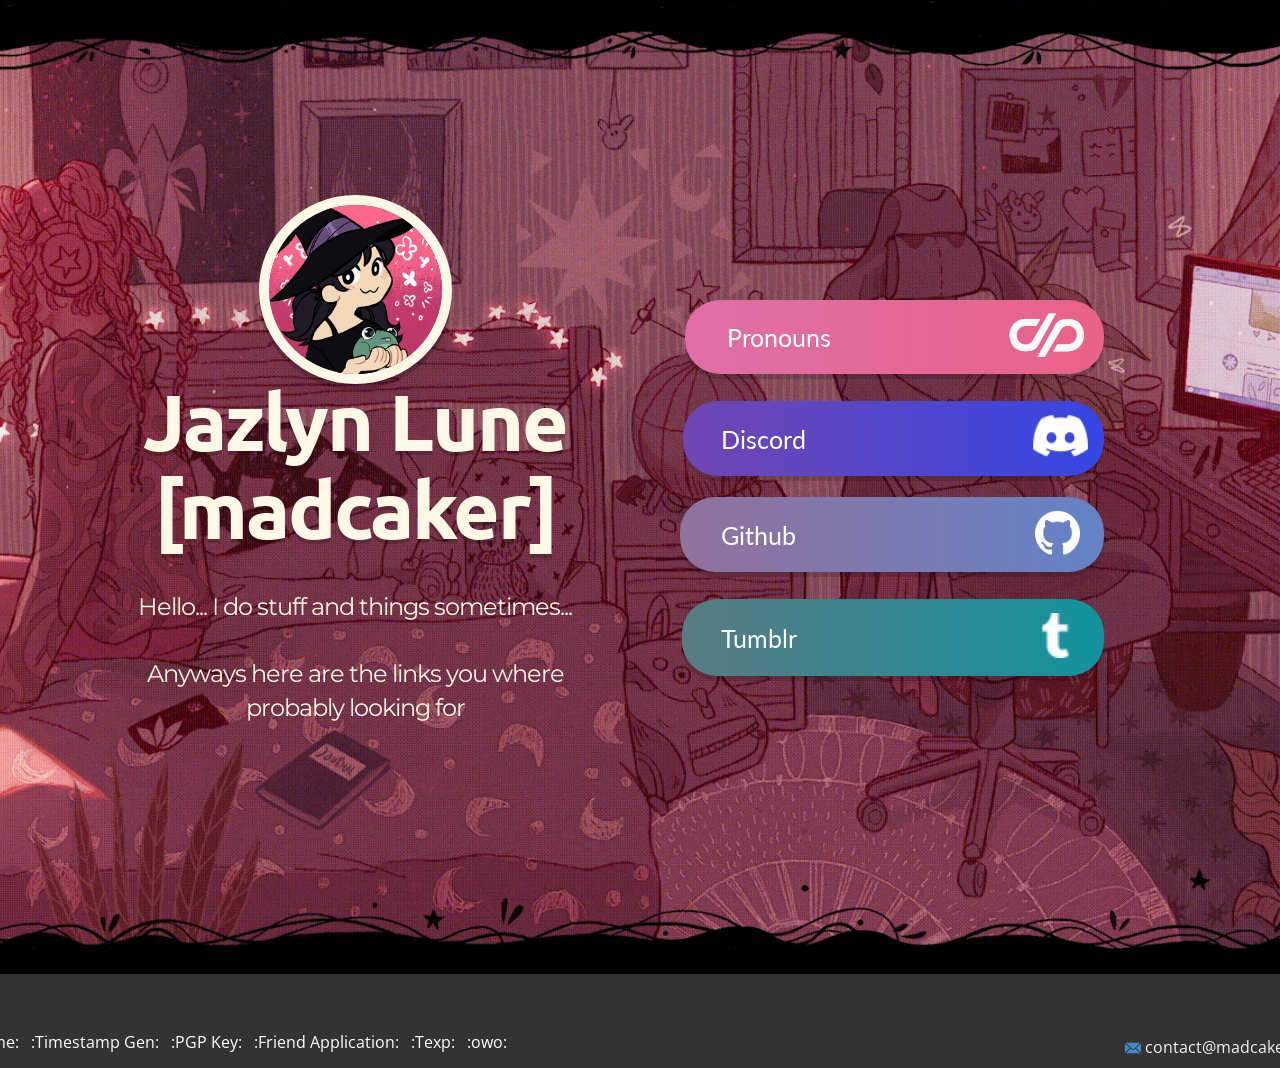
==== commit 923a5464: "added public pgp key" ====
--- a/index.html
+++ b/index.html
@@ -68,18 +68,23 @@
             </a>
           </div>
           <div class="u-custom-menu u-nav-container">
-            <ul class="u-nav u-unstyled"><li class="u-nav-item"><a class="u-button-style u-nav-link" href="Home.html" style="padding: 11px 6px;">Home</a>
-</li><li class="u-nav-item"><a class="u-button-style u-nav-link" href="https://www.madcaker.dev/texp" style="padding: 11px 6px;">Texp</a>
-</li><li class="u-nav-item"><a class="u-button-style u-nav-link" href="https://www.madcaker.com/owo" style="padding: 11px 6px;">owo?</a>
+            <ul class="u-nav u-unstyled"><li class="u-nav-item"><a class="u-button-style u-nav-link" href="https://www.madcaker.dev" style="padding: 11px 6px;">:Home:</a>
+</li><li class="u-nav-item"><a class="u-button-style u-nav-link" href="https://www.madcaker.dev/timestamp" style="padding: 11px 6px;">:Timestamp Gen:</a>              
+</li><li class="u-nav-item"><a class="u-button-style u-nav-link" href="https://www.madcaker.dev/pgp" style="padding: 11px 6px;">:PGP Key:</a>
+</li><li class="u-nav-item"><a class="u-button-style u-nav-link" href="https://www.madcaker.dev/friend-application" style="padding: 11px 6px;">:Friend Application:</a>
+</li><li class="u-nav-item"><a class="u-button-style u-nav-link" href="https://www.madcaker.dev/texp" style="padding: 11px 6px;">:Texp:</a>
+</li><li class="u-nav-item"><a class="u-button-style u-nav-link" href="https://www.madcaker.dev/owo" style="padding: 11px 6px;">:owo:</a>
 </li></ul>
           </div>
           <div class="u-custom-menu u-nav-container-collapse">
             <div class="u-black u-container-style u-inner-container-layout u-opacity u-opacity-95 u-sidenav">
               <div class="u-inner-container-layout u-sidenav-overflow">
                 <div class="u-menu-close"></div>
-                <ul class="u-align-center u-nav u-popupmenu-items u-unstyled u-nav-2"><li class="u-nav-item"><a class="u-button-style u-nav-link" href="Home.html">Home</a>
-</li><li class="u-nav-item"><a class="u-button-style u-nav-link" href="https://www.madcaker.dev/texp">Texp</a>
-</li><li class="u-nav-item"><a class="u-button-style u-nav-link" href="https://www.madcaker.com/owo">owo?</a>
+                <ul class="u-align-center u-nav u-popupmenu-items u-unstyled u-nav-2"><li class="u-nav-item"><a class="u-button-style u-nav-link" href="https://www.madcaker.dev">:Home:</a>
+</li><li class="u-nav-item"><a class="u-button-style u-nav-link" href="https://www.madcaker.dev/timestamp" style="padding: 11px 6px;">:Timestamps:</a>
+</li><li class="u-nav-item"><a class="u-button-style u-nav-link" href="https://www.madcaker.dev/pgp" style="padding: 11px 6px;">:PGP:</a>
+</li><li class="u-nav-item"><a class="u-button-style u-nav-link" href="https://www.madcaker.dev/texp">:Texp:</a> 
+</li><li class="u-nav-item"><a class="u-button-style u-nav-link" href="https://www.madcaker.dev/owo">:owo:</a>
 </li></ul>
               </div>
             </div>
